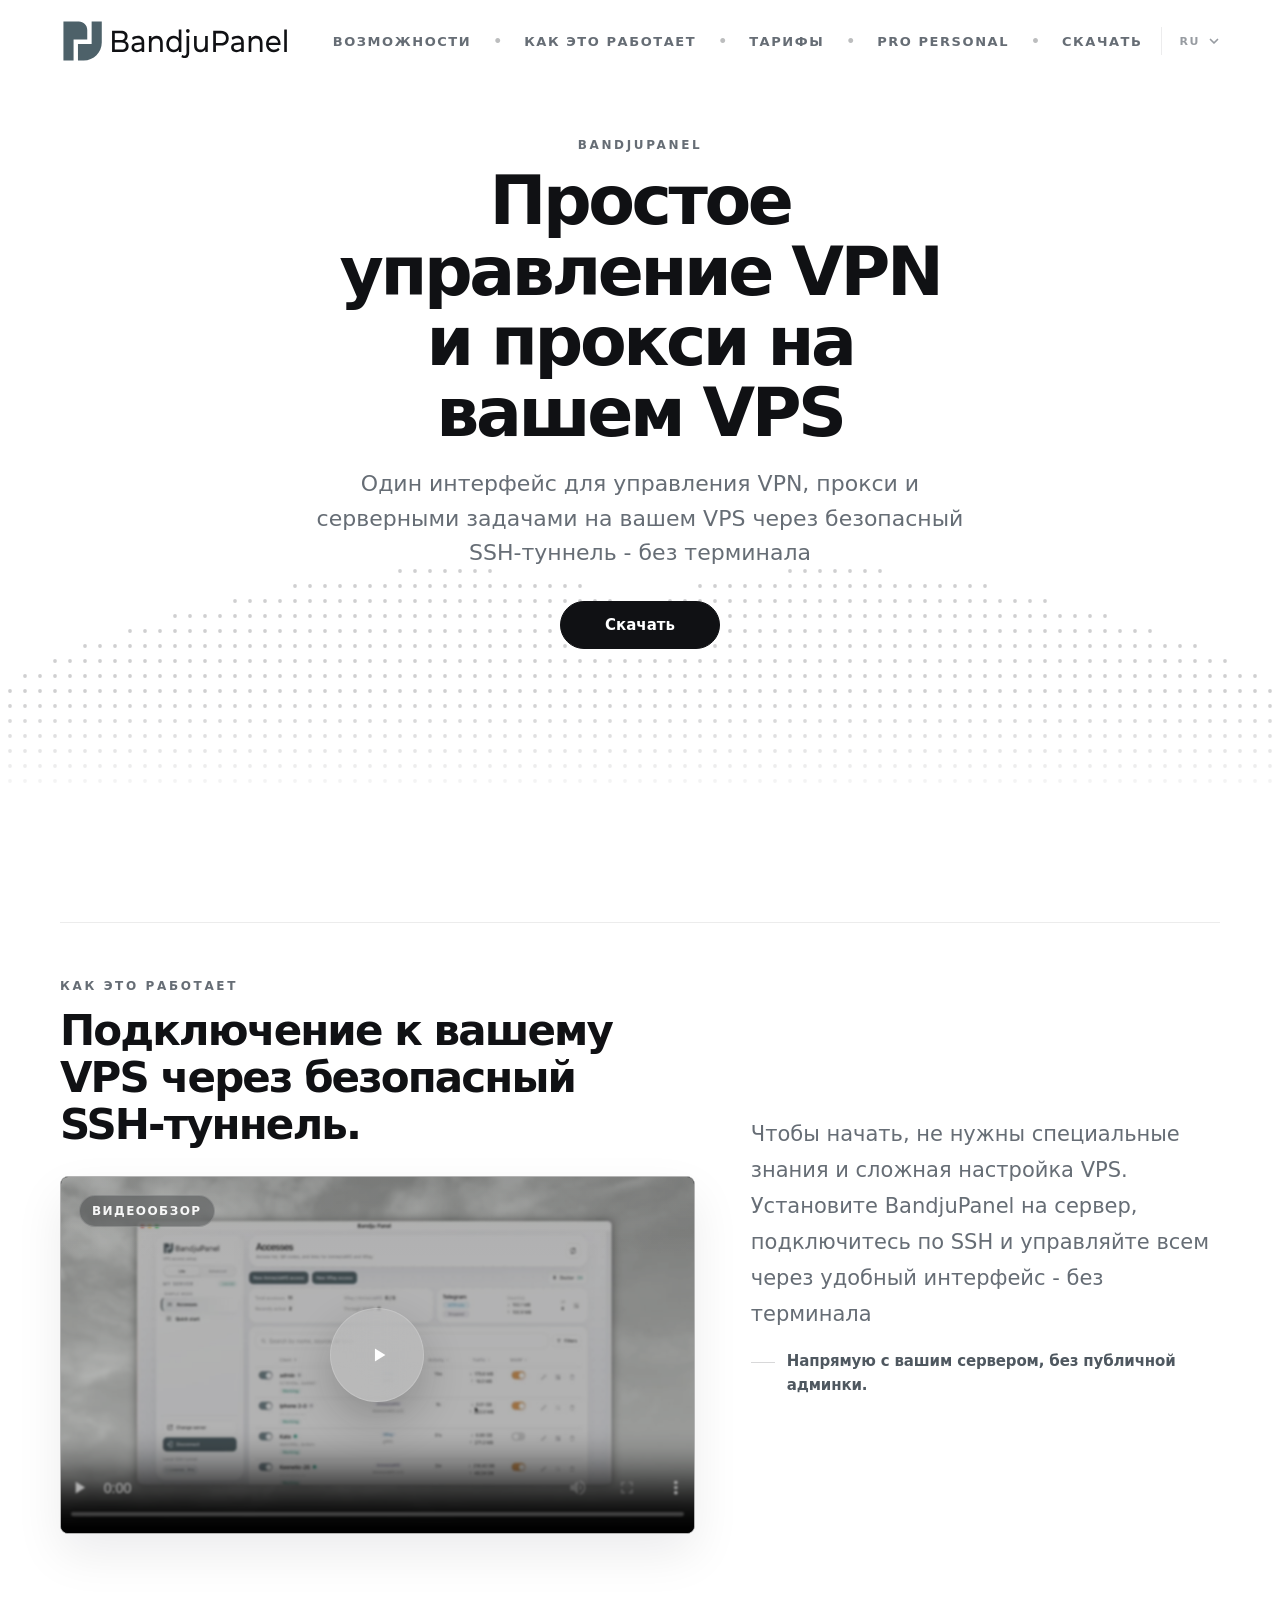
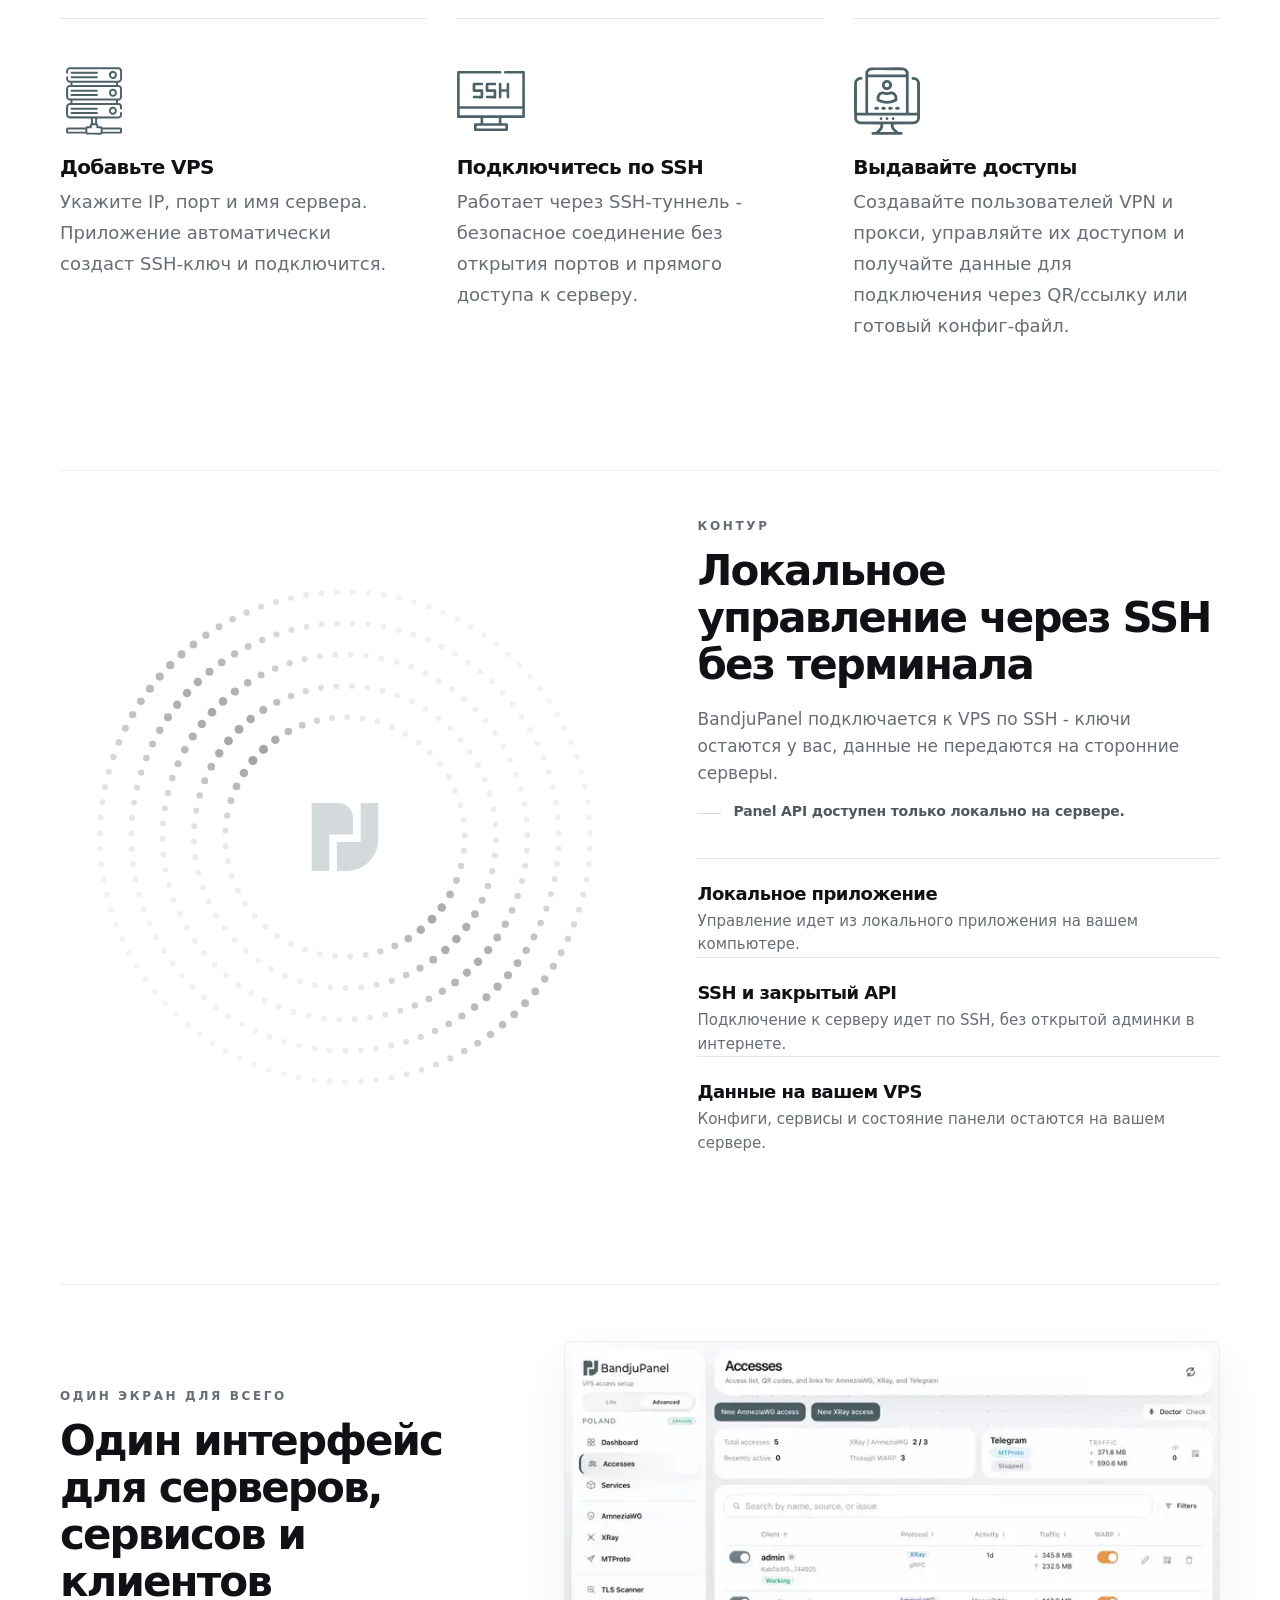
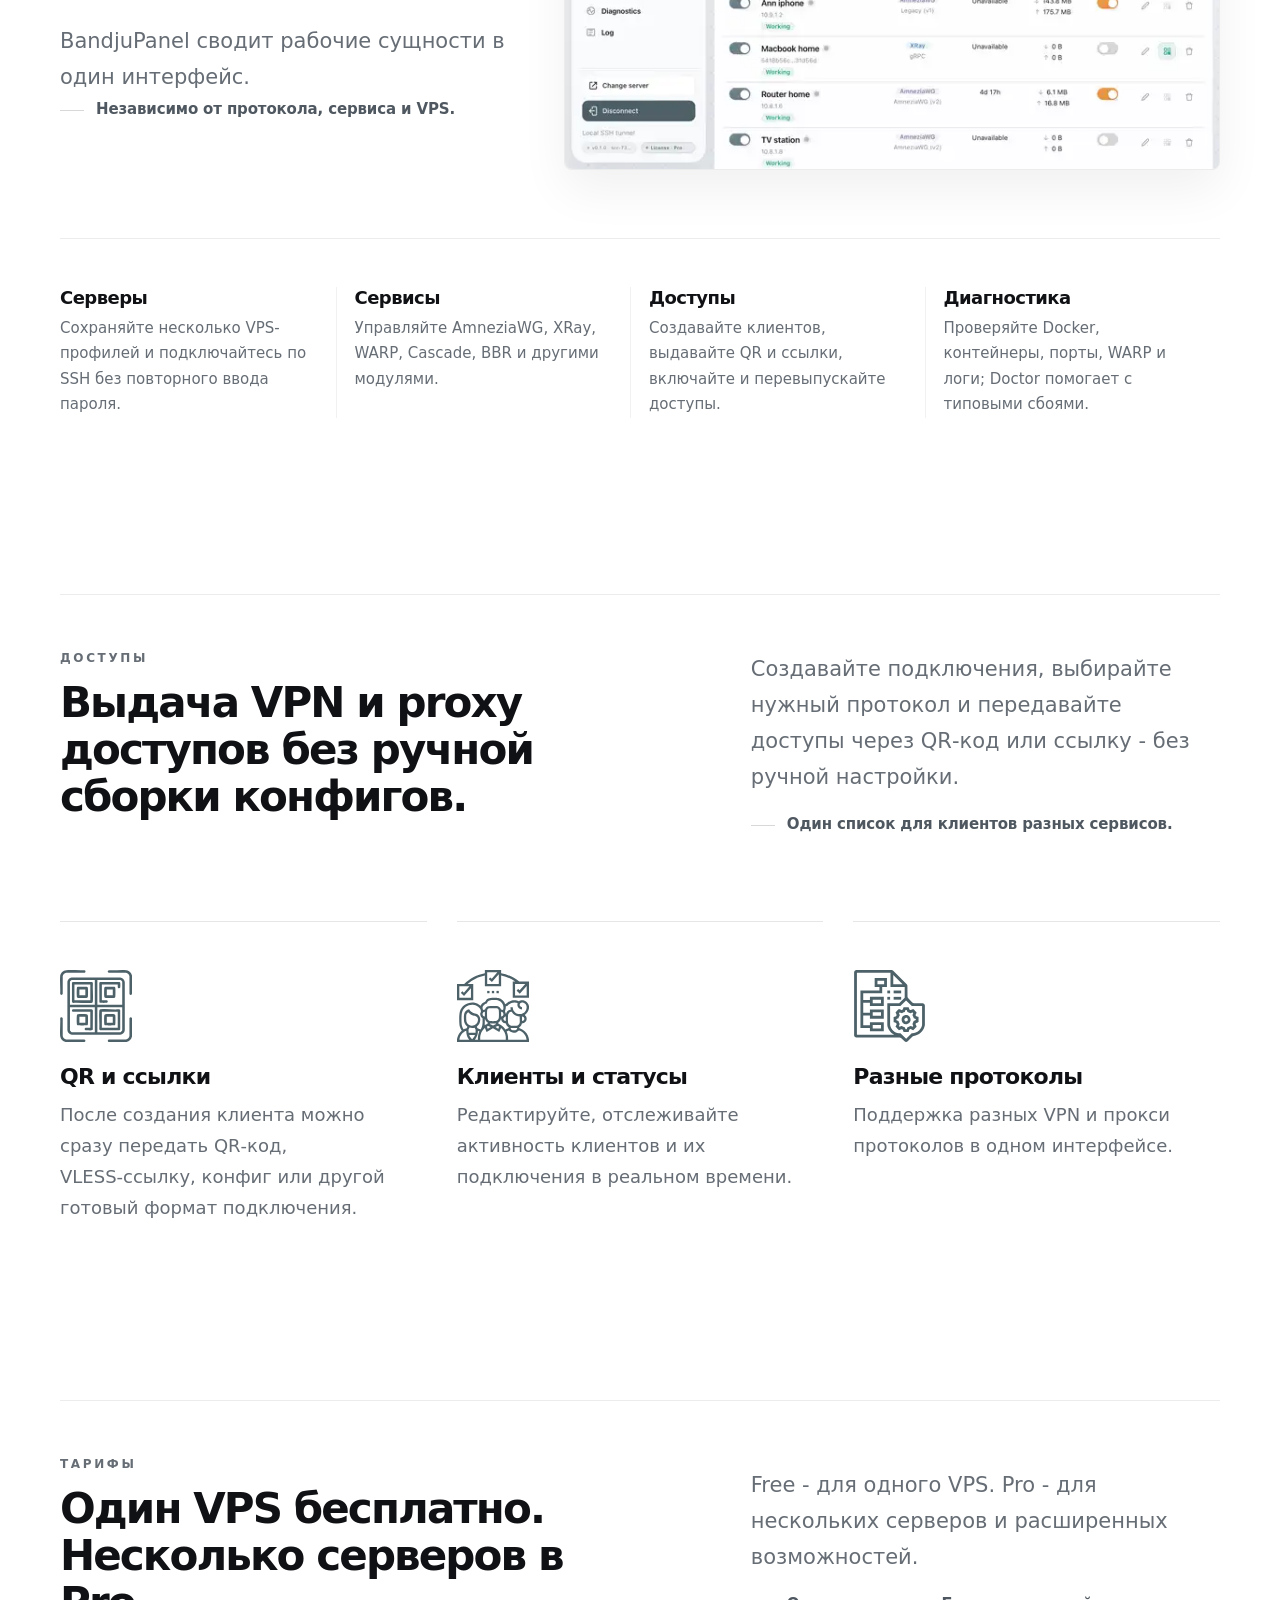
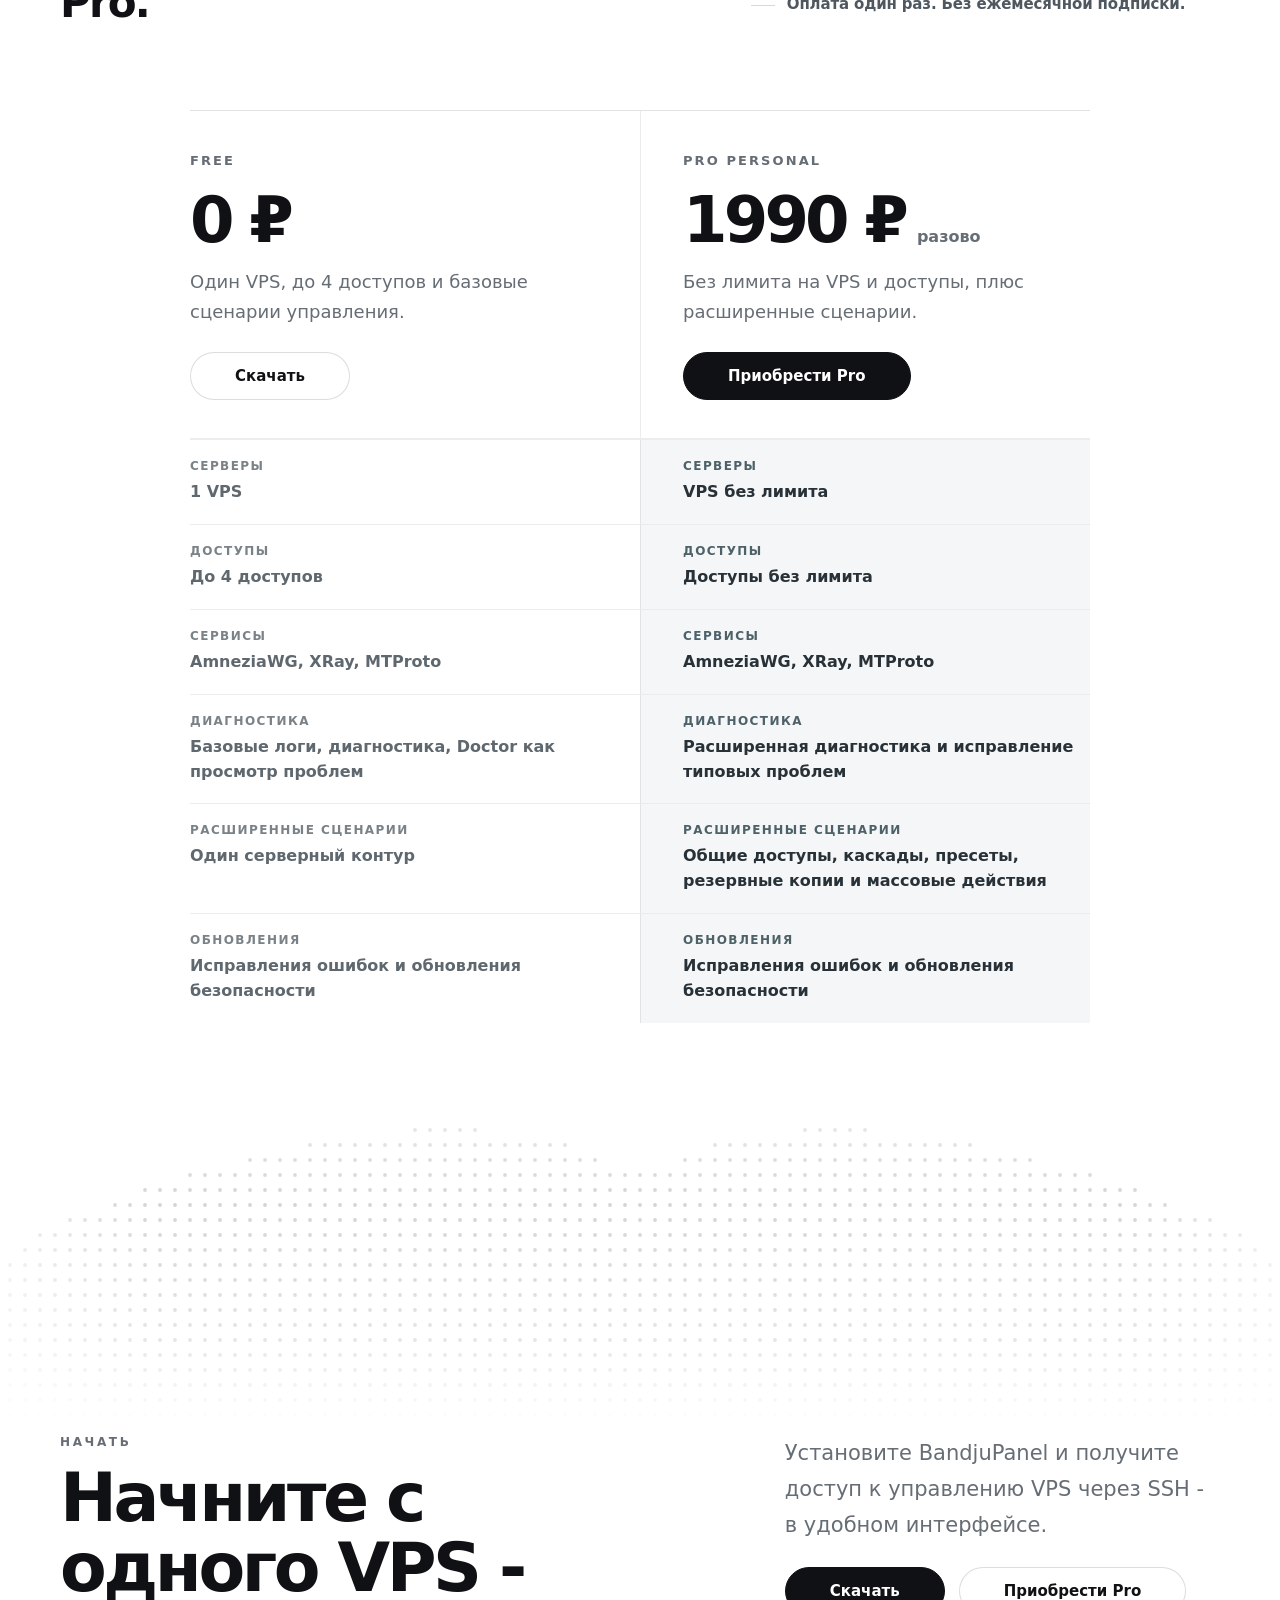
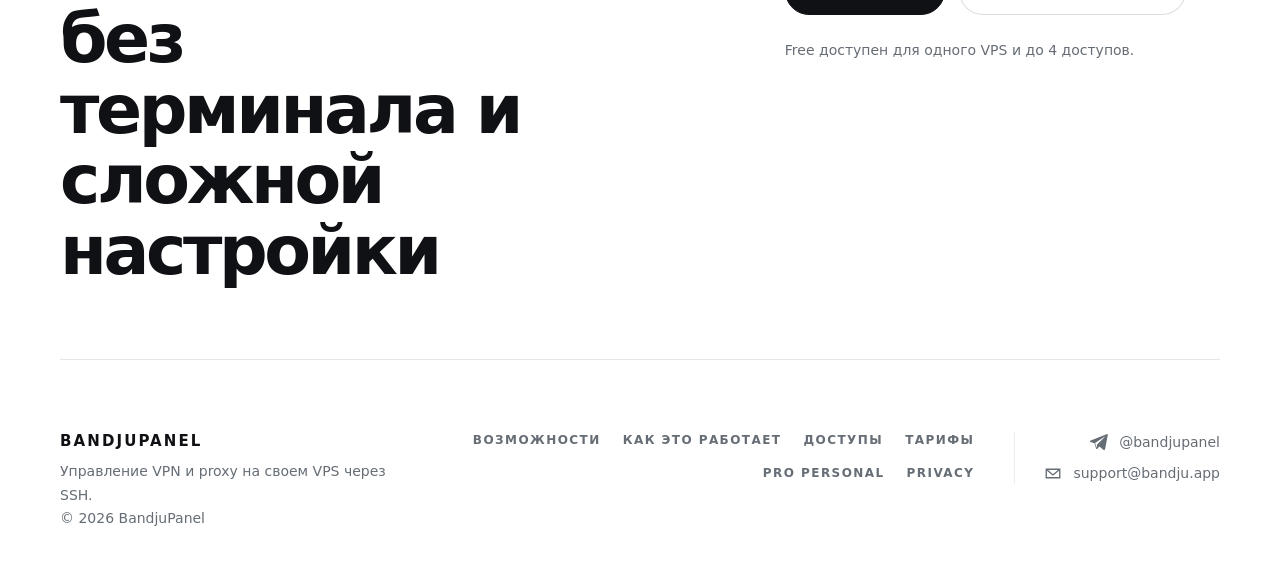
==== index.html @ 0615fad8 "Initial site" ====
<!doctype html>
<html lang="ru">
<head>
  <meta charset="utf-8">
  <meta name="viewport" content="width=device-width, initial-scale=1">
  <title>BandjuPanel — VPN и прокси на VPS без терминала</title>
  <meta name="description" content="BandjuPanel помогает управлять VPN, прокси и серверными задачами на вашем VPS через SSH — без терминала и публичной web-админки.">
  <meta name="theme-color" content="#ffffff">
  <link rel="canonical" href="https://bandju.app/">
  <link rel="alternate" hreflang="ru" href="https://bandju.app/">
  <link rel="alternate" hreflang="en" href="https://bandju.app/en/">
  <link rel="alternate" hreflang="x-default" href="https://bandju.app/">
  <link rel="icon" type="image/svg+xml" href="/assets/brand/fav-bandju.svg">
  <meta property="og:type" content="website">
  <meta property="og:site_name" content="BandjuPanel">
  <meta property="og:locale" content="ru_RU">
  <meta property="og:locale:alternate" content="en_US">
  <meta property="og:title" content="BandjuPanel — VPN и прокси на VPS без терминала">
  <meta property="og:description" content="Управляйте VPN, прокси и серверными задачами на вашем VPS через SSH — без терминала и публичной web-админки.">
  <meta property="og:url" content="https://bandju.app/">
  <meta property="og:image" content="https://bandju.app/assets/ogimage.jpg">
  <meta property="og:image:type" content="image/jpeg">
  <meta property="og:image:width" content="1200">
  <meta property="og:image:height" content="630">
  <meta property="og:image:alt" content="BandjuPanel">
  <meta name="twitter:card" content="summary_large_image">
  <meta name="twitter:title" content="BandjuPanel — VPN и прокси на VPS без терминала">
  <meta name="twitter:description" content="Управляйте VPN, прокси и серверными задачами на вашем VPS через SSH — без терминала.">
  <meta name="twitter:image" content="https://bandju.app/assets/ogimage.jpg">
  <meta name="twitter:image:alt" content="BandjuPanel">
  <style>
    :root {
      color-scheme: light;
      --bg: #ffffff;
      --ink: #101114;
      --muted: #666d75;
      --brand: #4d6169;
    }

    * {
      box-sizing: border-box;
    }

    html,
    body {
      min-height: 100%;
      margin: 0;
      background: var(--bg);
    }

    body {
      font-family: "Avenir Next", "Segoe UI", Inter, system-ui, -apple-system, BlinkMacSystemFont, sans-serif;
      color: var(--ink);
      -webkit-font-smoothing: antialiased;
      text-rendering: optimizeLegibility;
    }

    a {
      color: inherit;
      text-decoration: none;
    }

    .page {
      position: relative;
      min-height: 100vh;
      overflow: hidden;
      background: var(--bg);
    }

    .header {
      position: relative;
      z-index: 20;
      width: min(1160px, calc(100% - 40px));
      margin: 0 auto;
      padding: 18px 0 10px;
      border-bottom: 1px solid transparent;
      display: flex;
      align-items: center;
      justify-content: space-between;
      gap: 20px;
    }

    .header-shell {
      position: relative;
      z-index: 20;
      min-height: 0;
    }

    .header.is-stuck {
      position: fixed;
      top: 0;
      left: 50%;
      margin: 0;
      transform: translateX(-50%);
      background: var(--bg);
      border-bottom: 1px solid rgba(16, 17, 20, 0.06);
    }

    .header-actions {
      display: flex;
      align-items: center;
      gap: 18px;
      flex-wrap: wrap;
      justify-content: flex-end;
    }

    .brand {
      display: inline-flex;
      align-items: center;
    }

    .brand img {
      display: block;
      width: min(232px, 42vw);
      height: auto;
    }

    .menu {
      display: flex;
      align-items: center;
      gap: 22px;
      flex-wrap: wrap;
      justify-content: flex-end;
    }

    .menu-divider {
      color: rgba(16, 17, 20, 0.28);
      font-size: 14px;
      font-weight: 700;
      line-height: 1;
      user-select: none;
    }

    .menu-link {
      color: var(--muted);
      font-size: 13px;
      font-weight: 700;
      letter-spacing: 0.12em;
      text-transform: uppercase;
      transition: color 0.18s ease;
    }

    .menu-link:hover {
      color: var(--ink);
    }

    .menu-toggle {
      display: none;
      align-items: center;
      justify-content: center;
      flex-direction: column;
      gap: 5px;
      width: 42px;
      height: 42px;
      padding: 0;
      border: 1px solid rgba(16, 17, 20, 0.12);
      border-radius: 8px;
      background: var(--bg);
      color: var(--ink);
      cursor: pointer;
    }

    .menu-toggle span {
      display: block;
      width: 18px;
      height: 2px;
      border-radius: 999px;
      background: currentColor;
      transition: transform 0.18s ease, opacity 0.18s ease;
    }

    .header.is-menu-open .menu-toggle span:nth-child(1) {
      transform: translateY(7px) rotate(45deg);
    }

    .header.is-menu-open .menu-toggle span:nth-child(2) {
      opacity: 0;
    }

    .header.is-menu-open .menu-toggle span:nth-child(3) {
      transform: translateY(-7px) rotate(-45deg);
    }

    .lang-switch {
      position: relative;
      display: inline-flex;
      align-items: center;
      padding-left: 18px;
      border-left: 1px solid rgba(16, 17, 20, 0.08);
      flex: none;
    }

    .lang-trigger {
      display: inline-flex;
      align-items: center;
      justify-content: center;
      gap: 8px;
      min-height: 28px;
      padding: 0;
      border: 0;
      background: transparent;
      color: var(--muted);
      font: inherit;
      font-size: 11px;
      font-weight: 800;
      letter-spacing: 0.14em;
      text-transform: uppercase;
      line-height: 1;
      cursor: pointer;
      transition: color 0.18s ease, opacity 0.18s ease;
      opacity: 0.68;
    }

    .lang-trigger:hover {
      color: var(--ink);
      opacity: 0.92;
    }

    .lang-trigger.is-open {
      color: var(--ink);
      opacity: 1;
    }

    .lang-trigger-icon {
      display: inline-flex;
      align-items: center;
      justify-content: center;
      width: 12px;
      height: 12px;
      color: currentColor;
    }

    .lang-trigger-icon svg {
      width: 100%;
      height: 100%;
      display: block;
      stroke: currentColor;
      stroke-width: 1.7;
      stroke-linecap: round;
      stroke-linejoin: round;
    }

    .lang-menu {
      position: absolute;
      top: calc(100% + 10px);
      right: 0;
      min-width: 132px;
      padding: 6px;
      border: 1px solid rgba(16, 17, 20, 0.08);
      border-radius: 16px;
      background: rgba(255, 255, 255, 0.96);
      box-shadow: 0 12px 28px rgba(16, 17, 20, 0.08);
      backdrop-filter: blur(14px);
      opacity: 0;
      pointer-events: none;
      transform: translateY(-4px);
      transition: opacity 0.18s ease, transform 0.18s ease;
    }

    .lang-menu.is-open {
      opacity: 1;
      pointer-events: auto;
      transform: translateY(0);
    }

    .lang-option {
      display: flex;
      align-items: center;
      justify-content: space-between;
      width: 100%;
      min-height: 36px;
      padding: 0 12px;
      border: 0;
      border-radius: 12px;
      background: transparent;
      color: var(--muted);
      font: inherit;
      font-size: 12px;
      font-weight: 700;
      letter-spacing: 0.08em;
      text-transform: uppercase;
      cursor: pointer;
      transition: background 0.18s ease, color 0.18s ease;
    }

    .lang-option:hover {
      background: rgba(16, 17, 20, 0.05);
      color: var(--ink);
    }

    .lang-option.is-active {
      color: var(--ink);
    }

    .lang-option-check {
      opacity: 0;
      transition: opacity 0.18s ease;
    }

    .lang-option.is-active .lang-option-check {
      opacity: 1;
    }

    .hero {
      position: relative;
      z-index: 2;
      width: min(760px, calc(100% - 40px));
      min-height: clamp(560px, 72vh, 680px);
      margin: 0 auto;
      display: grid;
      grid-template-columns: minmax(0, 1fr);
      place-items: center;
      padding: clamp(44px, 7vh, 72px) 0 clamp(220px, 25vh, 280px);
      text-align: center;
    }

    .hero-copy {
      width: 100%;
      min-width: 0;
      max-width: 660px;
    }

    .eyebrow,
    h1,
    p {
      margin-top: 0;
    }

    .eyebrow {
      margin-bottom: 14px;
      color: var(--muted);
      font-size: 12px;
      font-weight: 800;
      letter-spacing: 0.22em;
      text-transform: uppercase;
    }

    h1 {
      margin-bottom: 18px;
      font-size: clamp(40px, 6vw, 68px);
      font-weight: 700;
      line-height: 1.04;
      letter-spacing: -0.05em;
      overflow-wrap: anywhere;
    }

    .lead {
      max-width: 44rem;
      margin: 0 auto 30px;
      color: var(--muted);
      font-size: clamp(18px, 2vw, 22px);
      line-height: 1.58;
      overflow-wrap: anywhere;
    }

    .button {
      display: inline-flex;
      align-items: center;
      justify-content: center;
      min-height: 48px;
      padding: 0 44px;
      border: 1px solid var(--ink);
      border-radius: 999px;
      background: var(--ink);
      color: #ffffff;
      font-size: 15px;
      font-weight: 700;
      transition: transform 0.18s ease, background 0.18s ease, border-color 0.18s ease;
    }

    .button:hover {
      transform: translateY(-1px);
      background: #1b1d21;
      border-color: #1b1d21;
    }

    .hero .button {
      position: relative;
      z-index: 1;
    }

    .section {
      position: relative;
      z-index: 1;
      width: min(1160px, calc(100% - 40px));
      margin: 0 auto;
      padding: 48px 0 128px;
      scroll-margin-top: 112px;
    }

    .section-anchor {
      position: relative;
      top: -24px;
      height: 0;
    }

    .section-copy {
      display: grid;
      grid-template-columns: minmax(0, 1.15fr) minmax(280px, 0.85fr);
      gap: 28px 56px;
      margin-bottom: 84px;
      padding-top: 56px;
      border-top: 1px solid rgba(16, 17, 20, 0.08);
    }

    .section-kicker,
    .step-title,
    .flow-note {
      margin-top: 0;
    }

    .section-kicker {
      margin-bottom: 14px;
      color: var(--muted);
      font-size: 12px;
      font-weight: 800;
      letter-spacing: 0.22em;
      text-transform: uppercase;
    }

    .section-title {
      max-width: 20ch;
      margin: 0;
      font-size: clamp(28px, 3.8vw, 42px);
      font-weight: 700;
      line-height: 1.12;
      letter-spacing: -0.045em;
    }

    .section-lead {
      max-width: 34rem;
      margin: 0;
      color: var(--muted);
      font-size: clamp(18px, 1.8vw, 21px);
      line-height: 1.72;
    }

    .flow-grid {
      display: grid;
      grid-template-columns: repeat(3, minmax(0, 1fr));
      gap: 30px;
    }

    .flow-card {
      position: relative;
      padding: 48px 22px 0 0;
      border-top: 1px solid rgba(16, 17, 20, 0.1);
    }

    .step-icon {
      width: 68px;
      height: 68px;
      margin-bottom: 20px;
    }

    .step-title {
      margin-bottom: 8px;
      font-size: 20px;
      font-weight: 700;
      letter-spacing: -0.03em;
    }
    

    .step-copy {
      margin: 0;
      color: var(--muted);
      font-size: 18px;
      line-height: 1.72;
    }

    .section-side { 
      display: flex;
      gap: 18px;
      justify-items: start;
      flex-direction: column;
      justify-content: center;
    }

    .flow-note {
      display: inline-flex;
      align-items: flex-start;
      gap: 12px;
      margin: 0;
      color: #4f5860;
      font-size: 15px;
      font-weight: 600;
      line-height: 1.58;
      letter-spacing: -0.01em;
    }

    .flow-note::before {
      content: "";
      flex: none;
      width: 24px;
      height: 1px;
      margin-top: 12px;
      background: rgba(16, 17, 20, 0.16);
    }

    .how-media {
      position: relative;
      width: min(100%, 700px);
      margin-top: 28px;
      border: 1px solid rgb(180 180 180);
      border-radius: 8px;
      overflow: hidden;
      background: #0c0f13;
      box-shadow: 0 20px 48px rgba(16, 17, 20, 0.08);
    }

    .how-video {
      display: block;
      width: 100%;
      aspect-ratio: 16 / 9;
      object-fit: cover;
      background: #0c0f13;
      transition: filter 0.22s ease, transform 0.22s ease;
    }

    .how-media:not(.is-playing) .how-video {
      filter: blur(1.2px) brightness(0.7) saturate(0.82);
      transform: scale(1.02);
    }

    .how-video-overlay {
      position: absolute;
      inset: 0;
      display: grid;
      place-items: center;
      padding: 20px;
      border: 0;
      background: linear-gradient(180deg, rgb(64 69 76 / 4%) 0%, rgb(255 255 255 / 0%) 24%, rgb(56 63 74 / 0%) 100%);
      cursor: pointer;
      transition: background 0.18s ease;
    }

    .how-video-overlay:hover {
      background: linear-gradient(180deg, rgb(64 69 76 / 8%) 0%, rgb(255 255 255 / 0%) 24%, rgb(56 63 74 / 0%) 100%);
    }

    .how-video-overlay[hidden] {
      display: none;
    }

    .how-video-badge {
      position: absolute;
      top: 18px;
      left: 18px;
      z-index: 1;
      min-height: 30px;
      padding: 0 12px;
      border: 1px solid rgba(255, 255, 255, 0.18);
      border-radius: 999px;
      background: rgba(16, 17, 20, 0.3);
      backdrop-filter: blur(12px);
      color: rgba(255, 255, 255, 0.94);
      font-size: 12px;
      font-weight: 700;
      letter-spacing: 0.12em;
      line-height: 30px;
      text-transform: uppercase;
    }

    .how-video-play {
      display: inline-flex;
      align-items: center;
      justify-content: center;
      width: 94px;
      height: 94px;
      border-radius: 999px;
      border: 1px solid rgba(255, 255, 255, 0.16);
      background: rgba(255, 255, 255, 0.1);
      backdrop-filter: blur(18px);
      color: #ffffff;
      box-shadow: 0 18px 42px rgba(16, 17, 20, 0.22);
      transition: transform 0.18s ease, background 0.18s ease;
    }

    .how-video-overlay:hover .how-video-play {
      transform: scale(1.04);
      background: rgba(255, 255, 255, 0.14);
    }

    .how-video-play svg {
      display: block;
      width: 28px;
      height: 28px;
      margin-left: 4px;
      fill: currentColor;
    }

    .feature-section {
      padding-top: 0;
    }

    .control-section {
      padding-top: 0;
    }

    .control-layout {
      display: grid;
      grid-template-columns: minmax(320px, 0.9fr) minmax(0, 0.82fr);
      grid-template-areas: "visual content";
      gap: 28px 64px;
      align-items: center;
      padding-top: 48px;
      border-top: 1px solid rgba(16, 17, 20, 0.08);
    }

    .control-content {
      grid-area: content;
    }

    .control-content .section-title {
      margin-bottom: 18px;
    }

    .control-content .section-side {
      max-width: none;
      gap: 14px;
      margin-bottom: 36px;
    }

    .control-content .section-lead {
      font-size: 17px;
      line-height: 1.58;
    }

    .control-content .flow-note {
      font-size: 14px;
      line-height: 1.5;
    }

    .control-visual-wrap {
      grid-area: visual;
      display: grid;
      align-items: center;
      min-height: 560px;
    }

    .control-pattern {
      position: relative;
      width: min(100%, 570px);
      aspect-ratio: 1;
      margin-right: auto;
      pointer-events: none;
    }

    .control-pattern::after {
      content: "";
      position: absolute;
      inset: 0;
      background: radial-gradient(circle at center, rgba(255, 255, 255, 0) 52%, rgba(255, 255, 255, 0.28) 76%, rgba(255, 255, 255, 0.9) 100%);
      pointer-events: none;
    }

    .control-mark {
      position: absolute;
      top: 50%;
      left: 50%;
      width: 78px;
      height: 78px;
      color: rgba(77, 97, 105, 0.24);
      transform: translate(-50%, -50%);
      z-index: 1;
    }

    .control-list {
      display: grid;
      gap: 0;
    }

    .control-item {
      padding: 24px 12px 0 0;
      border-top: 1px solid rgba(16, 17, 20, 0.1);
    }

    .control-title {
      margin: 0 0 6px;
      font-size: 18px;
      font-weight: 700;
      letter-spacing: -0.03em;
    }

    .control-copy {
      margin: 0;
      color: var(--muted);
      font-size: 15px;
      line-height: 1.58;
    }

    .feature-copy {
      grid-template-columns: minmax(0, 0.82fr) minmax(340px, 1.18fr);
      gap: 24px 48px;
      align-items: center;
      margin-bottom: 68px;
    }

    .feature-copy .section-title {
      margin-bottom: 18px;
    }

    .feature-copy .section-side {
      max-width: none;
    }

    .feature-visual {
      position: relative;
      min-height: 356px;
      display: grid;
      align-items: center;
    }

    .feature-window {
      position: relative;
      width: min(100%, 700px);
      margin-left: auto;
      overflow: hidden;
      border: 1px solid rgba(16, 17, 20, 0.08);
      border-radius: 8px;
      background: #ffffff;
      box-shadow: 0 20px 48px rgba(16, 17, 20, 0.06);
    }

    .feature-screenshot {
      display: block;
      width: 100%;
      height: auto;
    }

    .feature-summary-grid {
      display: grid;
      grid-template-columns: repeat(4, minmax(0, 1fr));
      gap: 18px;
      padding-top: 48px;
      border-top: 1px solid rgba(16, 17, 20, 0.08);
    }

    .feature-summary-item {
      padding-right: 16px;
    }

    .feature-summary-item:not(:last-child) {
      border-right: 1px solid rgba(16, 17, 20, 0.06);
    }

    .feature-summary-title {
      margin: 0 0 8px;
      font-size: 18px;
      font-weight: 700;
      letter-spacing: -0.03em;
    }

    .feature-summary-copy {
      margin: 0;
      color: var(--muted);
      font-size: 15px;
      line-height: 1.7;
    }

    .access-grid {
      display: grid;
      grid-template-columns: repeat(3, minmax(0, 1fr));
      gap: 30px;
    }

    .access-item {
      padding: 48px 22px 0 0;
      border-top: 1px solid rgba(16, 17, 20, 0.1);
    }

    .access-icon {
      width: 72px;
      height: 72px;
      margin-bottom: 22px;
    }

    .step-icon,
    .access-icon {
      display: block;
      flex: none;
      color: var(--brand);
      background: currentColor;
      -webkit-mask: var(--icon) center / contain no-repeat;
      mask: var(--icon) center / contain no-repeat;
    }

    .icon-vps {
      --icon: url("/assets/icons/icon-vps.svg");
    }

    .icon-ssh {
      --icon: url("/assets/icons/icons-ssh.svg");
    }

    .icon-access {
      --icon: url("/assets/icons/icons-access.svg");
    }

    .icon-qr-link {
      --icon: url("/assets/icons/icons-qr-link.svg");
    }

    .icon-clients-status {
      --icon: url("/assets/icons/icons-clients-status.svg");
    }

    .icon-protocols {
      --icon: url("/assets/icons/icons-protocols.svg");
    }

    .access-title {
      margin: 0 0 10px;
      font-size: 22px;
      font-weight: 700;
      line-height: 1.2;
      letter-spacing: -0.035em;
    }

    .access-copy {
      margin: 0;
      color: var(--muted);
      font-size: 18px;
      line-height: 1.72;
    }

    .pricing-panel {
      max-width: 900px;
      margin: 0 auto;
      border-top: 1px solid rgba(16, 17, 20, 0.12);
    }

    .pricing-section {
      padding-bottom: 80px;
    }

    .pricing-plans {
      display: grid;
      grid-template-columns: repeat(2, minmax(0, 1fr));
      border-bottom: 1px solid rgba(16, 17, 20, 0.08);
    }

    .pricing-plan {
      min-width: 0;
      padding: 42px 42px 38px 0;
    }

    .pricing-plan + .pricing-plan {
      padding-right: 0;
      padding-left: 42px;
      border-left: 1px solid rgba(16, 17, 20, 0.08);
    }

    .plan-name,
    .plan-price-line,
    .plan-summary {
      margin-top: 0;
    }

    .plan-name {
      margin-bottom: 22px;
      color: var(--muted);
      font-size: 13px;
      font-weight: 800;
      letter-spacing: 0.16em;
      text-transform: uppercase;
    }

    .plan-price-line {
      display: flex;
      align-items: baseline;
      gap: 12px;
      margin-bottom: 16px;
    }

    .plan-price {
      color: var(--ink);
      font-size: clamp(44px, 5vw, 64px);
      font-weight: 700;
      line-height: 0.95;
      letter-spacing: -0.06em;
    }

    .plan-period {
      color: var(--muted);
      font-size: 16px;
      font-weight: 700;
      line-height: 1.2;
    }

    .plan-summary {
      max-width: 28rem;
      margin-bottom: 26px;
      color: var(--muted);
      font-size: 18px;
      line-height: 1.65;
    }

    .pricing-button {
      min-width: 160px;
    }

    .button-subtle {
      border-color: rgba(16, 17, 20, 0.14);
      background: #ffffff;
      color: var(--ink);
    }

    .button-subtle:hover {
      border-color: rgba(16, 17, 20, 0.3);
      background: rgba(16, 17, 20, 0.03);
    }

    .pricing-compare {
      display: grid;
      padding-bottom: 10px;
    }

    .compare-row {
      display: grid;
      grid-template-columns: repeat(2, minmax(0, 1fr));
      gap: 0;
      padding: 0;
      border-top: 1px solid rgba(16, 17, 20, 0.08);
    }

    .compare-value {
      min-width: 0;
    }

    .compare-value {
      padding: 19px 42px 19px 0;
      font-size: 16px;
      line-height: 1.55;
    }

    .compare-value + .compare-value {
      padding-right: 10px;
      padding-left: 42px;
      border-left: 1px solid rgba(16, 17, 20, 0.08);
    }

    .compare-label {
      display: block;
      margin-bottom: 6px;
      color: #7a8288;
      font-size: 12px;
      font-weight: 800;
      letter-spacing: 0.12em;
      line-height: 1.25;
      text-transform: uppercase;
    }

    .compare-value {
      color: #5f686f;
      font-weight: 600;
    }

    .compare-value.is-pro {
      background: rgba(77, 97, 105, 0.055);
      color: #273137;
      font-weight: 700;
    }

    .compare-value.is-pro .compare-label {
      color: var(--brand);
    }

    .compare-value::before {
      display: none;
    }

    .pricing-pattern {
      position: relative;
      left: 50%;
      width: min(1440px, 120vw);
      height: 340px;
      margin: 52px 0 -72px;
      overflow: hidden;
      pointer-events: none;
      transform: translateX(-50%);
    }

    .pricing-pattern::after {
      content: "";
      position: absolute;
      inset: 0;
      z-index: 2;
      background:
        linear-gradient(180deg, #ffffff 0%, rgba(255, 255, 255, 0.48) 10%, rgba(255, 255, 255, 0) 34%, rgba(255, 255, 255, 0.38) 74%, #ffffff 100%),
        linear-gradient(90deg, #ffffff 0%, rgba(255, 255, 255, 0) 16%, rgba(255, 255, 255, 0) 84%, #ffffff 100%);
    }

    .pricing-pattern-shape {
      position: absolute;
      bottom: -34px;
      background-image: radial-gradient(circle, rgba(16, 17, 20, 0.76) 0 1.8px, transparent 2px);
      background-size: 15px 15px;
    }

    .pricing-pattern.is-interactive .pricing-pattern-shape {
      opacity: 0;
    }

    .pricing-pattern-left,
    .pricing-pattern-right {
      width: min(54vw, 820px);
      height: 340px;
      opacity: 0.24;
    }

    .pricing-pattern-left {
      left: -2%;
      clip-path: polygon(0 100%, 0 72%, 10% 56%, 22% 40%, 38% 26%, 56% 16%, 72% 12%, 88% 18%, 100% 30%, 100% 100%);
    }

    .pricing-pattern-right {
      right: -2%;
      transform: scaleX(-1);
      clip-path: polygon(0 100%, 0 72%, 10% 56%, 22% 40%, 38% 26%, 56% 16%, 72% 12%, 88% 18%, 100% 30%, 100% 100%);
    }

    .pricing-pattern-center {
      left: 50%;
      width: min(30vw, 420px);
      height: 158px;
      opacity: 0.18;
      transform: translateX(-50%);
      clip-path: polygon(0 100%, 0 66%, 18% 50%, 38% 38%, 62% 38%, 82% 50%, 100% 66%, 100% 100%);
    }

    .final-section {
      margin-top: -70px;
      padding-top: 0;
      padding-bottom: 72px;
    }

    .final-cta {
      display: grid;
      grid-template-columns: minmax(0, 0.9fr) minmax(280px, 0.6fr);
      gap: 32px 72px;
      padding: 72px 0;
      border-bottom: 1px solid rgba(16, 17, 20, 0.1);
    }

    .final-title {
      max-width: 11ch;
      margin: 0;
      font-size: clamp(40px, 5.8vw, 68px);
      font-weight: 700;
      line-height: 1.04;
      letter-spacing: -0.05em;
    }

    .final-side {
      display: grid;
      align-content: start;
      gap: 24px;
    }

    .final-lead {
      max-width: 34rem;
      margin: 0;
      color: var(--muted);
      font-size: clamp(18px, 1.8vw, 21px);
      line-height: 1.72;
    }

    .final-actions {
      display: flex;
      align-items: center;
      gap: 14px;
      flex-wrap: wrap;
    }

    .final-note {
      margin: 0;
      color: var(--muted);
      font-size: 14px;
      line-height: 1.7;
    }

    .site-footer {
      position: relative;
      z-index: 1;
      width: min(1160px, calc(100% - 40px));
      margin: 0 auto;
      padding: 0 0 44px;
      display: grid;
      grid-template-columns: minmax(0, 1fr) auto auto;
      gap: 24px 40px;
      align-items: start;
    }

    .footer-brand {
      margin: 0 0 10px;
      color: var(--ink);
      font-size: 15px;
      font-weight: 800;
      letter-spacing: 0.14em;
      text-transform: uppercase;
    }

    .footer-copy,
    .footer-meta {
      margin: 0;
      color: var(--muted);
      font-size: 14px;
      line-height: 1.7;
    }

    .footer-links {
      display: flex;
      justify-content: flex-end;
      gap: 16px 22px;
      flex-wrap: wrap;
      max-width: 520px;
    }

    .footer-link {
      color: var(--muted);
      font-size: 12px;
      font-weight: 800;
      letter-spacing: 0.12em;
      line-height: 1.4;
      text-transform: uppercase;
      transition: color 0.18s ease;
    }

    .footer-link:hover {
      color: var(--ink);
    }

    .footer-contact {
      display: flex;
      flex-direction: column;
      align-items: flex-end;
      justify-content: flex-start;
      gap: 10px;
      padding-left: 28px;
      border-left: 1px solid rgba(16, 17, 20, 0.08);
    }

    .footer-contact-link {
      display: inline-flex;
      align-items: center;
      gap: 10px;
      color: var(--muted);
      font-size: 14px;
      line-height: 1.5;
      white-space: nowrap;
      transition: color 0.18s ease;
    }

    .footer-contact-link:hover {
      color: var(--ink);
    }

    .footer-icon-link {
      display: inline-flex;
      align-items: center;
      justify-content: center;
      width: 20px;
      height: 20px;
      color: currentColor;
      flex: none;
      transition: transform 0.18s ease;
    }

    .footer-contact-link:hover .footer-icon-link {
      transform: translateY(-1px);
    }

    .footer-icon-link svg {
      display: block;
      width: 18px;
      height: 17px;
    }

    .pattern {
      position: absolute;
      left: 50%;
      bottom: 28px;
      width: min(1440px, 120vw);
      height: 320px;
      transform: translateX(-50%);
      overflow: hidden;
      pointer-events: none;
    }

    .pattern::after {
      content: "";
      position: absolute;
      inset: 172px 0 0;
      background: linear-gradient(180deg, rgba(255, 255, 255, 0) 0%, rgba(255, 255, 255, 0.84) 62%, rgba(255, 255, 255, 1) 62%, rgba(255, 255, 255, 1) 100%);
      pointer-events: none;
    }

    .pattern-shape {
      position: absolute;
      bottom: -24px;
      background-image: radial-gradient(circle, rgba(16, 17, 20, 0.96) 0 1.9px, transparent 2.1px);
      background-size: 15px 15px;
    }

    .pattern-canvas {
      position: absolute;
      inset: 0;
      pointer-events: none;
      width: 100%;
      height: 100%;
    }

    .page.pattern-interactive .pattern-shape {
      opacity: 0;
    }

    .pattern-left,
    .pattern-right {
      width: min(54vw, 820px);
      height: 320px;
      opacity: 0.28;
    }

    .pattern-left {
      left: -2%;
      clip-path: polygon(0 100%, 0 72%, 10% 56%, 22% 40%, 38% 26%, 56% 16%, 72% 12%, 88% 18%, 100% 30%, 100% 100%);
    }

    .pattern-right {
      right: -2%;
      transform: scaleX(-1);
      clip-path: polygon(0 100%, 0 72%, 10% 56%, 22% 40%, 38% 26%, 56% 16%, 72% 12%, 88% 18%, 100% 30%, 100% 100%);
    }

    .pattern-center {
      left: 50%;
      width: min(30vw, 420px);
      height: 148px;
      transform: translateX(-50%);
      clip-path: polygon(0 100%, 0 66%, 18% 50%, 38% 38%, 62% 38%, 82% 50%, 100% 66%, 100% 100%);
      opacity: 0.22;
    }

    @media (max-width: 760px) {
      .header {
        width: min(100% - 24px, 1160px);
        align-items: center;
        flex-direction: row;
      }

      .header.is-stuck {
        top: 0;
        left: 0;
        width: 100%;
        transform: none;
        padding-right: 12px;
        padding-left: 12px;
      }

      .menu {
        position: fixed;
        top: 70px;
        right: 0;
        left: 0;
        z-index: 40;
        display: grid;
        gap: 0;
        justify-content: stretch;
        justify-items: stretch;
        width: 100vw;
        padding: 8px 32px;
        border-top: 1px solid rgba(16, 17, 20, 0.08);
        border-bottom: 1px solid rgba(16, 17, 20, 0.08);
        background: #ffffff;
        box-shadow: 0 18px 44px rgba(16, 17, 20, 0.08);
        opacity: 0;
        pointer-events: none;
        transform: translateY(-8px);
        transition: opacity 0.18s ease, transform 0.18s ease, visibility 0.18s ease;
        visibility: hidden;
      }

      .header.is-menu-open .menu {
        opacity: 1;
        pointer-events: auto;
        transform: translateY(0);
        visibility: visible;
      }

      .header-actions {
        width: auto;
        margin-left: auto;
        align-items: center;
        flex-direction: row;
        gap: 10px;
      }

      .menu-divider {
        display: none;
      }

      .menu-link {
        display: block;
        width: 100%;
        justify-self: stretch;
        padding: 15px 0;
        border-bottom: 1px solid rgba(16, 17, 20, 0.08);
        color: var(--ink);
        font-size: 14px;
        letter-spacing: 0.08em;
        text-align: left;
      }

      .menu-link:last-child {
        border-bottom: 0;
      }

      .menu-toggle {
        display: inline-flex;
      }

      .lang-switch {
        padding-left: 0;
        border-left: 0;
      }

      .lang-menu {
        right: 0;
        left: auto;
      }

      .hero {
        width: min(calc(100% - 24px), 760px);
        min-height: clamp(500px, 68vh, 580px);
        padding: 28px 0 190px;
      }

      .hero-copy {
        width: 100%;
        max-width: calc(100vw - 24px);
      }

      .section {
        width: min(calc(100% - 24px), 1160px);
        padding: 16px 0 84px;
        scroll-margin-top: 92px;
      }

      h1 {
        max-width: none;
        font-size: 34px;
      }

      .lead {
        font-size: 17px;
      }

      .pattern {
        left: 50%;
        bottom: 14px;
        width: min(1120px, 150vw);
        height: 220px;
      }

      .pattern::after {
        inset: 116px 0 0;
      }

      .pattern-left,
      .pattern-right {
        width: 82vw;
        height: 220px;
      }

      .pattern-center {
        width: 44vw;
        height: 100px;
      }

      .section-copy {
        grid-template-columns: 1fr;
        gap: 20px;
        margin-bottom: 68px;
        padding-top: 44px;
      }

      .section-title {
        max-width: none;
      }

      .feature-copy {
        margin-bottom: 56px;
      }

      .flow-grid {
        grid-template-columns: 1fr;
        gap: 22px;
      }

      .how-media {
        width: 100%;
        margin-top: 24px;
      }

      .how-video-badge {
        top: 14px;
        left: 14px;
      }

      .how-video-play {
        width: 82px;
        height: 82px;
      }

      .flow-card {
        padding: 36px 0 0;
      }

      .feature-visual {
        min-height: 0;
      }

      .feature-window {
        width: 100%;
        margin-left: 0;
        border-radius: 8px;
      }

      .feature-summary-grid {
        grid-template-columns: 1fr;
        gap: 18px;
        padding-top: 44px;
      }

      .feature-summary-item {
        padding-right: 0;
      }

      .feature-summary-item:not(:last-child) {
        border-right: 0;
      }

      .access-grid {
        grid-template-columns: 1fr;
        gap: 22px;
      }

      .control-layout {
        grid-template-columns: 1fr;
        grid-template-areas:
          "content"
          "visual";
        gap: 28px;
        padding-top: 44px;
      }

      .control-content .section-side {
        margin-bottom: 32px;
      }

      .control-visual-wrap {
        min-height: 340px;
      }

      .control-pattern {
        width: min(100%, 360px);
        margin: 0 auto;
      }

      .control-mark {
        width: 56px;
        height: 56px;
      }

      .access-item,
      .control-item {
        padding: 28px 0 0;
      }

      .pricing-plans {
        grid-template-columns: 1fr;
      }

      .pricing-plan {
        padding: 34px 0 32px;
      }

      .pricing-plan + .pricing-plan {
        padding-left: 0;
        border-top: 1px solid rgba(16, 17, 20, 0.08);
        border-left: 0;
      }

      .plan-name {
        margin-bottom: 16px;
      }

      .plan-price-line {
        display: block;
      }

      .plan-period {
        display: block;
        margin-top: 8px;
      }

      .pricing-button {
        width: 100%;
      }

      .pricing-section {
        padding-bottom: 58px;
      }

      .compare-row {
        grid-template-columns: 1fr;
        gap: 10px;
        padding: 20px 0;
      }

      .compare-label {
        margin-bottom: 2px;
        color: var(--ink);
      }

      .compare-value {
        padding: 0;
        border-left: 0;
      }

      .compare-value.is-pro {
        background: transparent;
      }

      .compare-value::before {
        display: block;
        margin-bottom: 2px;
        color: var(--muted);
        font-size: 11px;
        font-weight: 800;
        letter-spacing: 0.12em;
        text-transform: uppercase;
        content: attr(data-plan);
      }

      .pricing-pattern {
        width: min(1120px, 150vw);
        height: 240px;
        margin-top: 42px;
        margin-bottom: -54px;
      }

      .pricing-pattern::after {
        background:
          linear-gradient(180deg, #ffffff 0%, rgba(255, 255, 255, 0.52) 12%, rgba(255, 255, 255, 0) 36%, rgba(255, 255, 255, 0.44) 76%, #ffffff 100%),
          linear-gradient(90deg, #ffffff 0%, rgba(255, 255, 255, 0) 14%, rgba(255, 255, 255, 0) 86%, #ffffff 100%);
      }

      .pricing-pattern-left,
      .pricing-pattern-right {
        width: 82vw;
        height: 240px;
        opacity: 0.2;
      }

      .pricing-pattern-center {
        width: 44vw;
        height: 110px;
      }

      .final-section {
        padding-bottom: 56px;
      }

      .final-cta {
        grid-template-columns: 1fr;
        gap: 28px;
        padding: 56px 0;
      }

      .final-title {
        max-width: none;
        font-size: 40px;
      }

      .final-actions {
        align-items: stretch;
        flex-direction: column;
      }

      .final-actions .button {
        width: 100%;
      }

      .site-footer {
        width: min(calc(100% - 24px), 1160px);
        grid-template-columns: 1fr;
        padding-bottom: 32px;
      }

      .footer-links {
        justify-content: flex-start;
      }

      .footer-contact {
        justify-content: flex-start;
        padding-left: 0;
        border-left: 0;
      }
    }
  </style>
</head>
<body>
  <main class="page">
    <div class="header-shell">
      <header class="header">
        <a class="brand" href="/" aria-label="BandjuPanel">
          <img src="/assets/brand/logo-bandju.svg" alt="BandjuPanel">
        </a>
        <div class="header-actions">
          <nav class="menu" id="site-menu" aria-label="Главное меню">
            <a class="menu-link" href="#features" data-i18n="menuFeatures">Возможности</a>
            <span class="menu-divider" aria-hidden="true">•</span>
            <a class="menu-link" href="#how" data-i18n="menuHow">Как это работает</a>
            <span class="menu-divider" aria-hidden="true">•</span>
            <a class="menu-link" href="#pricing" data-i18n="menuPro">Тарифы</a>
            <span class="menu-divider" aria-hidden="true">•</span>
            <a class="menu-link" href="/pro/" data-i18n="pricingProName">Pro Personal</a>
            <span class="menu-divider" aria-hidden="true">•</span>
            <a class="menu-link" href="/download/" data-i18n="menuDownload">Скачать</a>
          </nav>
          <div class="lang-switch" role="group" aria-label="Language switcher">
            <button class="lang-trigger" type="button" aria-haspopup="true" aria-expanded="false" aria-controls="lang-menu">
              <span data-lang-current>RU</span>
              <span class="lang-trigger-icon" aria-hidden="true">
                <svg viewBox="0 0 12 12" fill="none">
                  <path d="M2.5 4.5 6 8l3.5-3.5"/>
                </svg>
              </span>
            </button>
            <div class="lang-menu" id="lang-menu" role="menu" aria-label="Select language"></div>
          </div>
          <button class="menu-toggle" type="button" aria-controls="site-menu" aria-label="Открыть меню" aria-expanded="false">
            <span aria-hidden="true"></span>
            <span aria-hidden="true"></span>
            <span aria-hidden="true"></span>
          </button>
        </div>
      </header>
    </div>

    <section class="hero">
      <div class="hero-copy">
        <p class="eyebrow" data-i18n="eyebrow">BandjuPanel</p>
        <h1 data-i18n="title">Простое управление VPN и прокси на вашем VPS</h1>
        <p class="lead" data-i18n="lead">
          Один интерфейс для управления VPN, прокси и серверными задачами на вашем VPS через безопасный SSH‑туннель - без терминала
        </p>
        <a class="button" href="/download/" data-i18n="cta">Скачать</a>
      </div>

      <div class="pattern" aria-hidden="true">
        <div class="pattern-shape pattern-left"></div>
        <div class="pattern-shape pattern-center"></div>
        <div class="pattern-shape pattern-right"></div>
      </div>
    </section>

    <section id="how" class="section" aria-labelledby="how-title">
      <div class="section-copy">
        <div>
          <p class="section-kicker" data-i18n="howKicker">Как это работает</p>
          <h2 class="section-title" id="how-title" data-i18n="howTitle">Подключение к вашему VPS через безопасный SSH‑туннель.</h2>
          <div class="how-media" data-video-card>
            <span class="how-video-badge" data-i18n="howVideoBadge">Видеообзор</span>
            <video class="how-video" controls preload="none" playsinline poster="/assets/media/bandju-overview-poster.jpg">
              <source src="/assets/media/bandju-overview.mp4" type="video/mp4">
            </video>
            <button class="how-video-overlay" type="button" data-video-play aria-label="Запустить видеообзор">
              <span class="how-video-play" aria-hidden="true">
                <svg viewBox="0 0 24 24">
                  <path d="M8.5 6.5v11l9-5.5-9-5.5Z"/>
                </svg>
              </span>
            </button>
          </div>
        </div>
        <div class="section-side">
          <p class="section-lead" data-i18n="howLead">
            Чтобы начать, не нужны специальные знания и сложная настройка VPS. Установите BandjuPanel на сервер, подключитесь по SSH и управляйте всем через удобный интерфейс - без терминала
          </p>
          <p class="flow-note" data-i18n="howNote">Напрямую с вашим сервером, без публичной админки.</p>
        </div>
      </div>

      <div class="flow-grid">
        <article class="flow-card">
          <span class="step-icon icon-vps" aria-hidden="true"></span>
          <div>
            <h3 class="step-title" data-i18n="step1Title">Добавьте VPS</h3>
            <p class="step-copy" data-i18n="step1Copy">Укажите IP, порт и имя сервера. Приложение автоматически создаст SSH‑ключ и подключится.</p>
          </div>
        </article>
        <article class="flow-card">
          <span class="step-icon icon-ssh" aria-hidden="true"></span>
          <div>
            <h3 class="step-title" data-i18n="step2Title">Подключитесь по SSH</h3>
            <p class="step-copy" data-i18n="step2Copy">Работает через SSH‑туннель - безопасное соединение без открытия портов и прямого доступа к серверу.</p>
          </div>
        </article>
        <article class="flow-card">
          <span class="step-icon icon-access" aria-hidden="true"></span>
          <div>
            <h3 class="step-title" data-i18n="step3Title">Выдавайте доступы</h3>
            <p class="step-copy" data-i18n="step3Copy">Создавайте пользователей VPN и прокси, управляйте их доступом и получайте данные для подключения через QR/ссылку или готовый конфиг-файл.</p>
          </div>
        </article>
      </div>
    </section>

    <section class="section control-section" aria-labelledby="control-title">
      <div class="control-layout">
        <div class="control-content">
          <p class="section-kicker" data-i18n="controlKicker">Контур</p>
          <h2 class="section-title" id="control-title" data-i18n="controlTitle">Локальное управление через SSH без терминала</h2>
          <div class="section-side">
            <p class="section-lead" data-i18n="controlLead">
              BandjuPanel подключается к VPS по SSH - ключи остаются у вас, данные не передаются на сторонние серверы.
            </p>
            <p class="flow-note" data-i18n="controlNote">Panel API доступен только локально на сервере.</p>
          </div>

          <div class="control-list">
            <article class="control-item">
              <h3 class="control-title" data-i18n="control1Title">Локальное приложение</h3>
              <p class="control-copy" data-i18n="control1Copy">Управление идет из локального приложения на вашем компьютере.</p>
            </article>
            <article class="control-item">
              <h3 class="control-title" data-i18n="control2Title">SSH и закрытый API</h3>
              <p class="control-copy" data-i18n="control2Copy">Подключение к серверу идет по SSH, без открытой админки в интернете.</p>
            </article>
            <article class="control-item">
              <h3 class="control-title" data-i18n="control3Title">Данные на вашем VPS</h3>
              <p class="control-copy" data-i18n="control3Copy">Конфиги, сервисы и состояние панели остаются на вашем сервере.</p>
            </article>
          </div>
        </div>

        <div class="control-visual-wrap" aria-hidden="true">
          <div class="control-pattern">
            <svg class="control-mark" viewBox="0 0 124 124" focusable="false" aria-hidden="true">
              <path fill="currentColor" d="M74.74,31.17v26.76h-37.77v58.08H9V7.99h42.57c12.79,0,23.17,10.37,23.17,23.17Z"/>
              <path fill="currentColor" d="M114.83,7.99v58.08c0,13.79-5.59,26.27-14.63,35.31s-21.51,14.62-35.3,14.62h-15.81v-45.95h37.77V7.99h27.97Z"/>
            </svg>
          </div>
        </div>
      </div>
    </section>

    <section id="features" class="section feature-section" aria-labelledby="features-title">
      <div class="section-copy feature-copy">
        <div>
          <p class="section-kicker" data-i18n="featuresKicker">Один экран для всего</p>
          <h2 class="section-title" id="features-title" data-i18n="featuresTitle">Один интерфейс для серверов, сервисов и клиентов</h2>
          <p class="section-lead" data-i18n="featuresLead">
            BandjuPanel сводит рабочие сущности в один интерфейс.
          </p>
          <p class="flow-note" data-i18n="featuresNote">Независимо от протокола, сервиса и VPS.</p>
        </div>
        <div class="feature-visual">
          <div class="feature-window">
            <picture>
              <source srcset="/assets/accesses-screen.webp" type="image/webp">
              <img class="feature-screenshot" src="/assets/accesses-screen.jpg" alt="" width="700" height="457" loading="lazy" decoding="async">
            </picture>
          </div>
        </div>
      </div>

      <div class="feature-summary-grid">
        <article class="feature-summary-item">
          <h3 class="feature-summary-title" data-i18n="feature1Title">Серверы</h3>
          <p class="feature-summary-copy" data-i18n="feature1Copy">Сохраняйте несколько VPS-профилей и подключайтесь по SSH без повторного ввода пароля.</p>
        </article>
        <article class="feature-summary-item">
          <h3 class="feature-summary-title" data-i18n="feature2Title">Сервисы</h3>
          <p class="feature-summary-copy" data-i18n="feature2Copy">Управляйте AmneziaWG, XRay, WARP, Cascade, BBR и другими модулями.</p>
        </article>
        <article class="feature-summary-item">
          <h3 class="feature-summary-title" data-i18n="feature3Title">Доступы</h3>
          <p class="feature-summary-copy" data-i18n="feature3Copy">Создавайте клиентов, выдавайте QR и ссылки, включайте и перевыпускайте доступы.</p>
        </article>
        <article class="feature-summary-item">
          <h3 class="feature-summary-title" data-i18n="feature4Title">Диагностика</h3>
          <p class="feature-summary-copy" data-i18n="feature4Copy">Проверяйте Docker, контейнеры, порты, WARP и логи; Doctor помогает с типовыми сбоями.</p>
        </article>
      </div>
    </section>

    <section id="access" class="section" aria-labelledby="access-title">
      <div class="section-copy">
        <div>
          <p class="section-kicker" data-i18n="accessKicker">Доступы</p>
          <h2 class="section-title" id="access-title" data-i18n="accessTitle">Выдача VPN и proxy доступов без ручной сборки конфигов.</h2>
        </div>
        <div class="section-side">
          <p class="section-lead" data-i18n="accessLead">
            Создавайте подключения, выбирайте нужный протокол и передавайте доступы через QR‑код или ссылку - без ручной настройки.
          </p>
          <p class="flow-note" data-i18n="accessNote">Один список для клиентов разных сервисов.</p>
        </div>
      </div>

      <div class="access-grid">
        <article class="access-item">
          <span class="access-icon icon-qr-link" aria-hidden="true"></span>
          <h3 class="access-title" data-i18n="accessQrTitle">QR и ссылки</h3>
          <p class="access-copy" data-i18n="accessQrCopy">После создания клиента можно сразу передать QR‑код, VLESS‑ссылку, конфиг или другой готовый формат подключения.</p>
        </article>
        <article class="access-item">
          <span class="access-icon icon-clients-status" aria-hidden="true"></span>
          <h3 class="access-title" data-i18n="accessClientsTitle">Клиенты и статусы</h3>
          <p class="access-copy" data-i18n="accessClientsCopy">Редактируйте, отслеживайте активность клиентов и их подключения в реальном времени.</p>
        </article>
        <article class="access-item">
          <span class="access-icon icon-protocols" aria-hidden="true"></span>
          <h3 class="access-title" data-i18n="accessProtocolsTitle">Разные протоколы</h3>
          <p class="access-copy" data-i18n="accessProtocolsCopy">Поддержка разных VPN и прокси протоколов в одном интерфейсе.</p>
        </article>
      </div>
    </section>

    <section id="pricing" class="section pricing-section" aria-labelledby="pricing-title">
      <div class="section-copy">
        <div>
          <p class="section-kicker" data-i18n="pricingKicker">Тарифы</p>
          <h2 class="section-title" id="pricing-title" data-i18n="pricingTitle">Один VPS бесплатно. Несколько серверов в Pro.</h2>
        </div>
        <div class="section-side">
          <p class="section-lead" data-i18n="pricingLead">
            Free - для одного VPS. Pro - для нескольких серверов и расширенных возможностей.
          </p>
          <p class="flow-note" data-i18n="pricingNote">Оплата один раз. Без ежемесячной подписки.</p>
        </div>
      </div>

      <div class="pricing-panel">
        <div class="pricing-plans">
          <article class="pricing-plan">
            <h3 class="plan-name" data-i18n="pricingFreeName">Free</h3>
            <p class="plan-price-line">
              <span class="plan-price" data-i18n="pricingFreePrice">0 ₽</span>
            </p>
            <p class="plan-summary" data-i18n="pricingFreeSummary">Один VPS, до 4 доступов и базовые сценарии управления.</p>
            <a class="button button-subtle pricing-button" href="/download/" data-i18n="pricingFreeCta">Скачать</a>
          </article>

          <article class="pricing-plan">
            <h3 class="plan-name" data-i18n="pricingProName">Pro Personal</h3>
            <p class="plan-price-line">
              <span class="plan-price" data-i18n="pricingProPrice">1990 ₽</span>
              <span class="plan-period" data-i18n="pricingProPeriod">разово</span>
            </p>
            <p class="plan-summary" data-i18n="pricingProSummary">Без лимита на VPS и доступы, плюс расширенные сценарии.</p>
            <a class="button pricing-button" href="/pro/" data-i18n="pricingProCta">Приобрести Pro</a>
          </article>
        </div>

        <div class="pricing-compare" role="table" aria-label="Сравнение тарифов">
          <div class="compare-row" role="row">
            <div class="compare-value" role="cell" data-plan="Free">
              <span class="compare-label" data-i18n="pricingCompareServers">Серверы</span>
              <span data-i18n="pricingFreeServers">1 VPS</span>
            </div>
            <div class="compare-value is-pro" role="cell" data-plan="Pro">
              <span class="compare-label" data-i18n="pricingCompareServers">Серверы</span>
              <span data-i18n="pricingProServers">VPS без лимита</span>
            </div>
          </div>
          <div class="compare-row" role="row">
            <div class="compare-value" role="cell" data-plan="Free">
              <span class="compare-label" data-i18n="pricingCompareAccess">Доступы</span>
              <span data-i18n="pricingFreeAccess">До 4 доступов</span>
            </div>
            <div class="compare-value is-pro" role="cell" data-plan="Pro">
              <span class="compare-label" data-i18n="pricingCompareAccess">Доступы</span>
              <span data-i18n="pricingProAccess">Доступы без лимита</span>
            </div>
          </div>
          <div class="compare-row" role="row">
            <div class="compare-value" role="cell" data-plan="Free">
              <span class="compare-label" data-i18n="pricingCompareCore">Сервисы</span>
              <span data-i18n="pricingFreeCore">AmneziaWG, XRay, MTProto</span>
            </div>
            <div class="compare-value is-pro" role="cell" data-plan="Pro">
              <span class="compare-label" data-i18n="pricingCompareCore">Сервисы</span>
              <span data-i18n="pricingProCore">AmneziaWG, XRay, MTProto</span>
            </div>
          </div>
          <div class="compare-row" role="row">
            <div class="compare-value" role="cell" data-plan="Free">
              <span class="compare-label" data-i18n="pricingCompareDiagnostics">Диагностика</span>
              <span data-i18n="pricingFreeDiagnostics">Базовые логи, диагностика, Doctor как просмотр проблем</span>
            </div>
            <div class="compare-value is-pro" role="cell" data-plan="Pro">
              <span class="compare-label" data-i18n="pricingCompareDiagnostics">Диагностика</span>
              <span data-i18n="pricingProDiagnostics">Расширенная диагностика и исправление типовых проблем</span>
            </div>
          </div>
          <div class="compare-row" role="row">
            <div class="compare-value" role="cell" data-plan="Free">
              <span class="compare-label" data-i18n="pricingCompareWorkflows">Расширенные сценарии</span>
              <span data-i18n="pricingFreeWorkflows">Один серверный контур</span>
            </div>
            <div class="compare-value is-pro" role="cell" data-plan="Pro">
              <span class="compare-label" data-i18n="pricingCompareWorkflows">Расширенные сценарии</span>
              <span data-i18n="pricingProWorkflows">Общие доступы, каскады, пресеты, резервные копии и массовые действия</span>
            </div>
          </div>
          <div class="compare-row" role="row">
            <div class="compare-value" role="cell" data-plan="Free">
              <span class="compare-label" data-i18n="pricingCompareUpdates">Обновления</span>
              <span data-i18n="pricingFreeUpdates">Исправления ошибок и обновления безопасности</span>
            </div>
            <div class="compare-value is-pro" role="cell" data-plan="Pro">
              <span class="compare-label" data-i18n="pricingCompareUpdates">Обновления</span>
              <span data-i18n="pricingProUpdates">Исправления ошибок и обновления безопасности</span>
            </div>
          </div>
        </div>
      </div>

      <div class="pricing-pattern" aria-hidden="true">
        <div class="pricing-pattern-shape pricing-pattern-left"></div>
        <div class="pricing-pattern-shape pricing-pattern-center"></div>
        <div class="pricing-pattern-shape pricing-pattern-right"></div>
      </div>
    </section>

    <section class="section final-section" aria-labelledby="final-title">
      <div class="final-cta">
        <div>
          <p class="section-kicker" data-i18n="finalKicker">Начать</p>
          <h2 class="final-title" id="final-title" data-i18n="finalTitle">Начните с одного VPS - без терминала и сложной настройки</h2>
        </div>
        <div class="final-side">
          <p class="final-lead" data-i18n="finalLead">
            Установите BandjuPanel и получите доступ к управлению VPS через SSH - в удобном интерфейсе.
          </p>
          <div class="final-actions">
            <a class="button" href="/download/" data-i18n="finalDownload">Скачать</a>
            <a class="button button-subtle" href="/pro/" data-i18n="finalPro">Приобрести Pro</a>
          </div>
          <p class="final-note" data-i18n="finalNote">Free доступен для одного VPS и до 4 доступов.</p>
        </div>
      </div>
    </section>

    <footer class="site-footer">
      <div>
        <p class="footer-brand">BandjuPanel</p>
        <p class="footer-copy" data-i18n="footerCopy">Управление VPN и proxy на своем VPS через SSH.</p>
        <p class="footer-meta">© 2026 BandjuPanel</p>
      </div>
      <nav class="footer-links" aria-label="Footer">
        <a class="footer-link" href="#features" data-i18n="menuFeatures">Возможности</a>
        <a class="footer-link" href="#how" data-i18n="menuHow">Как это работает</a>
        <a class="footer-link" href="#access" data-i18n="accessKicker">Доступы</a>
        <a class="footer-link" href="#pricing" data-i18n="menuPro">Тарифы</a>
        <a class="footer-link" href="/pro/" data-i18n="pricingProName">Pro Personal</a>
        <a class="footer-link" href="/privacy/">Privacy</a>
      </nav>
      <div class="footer-contact">
        <a class="footer-contact-link" href="https://t.me/bandjupanel" target="_blank" rel="noreferrer noopener" aria-label="Telegram">
          <span class="footer-icon-link" aria-hidden="true">
            <svg xmlns="http://www.w3.org/2000/svg" width="18" height="17" fill="none" viewBox="0 0 18 17" aria-hidden="true" focusable="false">
              <path fill="currentColor" d="M16.62.131.67 6.59C-.201 6.857-.173 7.778.473 8l3.996 1.334 1.526 5.012c.186.55.334.756.655.76.333 0 .461-.125.808-.452.406-.408 1.023-1.049 2.001-2.064l4.16 3.29c.764.451 1.316.217 1.507-.76l2.606-13.79c.28-1.199-.379-1.555-1.11-1.2ZM5.095 9.028l9.086-6.096c.445-.321.587.038.386.285L7.026 10.47l-.387 3.62-1.544-5.06Z"/>
            </svg>
          </span>
          <span>@bandjupanel</span>
        </a>
        <a class="footer-contact-link" href="mailto:support@bandju.app" target="_blank" rel="noreferrer noopener" aria-label="Email">
          <span class="footer-icon-link" aria-hidden="true">
            <svg xmlns="http://www.w3.org/2000/svg" width="18" height="17" fill="none" viewBox="0 0 18 17" aria-hidden="true" focusable="false">
              <path d="M2.25 4.25h13.5v8.5H2.25z" stroke="currentColor" stroke-width="1.35" rx="1.8"/>
              <path d="m3.4 5.35 5.02 4.11a.9.9 0 0 0 1.16 0l5.02-4.11" stroke="currentColor" stroke-width="1.35" stroke-linecap="round" stroke-linejoin="round"/>
            </svg>
          </span>
          <span>support@bandju.app</span>
        </a>
      </div>
    </footer>
  </main>

  <script>
    (() => {
      const translations = {
        ru: {
          label: 'RU',
          menuLabel: 'Русский',
          htmlLang: 'ru',
          titleText: 'BandjuPanel — VPN и прокси на VPS без терминала',
          description: 'BandjuPanel помогает управлять VPN, прокси и серверными задачами на вашем VPS через SSH — без терминала и публичной web-админки.',
          menuFeatures: 'Возможности',
          menuHow: 'Как это работает',
          howVideoBadge: 'Видеообзор',
          menuPro: 'Тарифы',
          menuDownload: 'Скачать',
          eyebrow: 'BandjuPanel',
          title: 'Простое управление VPN и прокси на вашем VPS',
          lead: 'Один интерфейс для управления VPN, прокси и серверными задачами на вашем VPS через безопасный SSH‑туннель - без терминала',
          cta: 'Скачать'
          ,
          howKicker: 'Как это работает',
          howTitle: 'Подключение к вашему VPS через безопасный SSH‑туннель.',
          howLead: 'Чтобы начать, не нужны специальные знания и сложная настройка VPS. Установите BandjuPanel на сервер, подключитесь по SSH и управляйте всем через удобный интерфейс - без терминала',
          step1Title: 'Добавьте VPS',
          step1Copy: 'Укажите IP, порт и имя сервера. Приложение автоматически создаст SSH‑ключ и подключится.',
          step2Title: 'Подключитесь по SSH',
          step2Copy: 'Работает через SSH‑туннель - безопасное соединение без открытия портов и прямого доступа к серверу.',
          step3Title: 'Выдавайте доступы',
          step3Copy: 'Создавайте пользователей VPN и прокси, управляйте их доступом и получайте данные для подключения через QR/ссылку или готовый конфиг-файл.',
          howNote: 'Напрямую с вашим сервером, без публичной админки.',
          controlKicker: 'Контур',
          controlTitle: 'Локальное управление через SSH без терминала',
          controlLead: 'BandjuPanel подключается к VPS по SSH - ключи остаются у вас, данные не передаются на сторонние серверы.',
          controlNote: 'Panel API доступен только локально на сервере.',
          control1Title: 'Локальное приложение',
          control1Copy: 'Управление идет из локального приложения на вашем компьютере.',
          control2Title: 'SSH и закрытый API',
          control2Copy: 'Подключение к серверу идет по SSH, без открытой админки в интернете.',
          control3Title: 'Данные на вашем VPS',
          control3Copy: 'Конфиги, сервисы и состояние панели остаются на вашем сервере.',
          featuresKicker: 'Один экран для всего',
          featuresTitle: 'Один интерфейс для серверов, сервисов и клиентов',
          featuresLead: 'BandjuPanel сводит рабочие сущности в один интерфейс.',
          featuresNote: 'Независимо от протокола, сервиса и VPS.',
          feature1Title: 'Серверы',
          feature1Copy: 'Сохраняйте несколько VPS-профилей и подключайтесь по SSH без повторного ввода пароля.',
          feature2Title: 'Сервисы',
          feature2Copy: 'Управляйте AmneziaWG, XRay, WARP, Cascade, BBR и другими модулями.',
          feature3Title: 'Доступы',
          feature3Copy: 'Создавайте клиентов, выдавайте QR и ссылки, включайте и перевыпускайте доступы.',
          feature4Title: 'Диагностика',
          feature4Copy: 'Проверяйте Docker, контейнеры, порты, WARP и логи; Doctor помогает с типовыми сбоями.',
          accessKicker: 'Доступы',
          accessTitle: 'Выдача VPN и proxy доступов без ручной сборки конфигов.',
          accessLead: 'Создавайте подключения, выбирайте нужный протокол и передавайте доступы через QR‑код или ссылку - без ручной настройки.',
          accessNote: 'Один список для клиентов разных сервисов.',
          accessQrTitle: 'QR и ссылки',
          accessQrCopy: 'После создания клиента можно сразу передать QR‑код, VLESS‑ссылку, конфиг или другой готовый формат подключения.',
          accessClientsTitle: 'Клиенты и статусы',
          accessClientsCopy: 'Редактируйте, отслеживайте активность клиентов и их подключения в реальном времени.',
          accessProtocolsTitle: 'Разные протоколы',
          accessProtocolsCopy: 'Поддержка разных VPN и прокси протоколов в одном интерфейсе.',
          pricingKicker: 'Тарифы',
          pricingTitle: 'Один VPS бесплатно. Несколько серверов в Pro.',
          pricingLead: 'Free - для одного VPS. Pro - для нескольких серверов и расширенных возможностей.',
          pricingNote: 'Оплата один раз. Без ежемесячной подписки.',
          pricingFreeName: 'Free',
          pricingFreePrice: '0 ₽',
          pricingFreeSummary: 'Один VPS, до 4 доступов и базовые сценарии управления.',
          pricingFreeCta: 'Скачать',
          pricingProName: 'Pro Personal',
          pricingProPrice: '1990 ₽',
          pricingProPeriod: 'разово',
          pricingProSummary: 'Без лимита на VPS и доступы, плюс расширенные сценарии.',
          pricingProCta: 'Приобрести Pro',
          pricingCompareServers: 'Серверы',
          pricingFreeServers: '1 VPS',
          pricingProServers: 'VPS без лимита',
          pricingCompareAccess: 'Доступы',
          pricingFreeAccess: 'До 4 доступов',
          pricingProAccess: 'Доступы без лимита',
          pricingCompareCore: 'Сервисы',
          pricingFreeCore: 'AmneziaWG, XRay, MTProto',
          pricingProCore: 'AmneziaWG, XRay, MTProto',
          pricingCompareDiagnostics: 'Диагностика',
          pricingFreeDiagnostics: 'Базовые логи, диагностика, Doctor как просмотр проблем',
          pricingProDiagnostics: 'Расширенная диагностика и исправление типовых проблем',
          pricingCompareWorkflows: 'Расширенные сценарии',
          pricingFreeWorkflows: 'Один серверный контур',
          pricingProWorkflows: 'Общие доступы, каскады, пресеты, резервные копии и массовые действия',
          pricingCompareUpdates: 'Обновления',
          pricingFreeUpdates: 'Исправления ошибок и обновления безопасности',
          pricingProUpdates: 'Исправления ошибок и обновления безопасности',
          finalKicker: 'Начать',
          finalTitle: 'Начните с одного VPS - без терминала и сложной настройки',
          finalLead: 'Установите BandjuPanel и получите доступ к управлению VPS через SSH - в удобном интерфейсе.',
          finalDownload: 'Скачать',
          finalPro: 'Приобрести Pro',
          finalNote: 'Free доступен для одного VPS и до 4 доступов.',
          footerCopy: 'Управление VPN и proxy на своем VPS через SSH.'
        },
        en: {
          label: 'EN',
          menuLabel: 'English',
          htmlLang: 'en',
          titleText: 'BandjuPanel - VPN and proxy management on your VPS, no terminal required',
          description: 'BandjuPanel helps you manage VPN, proxy, and server tasks on your VPS over SSH, without using the terminal or exposing a public web admin panel.',
          menuFeatures: 'Features',
          menuHow: 'How it works',
          howVideoBadge: 'Video overview',
          menuPro: 'Pricing',
          menuDownload: 'Download',
          eyebrow: 'BandjuPanel',
          title: 'Simple VPN and proxy management on your VPS',
          lead: 'One interface for managing VPN, proxy, and server tasks on your VPS over a secure SSH tunnel. No terminal required.',
          cta: 'Download',
          howKicker: 'How it works',
          howTitle: 'Connect to your VPS through a secure SSH tunnel.',
          howLead: 'You do not need advanced knowledge or complex VPS setup to get started. Install BandjuPanel on the server, connect over SSH, and manage everything in a clear interface without using the terminal.',
          step1Title: 'Add a VPS',
          step1Copy: 'Enter the IP address, port, and server name. The app creates an SSH key and connects automatically.',
          step2Title: 'Connect over SSH',
          step2Copy: 'BandjuPanel works through an SSH tunnel, so there is no public admin panel or open management port on the server.',
          step3Title: 'Create access profiles',
          step3Copy: 'Create VPN and proxy users, manage their access, and share connection details as a QR code, link, or ready-to-use config file.',
          howNote: 'A direct connection to your server, with no public admin panel.',
          controlKicker: 'Security model',
          controlTitle: 'Local SSH management, no terminal required',
          controlLead: 'BandjuPanel connects to your VPS over SSH. Your keys stay with you, and your data is not sent to third-party servers.',
          controlNote: 'The panel API is reachable only locally on the server.',
          control1Title: 'Local app',
          control1Copy: 'You manage everything from the app on your computer.',
          control2Title: 'SSH and local-only API',
          control2Copy: 'The connection to the server goes through SSH. No admin panel is exposed to the internet.',
          control3Title: 'Data stays on your VPS',
          control3Copy: 'Configuration files, services, and panel state stay on your server.',
          featuresKicker: 'One screen for everything',
          featuresTitle: 'One interface for servers, services, and clients',
          featuresLead: 'BandjuPanel keeps servers, services, and clients in one place.',
          featuresNote: 'The same workflow across protocols, services, and VPS instances.',
          feature1Title: 'Servers',
          feature1Copy: 'Save multiple VPS profiles and reconnect over SSH without re-entering a password.',
          feature2Title: 'Services',
          feature2Copy: 'Manage AmneziaWG, XRay, WARP, Cascade, BBR, and other modules.',
          feature3Title: 'Access profiles',
          feature3Copy: 'Create clients, share QR codes and links, enable access, and reissue credentials.',
          feature4Title: 'Diagnostics',
          feature4Copy: 'Check Docker, containers, ports, WARP, and logs; Doctor helps with common failures.',
          accessKicker: 'Access profiles',
          accessTitle: 'Create VPN and proxy access without building configs by hand.',
          accessLead: 'Create connections, choose the protocol, and share access through a QR code or link, with no manual setup.',
          accessNote: 'One client list across services.',
          accessQrTitle: 'QR codes and links',
          accessQrCopy: 'After creating a client, you can share a QR code, VLESS link, config file, or another ready-to-use connection format.',
          accessClientsTitle: 'Clients and status',
          accessClientsCopy: 'Edit clients and track their activity and connection status in real time.',
          accessProtocolsTitle: 'Multiple protocols',
          accessProtocolsCopy: 'Support for multiple VPN and proxy protocols in one interface.',
          pricingKicker: 'Pricing',
          pricingTitle: 'One VPS is free. Pro is for multiple servers.',
          pricingLead: 'Free is for one VPS. Pro is for multiple servers and advanced features.',
          pricingNote: 'One-time payment. No monthly subscription.',
          pricingFreeName: 'Free',
          pricingFreePrice: '$0',
          pricingFreeSummary: 'One VPS, up to 4 access profiles, and core management workflows.',
          pricingFreeCta: 'Download',
          pricingProName: 'Pro Personal',
          pricingProPrice: '$29',
          pricingProPeriod: 'one-time',
          pricingProSummary: 'No VPS or access-profile limits, plus advanced workflows.',
          pricingProCta: 'Get Pro',
          pricingCompareServers: 'Servers',
          pricingFreeServers: '1 VPS',
          pricingProServers: 'Unlimited VPS',
          pricingCompareAccess: 'Access profiles',
          pricingFreeAccess: 'Up to 4 access profiles',
          pricingProAccess: 'Unlimited access profiles',
          pricingCompareCore: 'Services',
          pricingFreeCore: 'AmneziaWG, XRay, MTProto',
          pricingProCore: 'AmneziaWG, XRay, MTProto',
          pricingCompareDiagnostics: 'Diagnostics',
          pricingFreeDiagnostics: 'Basic logs, diagnostics, and Doctor problem checks',
          pricingProDiagnostics: 'Advanced diagnostics and fixes for common issues',
          pricingCompareWorkflows: 'Advanced workflows',
          pricingFreeWorkflows: 'One server setup',
          pricingProWorkflows: 'Cross-server access management, cascades, presets, backups, and bulk actions',
          pricingCompareUpdates: 'Updates',
          pricingFreeUpdates: 'Bug fixes and security updates',
          pricingProUpdates: 'Bug fixes and security updates',
          finalKicker: 'Start',
          finalTitle: 'Start with one VPS, no terminal or complex setup',
          finalLead: 'Install BandjuPanel and manage your VPS over SSH from a clear interface.',
          finalDownload: 'Download',
          finalPro: 'Get Pro',
          finalNote: 'Free is available for one VPS and up to 4 access profiles.',
          footerCopy: 'VPN and proxy management on your VPS over SSH.'
        }
      };

      const titleElement = document.querySelector('title');
      const descriptionElement = document.querySelector('meta[name="description"]');
      const translatableNodes = document.querySelectorAll('[data-i18n]');
      const headerShell = document.querySelector('.header-shell');
      const header = document.querySelector('.header');
      const langSwitch = document.querySelector('.lang-switch');
      const langTrigger = document.querySelector('.lang-trigger');
      const langMenu = document.getElementById('lang-menu');
      const langCurrent = document.querySelector('[data-lang-current]');
      const menuToggle = document.querySelector('.menu-toggle');
      const siteMenu = document.querySelector('.menu');

      const normalizeLang = (value) => (value === 'en' ? 'en' : 'ru');

      const renderLanguageOptions = (activeLang) => {
        if (!langMenu) return;

        langMenu.innerHTML = '';

        Object.entries(translations).forEach(([lang, dictionary]) => {
          const option = document.createElement('button');
          option.type = 'button';
          option.className = `lang-option${lang === activeLang ? ' is-active' : ''}`;
          option.setAttribute('role', 'menuitemradio');
          option.setAttribute('aria-checked', lang === activeLang ? 'true' : 'false');
          option.dataset.langOption = lang;
          option.innerHTML = `<span>${dictionary.menuLabel}</span><span class="lang-option-check" aria-hidden="true">✓</span>`;
          langMenu.appendChild(option);
        });
      };

      const setMenuOpen = (isOpen) => {
        if (!langTrigger || !langMenu) return;
        langTrigger.classList.toggle('is-open', isOpen);
        langTrigger.setAttribute('aria-expanded', isOpen ? 'true' : 'false');
        langMenu.classList.toggle('is-open', isOpen);
      };

      const setSiteMenuOpen = (isOpen) => {
        if (!header || !menuToggle) return;
        header.classList.toggle('is-menu-open', isOpen);
        menuToggle.setAttribute('aria-expanded', isOpen ? 'true' : 'false');
        window.requestAnimationFrame(syncHeaderShellHeight);
      };

      const syncHeaderShellHeight = () => {
        if (!headerShell || !header) return;
        headerShell.style.height = `${header.offsetHeight}px`;
      };

      const applyLanguage = (language, syncUrl = true) => {
        const lang = normalizeLang(language);
        const dictionary = translations[lang];

        document.documentElement.lang = dictionary.htmlLang;
        if (titleElement) titleElement.textContent = dictionary.titleText;
        if (descriptionElement) descriptionElement.setAttribute('content', dictionary.description);
        if (langCurrent) langCurrent.textContent = dictionary.label;

        translatableNodes.forEach((node) => {
          const key = node.getAttribute('data-i18n');
          if (key && dictionary[key]) {
            node.textContent = dictionary[key];
          }
        });

        renderLanguageOptions(lang);

        try {
          window.localStorage.setItem('bandju-site-lang', lang);
        } catch (_) {}

        if (syncUrl) {
          const url = new URL(window.location.href);
          if (lang === 'ru') {
            url.searchParams.delete('lang');
          } else {
            url.searchParams.set('lang', lang);
          }
          window.history.replaceState({}, '', url);
        }

        window.requestAnimationFrame(syncHeaderShellHeight);
      };

      const languageRoutes = {
        ru: '/',
        en: '/en/'
      };

      const normalizePath = (path) => (path.endsWith('/') ? path : `${path}/`);
      const initialLanguage = normalizePath(window.location.pathname) === languageRoutes.en ? 'en' : 'ru';

      const navigateToLanguage = (language) => {
        const lang = normalizeLang(language);

        try {
          window.localStorage.setItem('bandju-site-lang', lang);
        } catch (_) {}

        const targetPath = languageRoutes[lang] || languageRoutes.ru;
        const targetUrl = `${targetPath}${window.location.hash || ''}`;

        if (normalizePath(window.location.pathname) !== targetPath) {
          window.location.href = targetUrl;
          return;
        }

        applyLanguage(lang, false);
      };

      applyLanguage(initialLanguage, false);

      if (header) {
        let stickyTicking = false;

        const updateStickyHeader = () => {
          header.classList.toggle('is-stuck', window.scrollY > 200);
        };

        syncHeaderShellHeight();
        updateStickyHeader();

        window.addEventListener('scroll', () => {
          if (stickyTicking) return;
          stickyTicking = true;
          window.requestAnimationFrame(() => {
            stickyTicking = false;
            updateStickyHeader();
          });
        }, { passive: true });

        window.addEventListener('resize', syncHeaderShellHeight, { passive: true });

        if (typeof ResizeObserver !== 'undefined') {
          const headerResizeObserver = new ResizeObserver(() => {
            syncHeaderShellHeight();
          });
          headerResizeObserver.observe(header);
        }
      }

      if (langTrigger && langMenu) {
        langTrigger.addEventListener('click', () => {
          setMenuOpen(!langMenu.classList.contains('is-open'));
          setSiteMenuOpen(false);
        });

        langMenu.addEventListener('click', (event) => {
          const button = event.target.closest('[data-lang-option]');
          if (!button) return;
          navigateToLanguage(button.dataset.langOption);
          setMenuOpen(false);
        });

        document.addEventListener('click', (event) => {
          if (langSwitch && !langSwitch.contains(event.target)) {
            setMenuOpen(false);
          }
        });

        document.addEventListener('keydown', (event) => {
          if (event.key === 'Escape') {
            setMenuOpen(false);
          }
        });
      }

      if (menuToggle && siteMenu) {
        menuToggle.addEventListener('click', () => {
          setSiteMenuOpen(!header.classList.contains('is-menu-open'));
          setMenuOpen(false);
        });

        siteMenu.addEventListener('click', (event) => {
          if (event.target.closest('.menu-link')) {
            setSiteMenuOpen(false);
          }
        });

        document.addEventListener('click', (event) => {
          if (header && !header.contains(event.target)) {
            setSiteMenuOpen(false);
          }
        });

        document.addEventListener('keydown', (event) => {
          if (event.key === 'Escape') {
            setSiteMenuOpen(false);
          }
        });
      }

      document.querySelectorAll('[data-video-card]').forEach((card) => {
        const video = card.querySelector('video');
        const overlay = card.querySelector('[data-video-play]');
        if (!video || !overlay) return;

        const hideOverlay = () => {
          card.classList.add('is-playing');
          overlay.hidden = true;
        };

        overlay.addEventListener('click', async () => {
          try {
            await video.play();
            hideOverlay();
            video.focus({ preventScroll: true });
          } catch (_) {}
        });

        video.addEventListener('play', hideOverlay);
      });

      const page = document.querySelector('.page');
      if (!page) return;

      const hoverMedia = window.matchMedia('(hover: hover) and (pointer: fine)');
      const motionMedia = window.matchMedia('(prefers-reduced-motion: reduce)');
      if (!hoverMedia.matches || motionMedia.matches) return;

      const leftShapePoints = [
        [0, 1],
        [0, 0.72],
        [0.10, 0.56],
        [0.22, 0.40],
        [0.38, 0.26],
        [0.56, 0.16],
        [0.72, 0.12],
        [0.88, 0.18],
        [1, 0.30],
        [1, 1]
      ];

      const centerShapePoints = [
        [0, 1],
        [0, 0.66],
        [0.18, 0.50],
        [0.38, 0.38],
        [0.62, 0.38],
        [0.82, 0.50],
        [1, 0.66],
        [1, 1]
      ];

      const pointInPolygon = (x, y, polygon) => {
        let inside = false;
        for (let i = 0, j = polygon.length - 1; i < polygon.length; j = i++) {
          const xi = polygon[i][0];
          const yi = polygon[i][1];
          const xj = polygon[j][0];
          const yj = polygon[j][1];

          const intersect =
            yi > y !== yj > y &&
            x < ((xj - xi) * (y - yi)) / ((yj - yi) || 1e-6) + xi;

          if (intersect) inside = !inside;
        }
        return inside;
      };

      const buildPolygon = (rect, points, mirror = false) =>
        points.map(([px, py]) => [
          rect.x + rect.width * (mirror ? 1 - px : px),
          rect.y + rect.height * py
        ]);

      const setupInteractivePattern = ({
        root,
        onActivate,
        leftHeight,
        centerHeight,
        baseAlpha = 0.20,
        alphaBoost = 0.44,
        maxAlpha = 0.76,
        influenceRadius = 120
      }) => {
        if (!root) return;

        const canvas = document.createElement('canvas');
        canvas.className = 'pattern-canvas';
        root.appendChild(canvas);
        onActivate?.();

        const context = canvas.getContext('2d');
        if (!context) return;

        const pointer = {
          active: false,
          x: 0,
          y: 0
        };

        let dots = [];
        let polygons = [];
        let rafId = 0;

        const getLeftHeight = (width, height) =>
          Math.min(height, typeof leftHeight === 'function' ? leftHeight(width, height) : leftHeight);

        const getCenterHeight = (width, height) =>
          Math.min(height, typeof centerHeight === 'function' ? centerHeight(width, height) : centerHeight);

        const render = () => {
          const rect = root.getBoundingClientRect();
          const width = rect.width;
          const height = rect.height;

          context.clearRect(0, 0, width, height);

          const baseRadius = width < 900 ? 1.65 : 1.9;

          for (const dot of dots) {
            let radius = baseRadius;
            let alpha = baseAlpha;

            if (pointer.active) {
              const dx = dot.x - pointer.x;
              const dy = dot.y - pointer.y;
              const distance = Math.hypot(dx, dy);

              if (distance < influenceRadius) {
                const t = 1 - distance / influenceRadius;
                radius += 3 * t * t;
                alpha += alphaBoost * t * t;
              }
            }

            context.beginPath();
            context.arc(dot.x, dot.y, radius, 0, Math.PI * 2);
            context.fillStyle = `rgba(16, 17, 20, ${Math.min(alpha, maxAlpha)})`;
            context.fill();
          }
        };

        const buildScene = () => {
          const rect = root.getBoundingClientRect();
          const width = rect.width;
          const height = rect.height;
          const dpr = Math.min(window.devicePixelRatio || 1, 2);
          const resolvedLeftHeight = getLeftHeight(width, height);
          const resolvedCenterHeight = getCenterHeight(width, height);

          canvas.width = Math.round(width * dpr);
          canvas.height = Math.round(height * dpr);
          canvas.style.width = `${width}px`;
          canvas.style.height = `${height}px`;

          context.setTransform(dpr, 0, 0, dpr, 0, 0);
          context.clearRect(0, 0, width, height);

          const sideWidth = Math.min(width * 0.54, 820);
          const leftRect = {
            x: -width * 0.02,
            y: height - resolvedLeftHeight,
            width: sideWidth,
            height: resolvedLeftHeight
          };

          const rightRect = {
            x: width - sideWidth + width * 0.02,
            y: height - resolvedLeftHeight,
            width: sideWidth,
            height: resolvedLeftHeight
          };

          const centerWidth = Math.min(width * 0.30, 420);
          const centerRect = {
            x: (width - centerWidth) / 2,
            y: height - resolvedCenterHeight,
            width: centerWidth,
            height: resolvedCenterHeight
          };

          polygons = [
            buildPolygon(leftRect, leftShapePoints),
            buildPolygon(centerRect, centerShapePoints),
            buildPolygon(rightRect, leftShapePoints, true)
          ];

          dots = [];
          const spacing = width < 900 ? 17 : 15;
          const startY = Math.max(0, height - resolvedLeftHeight);

          for (let y = startY; y <= height; y += spacing) {
            for (let x = 0; x <= width; x += spacing) {
              if (polygons.some((polygon) => pointInPolygon(x, y, polygon))) {
                dots.push({ x, y });
              }
            }
          }

          render();
        };

        const queueRender = () => {
          if (rafId) return;
          rafId = window.requestAnimationFrame(() => {
            rafId = 0;
            render();
          });
        };

        const hidePointer = () => {
          pointer.active = false;
          queueRender();
        };

        window.addEventListener('pointermove', (event) => {
          const rect = root.getBoundingClientRect();
          const x = event.clientX - rect.left;
          const y = event.clientY - rect.top;

          pointer.x = x;
          pointer.y = y;
          pointer.active = x >= 0 && x <= rect.width && y >= 0 && y <= rect.height;
          queueRender();
        }, { passive: true });

        document.addEventListener('mouseleave', hidePointer);
        window.addEventListener('blur', hidePointer);
        window.addEventListener('resize', buildScene, { passive: true });

        buildScene();
      };

      const setupControlOrbitPattern = (root) => {
        if (!root) return;

        const canvas = document.createElement('canvas');
        canvas.className = 'pattern-canvas';
        root.appendChild(canvas);

        const context = canvas.getContext('2d');
        if (!context) return;

        const prefersReducedMotion = window.matchMedia('(prefers-reduced-motion: reduce)');

        let rings = [];
        let frameId = 0;

        const wrapAngleDistance = (a, b) => {
          const tau = Math.PI * 2;
          const delta = Math.abs(a - b) % tau;
          return Math.min(delta, tau - delta);
        };

        const arcInfluence = (angle, center, spread) => {
          const distance = wrapAngleDistance(angle, center);
          return Math.exp(-((distance * distance) / (2 * spread * spread)));
        };

        const render = (timestamp = 0) => {
          const rect = root.getBoundingClientRect();
          const width = rect.width;
          const height = rect.height;

          context.clearRect(0, 0, width, height);

          const reducedMotion = prefersReducedMotion.matches;
          const shouldAnimate = !reducedMotion && !document.hidden;
          const time = reducedMotion ? 0 : timestamp;

          for (const ring of rings) {
            const rotation = ring.phase + time * ring.speed;

            for (let index = 0; index < ring.count; index += 1) {
              const angle = rotation + (index / ring.count) * Math.PI * 2;
              const x = ring.cx + Math.cos(angle) * ring.radius;
              const y = ring.cy + Math.sin(angle) * ring.radius;

              const primaryArc = arcInfluence(angle, ring.primaryArc, ring.arcSpread);
              const secondaryArc = arcInfluence(angle, ring.secondaryArc, ring.arcSpread * 0.92);
              const emphasis = Math.max(primaryArc, secondaryArc * 0.94);
              const radius = ring.baseSize + ring.sizeBoost * emphasis * emphasis;
              const alpha = Math.min(ring.baseAlpha + ring.alphaBoost * emphasis, 0.62);

              context.beginPath();
              context.arc(x, y, radius, 0, Math.PI * 2);
              context.fillStyle = `rgba(16, 17, 20, ${alpha})`;
              context.fill();
            }
          }

          if (shouldAnimate) {
            frameId = window.requestAnimationFrame(render);
          }
        };

        const buildScene = () => {
          const rect = root.getBoundingClientRect();
          const width = rect.width;
          const height = rect.height;
          const dpr = Math.min(window.devicePixelRatio || 1, 2);

          canvas.width = Math.round(width * dpr);
          canvas.height = Math.round(height * dpr);
          canvas.style.width = `${width}px`;
          canvas.style.height = `${height}px`;

          context.setTransform(dpr, 0, 0, dpr, 0, 0);
          context.clearRect(0, 0, width, height);

          const size = Math.min(width, height);
          const ringCount = width < 900 ? 5 : 6;
          const centerX = width * 0.5;
          const centerY = height * 0.5;
          const outerRadius = size * (width < 900 ? 0.43 : 0.44);
          const ringGap = size * (width < 900 ? 0.055 : 0.048);
          const primaryArc = Math.PI * 1.24;
          const secondaryArc = Math.PI * 0.24;

          rings = Array.from({ length: ringCount }, (_, index) => {
            const radius = outerRadius - index * ringGap;
            const circumference = Math.PI * 2 * radius;
            const spacing = width < 900 ? 15.5 : 16.5;
            const count = Math.max(44, Math.round(circumference / spacing));
            const normalizedIndex = index / Math.max(ringCount - 1, 1);

            return {
              cx: centerX,
              cy: centerY,
              radius,
              count,
              phase: index * 0.16,
              speed: 0.000085 + index * 0.000008,
              primaryArc,
              secondaryArc,
              arcSpread: 0.34 + normalizedIndex * 0.05,
              baseSize: width < 900 ? 2.85 + normalizedIndex * 0.12 : 3.2 + normalizedIndex * 0.14,
              sizeBoost: width < 900 ? 1.25 + normalizedIndex * 0.42 : 1.45 + normalizedIndex * 0.5,
              baseAlpha: 0.055 + normalizedIndex * 0.012,
              alphaBoost: 0.28 + normalizedIndex * 0.035
            };
          });

          if (frameId) {
            window.cancelAnimationFrame(frameId);
            frameId = 0;
          }

          render();
        };

        const handleVisibilityChange = () => {
          if (document.hidden || prefersReducedMotion.matches) {
            if (frameId) {
              window.cancelAnimationFrame(frameId);
              frameId = 0;
            }
            render();
            return;
          }

          if (!frameId) {
            frameId = window.requestAnimationFrame(render);
          }
        };

        window.addEventListener('resize', buildScene, { passive: true });
        document.addEventListener('visibilitychange', handleVisibilityChange);
        if (typeof prefersReducedMotion.addEventListener === 'function') {
          prefersReducedMotion.addEventListener('change', buildScene);
        } else if (typeof prefersReducedMotion.addListener === 'function') {
          prefersReducedMotion.addListener(buildScene);
        }

        buildScene();
      };

      setupInteractivePattern({
        root: document.querySelector('.pattern'),
        onActivate: () => page.classList.add('pattern-interactive'),
        leftHeight: (width, height) => (width < 900 ? Math.min(height, 220) : Math.min(height, 320)),
        centerHeight: (width, height) => (width < 900 ? Math.min(height, 100) : Math.min(height, 148))
      });

      setupInteractivePattern({
        root: document.querySelector('.pricing-pattern'),
        onActivate: () => document.querySelector('.pricing-pattern')?.classList.add('is-interactive'),
        leftHeight: (width, height) => height,
        centerHeight: (width, height) => Math.min(height, width < 900 ? 110 : 158),
        baseAlpha: 0.18,
        alphaBoost: 0.42,
        maxAlpha: 0.72,
        influenceRadius: 130
      });

      setupControlOrbitPattern(document.querySelector('.control-pattern'));
    })();
  </script>
</body>
</html>
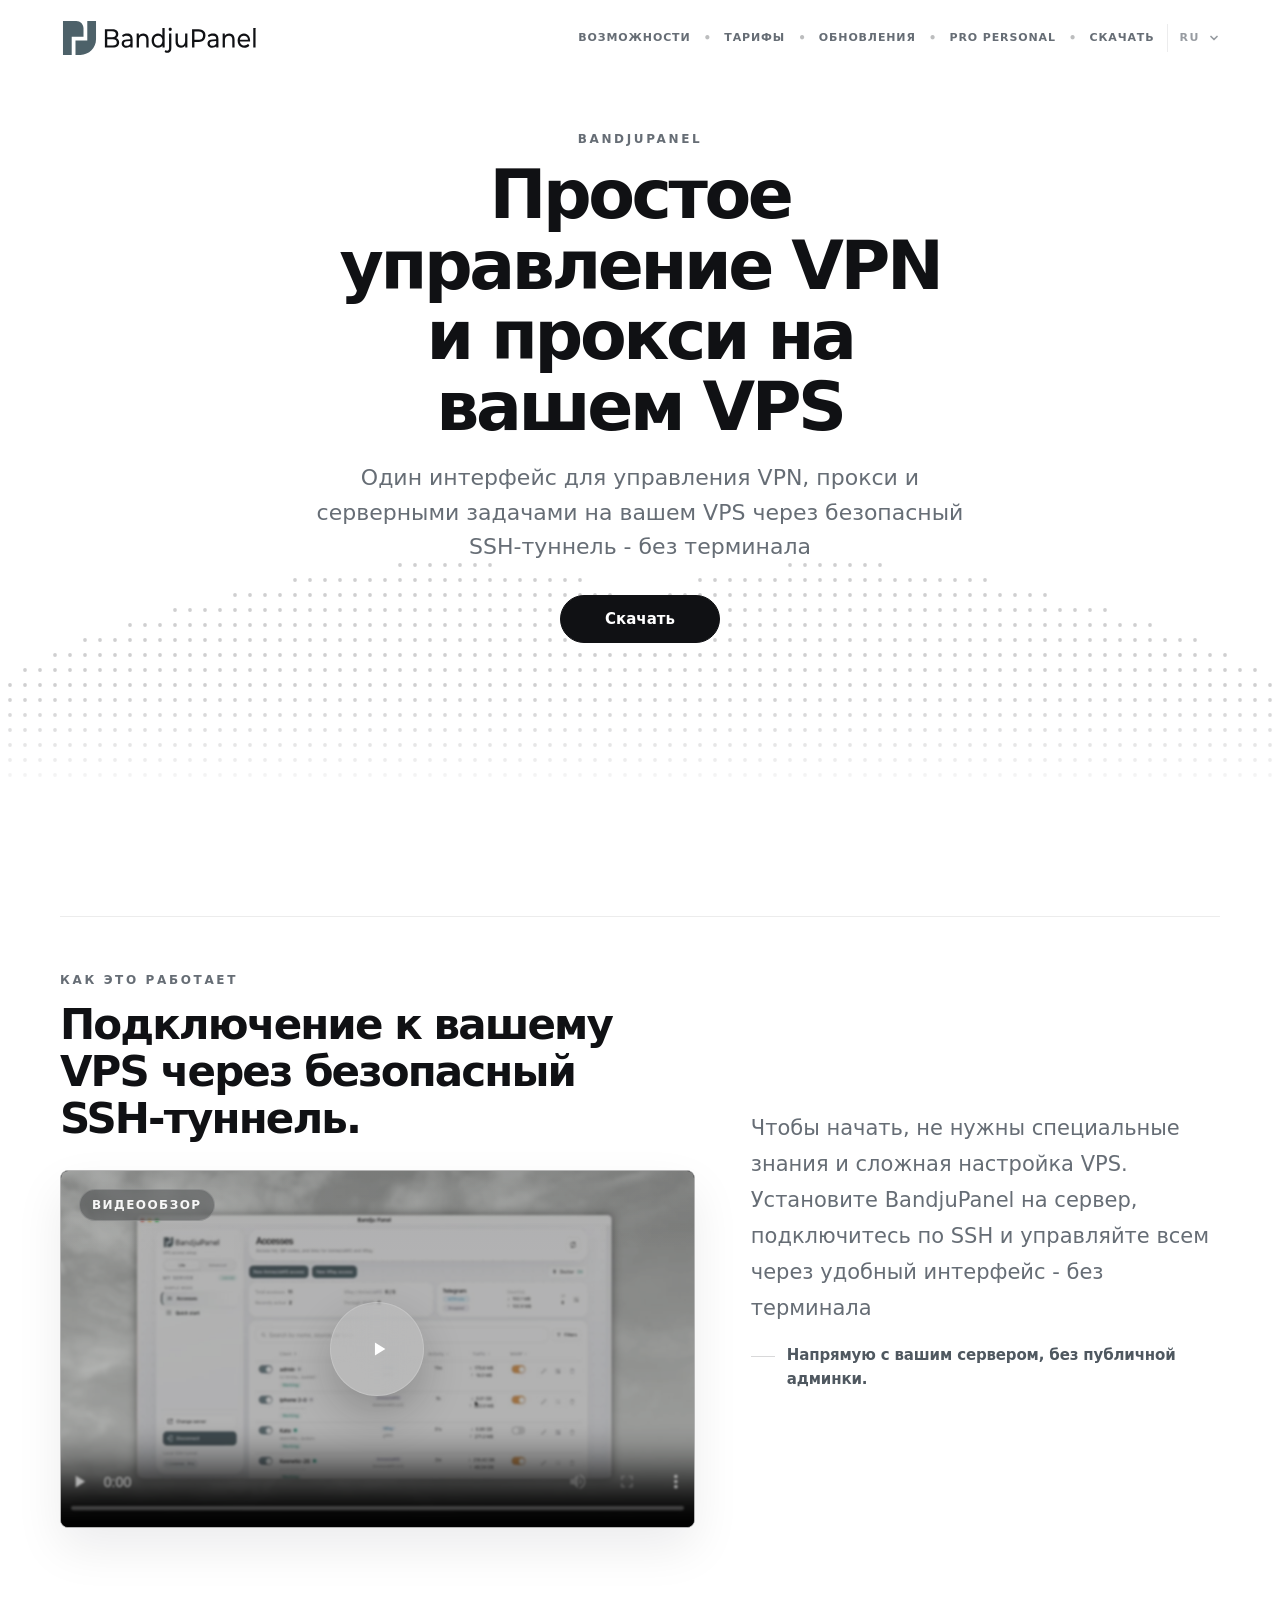
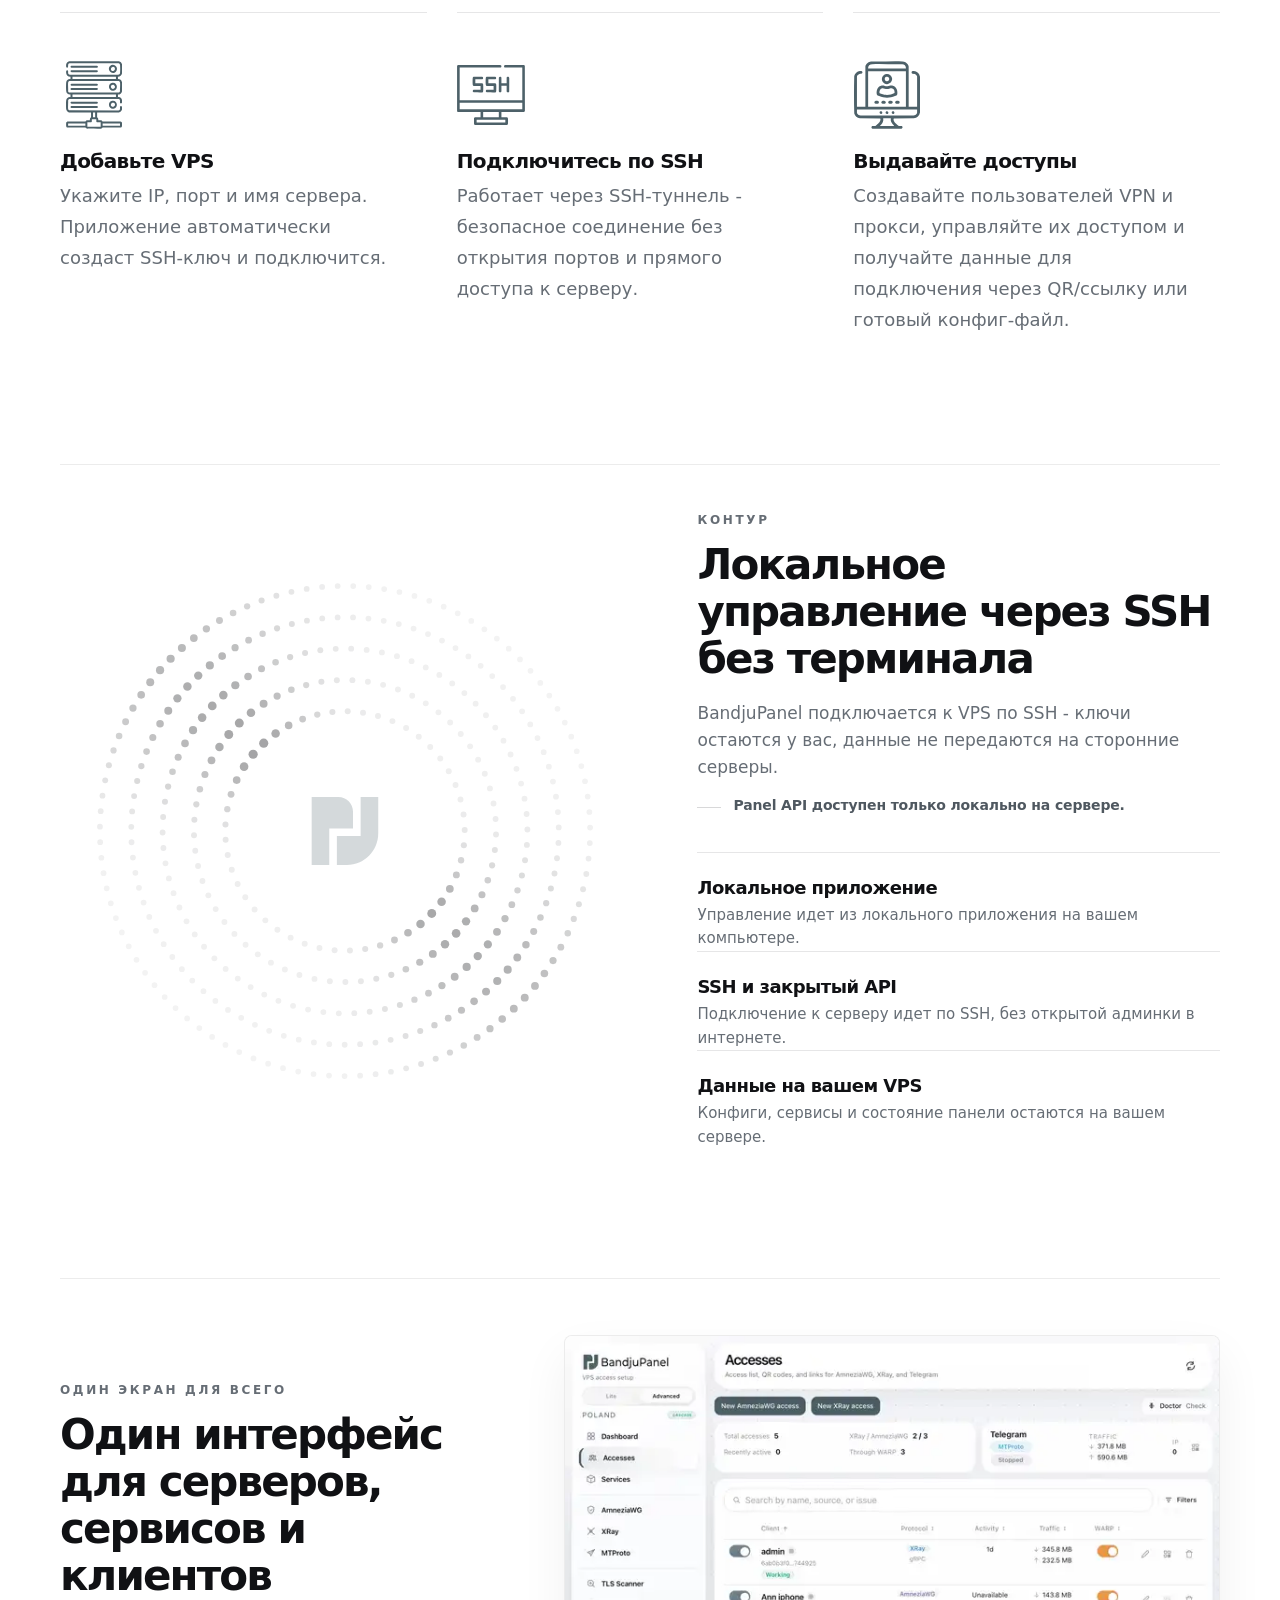
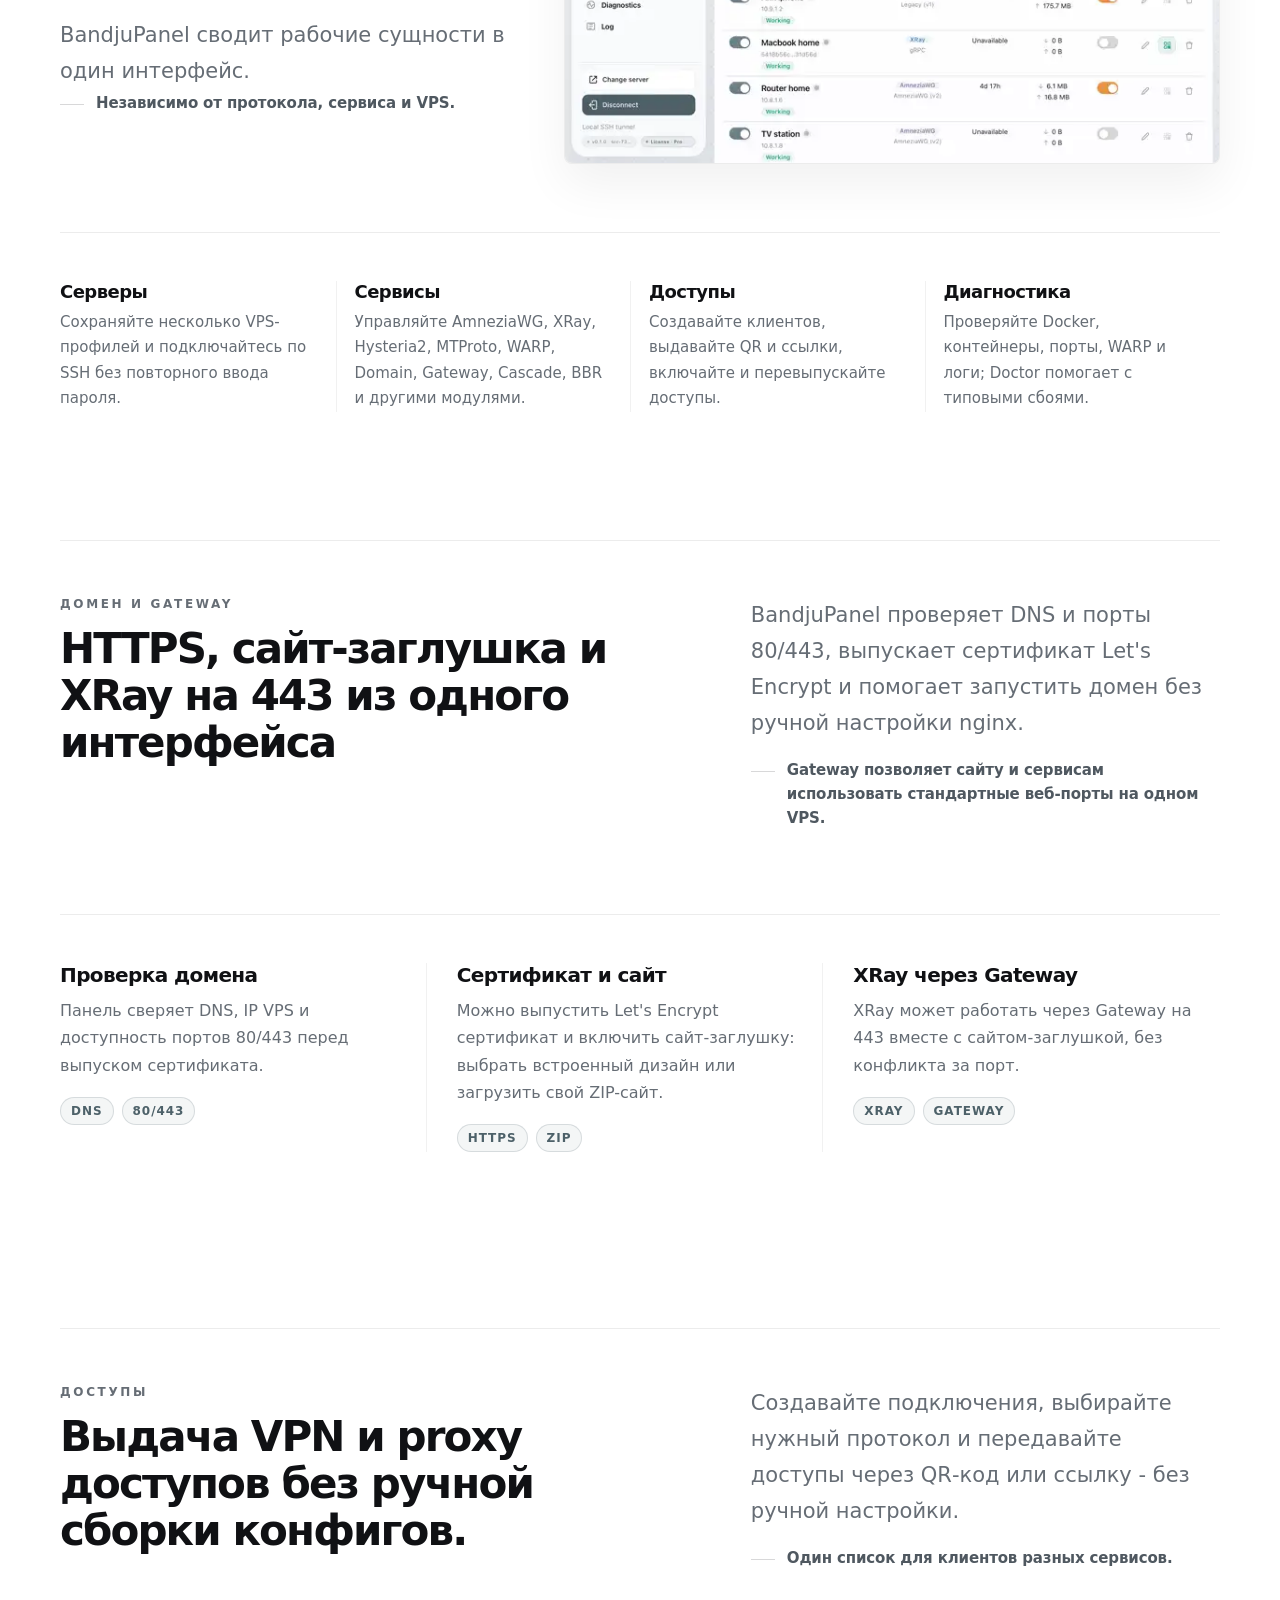
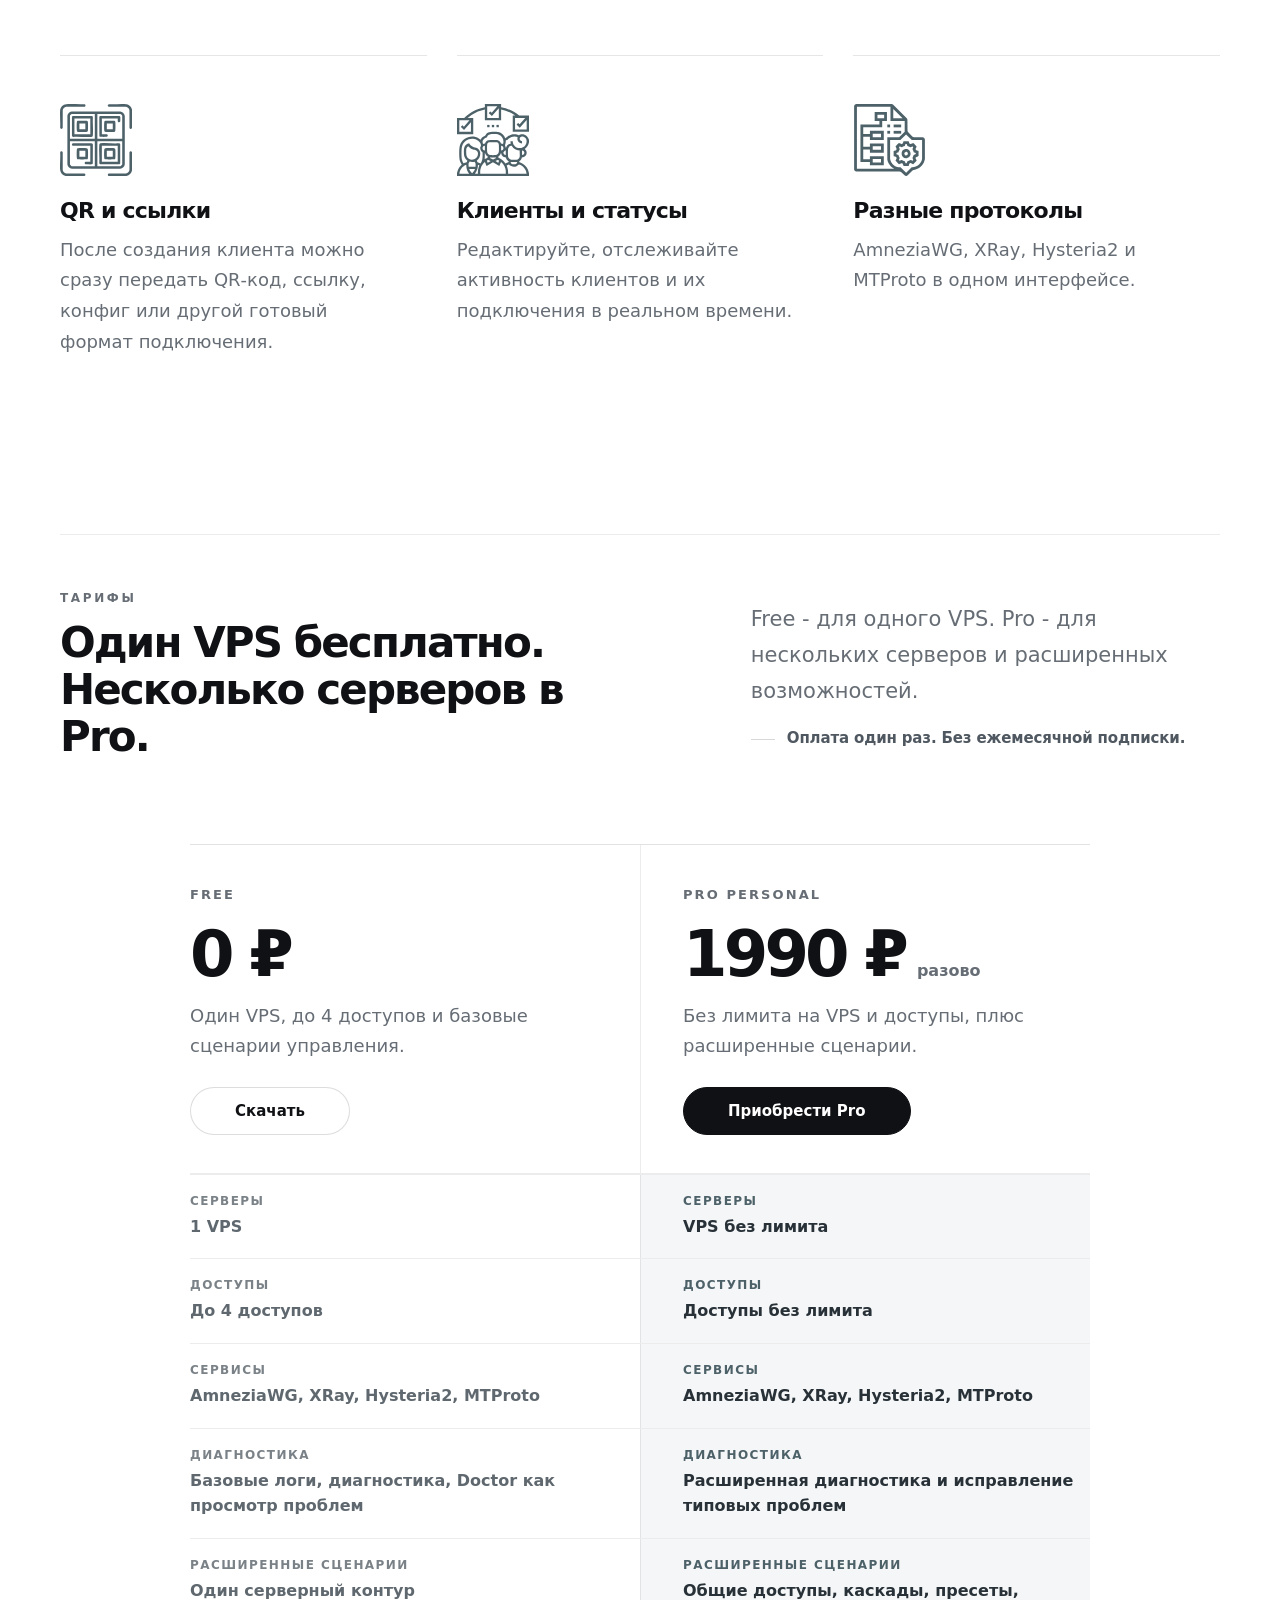
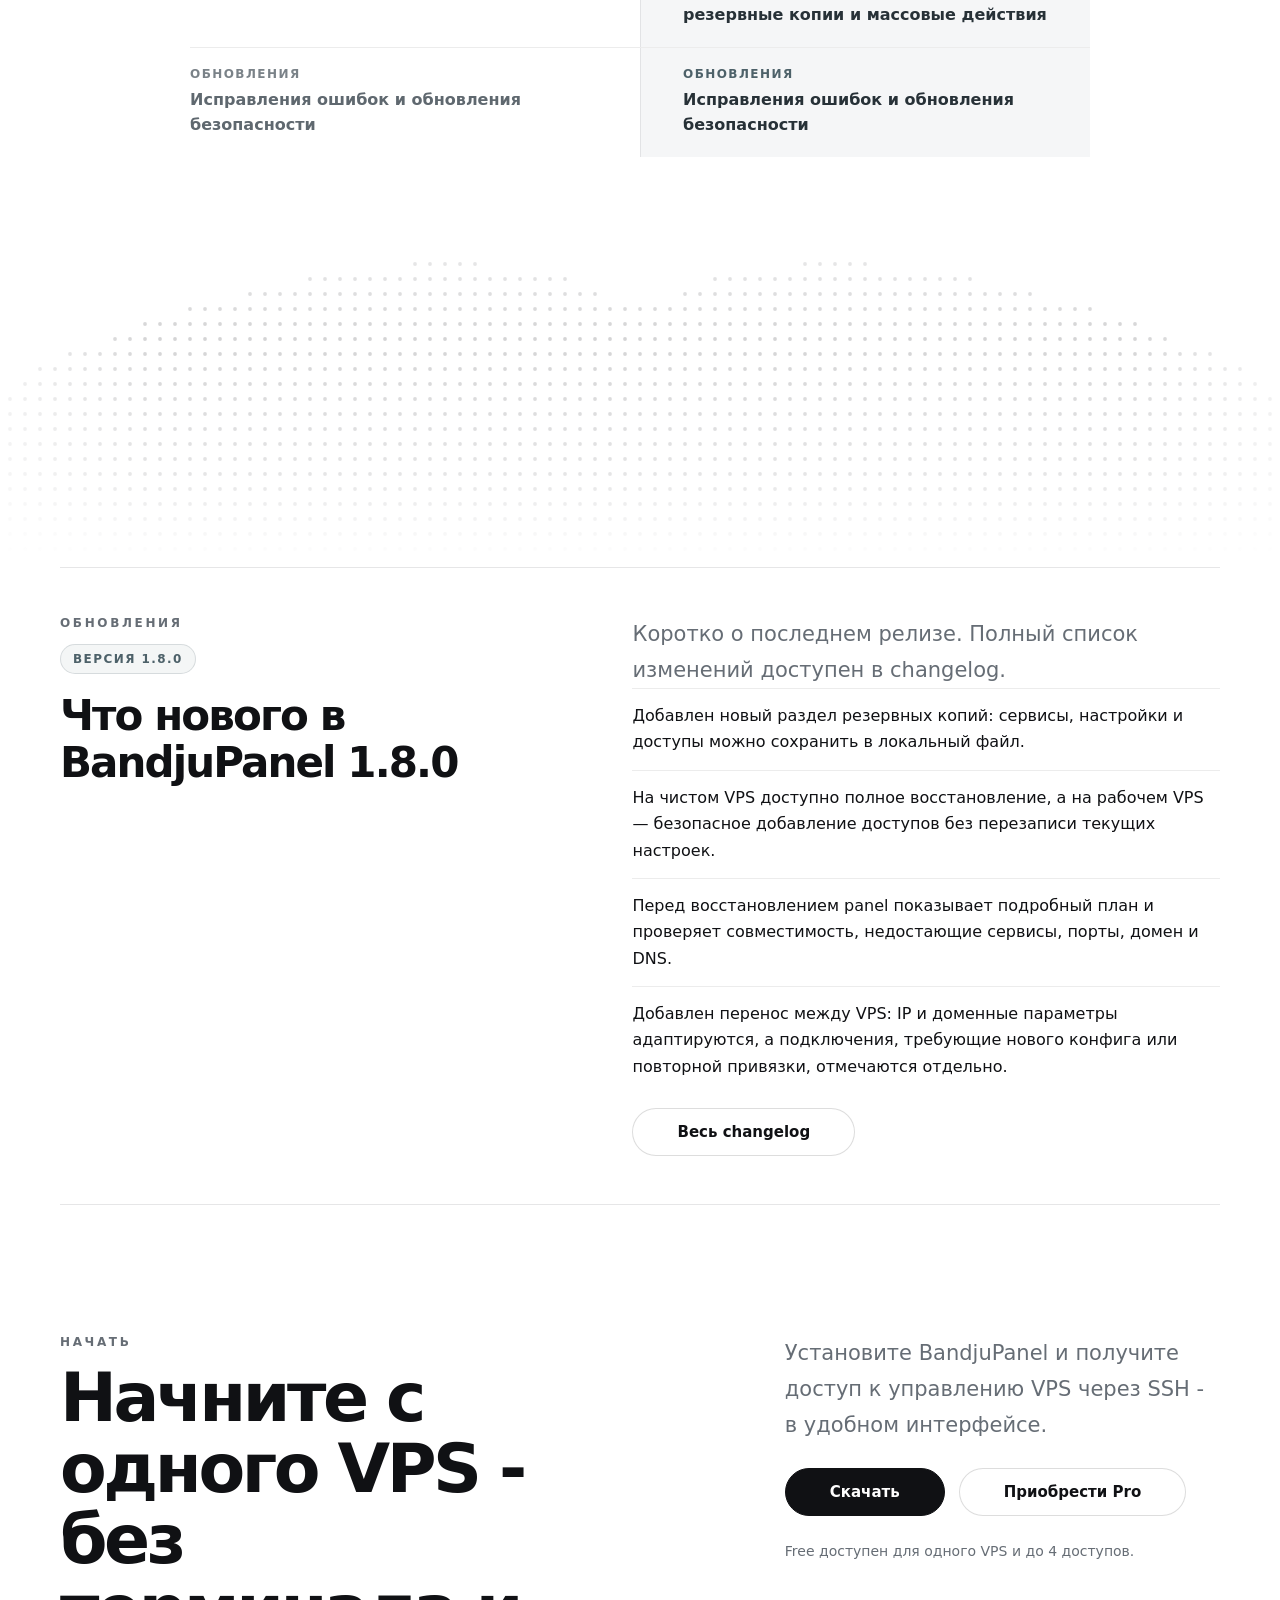
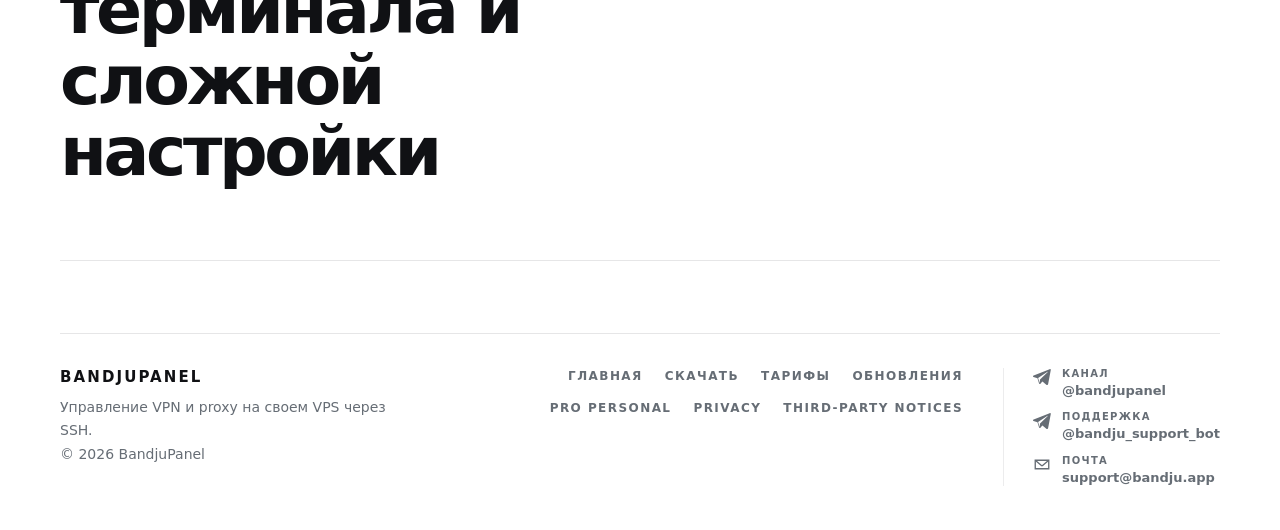
==== commit 68e4f726: "Initial site" ====
--- a/index.html
+++ b/index.html
@@ -1,10 +1,10 @@
-<!doctype html>
+<!DOCTYPE html>
 <html lang="ru">
-<head>
-  <meta charset="utf-8">
+  <head>
+    <meta charset="utf-8">
   <meta name="viewport" content="width=device-width, initial-scale=1">
   <title>BandjuPanel — VPN и прокси на VPS без терминала</title>
-  <meta name="description" content="BandjuPanel помогает управлять VPN, прокси и серверными задачами на вашем VPS через SSH — без терминала и публичной web-админки.">
+  <meta name="description" content="BandjuPanel помогает управлять VPN, прокси, доменом, HTTPS и серверными задачами на вашем VPS через SSH — без терминала и публичной web-админки.">
   <meta name="theme-color" content="#ffffff">
   <link rel="canonical" href="https://bandju.app/">
   <link rel="alternate" hreflang="ru" href="https://bandju.app/">
@@ -16,7 +16,7 @@
   <meta property="og:locale" content="ru_RU">
   <meta property="og:locale:alternate" content="en_US">
   <meta property="og:title" content="BandjuPanel — VPN и прокси на VPS без терминала">
-  <meta property="og:description" content="Управляйте VPN, прокси и серверными задачами на вашем VPS через SSH — без терминала и публичной web-админки.">
+  <meta property="og:description" content="Управляйте VPN, прокси, доменом, HTTPS и серверными задачами на вашем VPS через SSH — без терминала и публичной web-админки.">
   <meta property="og:url" content="https://bandju.app/">
   <meta property="og:image" content="https://bandju.app/assets/ogimage.jpg">
   <meta property="og:image:type" content="image/jpeg">
@@ -25,1630 +25,59 @@
   <meta property="og:image:alt" content="BandjuPanel">
   <meta name="twitter:card" content="summary_large_image">
   <meta name="twitter:title" content="BandjuPanel — VPN и прокси на VPS без терминала">
-  <meta name="twitter:description" content="Управляйте VPN, прокси и серверными задачами на вашем VPS через SSH — без терминала.">
+  <meta name="twitter:description" content="Управляйте VPN, прокси, доменом, HTTPS и серверными задачами на вашем VPS через SSH — без терминала.">
   <meta name="twitter:image" content="https://bandju.app/assets/ogimage.jpg">
   <meta name="twitter:image:alt" content="BandjuPanel">
-  <style>
-    :root {
-      color-scheme: light;
-      --bg: #ffffff;
-      --ink: #101114;
-      --muted: #666d75;
-      --brand: #4d6169;
-    }
-
-    * {
-      box-sizing: border-box;
-    }
-
-    html,
-    body {
-      min-height: 100%;
-      margin: 0;
-      background: var(--bg);
-    }
-
-    body {
-      font-family: "Avenir Next", "Segoe UI", Inter, system-ui, -apple-system, BlinkMacSystemFont, sans-serif;
-      color: var(--ink);
-      -webkit-font-smoothing: antialiased;
-      text-rendering: optimizeLegibility;
-    }
-
-    a {
-      color: inherit;
-      text-decoration: none;
-    }
-
-    .page {
-      position: relative;
-      min-height: 100vh;
-      overflow: hidden;
-      background: var(--bg);
-    }
-
-    .header {
-      position: relative;
-      z-index: 20;
-      width: min(1160px, calc(100% - 40px));
-      margin: 0 auto;
-      padding: 18px 0 10px;
-      border-bottom: 1px solid transparent;
-      display: flex;
-      align-items: center;
-      justify-content: space-between;
-      gap: 20px;
-    }
-
-    .header-shell {
-      position: relative;
-      z-index: 20;
-      min-height: 0;
-    }
-
-    .header.is-stuck {
-      position: fixed;
-      top: 0;
-      left: 50%;
-      margin: 0;
-      transform: translateX(-50%);
-      background: var(--bg);
-      border-bottom: 1px solid rgba(16, 17, 20, 0.06);
-    }
-
-    .header-actions {
-      display: flex;
-      align-items: center;
-      gap: 18px;
-      flex-wrap: wrap;
-      justify-content: flex-end;
-    }
-
-    .brand {
-      display: inline-flex;
-      align-items: center;
-    }
-
-    .brand img {
-      display: block;
-      width: min(232px, 42vw);
-      height: auto;
-    }
-
-    .menu {
-      display: flex;
-      align-items: center;
-      gap: 22px;
-      flex-wrap: wrap;
-      justify-content: flex-end;
-    }
-
-    .menu-divider {
-      color: rgba(16, 17, 20, 0.28);
-      font-size: 14px;
-      font-weight: 700;
-      line-height: 1;
-      user-select: none;
-    }
-
-    .menu-link {
-      color: var(--muted);
-      font-size: 13px;
-      font-weight: 700;
-      letter-spacing: 0.12em;
-      text-transform: uppercase;
-      transition: color 0.18s ease;
-    }
-
-    .menu-link:hover {
-      color: var(--ink);
-    }
-
-    .menu-toggle {
-      display: none;
-      align-items: center;
-      justify-content: center;
-      flex-direction: column;
-      gap: 5px;
-      width: 42px;
-      height: 42px;
-      padding: 0;
-      border: 1px solid rgba(16, 17, 20, 0.12);
-      border-radius: 8px;
-      background: var(--bg);
-      color: var(--ink);
-      cursor: pointer;
-    }
-
-    .menu-toggle span {
-      display: block;
-      width: 18px;
-      height: 2px;
-      border-radius: 999px;
-      background: currentColor;
-      transition: transform 0.18s ease, opacity 0.18s ease;
-    }
-
-    .header.is-menu-open .menu-toggle span:nth-child(1) {
-      transform: translateY(7px) rotate(45deg);
-    }
-
-    .header.is-menu-open .menu-toggle span:nth-child(2) {
-      opacity: 0;
-    }
-
-    .header.is-menu-open .menu-toggle span:nth-child(3) {
-      transform: translateY(-7px) rotate(-45deg);
-    }
-
-    .lang-switch {
-      position: relative;
-      display: inline-flex;
-      align-items: center;
-      padding-left: 18px;
-      border-left: 1px solid rgba(16, 17, 20, 0.08);
-      flex: none;
-    }
-
-    .lang-trigger {
-      display: inline-flex;
-      align-items: center;
-      justify-content: center;
-      gap: 8px;
-      min-height: 28px;
-      padding: 0;
-      border: 0;
-      background: transparent;
-      color: var(--muted);
-      font: inherit;
-      font-size: 11px;
-      font-weight: 800;
-      letter-spacing: 0.14em;
-      text-transform: uppercase;
-      line-height: 1;
-      cursor: pointer;
-      transition: color 0.18s ease, opacity 0.18s ease;
-      opacity: 0.68;
-    }
-
-    .lang-trigger:hover {
-      color: var(--ink);
-      opacity: 0.92;
-    }
-
-    .lang-trigger.is-open {
-      color: var(--ink);
-      opacity: 1;
-    }
-
-    .lang-trigger-icon {
-      display: inline-flex;
-      align-items: center;
-      justify-content: center;
-      width: 12px;
-      height: 12px;
-      color: currentColor;
-    }
-
-    .lang-trigger-icon svg {
-      width: 100%;
-      height: 100%;
-      display: block;
-      stroke: currentColor;
-      stroke-width: 1.7;
-      stroke-linecap: round;
-      stroke-linejoin: round;
-    }
-
-    .lang-menu {
-      position: absolute;
-      top: calc(100% + 10px);
-      right: 0;
-      min-width: 132px;
-      padding: 6px;
-      border: 1px solid rgba(16, 17, 20, 0.08);
-      border-radius: 16px;
-      background: rgba(255, 255, 255, 0.96);
-      box-shadow: 0 12px 28px rgba(16, 17, 20, 0.08);
-      backdrop-filter: blur(14px);
-      opacity: 0;
-      pointer-events: none;
-      transform: translateY(-4px);
-      transition: opacity 0.18s ease, transform 0.18s ease;
-    }
-
-    .lang-menu.is-open {
-      opacity: 1;
-      pointer-events: auto;
-      transform: translateY(0);
-    }
-
-    .lang-option {
-      display: flex;
-      align-items: center;
-      justify-content: space-between;
-      width: 100%;
-      min-height: 36px;
-      padding: 0 12px;
-      border: 0;
-      border-radius: 12px;
-      background: transparent;
-      color: var(--muted);
-      font: inherit;
-      font-size: 12px;
-      font-weight: 700;
-      letter-spacing: 0.08em;
-      text-transform: uppercase;
-      cursor: pointer;
-      transition: background 0.18s ease, color 0.18s ease;
-    }
-
-    .lang-option:hover {
-      background: rgba(16, 17, 20, 0.05);
-      color: var(--ink);
-    }
-
-    .lang-option.is-active {
-      color: var(--ink);
-    }
-
-    .lang-option-check {
-      opacity: 0;
-      transition: opacity 0.18s ease;
-    }
-
-    .lang-option.is-active .lang-option-check {
-      opacity: 1;
-    }
-
-    .hero {
-      position: relative;
-      z-index: 2;
-      width: min(760px, calc(100% - 40px));
-      min-height: clamp(560px, 72vh, 680px);
-      margin: 0 auto;
-      display: grid;
-      grid-template-columns: minmax(0, 1fr);
-      place-items: center;
-      padding: clamp(44px, 7vh, 72px) 0 clamp(220px, 25vh, 280px);
-      text-align: center;
-    }
-
-    .hero-copy {
-      width: 100%;
-      min-width: 0;
-      max-width: 660px;
-    }
-
-    .eyebrow,
-    h1,
-    p {
-      margin-top: 0;
-    }
-
-    .eyebrow {
-      margin-bottom: 14px;
-      color: var(--muted);
-      font-size: 12px;
-      font-weight: 800;
-      letter-spacing: 0.22em;
-      text-transform: uppercase;
-    }
-
-    h1 {
-      margin-bottom: 18px;
-      font-size: clamp(40px, 6vw, 68px);
-      font-weight: 700;
-      line-height: 1.04;
-      letter-spacing: -0.05em;
-      overflow-wrap: anywhere;
-    }
-
-    .lead {
-      max-width: 44rem;
-      margin: 0 auto 30px;
-      color: var(--muted);
-      font-size: clamp(18px, 2vw, 22px);
-      line-height: 1.58;
-      overflow-wrap: anywhere;
-    }
-
-    .button {
-      display: inline-flex;
-      align-items: center;
-      justify-content: center;
-      min-height: 48px;
-      padding: 0 44px;
-      border: 1px solid var(--ink);
-      border-radius: 999px;
-      background: var(--ink);
-      color: #ffffff;
-      font-size: 15px;
-      font-weight: 700;
-      transition: transform 0.18s ease, background 0.18s ease, border-color 0.18s ease;
-    }
-
-    .button:hover {
-      transform: translateY(-1px);
-      background: #1b1d21;
-      border-color: #1b1d21;
-    }
-
-    .hero .button {
-      position: relative;
-      z-index: 1;
-    }
-
-    .section {
-      position: relative;
-      z-index: 1;
-      width: min(1160px, calc(100% - 40px));
-      margin: 0 auto;
-      padding: 48px 0 128px;
-      scroll-margin-top: 112px;
-    }
-
-    .section-anchor {
-      position: relative;
-      top: -24px;
-      height: 0;
-    }
-
-    .section-copy {
-      display: grid;
-      grid-template-columns: minmax(0, 1.15fr) minmax(280px, 0.85fr);
-      gap: 28px 56px;
-      margin-bottom: 84px;
-      padding-top: 56px;
-      border-top: 1px solid rgba(16, 17, 20, 0.08);
-    }
-
-    .section-kicker,
-    .step-title,
-    .flow-note {
-      margin-top: 0;
-    }
-
-    .section-kicker {
-      margin-bottom: 14px;
-      color: var(--muted);
-      font-size: 12px;
-      font-weight: 800;
-      letter-spacing: 0.22em;
-      text-transform: uppercase;
-    }
-
-    .section-title {
-      max-width: 20ch;
-      margin: 0;
-      font-size: clamp(28px, 3.8vw, 42px);
-      font-weight: 700;
-      line-height: 1.12;
-      letter-spacing: -0.045em;
-    }
-
-    .section-lead {
-      max-width: 34rem;
-      margin: 0;
-      color: var(--muted);
-      font-size: clamp(18px, 1.8vw, 21px);
-      line-height: 1.72;
-    }
-
-    .flow-grid {
-      display: grid;
-      grid-template-columns: repeat(3, minmax(0, 1fr));
-      gap: 30px;
-    }
-
-    .flow-card {
-      position: relative;
-      padding: 48px 22px 0 0;
-      border-top: 1px solid rgba(16, 17, 20, 0.1);
-    }
-
-    .step-icon {
-      width: 68px;
-      height: 68px;
-      margin-bottom: 20px;
-    }
-
-    .step-title {
-      margin-bottom: 8px;
-      font-size: 20px;
-      font-weight: 700;
-      letter-spacing: -0.03em;
-    }
-    
-
-    .step-copy {
-      margin: 0;
-      color: var(--muted);
-      font-size: 18px;
-      line-height: 1.72;
-    }
-
-    .section-side { 
-      display: flex;
-      gap: 18px;
-      justify-items: start;
-      flex-direction: column;
-      justify-content: center;
-    }
-
-    .flow-note {
-      display: inline-flex;
-      align-items: flex-start;
-      gap: 12px;
-      margin: 0;
-      color: #4f5860;
-      font-size: 15px;
-      font-weight: 600;
-      line-height: 1.58;
-      letter-spacing: -0.01em;
-    }
-
-    .flow-note::before {
-      content: "";
-      flex: none;
-      width: 24px;
-      height: 1px;
-      margin-top: 12px;
-      background: rgba(16, 17, 20, 0.16);
-    }
-
-    .how-media {
-      position: relative;
-      width: min(100%, 700px);
-      margin-top: 28px;
-      border: 1px solid rgb(180 180 180);
-      border-radius: 8px;
-      overflow: hidden;
-      background: #0c0f13;
-      box-shadow: 0 20px 48px rgba(16, 17, 20, 0.08);
-    }
-
-    .how-video {
-      display: block;
-      width: 100%;
-      aspect-ratio: 16 / 9;
-      object-fit: cover;
-      background: #0c0f13;
-      transition: filter 0.22s ease, transform 0.22s ease;
-    }
-
-    .how-media:not(.is-playing) .how-video {
-      filter: blur(1.2px) brightness(0.7) saturate(0.82);
-      transform: scale(1.02);
-    }
-
-    .how-video-overlay {
-      position: absolute;
-      inset: 0;
-      display: grid;
-      place-items: center;
-      padding: 20px;
-      border: 0;
-      background: linear-gradient(180deg, rgb(64 69 76 / 4%) 0%, rgb(255 255 255 / 0%) 24%, rgb(56 63 74 / 0%) 100%);
-      cursor: pointer;
-      transition: background 0.18s ease;
-    }
-
-    .how-video-overlay:hover {
-      background: linear-gradient(180deg, rgb(64 69 76 / 8%) 0%, rgb(255 255 255 / 0%) 24%, rgb(56 63 74 / 0%) 100%);
-    }
-
-    .how-video-overlay[hidden] {
-      display: none;
-    }
-
-    .how-video-badge {
-      position: absolute;
-      top: 18px;
-      left: 18px;
-      z-index: 1;
-      min-height: 30px;
-      padding: 0 12px;
-      border: 1px solid rgba(255, 255, 255, 0.18);
-      border-radius: 999px;
-      background: rgba(16, 17, 20, 0.3);
-      backdrop-filter: blur(12px);
-      color: rgba(255, 255, 255, 0.94);
-      font-size: 12px;
-      font-weight: 700;
-      letter-spacing: 0.12em;
-      line-height: 30px;
-      text-transform: uppercase;
-    }
-
-    .how-video-play {
-      display: inline-flex;
-      align-items: center;
-      justify-content: center;
-      width: 94px;
-      height: 94px;
-      border-radius: 999px;
-      border: 1px solid rgba(255, 255, 255, 0.16);
-      background: rgba(255, 255, 255, 0.1);
-      backdrop-filter: blur(18px);
-      color: #ffffff;
-      box-shadow: 0 18px 42px rgba(16, 17, 20, 0.22);
-      transition: transform 0.18s ease, background 0.18s ease;
-    }
-
-    .how-video-overlay:hover .how-video-play {
-      transform: scale(1.04);
-      background: rgba(255, 255, 255, 0.14);
-    }
-
-    .how-video-play svg {
-      display: block;
-      width: 28px;
-      height: 28px;
-      margin-left: 4px;
-      fill: currentColor;
-    }
-
-    .feature-section {
-      padding-top: 0;
-    }
-
-    .control-section {
-      padding-top: 0;
-    }
-
-    .control-layout {
-      display: grid;
-      grid-template-columns: minmax(320px, 0.9fr) minmax(0, 0.82fr);
-      grid-template-areas: "visual content";
-      gap: 28px 64px;
-      align-items: center;
-      padding-top: 48px;
-      border-top: 1px solid rgba(16, 17, 20, 0.08);
-    }
-
-    .control-content {
-      grid-area: content;
-    }
-
-    .control-content .section-title {
-      margin-bottom: 18px;
-    }
-
-    .control-content .section-side {
-      max-width: none;
-      gap: 14px;
-      margin-bottom: 36px;
-    }
-
-    .control-content .section-lead {
-      font-size: 17px;
-      line-height: 1.58;
-    }
-
-    .control-content .flow-note {
-      font-size: 14px;
-      line-height: 1.5;
-    }
-
-    .control-visual-wrap {
-      grid-area: visual;
-      display: grid;
-      align-items: center;
-      min-height: 560px;
-    }
-
-    .control-pattern {
-      position: relative;
-      width: min(100%, 570px);
-      aspect-ratio: 1;
-      margin-right: auto;
-      pointer-events: none;
-    }
-
-    .control-pattern::after {
-      content: "";
-      position: absolute;
-      inset: 0;
-      background: radial-gradient(circle at center, rgba(255, 255, 255, 0) 52%, rgba(255, 255, 255, 0.28) 76%, rgba(255, 255, 255, 0.9) 100%);
-      pointer-events: none;
-    }
-
-    .control-mark {
-      position: absolute;
-      top: 50%;
-      left: 50%;
-      width: 78px;
-      height: 78px;
-      color: rgba(77, 97, 105, 0.24);
-      transform: translate(-50%, -50%);
-      z-index: 1;
-    }
-
-    .control-list {
-      display: grid;
-      gap: 0;
-    }
-
-    .control-item {
-      padding: 24px 12px 0 0;
-      border-top: 1px solid rgba(16, 17, 20, 0.1);
-    }
-
-    .control-title {
-      margin: 0 0 6px;
-      font-size: 18px;
-      font-weight: 700;
-      letter-spacing: -0.03em;
-    }
-
-    .control-copy {
-      margin: 0;
-      color: var(--muted);
-      font-size: 15px;
-      line-height: 1.58;
-    }
-
-    .feature-copy {
-      grid-template-columns: minmax(0, 0.82fr) minmax(340px, 1.18fr);
-      gap: 24px 48px;
-      align-items: center;
-      margin-bottom: 68px;
-    }
-
-    .feature-copy .section-title {
-      margin-bottom: 18px;
-    }
-
-    .feature-copy .section-side {
-      max-width: none;
-    }
-
-    .feature-visual {
-      position: relative;
-      min-height: 356px;
-      display: grid;
-      align-items: center;
-    }
-
-    .feature-window {
-      position: relative;
-      width: min(100%, 700px);
-      margin-left: auto;
-      overflow: hidden;
-      border: 1px solid rgba(16, 17, 20, 0.08);
-      border-radius: 8px;
-      background: #ffffff;
-      box-shadow: 0 20px 48px rgba(16, 17, 20, 0.06);
-    }
-
-    .feature-screenshot {
-      display: block;
-      width: 100%;
-      height: auto;
-    }
-
-    .feature-summary-grid {
-      display: grid;
-      grid-template-columns: repeat(4, minmax(0, 1fr));
-      gap: 18px;
-      padding-top: 48px;
-      border-top: 1px solid rgba(16, 17, 20, 0.08);
-    }
-
-    .feature-summary-item {
-      padding-right: 16px;
-    }
-
-    .feature-summary-item:not(:last-child) {
-      border-right: 1px solid rgba(16, 17, 20, 0.06);
-    }
-
-    .feature-summary-title {
-      margin: 0 0 8px;
-      font-size: 18px;
-      font-weight: 700;
-      letter-spacing: -0.03em;
-    }
-
-    .feature-summary-copy {
-      margin: 0;
-      color: var(--muted);
-      font-size: 15px;
-      line-height: 1.7;
-    }
-
-    .access-grid {
-      display: grid;
-      grid-template-columns: repeat(3, minmax(0, 1fr));
-      gap: 30px;
-    }
-
-    .access-item {
-      padding: 48px 22px 0 0;
-      border-top: 1px solid rgba(16, 17, 20, 0.1);
-    }
-
-    .access-icon {
-      width: 72px;
-      height: 72px;
-      margin-bottom: 22px;
-    }
-
-    .step-icon,
-    .access-icon {
-      display: block;
-      flex: none;
-      color: var(--brand);
-      background: currentColor;
-      -webkit-mask: var(--icon) center / contain no-repeat;
-      mask: var(--icon) center / contain no-repeat;
-    }
-
-    .icon-vps {
-      --icon: url("/assets/icons/icon-vps.svg");
-    }
-
-    .icon-ssh {
-      --icon: url("/assets/icons/icons-ssh.svg");
-    }
-
-    .icon-access {
-      --icon: url("/assets/icons/icons-access.svg");
-    }
-
-    .icon-qr-link {
-      --icon: url("/assets/icons/icons-qr-link.svg");
-    }
-
-    .icon-clients-status {
-      --icon: url("/assets/icons/icons-clients-status.svg");
-    }
-
-    .icon-protocols {
-      --icon: url("/assets/icons/icons-protocols.svg");
-    }
-
-    .access-title {
-      margin: 0 0 10px;
-      font-size: 22px;
-      font-weight: 700;
-      line-height: 1.2;
-      letter-spacing: -0.035em;
-    }
-
-    .access-copy {
-      margin: 0;
-      color: var(--muted);
-      font-size: 18px;
-      line-height: 1.72;
-    }
-
-    .pricing-panel {
-      max-width: 900px;
-      margin: 0 auto;
-      border-top: 1px solid rgba(16, 17, 20, 0.12);
-    }
-
-    .pricing-section {
-      padding-bottom: 80px;
-    }
-
-    .pricing-plans {
-      display: grid;
-      grid-template-columns: repeat(2, minmax(0, 1fr));
-      border-bottom: 1px solid rgba(16, 17, 20, 0.08);
-    }
-
-    .pricing-plan {
-      min-width: 0;
-      padding: 42px 42px 38px 0;
-    }
-
-    .pricing-plan + .pricing-plan {
-      padding-right: 0;
-      padding-left: 42px;
-      border-left: 1px solid rgba(16, 17, 20, 0.08);
-    }
-
-    .plan-name,
-    .plan-price-line,
-    .plan-summary {
-      margin-top: 0;
-    }
-
-    .plan-name {
-      margin-bottom: 22px;
-      color: var(--muted);
-      font-size: 13px;
-      font-weight: 800;
-      letter-spacing: 0.16em;
-      text-transform: uppercase;
-    }
-
-    .plan-price-line {
-      display: flex;
-      align-items: baseline;
-      gap: 12px;
-      margin-bottom: 16px;
-    }
-
-    .plan-price {
-      color: var(--ink);
-      font-size: clamp(44px, 5vw, 64px);
-      font-weight: 700;
-      line-height: 0.95;
-      letter-spacing: -0.06em;
-    }
-
-    .plan-period {
-      color: var(--muted);
-      font-size: 16px;
-      font-weight: 700;
-      line-height: 1.2;
-    }
-
-    .plan-summary {
-      max-width: 28rem;
-      margin-bottom: 26px;
-      color: var(--muted);
-      font-size: 18px;
-      line-height: 1.65;
-    }
-
-    .pricing-button {
-      min-width: 160px;
-    }
-
-    .button-subtle {
-      border-color: rgba(16, 17, 20, 0.14);
-      background: #ffffff;
-      color: var(--ink);
-    }
-
-    .button-subtle:hover {
-      border-color: rgba(16, 17, 20, 0.3);
-      background: rgba(16, 17, 20, 0.03);
-    }
-
-    .pricing-compare {
-      display: grid;
-      padding-bottom: 10px;
-    }
-
-    .compare-row {
-      display: grid;
-      grid-template-columns: repeat(2, minmax(0, 1fr));
-      gap: 0;
-      padding: 0;
-      border-top: 1px solid rgba(16, 17, 20, 0.08);
-    }
-
-    .compare-value {
-      min-width: 0;
-    }
-
-    .compare-value {
-      padding: 19px 42px 19px 0;
-      font-size: 16px;
-      line-height: 1.55;
-    }
-
-    .compare-value + .compare-value {
-      padding-right: 10px;
-      padding-left: 42px;
-      border-left: 1px solid rgba(16, 17, 20, 0.08);
-    }
-
-    .compare-label {
-      display: block;
-      margin-bottom: 6px;
-      color: #7a8288;
-      font-size: 12px;
-      font-weight: 800;
-      letter-spacing: 0.12em;
-      line-height: 1.25;
-      text-transform: uppercase;
-    }
-
-    .compare-value {
-      color: #5f686f;
-      font-weight: 600;
-    }
-
-    .compare-value.is-pro {
-      background: rgba(77, 97, 105, 0.055);
-      color: #273137;
-      font-weight: 700;
-    }
-
-    .compare-value.is-pro .compare-label {
-      color: var(--brand);
-    }
-
-    .compare-value::before {
-      display: none;
-    }
-
-    .pricing-pattern {
-      position: relative;
-      left: 50%;
-      width: min(1440px, 120vw);
-      height: 340px;
-      margin: 52px 0 -72px;
-      overflow: hidden;
-      pointer-events: none;
-      transform: translateX(-50%);
-    }
-
-    .pricing-pattern::after {
-      content: "";
-      position: absolute;
-      inset: 0;
-      z-index: 2;
-      background:
-        linear-gradient(180deg, #ffffff 0%, rgba(255, 255, 255, 0.48) 10%, rgba(255, 255, 255, 0) 34%, rgba(255, 255, 255, 0.38) 74%, #ffffff 100%),
-        linear-gradient(90deg, #ffffff 0%, rgba(255, 255, 255, 0) 16%, rgba(255, 255, 255, 0) 84%, #ffffff 100%);
-    }
-
-    .pricing-pattern-shape {
-      position: absolute;
-      bottom: -34px;
-      background-image: radial-gradient(circle, rgba(16, 17, 20, 0.76) 0 1.8px, transparent 2px);
-      background-size: 15px 15px;
-    }
-
-    .pricing-pattern.is-interactive .pricing-pattern-shape {
-      opacity: 0;
-    }
-
-    .pricing-pattern-left,
-    .pricing-pattern-right {
-      width: min(54vw, 820px);
-      height: 340px;
-      opacity: 0.24;
-    }
-
-    .pricing-pattern-left {
-      left: -2%;
-      clip-path: polygon(0 100%, 0 72%, 10% 56%, 22% 40%, 38% 26%, 56% 16%, 72% 12%, 88% 18%, 100% 30%, 100% 100%);
-    }
-
-    .pricing-pattern-right {
-      right: -2%;
-      transform: scaleX(-1);
-      clip-path: polygon(0 100%, 0 72%, 10% 56%, 22% 40%, 38% 26%, 56% 16%, 72% 12%, 88% 18%, 100% 30%, 100% 100%);
-    }
-
-    .pricing-pattern-center {
-      left: 50%;
-      width: min(30vw, 420px);
-      height: 158px;
-      opacity: 0.18;
-      transform: translateX(-50%);
-      clip-path: polygon(0 100%, 0 66%, 18% 50%, 38% 38%, 62% 38%, 82% 50%, 100% 66%, 100% 100%);
-    }
-
-    .final-section {
-      margin-top: -70px;
-      padding-top: 0;
-      padding-bottom: 72px;
-    }
-
-    .final-cta {
-      display: grid;
-      grid-template-columns: minmax(0, 0.9fr) minmax(280px, 0.6fr);
-      gap: 32px 72px;
-      padding: 72px 0;
-      border-bottom: 1px solid rgba(16, 17, 20, 0.1);
-    }
-
-    .final-title {
-      max-width: 11ch;
-      margin: 0;
-      font-size: clamp(40px, 5.8vw, 68px);
-      font-weight: 700;
-      line-height: 1.04;
-      letter-spacing: -0.05em;
-    }
-
-    .final-side {
-      display: grid;
-      align-content: start;
-      gap: 24px;
-    }
-
-    .final-lead {
-      max-width: 34rem;
-      margin: 0;
-      color: var(--muted);
-      font-size: clamp(18px, 1.8vw, 21px);
-      line-height: 1.72;
-    }
-
-    .final-actions {
-      display: flex;
-      align-items: center;
-      gap: 14px;
-      flex-wrap: wrap;
-    }
-
-    .final-note {
-      margin: 0;
-      color: var(--muted);
-      font-size: 14px;
-      line-height: 1.7;
-    }
-
-    .site-footer {
-      position: relative;
-      z-index: 1;
-      width: min(1160px, calc(100% - 40px));
-      margin: 0 auto;
-      padding: 0 0 44px;
-      display: grid;
-      grid-template-columns: minmax(0, 1fr) auto auto;
-      gap: 24px 40px;
-      align-items: start;
-    }
-
-    .footer-brand {
-      margin: 0 0 10px;
-      color: var(--ink);
-      font-size: 15px;
-      font-weight: 800;
-      letter-spacing: 0.14em;
-      text-transform: uppercase;
-    }
-
-    .footer-copy,
-    .footer-meta {
-      margin: 0;
-      color: var(--muted);
-      font-size: 14px;
-      line-height: 1.7;
-    }
-
-    .footer-links {
-      display: flex;
-      justify-content: flex-end;
-      gap: 16px 22px;
-      flex-wrap: wrap;
-      max-width: 520px;
-    }
-
-    .footer-link {
-      color: var(--muted);
-      font-size: 12px;
-      font-weight: 800;
-      letter-spacing: 0.12em;
-      line-height: 1.4;
-      text-transform: uppercase;
-      transition: color 0.18s ease;
-    }
-
-    .footer-link:hover {
-      color: var(--ink);
-    }
-
-    .footer-contact {
-      display: flex;
-      flex-direction: column;
-      align-items: flex-end;
-      justify-content: flex-start;
-      gap: 10px;
-      padding-left: 28px;
-      border-left: 1px solid rgba(16, 17, 20, 0.08);
-    }
-
-    .footer-contact-link {
-      display: inline-flex;
-      align-items: center;
-      gap: 10px;
-      color: var(--muted);
-      font-size: 14px;
-      line-height: 1.5;
-      white-space: nowrap;
-      transition: color 0.18s ease;
-    }
-
-    .footer-contact-link:hover {
-      color: var(--ink);
-    }
-
-    .footer-icon-link {
-      display: inline-flex;
-      align-items: center;
-      justify-content: center;
-      width: 20px;
-      height: 20px;
-      color: currentColor;
-      flex: none;
-      transition: transform 0.18s ease;
-    }
-
-    .footer-contact-link:hover .footer-icon-link {
-      transform: translateY(-1px);
-    }
-
-    .footer-icon-link svg {
-      display: block;
-      width: 18px;
-      height: 17px;
-    }
-
-    .pattern {
-      position: absolute;
-      left: 50%;
-      bottom: 28px;
-      width: min(1440px, 120vw);
-      height: 320px;
-      transform: translateX(-50%);
-      overflow: hidden;
-      pointer-events: none;
-    }
-
-    .pattern::after {
-      content: "";
-      position: absolute;
-      inset: 172px 0 0;
-      background: linear-gradient(180deg, rgba(255, 255, 255, 0) 0%, rgba(255, 255, 255, 0.84) 62%, rgba(255, 255, 255, 1) 62%, rgba(255, 255, 255, 1) 100%);
-      pointer-events: none;
-    }
-
-    .pattern-shape {
-      position: absolute;
-      bottom: -24px;
-      background-image: radial-gradient(circle, rgba(16, 17, 20, 0.96) 0 1.9px, transparent 2.1px);
-      background-size: 15px 15px;
-    }
-
-    .pattern-canvas {
-      position: absolute;
-      inset: 0;
-      pointer-events: none;
-      width: 100%;
-      height: 100%;
-    }
-
-    .page.pattern-interactive .pattern-shape {
-      opacity: 0;
-    }
-
-    .pattern-left,
-    .pattern-right {
-      width: min(54vw, 820px);
-      height: 320px;
-      opacity: 0.28;
-    }
-
-    .pattern-left {
-      left: -2%;
-      clip-path: polygon(0 100%, 0 72%, 10% 56%, 22% 40%, 38% 26%, 56% 16%, 72% 12%, 88% 18%, 100% 30%, 100% 100%);
-    }
-
-    .pattern-right {
-      right: -2%;
-      transform: scaleX(-1);
-      clip-path: polygon(0 100%, 0 72%, 10% 56%, 22% 40%, 38% 26%, 56% 16%, 72% 12%, 88% 18%, 100% 30%, 100% 100%);
-    }
-
-    .pattern-center {
-      left: 50%;
-      width: min(30vw, 420px);
-      height: 148px;
-      transform: translateX(-50%);
-      clip-path: polygon(0 100%, 0 66%, 18% 50%, 38% 38%, 62% 38%, 82% 50%, 100% 66%, 100% 100%);
-      opacity: 0.22;
-    }
-
-    @media (max-width: 760px) {
-      .header {
-        width: min(100% - 24px, 1160px);
-        align-items: center;
-        flex-direction: row;
-      }
-
-      .header.is-stuck {
-        top: 0;
-        left: 0;
-        width: 100%;
-        transform: none;
-        padding-right: 12px;
-        padding-left: 12px;
-      }
-
-      .menu {
-        position: fixed;
-        top: 70px;
-        right: 0;
-        left: 0;
-        z-index: 40;
-        display: grid;
-        gap: 0;
-        justify-content: stretch;
-        justify-items: stretch;
-        width: 100vw;
-        padding: 8px 32px;
-        border-top: 1px solid rgba(16, 17, 20, 0.08);
-        border-bottom: 1px solid rgba(16, 17, 20, 0.08);
-        background: #ffffff;
-        box-shadow: 0 18px 44px rgba(16, 17, 20, 0.08);
-        opacity: 0;
-        pointer-events: none;
-        transform: translateY(-8px);
-        transition: opacity 0.18s ease, transform 0.18s ease, visibility 0.18s ease;
-        visibility: hidden;
-      }
-
-      .header.is-menu-open .menu {
-        opacity: 1;
-        pointer-events: auto;
-        transform: translateY(0);
-        visibility: visible;
-      }
-
-      .header-actions {
-        width: auto;
-        margin-left: auto;
-        align-items: center;
-        flex-direction: row;
-        gap: 10px;
-      }
-
-      .menu-divider {
-        display: none;
-      }
-
-      .menu-link {
-        display: block;
-        width: 100%;
-        justify-self: stretch;
-        padding: 15px 0;
-        border-bottom: 1px solid rgba(16, 17, 20, 0.08);
-        color: var(--ink);
-        font-size: 14px;
-        letter-spacing: 0.08em;
-        text-align: left;
-      }
-
-      .menu-link:last-child {
-        border-bottom: 0;
-      }
-
-      .menu-toggle {
-        display: inline-flex;
-      }
-
-      .lang-switch {
-        padding-left: 0;
-        border-left: 0;
-      }
-
-      .lang-menu {
-        right: 0;
-        left: auto;
-      }
-
-      .hero {
-        width: min(calc(100% - 24px), 760px);
-        min-height: clamp(500px, 68vh, 580px);
-        padding: 28px 0 190px;
-      }
-
-      .hero-copy {
-        width: 100%;
-        max-width: calc(100vw - 24px);
-      }
-
-      .section {
-        width: min(calc(100% - 24px), 1160px);
-        padding: 16px 0 84px;
-        scroll-margin-top: 92px;
-      }
-
-      h1 {
-        max-width: none;
-        font-size: 34px;
-      }
-
-      .lead {
-        font-size: 17px;
-      }
-
-      .pattern {
-        left: 50%;
-        bottom: 14px;
-        width: min(1120px, 150vw);
-        height: 220px;
-      }
-
-      .pattern::after {
-        inset: 116px 0 0;
-      }
-
-      .pattern-left,
-      .pattern-right {
-        width: 82vw;
-        height: 220px;
-      }
-
-      .pattern-center {
-        width: 44vw;
-        height: 100px;
-      }
-
-      .section-copy {
-        grid-template-columns: 1fr;
-        gap: 20px;
-        margin-bottom: 68px;
-        padding-top: 44px;
-      }
-
-      .section-title {
-        max-width: none;
-      }
-
-      .feature-copy {
-        margin-bottom: 56px;
-      }
-
-      .flow-grid {
-        grid-template-columns: 1fr;
-        gap: 22px;
-      }
-
-      .how-media {
-        width: 100%;
-        margin-top: 24px;
-      }
-
-      .how-video-badge {
-        top: 14px;
-        left: 14px;
-      }
-
-      .how-video-play {
-        width: 82px;
-        height: 82px;
-      }
-
-      .flow-card {
-        padding: 36px 0 0;
-      }
-
-      .feature-visual {
-        min-height: 0;
-      }
-
-      .feature-window {
-        width: 100%;
-        margin-left: 0;
-        border-radius: 8px;
-      }
-
-      .feature-summary-grid {
-        grid-template-columns: 1fr;
-        gap: 18px;
-        padding-top: 44px;
-      }
-
-      .feature-summary-item {
-        padding-right: 0;
-      }
-
-      .feature-summary-item:not(:last-child) {
-        border-right: 0;
-      }
-
-      .access-grid {
-        grid-template-columns: 1fr;
-        gap: 22px;
-      }
-
-      .control-layout {
-        grid-template-columns: 1fr;
-        grid-template-areas:
-          "content"
-          "visual";
-        gap: 28px;
-        padding-top: 44px;
-      }
-
-      .control-content .section-side {
-        margin-bottom: 32px;
-      }
-
-      .control-visual-wrap {
-        min-height: 340px;
-      }
-
-      .control-pattern {
-        width: min(100%, 360px);
-        margin: 0 auto;
-      }
-
-      .control-mark {
-        width: 56px;
-        height: 56px;
-      }
-
-      .access-item,
-      .control-item {
-        padding: 28px 0 0;
-      }
-
-      .pricing-plans {
-        grid-template-columns: 1fr;
-      }
-
-      .pricing-plan {
-        padding: 34px 0 32px;
-      }
-
-      .pricing-plan + .pricing-plan {
-        padding-left: 0;
-        border-top: 1px solid rgba(16, 17, 20, 0.08);
-        border-left: 0;
-      }
-
-      .plan-name {
-        margin-bottom: 16px;
-      }
-
-      .plan-price-line {
-        display: block;
-      }
-
-      .plan-period {
-        display: block;
-        margin-top: 8px;
-      }
-
-      .pricing-button {
-        width: 100%;
-      }
-
-      .pricing-section {
-        padding-bottom: 58px;
-      }
-
-      .compare-row {
-        grid-template-columns: 1fr;
-        gap: 10px;
-        padding: 20px 0;
-      }
-
-      .compare-label {
-        margin-bottom: 2px;
-        color: var(--ink);
-      }
-
-      .compare-value {
-        padding: 0;
-        border-left: 0;
-      }
-
-      .compare-value.is-pro {
-        background: transparent;
-      }
-
-      .compare-value::before {
-        display: block;
-        margin-bottom: 2px;
-        color: var(--muted);
-        font-size: 11px;
-        font-weight: 800;
-        letter-spacing: 0.12em;
-        text-transform: uppercase;
-        content: attr(data-plan);
-      }
-
-      .pricing-pattern {
-        width: min(1120px, 150vw);
-        height: 240px;
-        margin-top: 42px;
-        margin-bottom: -54px;
-      }
-
-      .pricing-pattern::after {
-        background:
-          linear-gradient(180deg, #ffffff 0%, rgba(255, 255, 255, 0.52) 12%, rgba(255, 255, 255, 0) 36%, rgba(255, 255, 255, 0.44) 76%, #ffffff 100%),
-          linear-gradient(90deg, #ffffff 0%, rgba(255, 255, 255, 0) 14%, rgba(255, 255, 255, 0) 86%, #ffffff 100%);
-      }
-
-      .pricing-pattern-left,
-      .pricing-pattern-right {
-        width: 82vw;
-        height: 240px;
-        opacity: 0.2;
-      }
-
-      .pricing-pattern-center {
-        width: 44vw;
-        height: 110px;
-      }
-
-      .final-section {
-        padding-bottom: 56px;
-      }
-
-      .final-cta {
-        grid-template-columns: 1fr;
-        gap: 28px;
-        padding: 56px 0;
-      }
-
-      .final-title {
-        max-width: none;
-        font-size: 40px;
-      }
-
-      .final-actions {
-        align-items: stretch;
-        flex-direction: column;
-      }
-
-      .final-actions .button {
-        width: 100%;
-      }
-
-      .site-footer {
-        width: min(calc(100% - 24px), 1160px);
-        grid-template-columns: 1fr;
-        padding-bottom: 32px;
-      }
-
-      .footer-links {
-        justify-content: flex-start;
-      }
-
-      .footer-contact {
-        justify-content: flex-start;
-        padding-left: 0;
-        border-left: 0;
-      }
-    }
-  </style>
-</head>
-<body>
-  <main class="page">
-    <div class="header-shell">
-      <header class="header">
-        <a class="brand" href="/" aria-label="BandjuPanel">
-          <img src="/assets/brand/logo-bandju.svg" alt="BandjuPanel">
-        </a>
-        <div class="header-actions">
-          <nav class="menu" id="site-menu" aria-label="Главное меню">
-            <a class="menu-link" href="#features" data-i18n="menuFeatures">Возможности</a>
-            <span class="menu-divider" aria-hidden="true">•</span>
-            <a class="menu-link" href="#how" data-i18n="menuHow">Как это работает</a>
-            <span class="menu-divider" aria-hidden="true">•</span>
-            <a class="menu-link" href="#pricing" data-i18n="menuPro">Тарифы</a>
-            <span class="menu-divider" aria-hidden="true">•</span>
-            <a class="menu-link" href="/pro/" data-i18n="pricingProName">Pro Personal</a>
-            <span class="menu-divider" aria-hidden="true">•</span>
-            <a class="menu-link" href="/download/" data-i18n="menuDownload">Скачать</a>
-          </nav>
-          <div class="lang-switch" role="group" aria-label="Language switcher">
-            <button class="lang-trigger" type="button" aria-haspopup="true" aria-expanded="false" aria-controls="lang-menu">
-              <span data-lang-current>RU</span>
-              <span class="lang-trigger-icon" aria-hidden="true">
-                <svg viewBox="0 0 12 12" fill="none">
-                  <path d="M2.5 4.5 6 8l3.5-3.5"/>
-                </svg>
-              </span>
-            </button>
-            <div class="lang-menu" id="lang-menu" role="menu" aria-label="Select language"></div>
-          </div>
-          <button class="menu-toggle" type="button" aria-controls="site-menu" aria-label="Открыть меню" aria-expanded="false">
-            <span aria-hidden="true"></span>
-            <span aria-hidden="true"></span>
-            <span aria-hidden="true"></span>
-          </button>
-        </div>
-      </header>
+    <link rel="stylesheet" href="/assets/site.css?v=a320afef41">
+  </head>
+  <body class="site-page site-home site-lang-ru">
+    <main class="page">
+      <!-- shared-header:start --><div class="header-shell">
+  <header class="header">
+    <a class="brand" href="/" aria-label="BandjuPanel">
+      <img src="/assets/brand/logo-bandju.svg" alt="BandjuPanel" width="200" height="29">
+    </a>
+    <div class="header-actions">
+      <nav class="menu" id="site-menu" aria-label="Главное меню">
+        <a class="menu-link" href="/#features">Возможности</a>
+        <span class="menu-divider" aria-hidden="true">•</span>
+        <a class="menu-link" href="/#pricing">Тарифы</a>
+        <span class="menu-divider" aria-hidden="true">•</span>
+        <a class="menu-link" href="/changelog/">Обновления</a>
+        <span class="menu-divider" aria-hidden="true">•</span>
+        <a class="menu-link" href="/pro/">Pro Personal</a>
+        <span class="menu-divider" aria-hidden="true">•</span>
+        <a class="menu-link" href="/download/">Скачать</a>
+      </nav>
+      <div class="lang-switch" role="group" aria-label="Language switcher">
+        <button class="lang-trigger" type="button" aria-haspopup="true" aria-expanded="false" aria-controls="lang-menu">
+          <span data-lang-current>RU</span>
+          <span class="lang-trigger-icon" aria-hidden="true">
+            <svg viewBox="0 0 12 12" fill="none">
+              <path d="M3 4.5 6 7.5 9 4.5"></path>
+            </svg>
+          </span>
+        </button>
+        <div class="lang-menu" id="lang-menu" role="menu" aria-label="Select language">
+          <a class="lang-option is-active" href="/" role="menuitemradio" aria-checked="true" hreflang="ru">
+              <span>Русский</span>
+              <span class="lang-option-check" aria-hidden="true">✓</span>
+            </a><a class="lang-option" href="/en/" role="menuitemradio" aria-checked="false" hreflang="en">
+              <span>English</span>
+              <span class="lang-option-check" aria-hidden="true">✓</span>
+            </a>
+        </div>
+      </div>
+      <button class="menu-toggle" type="button" aria-controls="site-menu" aria-label="Открыть меню" aria-expanded="false">
+        <span aria-hidden="true"></span>
+        <span aria-hidden="true"></span>
+        <span aria-hidden="true"></span>
+      </button>
     </div>
+  </header>
+</div>
+<!-- shared-header:end -->
+      
 
     <section class="hero">
       <div class="hero-copy">
@@ -1785,7 +214,7 @@
         </article>
         <article class="feature-summary-item">
           <h3 class="feature-summary-title" data-i18n="feature2Title">Сервисы</h3>
-          <p class="feature-summary-copy" data-i18n="feature2Copy">Управляйте AmneziaWG, XRay, WARP, Cascade, BBR и другими модулями.</p>
+          <p class="feature-summary-copy" data-i18n="feature2Copy">Управляйте AmneziaWG, XRay, Hysteria2, MTProto, WARP, Domain, Gateway, Cascade, BBR и другими модулями.</p>
         </article>
         <article class="feature-summary-item">
           <h3 class="feature-summary-title" data-i18n="feature3Title">Доступы</h3>
@@ -1798,6 +227,48 @@
       </div>
     </section>
 
+    <section class="section gateway-section" aria-labelledby="gateway-title">
+      <div class="section-copy">
+        <div>
+          <p class="section-kicker" data-i18n="gatewayKicker">Домен и Gateway</p>
+          <h2 class="section-title" id="gateway-title" data-i18n="gatewayTitle">HTTPS, сайт-заглушка и XRay на 443 из одного интерфейса</h2>
+        </div>
+        <div class="section-side">
+          <p class="section-lead" data-i18n="gatewayLead">
+            BandjuPanel проверяет DNS и порты 80/443, выпускает сертификат Let's Encrypt и помогает запустить домен без ручной настройки nginx.
+          </p>
+          <p class="flow-note" data-i18n="gatewayNote">Gateway позволяет сайту и сервисам использовать стандартные веб-порты на одном VPS.</p>
+        </div>
+      </div>
+
+      <div class="gateway-grid">
+        <article class="gateway-item">
+          <h3 class="gateway-title" data-i18n="gateway1Title">Проверка домена</h3>
+          <p class="gateway-copy" data-i18n="gateway1Copy">Панель сверяет DNS, IP VPS и доступность портов 80/443 перед выпуском сертификата.</p>
+          <div class="gateway-tags" aria-hidden="true">
+            <span class="gateway-tag">DNS</span>
+            <span class="gateway-tag">80/443</span>
+          </div>
+        </article>
+        <article class="gateway-item">
+          <h3 class="gateway-title" data-i18n="gateway2Title">Сертификат и сайт</h3>
+          <p class="gateway-copy" data-i18n="gateway2Copy">Можно выпустить Let's Encrypt сертификат и включить сайт-заглушку: выбрать встроенный дизайн или загрузить свой ZIP-сайт.</p>
+          <div class="gateway-tags" aria-hidden="true">
+            <span class="gateway-tag">HTTPS</span>
+            <span class="gateway-tag">ZIP</span>
+          </div>
+        </article>
+        <article class="gateway-item">
+          <h3 class="gateway-title" data-i18n="gateway3Title">XRay через Gateway</h3>
+          <p class="gateway-copy" data-i18n="gateway3Copy">XRay может работать через Gateway на 443 вместе с сайтом-заглушкой, без конфликта за порт.</p>
+          <div class="gateway-tags" aria-hidden="true">
+            <span class="gateway-tag">XRay</span>
+            <span class="gateway-tag">Gateway</span>
+          </div>
+        </article>
+      </div>
+    </section>
+
     <section id="access" class="section" aria-labelledby="access-title">
       <div class="section-copy">
         <div>
@@ -1816,7 +287,7 @@
         <article class="access-item">
           <span class="access-icon icon-qr-link" aria-hidden="true"></span>
           <h3 class="access-title" data-i18n="accessQrTitle">QR и ссылки</h3>
-          <p class="access-copy" data-i18n="accessQrCopy">После создания клиента можно сразу передать QR‑код, VLESS‑ссылку, конфиг или другой готовый формат подключения.</p>
+          <p class="access-copy" data-i18n="accessQrCopy">После создания клиента можно сразу передать QR‑код, ссылку, конфиг или другой готовый формат подключения.</p>
         </article>
         <article class="access-item">
           <span class="access-icon icon-clients-status" aria-hidden="true"></span>
@@ -1826,7 +297,7 @@
         <article class="access-item">
           <span class="access-icon icon-protocols" aria-hidden="true"></span>
           <h3 class="access-title" data-i18n="accessProtocolsTitle">Разные протоколы</h3>
-          <p class="access-copy" data-i18n="accessProtocolsCopy">Поддержка разных VPN и прокси протоколов в одном интерфейсе.</p>
+          <p class="access-copy" data-i18n="accessProtocolsCopy">AmneziaWG, XRay, Hysteria2 и MTProto в одном интерфейсе.</p>
         </article>
       </div>
     </section>
@@ -1891,11 +362,11 @@
           <div class="compare-row" role="row">
             <div class="compare-value" role="cell" data-plan="Free">
               <span class="compare-label" data-i18n="pricingCompareCore">Сервисы</span>
-              <span data-i18n="pricingFreeCore">AmneziaWG, XRay, MTProto</span>
+              <span data-i18n="pricingFreeCore">AmneziaWG, XRay, Hysteria2, MTProto</span>
             </div>
             <div class="compare-value is-pro" role="cell" data-plan="Pro">
               <span class="compare-label" data-i18n="pricingCompareCore">Сервисы</span>
-              <span data-i18n="pricingProCore">AmneziaWG, XRay, MTProto</span>
+              <span data-i18n="pricingProCore">AmneziaWG, XRay, Hysteria2, MTProto</span>
             </div>
           </div>
           <div class="compare-row" role="row">
@@ -1937,6 +408,29 @@
         <div class="pricing-pattern-shape pricing-pattern-right"></div>
       </div>
     </section>
+    <!-- changelog-preview:start -->
+    <section id="changelog" class="section changelog-preview" aria-labelledby="changelog-title">
+      <div class="changelog-preview-panel">
+        <div>
+          <p class="section-kicker">Обновления</p>
+          <span class="changelog-preview-version">Версия 1.8.0</span>
+          <h2 class="section-title" id="changelog-title">Что нового в BandjuPanel 1.8.0</h2>
+        </div>
+        <div>
+          <p class="section-lead">Коротко о последнем релизе. Полный список изменений доступен в changelog.</p>
+          <ul class="changelog-preview-list">
+            <li>Добавлен новый раздел резервных копий: сервисы, настройки и доступы можно сохранить в локальный файл.</li>
+            <li>На чистом VPS доступно полное восстановление, а на рабочем VPS — безопасное добавление доступов без перезаписи текущих настроек.</li>
+            <li>Перед восстановлением panel показывает подробный план и проверяет совместимость, недостающие сервисы, порты, домен и DNS.</li>
+            <li>Добавлен перенос между VPS: IP и доменные параметры адаптируются, а подключения, требующие нового конфига или повторной привязки, отмечаются отдельно.</li>
+          </ul>
+          <div class="changelog-preview-actions">
+            <a class="button button-subtle" href="/changelog/">Весь changelog</a>
+          </div>
+        </div>
+      </div>
+    </section>
+    <!-- changelog-preview:end -->
 
     <section class="section final-section" aria-labelledby="final-title">
       <div class="final-cta">
@@ -1956,44 +450,61 @@
         </div>
       </div>
     </section>
-
-    <footer class="site-footer">
-      <div>
-        <p class="footer-brand">BandjuPanel</p>
-        <p class="footer-copy" data-i18n="footerCopy">Управление VPN и proxy на своем VPS через SSH.</p>
-        <p class="footer-meta">© 2026 BandjuPanel</p>
-      </div>
-      <nav class="footer-links" aria-label="Footer">
-        <a class="footer-link" href="#features" data-i18n="menuFeatures">Возможности</a>
-        <a class="footer-link" href="#how" data-i18n="menuHow">Как это работает</a>
-        <a class="footer-link" href="#access" data-i18n="accessKicker">Доступы</a>
-        <a class="footer-link" href="#pricing" data-i18n="menuPro">Тарифы</a>
-        <a class="footer-link" href="/pro/" data-i18n="pricingProName">Pro Personal</a>
-        <a class="footer-link" href="/privacy/">Privacy</a>
-      </nav>
-      <div class="footer-contact">
-        <a class="footer-contact-link" href="https://t.me/bandjupanel" target="_blank" rel="noreferrer noopener" aria-label="Telegram">
-          <span class="footer-icon-link" aria-hidden="true">
-            <svg xmlns="http://www.w3.org/2000/svg" width="18" height="17" fill="none" viewBox="0 0 18 17" aria-hidden="true" focusable="false">
-              <path fill="currentColor" d="M16.62.131.67 6.59C-.201 6.857-.173 7.778.473 8l3.996 1.334 1.526 5.012c.186.55.334.756.655.76.333 0 .461-.125.808-.452.406-.408 1.023-1.049 2.001-2.064l4.16 3.29c.764.451 1.316.217 1.507-.76l2.606-13.79c.28-1.199-.379-1.555-1.11-1.2ZM5.095 9.028l9.086-6.096c.445-.321.587.038.386.285L7.026 10.47l-.387 3.62-1.544-5.06Z"/>
-            </svg>
-          </span>
-          <span>@bandjupanel</span>
-        </a>
-        <a class="footer-contact-link" href="mailto:support@bandju.app" target="_blank" rel="noreferrer noopener" aria-label="Email">
-          <span class="footer-icon-link" aria-hidden="true">
-            <svg xmlns="http://www.w3.org/2000/svg" width="18" height="17" fill="none" viewBox="0 0 18 17" aria-hidden="true" focusable="false">
-              <path d="M2.25 4.25h13.5v8.5H2.25z" stroke="currentColor" stroke-width="1.35" rx="1.8"/>
-              <path d="m3.4 5.35 5.02 4.11a.9.9 0 0 0 1.16 0l5.02-4.11" stroke="currentColor" stroke-width="1.35" stroke-linecap="round" stroke-linejoin="round"/>
-            </svg>
-          </span>
-          <span>support@bandju.app</span>
-        </a>
-      </div>
-    </footer>
-  </main>
-
-  <script>
+      <!-- shared-footer:start --><footer class="site-footer">
+  <div>
+    <p class="footer-brand">BandjuPanel</p>
+    <p class="footer-copy">Управление VPN и proxy на своем VPS через SSH.</p>
+    <p class="footer-meta">© 2026 BandjuPanel</p>
+  </div>
+  <nav class="footer-links" aria-label="Footer">
+    <a class="footer-link" href="/">Главная</a>
+    <a class="footer-link" href="/download/">Скачать</a>
+    <a class="footer-link" href="/#pricing">Тарифы</a>
+    <a class="footer-link" href="/changelog/">Обновления</a>
+    <a class="footer-link" href="/pro/">Pro Personal</a>
+    <a class="footer-link" href="/privacy/">Privacy</a>
+    <a class="footer-link" href="https://github.com/bandju/bandju-panel-releases/blob/main/THIRD_PARTY_NOTICES.md" target="_blank" rel="noreferrer noopener">Third-party notices</a>
+  </nav>
+  <div class="footer-contact">
+    <a class="footer-contact-link" href="https://t.me/bandjupanel" target="_blank" rel="noreferrer noopener" aria-label="Канал в Telegram">
+      <span class="footer-icon-link" aria-hidden="true">
+        <svg xmlns="http://www.w3.org/2000/svg" width="18" height="17" fill="none" viewBox="0 0 18 17" aria-hidden="true" focusable="false">
+          <path fill="currentColor" d="M16.62.131.67 6.59C-.201 6.857-.173 7.778.473 8l3.996 1.334 1.526 5.012c.186.55.334.756.655.76.333 0 .461-.125.808-.452.406-.408 1.023-1.049 2.001-2.064l4.16 3.29c.764.451 1.316.217 1.507-.76l2.606-13.79c.28-1.199-.379-1.555-1.11-1.2ZM5.095 9.028l9.086-6.096c.445-.321.587.038.386.285L7.026 10.47l-.387 3.62-1.544-5.06Z"></path>
+        </svg>
+      </span>
+      <span class="footer-contact-copy">
+        <span class="footer-contact-label">Канал</span>
+        <span class="footer-contact-value">@bandjupanel</span>
+      </span>
+    </a>
+    <a class="footer-contact-link" href="https://t.me/bandju_support_bot" target="_blank" rel="noreferrer noopener" aria-label="Поддержка в Telegram">
+      <span class="footer-icon-link" aria-hidden="true">
+        <svg xmlns="http://www.w3.org/2000/svg" width="18" height="17" fill="none" viewBox="0 0 18 17" aria-hidden="true" focusable="false">
+          <path fill="currentColor" d="M16.62.131.67 6.59C-.201 6.857-.173 7.778.473 8l3.996 1.334 1.526 5.012c.186.55.334.756.655.76.333 0 .461-.125.808-.452.406-.408 1.023-1.049 2.001-2.064l4.16 3.29c.764.451 1.316.217 1.507-.76l2.606-13.79c.28-1.199-.379-1.555-1.11-1.2ZM5.095 9.028l9.086-6.096c.445-.321.587.038.386.285L7.026 10.47l-.387 3.62-1.544-5.06Z"></path>
+        </svg>
+      </span>
+      <span class="footer-contact-copy">
+        <span class="footer-contact-label">Поддержка</span>
+        <span class="footer-contact-value">@bandju_support_bot</span>
+      </span>
+    </a>
+    <a class="footer-contact-link" href="mailto:support@bandju.app" target="_blank" rel="noreferrer noopener" aria-label="Email">
+      <span class="footer-icon-link" aria-hidden="true">
+        <svg xmlns="http://www.w3.org/2000/svg" width="18" height="17" fill="none" viewBox="0 0 18 17" aria-hidden="true" focusable="false">
+          <path d="M2.25 4.25h13.5v8.5H2.25z" stroke="currentColor" stroke-width="1.35" rx="1.8"></path>
+          <path d="m3.4 5.35 5.02 4.11a.9.9 0 0 0 1.16 0l5.02-4.11" stroke="currentColor" stroke-width="1.35" stroke-linecap="round" stroke-linejoin="round"></path>
+        </svg>
+      </span>
+      <span class="footer-contact-copy">
+        <span class="footer-contact-label">Почта</span>
+        <span class="footer-contact-value">support@bandju.app</span>
+      </span>
+    </a>
+  </div>
+</footer>
+<!-- shared-footer:end -->
+    </main>
+    <script>
     (() => {
       const translations = {
         ru: {
@@ -2001,7 +512,7 @@
           menuLabel: 'Русский',
           htmlLang: 'ru',
           titleText: 'BandjuPanel — VPN и прокси на VPS без терминала',
-          description: 'BandjuPanel помогает управлять VPN, прокси и серверными задачами на вашем VPS через SSH — без терминала и публичной web-админки.',
+          description: 'BandjuPanel помогает управлять VPN, прокси, доменом, HTTPS и серверными задачами на вашем VPS через SSH — без терминала и публичной web-админки.',
           menuFeatures: 'Возможности',
           menuHow: 'Как это работает',
           howVideoBadge: 'Видеообзор',
@@ -2039,21 +550,31 @@
           feature1Title: 'Серверы',
           feature1Copy: 'Сохраняйте несколько VPS-профилей и подключайтесь по SSH без повторного ввода пароля.',
           feature2Title: 'Сервисы',
-          feature2Copy: 'Управляйте AmneziaWG, XRay, WARP, Cascade, BBR и другими модулями.',
+          feature2Copy: 'Управляйте AmneziaWG, XRay, Hysteria2, MTProto, WARP, Domain, Gateway, Cascade, BBR и другими модулями.',
           feature3Title: 'Доступы',
           feature3Copy: 'Создавайте клиентов, выдавайте QR и ссылки, включайте и перевыпускайте доступы.',
           feature4Title: 'Диагностика',
           feature4Copy: 'Проверяйте Docker, контейнеры, порты, WARP и логи; Doctor помогает с типовыми сбоями.',
+          gatewayKicker: 'Домен и Gateway',
+          gatewayTitle: 'HTTPS, сайт-заглушка и XRay на 443 из одного интерфейса',
+          gatewayLead: 'BandjuPanel проверяет DNS и порты 80/443, выпускает сертификат Let\'s Encrypt и помогает запустить домен без ручной настройки nginx.',
+          gatewayNote: 'Gateway позволяет сайту и сервисам использовать стандартные веб-порты на одном VPS.',
+          gateway1Title: 'Проверка домена',
+          gateway1Copy: 'Панель сверяет DNS, IP VPS и доступность портов 80/443 перед выпуском сертификата.',
+          gateway2Title: 'Сертификат и сайт',
+          gateway2Copy: 'Можно выпустить Let\'s Encrypt сертификат и включить сайт-заглушку: выбрать встроенный дизайн или загрузить свой ZIP-сайт.',
+          gateway3Title: 'XRay через Gateway',
+          gateway3Copy: 'XRay может работать через Gateway на 443 вместе с сайтом-заглушкой, без конфликта за порт.',
           accessKicker: 'Доступы',
           accessTitle: 'Выдача VPN и proxy доступов без ручной сборки конфигов.',
           accessLead: 'Создавайте подключения, выбирайте нужный протокол и передавайте доступы через QR‑код или ссылку - без ручной настройки.',
           accessNote: 'Один список для клиентов разных сервисов.',
           accessQrTitle: 'QR и ссылки',
-          accessQrCopy: 'После создания клиента можно сразу передать QR‑код, VLESS‑ссылку, конфиг или другой готовый формат подключения.',
+          accessQrCopy: 'После создания клиента можно сразу передать QR‑код, ссылку, конфиг или другой готовый формат подключения.',
           accessClientsTitle: 'Клиенты и статусы',
           accessClientsCopy: 'Редактируйте, отслеживайте активность клиентов и их подключения в реальном времени.',
           accessProtocolsTitle: 'Разные протоколы',
-          accessProtocolsCopy: 'Поддержка разных VPN и прокси протоколов в одном интерфейсе.',
+          accessProtocolsCopy: 'AmneziaWG, XRay, Hysteria2 и MTProto в одном интерфейсе.',
           pricingKicker: 'Тарифы',
           pricingTitle: 'Один VPS бесплатно. Несколько серверов в Pro.',
           pricingLead: 'Free - для одного VPS. Pro - для нескольких серверов и расширенных возможностей.',
@@ -2074,8 +595,8 @@
           pricingFreeAccess: 'До 4 доступов',
           pricingProAccess: 'Доступы без лимита',
           pricingCompareCore: 'Сервисы',
-          pricingFreeCore: 'AmneziaWG, XRay, MTProto',
-          pricingProCore: 'AmneziaWG, XRay, MTProto',
+          pricingFreeCore: 'AmneziaWG, XRay, Hysteria2, MTProto',
+          pricingProCore: 'AmneziaWG, XRay, Hysteria2, MTProto',
           pricingCompareDiagnostics: 'Диагностика',
           pricingFreeDiagnostics: 'Базовые логи, диагностика, Doctor как просмотр проблем',
           pricingProDiagnostics: 'Расширенная диагностика и исправление типовых проблем',
@@ -2098,7 +619,7 @@
           menuLabel: 'English',
           htmlLang: 'en',
           titleText: 'BandjuPanel - VPN and proxy management on your VPS, no terminal required',
-          description: 'BandjuPanel helps you manage VPN, proxy, and server tasks on your VPS over SSH, without using the terminal or exposing a public web admin panel.',
+          description: 'BandjuPanel helps you manage VPN, proxy, domains, HTTPS, and server tasks on your VPS over SSH, without using the terminal or exposing a public web admin panel.',
           menuFeatures: 'Features',
           menuHow: 'How it works',
           howVideoBadge: 'Video overview',
@@ -2135,21 +656,31 @@
           feature1Title: 'Servers',
           feature1Copy: 'Save multiple VPS profiles and reconnect over SSH without re-entering a password.',
           feature2Title: 'Services',
-          feature2Copy: 'Manage AmneziaWG, XRay, WARP, Cascade, BBR, and other modules.',
+          feature2Copy: 'Manage AmneziaWG, XRay, Hysteria2, MTProto, WARP, Domain, Gateway, Cascade, BBR, and other modules.',
           feature3Title: 'Access profiles',
           feature3Copy: 'Create clients, share QR codes and links, enable access, and reissue credentials.',
           feature4Title: 'Diagnostics',
           feature4Copy: 'Check Docker, containers, ports, WARP, and logs; Doctor helps with common failures.',
+          gatewayKicker: 'Domain and Gateway',
+          gatewayTitle: 'HTTPS, placeholder site, and XRay on 443 from one interface',
+          gatewayLead: 'BandjuPanel checks DNS and ports 80/443, issues a Let\'s Encrypt certificate, and helps you launch a domain without manual nginx setup.',
+          gatewayNote: 'Gateway lets the website and services share standard web ports on one VPS.',
+          gateway1Title: 'Domain checks',
+          gateway1Copy: 'The panel checks DNS, the VPS IP, and port 80/443 availability before issuing a certificate.',
+          gateway2Title: 'Certificate and site',
+          gateway2Copy: 'Issue a Let\'s Encrypt certificate and enable a placeholder site: choose a built-in design or upload your own ZIP website.',
+          gateway3Title: 'XRay through Gateway',
+          gateway3Copy: 'XRay can run through Gateway on 443 together with the placeholder site, without competing for the port.',
           accessKicker: 'Access profiles',
           accessTitle: 'Create VPN and proxy access without building configs by hand.',
           accessLead: 'Create connections, choose the protocol, and share access through a QR code or link, with no manual setup.',
           accessNote: 'One client list across services.',
           accessQrTitle: 'QR codes and links',
-          accessQrCopy: 'After creating a client, you can share a QR code, VLESS link, config file, or another ready-to-use connection format.',
+          accessQrCopy: 'After creating a client, you can share a QR code, link, config file, or another ready-to-use connection format.',
           accessClientsTitle: 'Clients and status',
           accessClientsCopy: 'Edit clients and track their activity and connection status in real time.',
           accessProtocolsTitle: 'Multiple protocols',
-          accessProtocolsCopy: 'Support for multiple VPN and proxy protocols in one interface.',
+          accessProtocolsCopy: 'AmneziaWG, XRay, Hysteria2, and MTProto in one interface.',
           pricingKicker: 'Pricing',
           pricingTitle: 'One VPS is free. Pro is for multiple servers.',
           pricingLead: 'Free is for one VPS. Pro is for multiple servers and advanced features.',
@@ -2170,8 +701,8 @@
           pricingFreeAccess: 'Up to 4 access profiles',
           pricingProAccess: 'Unlimited access profiles',
           pricingCompareCore: 'Services',
-          pricingFreeCore: 'AmneziaWG, XRay, MTProto',
-          pricingProCore: 'AmneziaWG, XRay, MTProto',
+          pricingFreeCore: 'AmneziaWG, XRay, Hysteria2, MTProto',
+          pricingProCore: 'AmneziaWG, XRay, Hysteria2, MTProto',
           pricingCompareDiagnostics: 'Diagnostics',
           pricingFreeDiagnostics: 'Basic logs, diagnostics, and Doctor problem checks',
           pricingProDiagnostics: 'Advanced diagnostics and fixes for common issues',
@@ -2783,5 +1314,4 @@
       setupControlOrbitPattern(document.querySelector('.control-pattern'));
     })();
   </script>
-</body>
-</html>
+  </body></html>
--- a/assets/site.css
+++ b/assets/site.css
@@ -0,0 +1,2901 @@
+/* Base */
+
+:root {
+  color-scheme: light;
+  --bg: #ffffff;
+  --ink: #101114;
+  --muted: #666d75;
+  --brand: #4d6169;
+  --line: rgba(16, 17, 20, 0.1);
+  --panel: rgba(16, 17, 20, 0.035);
+}
+
+* {
+  box-sizing: border-box;
+}
+
+html,
+body {
+  min-height: 100%;
+  margin: 0;
+  background: var(--bg);
+}
+
+body {
+  font-family: "Avenir Next", "Segoe UI", Inter, system-ui, -apple-system, BlinkMacSystemFont, sans-serif;
+  color: var(--ink);
+  -webkit-font-smoothing: antialiased;
+  text-rendering: optimizeLegibility;
+}
+
+a {
+  color: inherit;
+  text-decoration: none;
+}
+
+/* Shared Header And Footer */
+
+.site-page {
+  .header-shell {
+    position: relative;
+    z-index: 20;
+    min-height: 0;
+  }
+  .header {
+    position: relative;
+    z-index: 20;
+    width: min(1160px, calc(100% - 40px));
+    margin: 0 auto;
+    padding: 18px 0 10px;
+    border-bottom: 1px solid transparent;
+    display: flex;
+    align-items: center;
+    justify-content: space-between;
+    gap: 20px;
+  }
+  .header.is-stuck {
+    position: fixed;
+    top: 0;
+    left: 50%;
+    margin: 0;
+    transform: translateX(-50%);
+    background: var(--bg);
+    border-bottom: 1px solid rgba(16, 17, 20, 0.06);
+  }
+  .brand {
+    display: inline-flex;
+    align-items: center;
+    flex: none;
+  }
+  .brand img {
+    display: block;
+    width: min(200px, 42vw);
+    height: auto;
+  }
+  .header-actions {
+    display: flex;
+    align-items: center;
+    justify-content: flex-end;
+    gap: 12px;
+    flex-wrap: wrap;
+  }
+  .menu {
+    display: flex;
+    align-items: center;
+    justify-content: flex-end;
+    gap: 22px;
+    flex-wrap: wrap;
+  }
+  .menu-divider {
+    color: rgba(16, 17, 20, 0.28);
+    font-size: 14px;
+    font-weight: 700;
+    line-height: 1;
+    user-select: none;
+  }
+  .menu-link {
+    color: var(--muted);
+    font-size: 12px;
+    font-weight: 700;
+    letter-spacing: 0.12em;
+    line-height: 1.2;
+    text-transform: uppercase;
+    transition: color 0.18s ease;
+  }
+  .menu-link:hover {
+    color: var(--ink);
+  }
+  .menu-toggle {
+    display: none;
+    align-items: center;
+    justify-content: center;
+    flex-direction: column;
+    gap: 5px;
+    width: 42px;
+    height: 42px;
+    padding: 0;
+    border: 1px solid rgba(16, 17, 20, 0.12);
+    border-radius: 8px;
+    background: var(--bg);
+    color: var(--ink);
+    cursor: pointer;
+  }
+  .menu-toggle span {
+    display: block;
+    width: 18px;
+    height: 2px;
+    border-radius: 999px;
+    background: currentColor;
+    transition: transform 0.18s ease, opacity 0.18s ease;
+  }
+  .header.is-menu-open .menu-toggle span:nth-child(1) {
+    transform: translateY(7px) rotate(45deg);
+  }
+  .header.is-menu-open .menu-toggle span:nth-child(2) {
+    opacity: 0;
+  }
+  .header.is-menu-open .menu-toggle span:nth-child(3) {
+    transform: translateY(-7px) rotate(-45deg);
+  }
+  .lang-switch {
+    position: relative;
+    display: inline-flex;
+    align-items: center;
+    flex: none;
+    padding-left: 18px;
+    border-left: 1px solid rgba(16, 17, 20, 0.08);
+  }
+  .lang-trigger {
+    display: inline-flex;
+    align-items: center;
+    justify-content: center;
+    gap: 8px;
+    min-height: 28px;
+    padding: 0;
+    border: 0;
+    background: transparent;
+    color: var(--muted);
+    font: inherit;
+    font-size: 11px;
+    font-weight: 800;
+    letter-spacing: 0.14em;
+    line-height: 1;
+    text-transform: uppercase;
+    opacity: 0.68;
+    cursor: pointer;
+    transition: color 0.18s ease, opacity 0.18s ease;
+  }
+  .lang-trigger:hover,
+  .lang-trigger.is-open {
+    color: var(--ink);
+    opacity: 1;
+  }
+  .lang-trigger-icon {
+    display: inline-flex;
+    align-items: center;
+    justify-content: center;
+    width: 12px;
+    height: 12px;
+    color: currentColor;
+  }
+  .lang-trigger-icon svg {
+    display: block;
+    width: 100%;
+    height: 100%;
+    stroke: currentColor;
+    stroke-width: 1.7;
+    stroke-linecap: round;
+    stroke-linejoin: round;
+  }
+  .lang-menu {
+    position: absolute;
+    top: calc(100% + 10px);
+    right: 0;
+    min-width: 132px;
+    padding: 6px;
+    border: 1px solid rgba(16, 17, 20, 0.08);
+    border-radius: 16px;
+    background: rgba(255, 255, 255, 0.96);
+    box-shadow: 0 12px 28px rgba(16, 17, 20, 0.08);
+    backdrop-filter: blur(14px);
+    opacity: 0;
+    pointer-events: none;
+    transform: translateY(-4px);
+    transition: opacity 0.18s ease, transform 0.18s ease;
+  }
+  .lang-menu.is-open {
+    opacity: 1;
+    pointer-events: auto;
+    transform: translateY(0);
+  }
+  .lang-option {
+    display: flex;
+    align-items: center;
+    justify-content: space-between;
+    gap: 14px;
+    width: 100%;
+    min-height: 36px;
+    padding: 0 12px;
+    border: 0;
+    border-radius: 12px;
+    background: transparent;
+    color: var(--muted);
+    font: inherit;
+    font-size: 12px;
+    font-weight: 700;
+    letter-spacing: 0.08em;
+    text-transform: uppercase;
+    cursor: pointer;
+    transition: background 0.18s ease, color 0.18s ease;
+  }
+  .lang-option:hover {
+    background: rgba(16, 17, 20, 0.05);
+    color: var(--ink);
+  }
+  .lang-option.is-active {
+    color: var(--ink);
+  }
+  .lang-option-check {
+    opacity: 0;
+    transition: opacity 0.18s ease;
+  }
+  .lang-option.is-active .lang-option-check {
+    opacity: 1;
+  }
+  .site-footer {
+    position: relative;
+    z-index: 1;
+    width: min(1160px, calc(100% - 40px));
+    margin: 0 auto;
+    padding: 34px 0 44px;
+    display: grid;
+    grid-template-columns: minmax(0, 1fr) auto auto;
+    gap: 24px 40px;
+    align-items: start;
+    border-top: 1px solid rgba(16, 17, 20, 0.1);
+  }
+  .site-footer .footer-brand {
+    margin: 0 0 10px;
+    color: var(--ink);
+    font-size: 15px;
+    font-weight: 800;
+    letter-spacing: 0.14em;
+    text-transform: uppercase;
+  }
+  .site-footer .footer-copy,
+  .site-footer .footer-meta {
+    margin: 0;
+    color: var(--muted);
+    font-size: 14px;
+    line-height: 1.7;
+  }
+  .site-footer .footer-links {
+    display: flex;
+    justify-content: flex-end;
+    gap: 16px 22px;
+    flex-wrap: wrap;
+    max-width: 520px;
+  }
+  .site-footer .footer-link {
+    color: var(--muted);
+    font-size: 12px;
+    font-weight: 700;
+    letter-spacing: 0.12em;
+    line-height: 1.4;
+    text-transform: uppercase;
+    transition: color 0.18s ease;
+  }
+  .site-footer .footer-link:hover {
+    color: var(--ink);
+  }
+  .site-footer .footer-contact {
+    display: grid;
+    gap: 12px;
+    justify-content: flex-start;
+    padding-left: 28px;
+    border-left: 1px solid rgba(16, 17, 20, 0.08);
+  }
+  .site-footer .footer-contact-link {
+    display: grid;
+    grid-template-columns: 20px minmax(0, 1fr);
+    gap: 10px;
+    align-items: start;
+    color: var(--muted);
+    text-decoration: none;
+    transition: color 0.18s ease;
+  }
+  .site-footer .footer-contact-link:hover {
+    color: var(--ink);
+  }
+  .site-footer .footer-contact-copy {
+    display: grid;
+    gap: 2px;
+    min-width: 0;
+  }
+  .site-footer .footer-contact-label {
+    font-size: 10px;
+    font-weight: 800;
+    letter-spacing: 0.13em;
+    line-height: 1.2;
+    text-transform: uppercase;
+  }
+  .site-footer .footer-contact-value {
+    font-size: 13px;
+    font-weight: 600;
+    line-height: 1.35;
+    word-break: break-word;
+  }
+  .site-footer .footer-icon-link {
+    display: inline-flex;
+    align-items: center;
+    justify-content: center;
+    width: 20px;
+    height: 20px;
+    color: currentColor;
+    transition: transform 0.18s ease;
+  }
+  .site-footer .footer-contact-link:hover .footer-icon-link {
+    transform: translateY(-1px);
+  }
+  .site-footer .footer-icon-link svg {
+    display: block;
+    width: 18px;
+    height: 17px;
+  }
+  @media (min-width: 761px) and (max-width: 1320px) {
+    .header-actions {
+      gap: 12px;
+    }
+    .menu {
+      gap: 13px;
+    }
+    .menu-divider {
+      font-size: 12px;
+    }
+    .menu-link {
+      font-size: 11px;
+      letter-spacing: 0.08em;
+    }
+    .lang-switch {
+      padding-left: 12px;
+    }
+  }
+  @media (max-width: 760px) {
+    .header {
+      width: min(100% - 24px, 1160px);
+      align-items: center;
+      flex-direction: row;
+    }
+    .header.is-stuck {
+      top: 0;
+      left: 0;
+      width: 100%;
+      transform: none;
+      padding-right: 12px;
+      padding-left: 12px;
+    }
+    .header-actions {
+      width: auto;
+      margin-left: auto;
+      align-items: center;
+      flex-direction: row;
+      gap: 10px;
+    }
+    .menu {
+      position: fixed;
+      top: 70px;
+      right: 0;
+      left: 0;
+      z-index: 40;
+      display: grid;
+      gap: 0;
+      justify-content: stretch;
+      justify-items: stretch;
+      width: 100vw;
+      padding: 8px 32px;
+      border-top: 1px solid rgba(16, 17, 20, 0.08);
+      border-bottom: 1px solid rgba(16, 17, 20, 0.08);
+      background: #ffffff;
+      box-shadow: 0 18px 44px rgba(16, 17, 20, 0.08);
+      opacity: 0;
+      visibility: hidden;
+      pointer-events: none;
+      transform: translateY(-8px);
+      transition: opacity 0.18s ease, transform 0.18s ease, visibility 0.18s ease;
+    }
+    .header.is-menu-open .menu {
+      opacity: 1;
+      visibility: visible;
+      pointer-events: auto;
+      transform: translateY(0);
+    }
+    .menu-divider {
+      display: none;
+    }
+    .menu-link {
+      display: block;
+      width: 100%;
+      min-height: auto;
+      justify-self: stretch;
+      padding: 15px 0;
+      border-bottom: 1px solid rgba(16, 17, 20, 0.08);
+      color: var(--ink);
+      font-size: 13px;
+      letter-spacing: 0.08em;
+      text-align: left;
+    }
+    .menu-link:last-child {
+      border-bottom: 0;
+    }
+    .menu-toggle {
+      display: inline-flex;
+    }
+    .lang-switch {
+      padding-left: 0;
+      border-left: 0;
+    }
+    .site-footer {
+      grid-template-columns: 1fr;
+      width: min(100% - 24px, 1160px);
+      padding-bottom: 32px;
+    }
+    .site-footer .footer-links,
+    .site-footer .footer-contact {
+      justify-content: flex-start;
+    }
+    .site-footer .footer-contact {
+      align-items: flex-start;
+      padding-left: 0;
+      border-left: 0;
+    }
+  }
+}
+
+/* Home Page */
+
+.site-home {
+  .page {
+    position: relative;
+    min-height: 100vh;
+    overflow: hidden;
+    background: var(--bg);
+  }
+  .hero {
+    position: relative;
+    z-index: 2;
+    width: min(760px, calc(100% - 40px));
+    min-height: clamp(560px, 72vh, 680px);
+    margin: 0 auto;
+    display: grid;
+    grid-template-columns: minmax(0, 1fr);
+    place-items: center;
+    padding: clamp(44px, 7vh, 72px) 0 clamp(220px, 25vh, 280px);
+    text-align: center;
+  }
+  .hero-copy {
+    width: 100%;
+    min-width: 0;
+    max-width: 660px;
+  }
+  .eyebrow,
+  h1,
+  p {
+    margin-top: 0;
+  }
+  .eyebrow {
+    margin-bottom: 14px;
+    color: var(--muted);
+    font-size: 12px;
+    font-weight: 800;
+    letter-spacing: 0.22em;
+    text-transform: uppercase;
+  }
+  h1 {
+    margin-bottom: 18px;
+    font-size: clamp(40px, 6vw, 68px);
+    font-weight: 700;
+    line-height: 1.04;
+    letter-spacing: -0.05em;
+    overflow-wrap: anywhere;
+  }
+  .lead {
+    max-width: 44rem;
+    margin: 0 auto 30px;
+    color: var(--muted);
+    font-size: clamp(18px, 2vw, 22px);
+    line-height: 1.58;
+    overflow-wrap: anywhere;
+  }
+  .button {
+    display: inline-flex;
+    align-items: center;
+    justify-content: center;
+    min-height: 48px;
+    padding: 0 44px;
+    border: 1px solid var(--ink);
+    border-radius: 999px;
+    background: var(--ink);
+    color: #ffffff;
+    font-size: 15px;
+    font-weight: 700;
+    transition: transform 0.18s ease, background 0.18s ease, border-color 0.18s ease;
+  }
+  .button:hover {
+    transform: translateY(-1px);
+    background: #1b1d21;
+    border-color: #1b1d21;
+  }
+  .hero .button {
+    position: relative;
+    z-index: 1;
+  }
+  .section {
+    position: relative;
+    z-index: 1;
+    width: min(1160px, calc(100% - 40px));
+    margin: 0 auto;
+    padding: 48px 0 128px;
+    scroll-margin-top: 112px;
+  }
+  .section-anchor {
+    position: relative;
+    top: -24px;
+    height: 0;
+  }
+  .section-copy {
+    display: grid;
+    grid-template-columns: minmax(0, 1.15fr) minmax(280px, 0.85fr);
+    gap: 28px 56px;
+    margin-bottom: 84px;
+    padding-top: 56px;
+    border-top: 1px solid rgba(16, 17, 20, 0.08);
+  }
+  .section-kicker,
+  .step-title,
+  .flow-note {
+    margin-top: 0;
+  }
+  .section-kicker {
+    margin-bottom: 14px;
+    color: var(--muted);
+    font-size: 12px;
+    font-weight: 800;
+    letter-spacing: 0.22em;
+    text-transform: uppercase;
+  }
+  .section-title {
+    max-width: 20ch;
+    margin: 0;
+    font-size: clamp(28px, 3.8vw, 42px);
+    font-weight: 700;
+    line-height: 1.12;
+    letter-spacing: -0.045em;
+  }
+  .section-lead {
+    max-width: 34rem;
+    margin: 0;
+    color: var(--muted);
+    font-size: clamp(18px, 1.8vw, 21px);
+    line-height: 1.72;
+  }
+  .flow-grid {
+    display: grid;
+    grid-template-columns: repeat(3, minmax(0, 1fr));
+    gap: 30px;
+  }
+  .flow-card {
+    position: relative;
+    padding: 48px 22px 0 0;
+    border-top: 1px solid rgba(16, 17, 20, 0.1);
+  }
+  .step-icon {
+    width: 68px;
+    height: 68px;
+    margin-bottom: 20px;
+  }
+  .step-title {
+    margin-bottom: 8px;
+    font-size: 20px;
+    font-weight: 700;
+    letter-spacing: -0.03em;
+  }
+  .step-copy {
+    margin: 0;
+    color: var(--muted);
+    font-size: 18px;
+    line-height: 1.72;
+  }
+  .section-side {
+    max-width: 34rem;
+    display: flex;
+    gap: 18px;
+    justify-items: start;
+    flex-direction: column;
+    justify-content: center;
+  }
+  .flow-note {
+    display: inline-flex;
+    align-items: flex-start;
+    gap: 12px;
+    margin: 0;
+    color: #4f5860;
+    font-size: 15px;
+    font-weight: 600;
+    line-height: 1.58;
+    letter-spacing: -0.01em;
+  }
+  .flow-note::before {
+    content: "";
+    flex: none;
+    width: 24px;
+    height: 1px;
+    margin-top: 12px;
+    background: rgba(16, 17, 20, 0.16);
+  }
+  .how-media {
+    position: relative;
+    width: min(100%, 700px);
+    margin-top: 28px;
+    border: 1px solid rgb(180 180 180);
+    border-radius: 8px;
+    overflow: hidden;
+    background: #0c0f13;
+    box-shadow: 0 20px 48px rgba(16, 17, 20, 0.08);
+  }
+  .how-video {
+    display: block;
+    width: 100%;
+    aspect-ratio: 16 / 9;
+    object-fit: cover;
+    background: #0c0f13;
+    transition: filter 0.22s ease, transform 0.22s ease;
+  }
+  .how-media:not(.is-playing) .how-video {
+    filter: blur(1.2px) brightness(0.7) saturate(0.82);
+    transform: scale(1.02);
+  }
+  .how-video-overlay {
+    position: absolute;
+    inset: 0;
+    display: grid;
+    place-items: center;
+    padding: 20px;
+    border: 0;
+    background: linear-gradient(180deg, rgb(64 69 76 / 4%) 0%, rgb(255 255 255 / 0%) 24%, rgb(56 63 74 / 0%) 100%);
+    cursor: pointer;
+    transition: background 0.18s ease;
+  }
+  .how-video-overlay:hover {
+    background: linear-gradient(180deg, rgb(64 69 76 / 8%) 0%, rgb(255 255 255 / 0%) 24%, rgb(56 63 74 / 0%) 100%);
+  }
+  .how-video-overlay[hidden] {
+    display: none;
+  }
+  .how-video-badge {
+    position: absolute;
+    top: 18px;
+    left: 18px;
+    z-index: 1;
+    min-height: 30px;
+    padding: 0 12px;
+    border: 1px solid rgba(255, 255, 255, 0.18);
+    border-radius: 999px;
+    background: rgba(16, 17, 20, 0.3);
+    backdrop-filter: blur(12px);
+    color: rgba(255, 255, 255, 0.94);
+    font-size: 12px;
+    font-weight: 700;
+    letter-spacing: 0.12em;
+    line-height: 30px;
+    text-transform: uppercase;
+  }
+  .how-video-play {
+    display: inline-flex;
+    align-items: center;
+    justify-content: center;
+    width: 94px;
+    height: 94px;
+    border-radius: 999px;
+    border: 1px solid rgba(255, 255, 255, 0.16);
+    background: rgba(255, 255, 255, 0.1);
+    backdrop-filter: blur(18px);
+    color: #ffffff;
+    box-shadow: 0 18px 42px rgba(16, 17, 20, 0.22);
+    transition: transform 0.18s ease, background 0.18s ease;
+  }
+  .how-video-overlay:hover .how-video-play {
+    transform: scale(1.04);
+    background: rgba(255, 255, 255, 0.14);
+  }
+  .how-video-play svg {
+    display: block;
+    width: 28px;
+    height: 28px;
+    margin-left: 4px;
+    fill: currentColor;
+  }
+  .feature-section {
+    padding-top: 0;
+  }
+  .control-section {
+    padding-top: 0;
+  }
+  .control-layout {
+    display: grid;
+    grid-template-columns: minmax(320px, 0.9fr) minmax(0, 0.82fr);
+    grid-template-areas: "visual content";
+    gap: 28px 64px;
+    align-items: center;
+    padding-top: 48px;
+    border-top: 1px solid rgba(16, 17, 20, 0.08);
+  }
+  .control-content {
+    grid-area: content;
+  }
+  .control-content .section-title {
+    margin-bottom: 18px;
+  }
+  .control-content .section-side {
+    max-width: none;
+    gap: 14px;
+    margin-bottom: 36px;
+  }
+  .control-content .section-lead {
+    font-size: 17px;
+    line-height: 1.58;
+  }
+  .control-content .flow-note {
+    font-size: 14px;
+    line-height: 1.5;
+  }
+  .control-visual-wrap {
+    grid-area: visual;
+    display: grid;
+    align-items: center;
+    min-height: 560px;
+  }
+  .control-pattern {
+    position: relative;
+    width: min(100%, 570px);
+    aspect-ratio: 1;
+    margin-right: auto;
+    pointer-events: none;
+  }
+  .control-pattern::after {
+    content: "";
+    position: absolute;
+    inset: 0;
+    background: radial-gradient(circle at center, rgba(255, 255, 255, 0) 52%, rgba(255, 255, 255, 0.28) 76%, rgba(255, 255, 255, 0.9) 100%);
+    pointer-events: none;
+  }
+  .control-mark {
+    position: absolute;
+    top: 50%;
+    left: 50%;
+    width: 78px;
+    height: 78px;
+    color: rgba(77, 97, 105, 0.24);
+    transform: translate(-50%, -50%);
+    z-index: 1;
+  }
+  .control-list {
+    display: grid;
+    gap: 0;
+  }
+  .control-item {
+    padding: 24px 12px 0 0;
+    border-top: 1px solid rgba(16, 17, 20, 0.1);
+  }
+  .control-title {
+    margin: 0 0 6px;
+    font-size: 18px;
+    font-weight: 700;
+    letter-spacing: -0.03em;
+  }
+  .control-copy {
+    margin: 0;
+    color: var(--muted);
+    font-size: 15px;
+    line-height: 1.58;
+  }
+  .feature-copy {
+    grid-template-columns: minmax(0, 0.82fr) minmax(340px, 1.18fr);
+    gap: 24px 48px;
+    align-items: center;
+    margin-bottom: 68px;
+  }
+  .feature-copy .section-title {
+    margin-bottom: 18px;
+  }
+  .feature-copy .section-side {
+    max-width: none;
+  }
+  .feature-visual {
+    position: relative;
+    min-height: 356px;
+    display: grid;
+    align-items: center;
+  }
+  .feature-window {
+    position: relative;
+    width: min(100%, 700px);
+    margin-left: auto;
+    overflow: hidden;
+    border: 1px solid rgba(16, 17, 20, 0.08);
+    border-radius: 8px;
+    background: #ffffff;
+    box-shadow: 0 20px 48px rgba(16, 17, 20, 0.06);
+  }
+  .feature-screenshot {
+    display: block;
+    width: 100%;
+    height: auto;
+  }
+  .feature-summary-grid {
+    display: grid;
+    grid-template-columns: repeat(4, minmax(0, 1fr));
+    gap: 18px;
+    padding-top: 48px;
+    border-top: 1px solid rgba(16, 17, 20, 0.08);
+  }
+  .feature-summary-item {
+    padding-right: 16px;
+  }
+  .feature-summary-item:not(:last-child) {
+    border-right: 1px solid rgba(16, 17, 20, 0.06);
+  }
+  .feature-summary-title {
+    margin: 0 0 8px;
+    font-size: 18px;
+    font-weight: 700;
+    letter-spacing: -0.03em;
+  }
+  .feature-summary-copy {
+    margin: 0;
+    color: var(--muted);
+    font-size: 15px;
+    line-height: 1.7;
+  }
+  .gateway-section {
+    padding-top: 0;
+  }
+  .gateway-grid {
+    display: grid;
+    grid-template-columns: repeat(3, minmax(0, 1fr));
+    gap: 30px;
+    padding-top: 48px;
+    border-top: 1px solid rgba(16, 17, 20, 0.08);
+  }
+  .gateway-item {
+    padding-right: 22px;
+  }
+  .gateway-item:not(:last-child) {
+    border-right: 1px solid rgba(16, 17, 20, 0.06);
+  }
+  .gateway-title {
+    margin: 0 0 10px;
+    font-size: 20px;
+    font-weight: 700;
+    letter-spacing: -0.03em;
+  }
+  .gateway-copy {
+    margin: 0;
+    color: var(--muted);
+    font-size: 16px;
+    line-height: 1.7;
+  }
+  .gateway-tags {
+    display: flex;
+    flex-wrap: wrap;
+    gap: 8px;
+    margin-top: 18px;
+  }
+  .gateway-tag {
+    display: inline-flex;
+    align-items: center;
+    min-height: 28px;
+    padding: 0 10px;
+    border: 1px solid rgba(77, 97, 105, 0.18);
+    border-radius: 999px;
+    background: rgba(77, 97, 105, 0.06);
+    color: var(--brand);
+    font-size: 12px;
+    font-weight: 800;
+    letter-spacing: 0.08em;
+    text-transform: uppercase;
+  }
+  .access-grid {
+    display: grid;
+    grid-template-columns: repeat(3, minmax(0, 1fr));
+    gap: 30px;
+  }
+  .access-item {
+    padding: 48px 22px 0 0;
+    border-top: 1px solid rgba(16, 17, 20, 0.1);
+  }
+  .access-icon {
+    width: 72px;
+    height: 72px;
+    margin-bottom: 22px;
+  }
+  .step-icon,
+  .access-icon {
+    display: block;
+    flex: none;
+    color: var(--brand);
+    background: currentColor;
+    -webkit-mask: var(--icon) center / contain no-repeat;
+    mask: var(--icon) center / contain no-repeat;
+  }
+  .icon-vps {
+    --icon: url("/assets/icons/icon-vps.svg");
+  }
+  .icon-ssh {
+    --icon: url("/assets/icons/icons-ssh.svg");
+  }
+  .icon-access {
+    --icon: url("/assets/icons/icons-access.svg");
+  }
+  .icon-qr-link {
+    --icon: url("/assets/icons/icons-qr-link.svg");
+  }
+  .icon-clients-status {
+    --icon: url("/assets/icons/icons-clients-status.svg");
+  }
+  .icon-protocols {
+    --icon: url("/assets/icons/icons-protocols.svg");
+  }
+  .access-title {
+    margin: 0 0 10px;
+    font-size: 22px;
+    font-weight: 700;
+    line-height: 1.2;
+    letter-spacing: -0.035em;
+  }
+  .access-copy {
+    margin: 0;
+    color: var(--muted);
+    font-size: 18px;
+    line-height: 1.72;
+  }
+  .pricing-panel {
+    max-width: 900px;
+    margin: 0 auto;
+    border-top: 1px solid rgba(16, 17, 20, 0.12);
+  }
+  .pricing-section {
+    padding-bottom: 80px;
+  }
+  .pricing-plans {
+    display: grid;
+    grid-template-columns: repeat(2, minmax(0, 1fr));
+    border-bottom: 1px solid rgba(16, 17, 20, 0.08);
+  }
+  .pricing-plan {
+    min-width: 0;
+    padding: 42px 42px 38px 0;
+  }
+  .pricing-plan + .pricing-plan {
+    padding-right: 0;
+    padding-left: 42px;
+    border-left: 1px solid rgba(16, 17, 20, 0.08);
+  }
+  .plan-name,
+  .plan-price-line,
+  .plan-summary {
+    margin-top: 0;
+  }
+  .plan-name {
+    margin-bottom: 22px;
+    color: var(--muted);
+    font-size: 13px;
+    font-weight: 800;
+    letter-spacing: 0.16em;
+    text-transform: uppercase;
+  }
+  .plan-price-line {
+    display: flex;
+    align-items: baseline;
+    gap: 12px;
+    margin-bottom: 16px;
+  }
+  .plan-price {
+    color: var(--ink);
+    font-size: clamp(44px, 5vw, 64px);
+    font-weight: 700;
+    line-height: 0.95;
+    letter-spacing: -0.06em;
+  }
+  .plan-period {
+    color: var(--muted);
+    font-size: 16px;
+    font-weight: 700;
+    line-height: 1.2;
+  }
+  .plan-summary {
+    max-width: 28rem;
+    margin-bottom: 26px;
+    color: var(--muted);
+    font-size: 18px;
+    line-height: 1.65;
+  }
+  .pricing-button {
+    min-width: 160px;
+  }
+  .button-subtle {
+    border-color: rgba(16, 17, 20, 0.14);
+    background: #ffffff;
+    color: var(--ink);
+  }
+  .button-subtle:hover {
+    border-color: rgba(16, 17, 20, 0.3);
+    background: rgba(16, 17, 20, 0.03);
+  }
+  .pricing-compare {
+    display: grid;
+    padding-bottom: 10px;
+  }
+  .compare-row {
+    display: grid;
+    grid-template-columns: repeat(2, minmax(0, 1fr));
+    gap: 0;
+    padding: 0;
+    border-top: 1px solid rgba(16, 17, 20, 0.08);
+  }
+  .compare-value {
+    min-width: 0;
+  }
+  .compare-value {
+    padding: 19px 42px 19px 0;
+    font-size: 16px;
+    line-height: 1.55;
+  }
+  .compare-value + .compare-value {
+    padding-right: 10px;
+    padding-left: 42px;
+    border-left: 1px solid rgba(16, 17, 20, 0.08);
+  }
+  .compare-label {
+    display: block;
+    margin-bottom: 6px;
+    color: #7a8288;
+    font-size: 12px;
+    font-weight: 800;
+    letter-spacing: 0.12em;
+    line-height: 1.25;
+    text-transform: uppercase;
+  }
+  .compare-value {
+    color: #5f686f;
+    font-weight: 600;
+  }
+  .compare-value.is-pro {
+    background: rgba(77, 97, 105, 0.055);
+    color: #273137;
+    font-weight: 700;
+  }
+  .compare-value.is-pro .compare-label {
+    color: var(--brand);
+  }
+  .compare-value::before {
+    display: none;
+  }
+  .pricing-pattern {
+    position: relative;
+    left: 50%;
+    width: min(1440px, 120vw);
+    height: 340px;
+    margin: 52px 0 -72px;
+    overflow: hidden;
+    pointer-events: none;
+    transform: translateX(-50%);
+  }
+  .pricing-pattern::after {
+    content: "";
+    position: absolute;
+    inset: 0;
+    z-index: 2;
+    background: linear-gradient(180deg, #ffffff 0%, rgba(255, 255, 255, 0.48) 10%, rgba(255, 255, 255, 0) 34%, rgba(255, 255, 255, 0.38) 74%, #ffffff 100%),
+        linear-gradient(90deg, #ffffff 0%, rgba(255, 255, 255, 0) 16%, rgba(255, 255, 255, 0) 84%, #ffffff 100%);
+  }
+  .pricing-pattern-shape {
+    position: absolute;
+    bottom: -34px;
+    background-image: radial-gradient(circle, rgba(16, 17, 20, 0.76) 0 1.8px, transparent 2px);
+    background-size: 15px 15px;
+  }
+  .pricing-pattern.is-interactive .pricing-pattern-shape {
+    opacity: 0;
+  }
+  .pricing-pattern-left,
+  .pricing-pattern-right {
+    width: min(54vw, 820px);
+    height: 340px;
+    opacity: 0.24;
+  }
+  .pricing-pattern-left {
+    left: -2%;
+    clip-path: polygon(0 100%, 0 72%, 10% 56%, 22% 40%, 38% 26%, 56% 16%, 72% 12%, 88% 18%, 100% 30%, 100% 100%);
+  }
+  .pricing-pattern-right {
+    right: -2%;
+    transform: scaleX(-1);
+    clip-path: polygon(0 100%, 0 72%, 10% 56%, 22% 40%, 38% 26%, 56% 16%, 72% 12%, 88% 18%, 100% 30%, 100% 100%);
+  }
+  .pricing-pattern-center {
+    left: 50%;
+    width: min(30vw, 420px);
+    height: 158px;
+    opacity: 0.18;
+    transform: translateX(-50%);
+    clip-path: polygon(0 100%, 0 66%, 18% 50%, 38% 38%, 62% 38%, 82% 50%, 100% 66%, 100% 100%);
+  }
+  .changelog-preview {
+    padding-top: 0;
+    padding-bottom: 128px;
+  }
+  .changelog-preview-panel {
+    display: grid;
+    grid-template-columns: minmax(0, 0.92fr) minmax(280px, 1.08fr);
+    gap: 30px 72px;
+    padding: 48px 0;
+    border-top: 1px solid rgba(16, 17, 20, 0.1);
+    border-bottom: 1px solid rgba(16, 17, 20, 0.1);
+  }
+  .changelog-preview-version {
+    display: inline-flex;
+    align-items: center;
+    min-height: 30px;
+    margin-bottom: 18px;
+    padding: 0 12px;
+    border: 1px solid rgba(77, 97, 105, 0.18);
+    border-radius: 999px;
+    background: rgba(77, 97, 105, 0.06);
+    color: var(--brand);
+    font-size: 12px;
+    font-weight: 800;
+    letter-spacing: 0.12em;
+    text-transform: uppercase;
+  }
+  .changelog-preview-list {
+    display: grid;
+    gap: 14px;
+    margin: 0;
+    padding: 0;
+    list-style: none;
+    color: var(--ink);
+    font-size: 16px;
+    line-height: 1.65;
+  }
+  .changelog-preview-list li {
+    padding-top: 14px;
+    border-top: 1px solid rgba(16, 17, 20, 0.08);
+  }
+  .changelog-preview-actions {
+    margin-top: 28px;
+  }
+  @media (max-width: 760px) {
+    .changelog-preview {
+      padding-bottom: 96px;
+    }
+    .changelog-preview-panel {
+      grid-template-columns: 1fr;
+      gap: 32px;
+      padding: 44px 0;
+    }
+  }
+  .final-section {
+    margin-top: -70px;
+    padding-top: 0;
+    padding-bottom: 72px;
+  }
+  .final-cta {
+    display: grid;
+    grid-template-columns: minmax(0, 0.9fr) minmax(280px, 0.6fr);
+    gap: 32px 72px;
+    padding: 72px 0;
+    border-bottom: 1px solid rgba(16, 17, 20, 0.1);
+  }
+  .final-title {
+    max-width: 11ch;
+    margin: 0;
+    font-size: clamp(40px, 5.8vw, 68px);
+    font-weight: 700;
+    line-height: 1.04;
+    letter-spacing: -0.05em;
+  }
+  .final-side {
+    display: grid;
+    align-content: start;
+    gap: 24px;
+  }
+  .final-lead {
+    max-width: 34rem;
+    margin: 0;
+    color: var(--muted);
+    font-size: clamp(18px, 1.8vw, 21px);
+    line-height: 1.72;
+  }
+  .final-actions {
+    display: flex;
+    align-items: center;
+    gap: 14px;
+    flex-wrap: wrap;
+  }
+  .final-note {
+    margin: 0;
+    color: var(--muted);
+    font-size: 14px;
+    line-height: 1.7;
+  }
+  .pattern {
+    position: absolute;
+    left: 50%;
+    bottom: 28px;
+    width: min(1440px, 120vw);
+    height: 320px;
+    transform: translateX(-50%);
+    overflow: hidden;
+    pointer-events: none;
+  }
+  .pattern::after {
+    content: "";
+    position: absolute;
+    inset: 172px 0 0;
+    background: linear-gradient(180deg, rgba(255, 255, 255, 0) 0%, rgba(255, 255, 255, 0.84) 62%, rgba(255, 255, 255, 1) 62%, rgba(255, 255, 255, 1) 100%);
+    pointer-events: none;
+  }
+  .pattern-shape {
+    position: absolute;
+    bottom: -24px;
+    background-image: radial-gradient(circle, rgba(16, 17, 20, 0.96) 0 1.9px, transparent 2.1px);
+    background-size: 15px 15px;
+  }
+  .pattern-canvas {
+    position: absolute;
+    inset: 0;
+    pointer-events: none;
+    width: 100%;
+    height: 100%;
+  }
+  .page.pattern-interactive .pattern-shape {
+    opacity: 0;
+  }
+  .pattern-left,
+  .pattern-right {
+    width: min(54vw, 820px);
+    height: 320px;
+    opacity: 0.28;
+  }
+  .pattern-left {
+    left: -2%;
+    clip-path: polygon(0 100%, 0 72%, 10% 56%, 22% 40%, 38% 26%, 56% 16%, 72% 12%, 88% 18%, 100% 30%, 100% 100%);
+  }
+  .pattern-right {
+    right: -2%;
+    transform: scaleX(-1);
+    clip-path: polygon(0 100%, 0 72%, 10% 56%, 22% 40%, 38% 26%, 56% 16%, 72% 12%, 88% 18%, 100% 30%, 100% 100%);
+  }
+  .pattern-center {
+    left: 50%;
+    width: min(30vw, 420px);
+    height: 148px;
+    transform: translateX(-50%);
+    clip-path: polygon(0 100%, 0 66%, 18% 50%, 38% 38%, 62% 38%, 82% 50%, 100% 66%, 100% 100%);
+    opacity: 0.22;
+  }
+  @media (max-width: 760px) {
+    .hero {
+      width: min(calc(100% - 24px), 760px);
+      min-height: clamp(500px, 68vh, 580px);
+      padding: 28px 0 190px;
+    }
+    .hero-copy {
+      width: 100%;
+      max-width: calc(100vw - 24px);
+    }
+    .section {
+      width: min(calc(100% - 24px), 1160px);
+      padding: 16px 0 84px;
+      scroll-margin-top: 92px;
+    }
+    h1 {
+      max-width: none;
+      font-size: 34px;
+    }
+    .lead {
+      font-size: 17px;
+    }
+    .pattern {
+      left: 50%;
+      bottom: 14px;
+      width: min(1120px, 150vw);
+      height: 220px;
+    }
+    .pattern::after {
+      inset: 116px 0 0;
+    }
+    .pattern-left,
+    .pattern-right {
+      width: 82vw;
+      height: 220px;
+    }
+    .pattern-center {
+      width: 44vw;
+      height: 100px;
+    }
+    .section-copy {
+      grid-template-columns: 1fr;
+      gap: 20px;
+      margin-bottom: 68px;
+      padding-top: 44px;
+    }
+    .section-title {
+      max-width: none;
+    }
+    .feature-copy {
+      margin-bottom: 56px;
+    }
+    .flow-grid {
+      grid-template-columns: 1fr;
+      gap: 22px;
+    }
+    .how-media {
+      width: 100%;
+      margin-top: 24px;
+    }
+    .how-video-badge {
+      top: 14px;
+      left: 14px;
+    }
+    .how-video-play {
+      width: 82px;
+      height: 82px;
+    }
+    .flow-card {
+      padding: 36px 0 0;
+    }
+    .feature-visual {
+      min-height: 0;
+    }
+    .feature-window {
+      width: 100%;
+      margin-left: 0;
+      border-radius: 8px;
+    }
+    .feature-summary-grid {
+      grid-template-columns: 1fr;
+      gap: 18px;
+      padding-top: 44px;
+    }
+    .feature-summary-item {
+      padding-right: 0;
+    }
+    .feature-summary-item:not(:last-child) {
+      border-right: 0;
+    }
+    .gateway-grid {
+      grid-template-columns: 1fr;
+      gap: 22px;
+      padding-top: 44px;
+    }
+    .gateway-item {
+      padding: 0 0 22px;
+      border-right: 0;
+      border-bottom: 1px solid rgba(16, 17, 20, 0.08);
+    }
+    .gateway-item:not(:last-child) {
+      border-right: 0;
+    }
+    .gateway-item:last-child {
+      padding-bottom: 0;
+      border-bottom: 0;
+    }
+    .access-grid {
+      grid-template-columns: 1fr;
+      gap: 22px;
+    }
+    .control-layout {
+      grid-template-columns: 1fr;
+      grid-template-areas: "content"
+          "visual";
+      gap: 28px;
+      padding-top: 44px;
+    }
+    .control-content .section-side {
+      margin-bottom: 32px;
+    }
+    .control-visual-wrap {
+      min-height: 340px;
+    }
+    .control-pattern {
+      width: min(100%, 360px);
+      margin: 0 auto;
+    }
+    .control-mark {
+      width: 56px;
+      height: 56px;
+    }
+    .access-item,
+    .control-item {
+      padding: 28px 0 0;
+    }
+    .pricing-plans {
+      grid-template-columns: 1fr;
+    }
+    .pricing-plan {
+      padding: 34px 0 32px;
+    }
+    .pricing-plan + .pricing-plan {
+      padding-left: 0;
+      border-top: 1px solid rgba(16, 17, 20, 0.08);
+      border-left: 0;
+    }
+    .plan-name {
+      margin-bottom: 16px;
+    }
+    .plan-price-line {
+      display: block;
+    }
+    .plan-period {
+      display: block;
+      margin-top: 8px;
+    }
+    .pricing-button {
+      width: 100%;
+    }
+    .pricing-section {
+      padding-bottom: 58px;
+    }
+    .compare-row {
+      grid-template-columns: 1fr;
+      gap: 10px;
+      padding: 20px 0;
+    }
+    .compare-label {
+      margin-bottom: 2px;
+      color: var(--ink);
+    }
+    .compare-value {
+      padding: 0;
+      border-left: 0;
+    }
+    .compare-value.is-pro {
+      background: transparent;
+    }
+    .compare-value::before {
+      display: block;
+      margin-bottom: 2px;
+      color: var(--muted);
+      font-size: 11px;
+      font-weight: 800;
+      letter-spacing: 0.12em;
+      text-transform: uppercase;
+      content: attr(data-plan);
+    }
+    .pricing-pattern {
+      width: min(1120px, 150vw);
+      height: 240px;
+      margin-top: 42px;
+      margin-bottom: -54px;
+    }
+    .pricing-pattern::after {
+      background: linear-gradient(180deg, #ffffff 0%, rgba(255, 255, 255, 0.52) 12%, rgba(255, 255, 255, 0) 36%, rgba(255, 255, 255, 0.44) 76%, #ffffff 100%),
+          linear-gradient(90deg, #ffffff 0%, rgba(255, 255, 255, 0) 14%, rgba(255, 255, 255, 0) 86%, #ffffff 100%);
+    }
+    .pricing-pattern-left,
+    .pricing-pattern-right {
+      width: 82vw;
+      height: 240px;
+      opacity: 0.2;
+    }
+    .pricing-pattern-center {
+      width: 44vw;
+      height: 110px;
+    }
+    .final-section {
+      padding-bottom: 56px;
+    }
+    .final-cta {
+      grid-template-columns: 1fr;
+      gap: 28px;
+      padding: 56px 0;
+    }
+    .final-title {
+      max-width: none;
+      font-size: 40px;
+    }
+    .final-actions {
+      align-items: stretch;
+      flex-direction: column;
+    }
+    .final-actions .button {
+      width: 100%;
+    }
+  }
+  .section-side {
+    display: flex;
+    gap: 18px;
+    justify-items: start;
+    flex-direction: column;
+    justify-content: center;
+  }
+}
+
+/* Download Page */
+
+.site-download {
+  --download-column-gap: 72px;
+  --download-two-columns: minmax(280px, 1fr) minmax(0, 1fr);
+
+  .page {
+    position: relative;
+    min-height: 100vh;
+    overflow: hidden;
+    background: var(--bg);
+  }
+  .section {
+    width: min(1160px, calc(100% - 40px));
+    margin: 0 auto;
+  }
+  .hero {
+    display: grid;
+    grid-template-columns: minmax(0, 1fr) minmax(320px, 1fr);
+    gap: 52px 80px;
+    align-items: initial;
+    padding: clamp(76px, 10vw, 118px) 0 72px;
+  }
+  .hero > *,
+  .content-grid > *,
+  .download-panel {
+    min-width: 0;
+  }
+  .eyebrow,
+  h1,
+  h2,
+  h3,
+  p {
+    margin-top: 0;
+  }
+  .eyebrow {
+    margin-bottom: 14px;
+    color: var(--muted);
+    font-size: 12px;
+    font-weight: 800;
+    letter-spacing: 0.22em;
+    text-transform: uppercase;
+  }
+  h1 {
+    max-width: 12ch;
+    margin-bottom: 22px;
+    font-size: clamp(42px, 6vw, 60px);
+    font-weight: 700;
+    line-height: 1.02;
+    letter-spacing: -0.055em;
+    overflow-wrap: anywhere;
+  }
+  .lead {
+    max-width: 44rem;
+    margin-bottom: 0;
+    color: var(--muted);
+    font-size: clamp(18px, 2vw, 22px);
+    line-height: 1.62;
+  }
+  .lead,
+  .download-copy,
+  .download-note,
+  .download-option-meta,
+  .vps-requirements-lead,
+  .vps-spec-table,
+  .vps-note-list,
+  .step-copy,
+  .vps-note-list li {
+    overflow-wrap: anywhere;
+  }
+  .download-panel {
+    border-top: 1px solid rgba(16, 17, 20, 0.12);
+    padding-top: 34px;
+  }
+  .download-title {
+    margin-bottom: 10px;
+    font-size: 24px;
+    font-weight: 700;
+    line-height: 1.16;
+    letter-spacing: -0.035em;
+  }
+  .download-copy {
+    margin-bottom: 22px;
+    color: var(--muted);
+    font-size: 17px;
+    line-height: 1.68;
+  }
+  .download-options {
+    display: grid;
+    margin-bottom: 18px;
+    border-top: 1px solid rgba(16, 17, 20, 0.1);
+  }
+  .download-option {
+    display: grid;
+    grid-template-columns: 48px minmax(0, 1fr) auto;
+    gap: 16px;
+    align-items: center;
+    min-width: 0;
+    padding: 18px 0;
+    border-bottom: 1px solid rgba(16, 17, 20, 0.08);
+    color: var(--ink);
+  }
+  .download-option-icon {
+    display: block;
+    width: 48px;
+    height: 48px;
+    object-fit: contain;
+    opacity: 0.82;
+  }
+  .download-option-title {
+    display: block;
+    margin-bottom: 4px;
+    font-size: 18px;
+    font-weight: 700;
+    line-height: 1.2;
+    letter-spacing: -0.025em;
+  }
+  .download-option-meta {
+    display: block;
+    color: var(--muted);
+    font-size: 14px;
+    line-height: 1.55;
+  }
+  .download-option-action {
+    display: inline-flex;
+    align-items: center;
+    justify-content: center;
+    width: 206px;
+    min-height: 42px;
+    padding: 0 22px;
+    border: 1px solid var(--ink);
+    border-radius: 999px;
+    background: var(--ink);
+    color: #ffffff;
+    font-size: 14px;
+    font-weight: 700;
+    line-height: 1;
+    white-space: nowrap;
+    transition: transform 0.18s ease, background 0.18s ease, border-color 0.18s ease;
+  }
+  .download-option:hover .download-option-action {
+    transform: translateY(-1px);
+    background: #1b1d21;
+    border-color: #1b1d21;
+  }
+  .release-link {
+    display: inline-flex;
+    align-items: center;
+    margin-bottom: 18px;
+    color: var(--muted);
+    font-size: 14px;
+    font-weight: 700;
+    line-height: 1.5;
+    transition: color 0.18s ease;
+  }
+  .release-link:hover {
+    color: var(--ink);
+  }
+  .release-changelog-link {
+    margin-top: 24px;
+    margin-bottom: 0;
+  }
+  .download-prereq,
+  .download-note {
+    margin-bottom: 0;
+    color: var(--muted);
+    font-size: 14px;
+    line-height: 1.7;
+  }
+  .download-prereq {
+    margin: 0 0 12px;
+  }
+  .download-warning {
+    margin-top: 18px;
+    padding: 18px 20px;
+    border: 1px solid rgba(16, 17, 20, 0.08);
+    border-radius: 18px;
+    background: rgba(16, 17, 20, 0.025);
+  }
+  .download-warning-title {
+    margin-bottom: 8px;
+    font-size: 15px;
+    font-weight: 700;
+    line-height: 1.35;
+    letter-spacing: -0.02em;
+  }
+  .download-warning-copy {
+    margin-bottom: 12px;
+    color: var(--muted);
+    font-size: 14px;
+    line-height: 1.65;
+  }
+  .download-warning-list {
+    margin: 0;
+    padding-left: 18px;
+    color: var(--muted);
+    font-size: 14px;
+    line-height: 1.7;
+  }
+  .download-warning-list li + li {
+    margin-top: 4px;
+  }
+  .release-highlights {
+    padding: 0 0 84px;
+  }
+  .release-highlights-panel {
+    display: grid;
+    grid-template-columns: var(--download-two-columns);
+    gap: 36px var(--download-column-gap);
+    padding: 42px 0;
+    border-top: 1px solid rgba(16, 17, 20, 0.1);
+    border-bottom: 1px solid rgba(16, 17, 20, 0.1);
+  }
+  .release-badge {
+    display: inline-flex;
+    align-items: center;
+    min-height: 30px;
+    margin-bottom: 16px;
+    padding: 0 12px;
+    border: 1px solid rgba(77, 97, 105, 0.18);
+    border-radius: 999px;
+    background: rgba(77, 97, 105, 0.06);
+    color: var(--brand);
+    font-size: 12px;
+    font-weight: 800;
+    letter-spacing: 0.12em;
+    text-transform: uppercase;
+  }
+  .release-title {
+    max-width: 16ch;
+    margin: 0;
+    font-size: clamp(28px, 3.6vw, 42px);
+    font-weight: 700;
+    line-height: 1.12;
+    letter-spacing: -0.045em;
+  }
+  .release-lead {
+    margin: 0 0 22px;
+    color: var(--muted);
+    font-size: 18px;
+    line-height: 1.7;
+  }
+  .release-list {
+    display: grid;
+    gap: 14px;
+    margin: 0;
+    padding: 0;
+    list-style: none;
+    color: var(--ink);
+    font-size: 16px;
+    line-height: 1.65;
+  }
+  .release-list li {
+    padding-top: 14px;
+    border-top: 1px solid rgba(16, 17, 20, 0.08);
+  }
+  .vps-requirements {
+    padding: 0 0 84px;
+  }
+  .vps-requirements-head {
+    display: grid;
+    grid-template-columns: var(--download-two-columns);
+    gap: 28px var(--download-column-gap);
+    padding: 42px 0 34px;
+    border-top: 1px solid rgba(16, 17, 20, 0.1);
+  }
+  .vps-requirements .section-title {
+    max-width: 15ch;
+  }
+  .vps-requirements-lead {
+    max-width: 42rem;
+    margin: 0;
+    color: var(--muted);
+    font-size: 18px;
+    line-height: 1.7;
+  }
+  .vps-spec-table-wrap {
+    width: 100%;
+    overflow-x: auto;
+    border-top: 1px solid rgba(16, 17, 20, 0.1);
+    border-bottom: 1px solid rgba(16, 17, 20, 0.1);
+  }
+  .vps-spec-table {
+    display: block;
+    width: 100%;
+    min-width: 720px;
+    border-collapse: collapse;
+    color: var(--ink);
+    font-size: 15px;
+    line-height: 1.55;
+  }
+  .vps-spec-table thead,
+  .vps-spec-table tbody {
+    display: block;
+  }
+  .vps-spec-table tr {
+    display: grid;
+    grid-template-columns: var(--download-two-columns);
+    column-gap: var(--download-column-gap);
+  }
+  .vps-spec-table th,
+  .vps-spec-table td {
+    padding: 18px 0;
+    text-align: left;
+    vertical-align: top;
+  }
+  .vps-spec-table th {
+    color: var(--muted);
+    font-size: 12px;
+    font-weight: 800;
+    letter-spacing: 0.14em;
+    text-transform: uppercase;
+  }
+  .vps-spec-table tbody tr {
+    border-top: 1px solid rgba(16, 17, 20, 0.08);
+  }
+  .vps-spec-table td:last-child {
+    font-weight: 700;
+  }
+  .vps-requirements-notes {
+    display: grid;
+    grid-template-columns: var(--download-two-columns);
+    gap: 28px var(--download-column-gap);
+    padding-top: 34px;
+  }
+  .vps-requirements-note {
+    min-width: 0;
+  }
+  .vps-note-title {
+    margin-bottom: 12px;
+    font-size: 18px;
+    font-weight: 700;
+    line-height: 1.24;
+    letter-spacing: -0.025em;
+  }
+  .vps-note-list {
+    display: grid;
+    gap: 0;
+    margin: 0;
+    padding: 0;
+    list-style: none;
+    color: var(--muted);
+    font-size: 15px;
+    line-height: 1.68;
+  }
+  .vps-note-list li {
+    padding: 10px 0;
+    border-top: 1px solid rgba(16, 17, 20, 0.08);
+  }
+  .content-grid {
+    display: grid;
+    grid-template-columns: minmax(320px, 1fr) minmax(0, 1fr);
+    grid-template-areas: "steps intro";
+    gap: 36px 72px;
+    padding: 72px 0 104px;
+    border-top: 1px solid rgba(16, 17, 20, 0.1);
+  }
+  .first-run-intro {
+    grid-area: intro;
+  }
+  .section-kicker {
+    margin-bottom: 12px;
+    color: var(--muted);
+    font-size: 12px;
+    font-weight: 800;
+    letter-spacing: 0.22em;
+    text-transform: uppercase;
+  }
+  .section-title {
+    max-width: 14ch;
+    margin-bottom: 0;
+    font-size: clamp(32px, 4vw, 48px);
+    font-weight: 700;
+    line-height: 1.06;
+    letter-spacing: -0.05em;
+  }
+  .steps {
+    grid-area: steps;
+    display: grid;
+    gap: 0;
+  }
+  .step {
+    display: grid;
+    grid-template-columns: 56px minmax(0, 1fr);
+    gap: 22px;
+    padding: 28px 0;
+    border-bottom: 1px solid rgba(16, 17, 20, 0.08);
+  }
+  .step-number {
+    color: var(--brand);
+    font-size: 33px;
+    font-weight: 400;
+    letter-spacing: 0;
+    line-height: 1;
+  }
+  .step-title {
+    margin-bottom: 8px;
+    font-size: 20px;
+    font-weight: 700;
+    letter-spacing: -0.025em;
+  }
+  .step-copy {
+    margin-bottom: 0;
+    color: var(--muted);
+    font-size: 17px;
+    line-height: 1.68;
+  }
+  @media (max-width: 820px) {
+    .section {
+      width: min(calc(100% - 48px), 1160px);
+    }
+    .hero,
+    .content-grid,
+    .vps-requirements-head,
+    .vps-requirements-notes {
+      grid-template-columns: 1fr;
+    }
+    .hero {
+      gap: 42px;
+      padding: 56px 0 56px;
+    }
+    h1 {
+      max-width: none;
+      font-size: 40px;
+    }
+    .section-title {
+      max-width: none;
+    }
+    .download-option {
+      grid-template-columns: 46px minmax(0, 1fr);
+      gap: 14px;
+    }
+    .download-option-icon {
+      width: 46px;
+      height: 46px;
+    }
+    .download-option-action {
+      grid-column: 1 / -1;
+      width: 100%;
+    }
+    .content-grid {
+      grid-template-areas: "intro"
+          "steps";
+      padding: 72px 0 82px;
+    }
+    .release-highlights {
+      padding-bottom: 72px;
+    }
+    .release-highlights-panel {
+      grid-template-columns: 1fr;
+      gap: 28px;
+      padding: 36px 0;
+    }
+    .release-title {
+      max-width: none;
+    }
+    .vps-requirements {
+      padding-bottom: 72px;
+    }
+    .vps-requirements-head {
+      gap: 18px;
+      padding: 36px 0 28px;
+    }
+    .vps-requirements .section-title {
+      max-width: none;
+    }
+    .vps-requirements-lead {
+      font-size: 17px;
+      line-height: 1.65;
+    }
+    .vps-spec-table {
+      min-width: 0;
+      font-size: 14px;
+    }
+    .vps-spec-table,
+    .vps-spec-table thead,
+    .vps-spec-table tbody,
+    .vps-spec-table tr,
+    .vps-spec-table th,
+    .vps-spec-table td {
+      display: block;
+    }
+    .vps-spec-table thead {
+      position: absolute;
+      width: 1px;
+      height: 1px;
+      overflow: hidden;
+      clip: rect(0 0 0 0);
+      white-space: nowrap;
+    }
+    .vps-spec-table tbody tr {
+      padding: 16px 0;
+    }
+    .vps-spec-table tbody tr:first-child {
+      border-top: 0;
+    }
+    .vps-spec-table th,
+    .vps-spec-table td {
+      padding: 0;
+    }
+    .vps-spec-table td:first-child {
+      width: auto;
+      margin-bottom: 6px;
+      font-weight: 700;
+    }
+    .vps-spec-table td:last-child {
+      color: var(--muted);
+      font-weight: 600;
+    }
+    .vps-requirements-notes {
+      gap: 0;
+      padding-top: 26px;
+    }
+    .vps-requirements-note + .vps-requirements-note {
+      margin-top: 24px;
+    }
+    .step {
+      grid-template-columns: 1fr;
+      gap: 10px;
+    }
+  }
+}
+
+/* Pro Page */
+
+.site-pro {
+  .page {
+    position: relative;
+    min-height: 100vh;
+    overflow: hidden;
+    background: var(--bg);
+  }
+  .section {
+    width: min(1160px, calc(100% - 40px));
+    margin: 0 auto;
+  }
+  .hero {
+    display: grid;
+    grid-template-columns: minmax(0, 1fr) minmax(320px, 1fr);
+    gap: 52px 80px;
+    align-items: end;
+    padding: clamp(76px, 10vw, 118px) 0 76px;
+  }
+  .hero > *,
+  .pro-panel,
+  .value-list,
+  .faq-list {
+    min-width: 0;
+  }
+  .eyebrow,
+  h1,
+  h2,
+  h3,
+  p {
+    margin-top: 0;
+  }
+  .eyebrow {
+    margin-bottom: 14px;
+    color: var(--muted);
+    font-size: 12px;
+    font-weight: 800;
+    letter-spacing: 0.22em;
+    text-transform: uppercase;
+  }
+  h1 {
+    max-width: 12ch;
+    margin-bottom: 22px;
+    font-size: clamp(42px, 6vw, 60px);
+    font-weight: 700;
+    line-height: 1.02;
+    letter-spacing: -0.055em;
+    overflow-wrap: anywhere;
+  }
+  .lead {
+    max-width: 44rem;
+    margin-bottom: 0;
+    color: var(--muted);
+    font-size: clamp(18px, 2vw, 22px);
+    line-height: 1.62;
+  }
+  .lead,
+  .panel-copy,
+  .panel-note,
+  .value-copy,
+  .faq-copy {
+    overflow-wrap: anywhere;
+  }
+  .pro-panel {
+    border-top: 1px solid rgba(16, 17, 20, 0.12);
+    padding-top: 34px;
+  }
+  .panel-kicker {
+    margin-bottom: 12px;
+    color: var(--muted);
+    font-size: 12px;
+    font-weight: 800;
+    letter-spacing: 0.22em;
+    text-transform: uppercase;
+  }
+  .price-line {
+    display: flex;
+    align-items: baseline;
+    gap: 14px;
+    margin-bottom: 14px;
+    flex-wrap: wrap;
+  }
+  .price {
+    font-size: clamp(52px, 7vw, 76px);
+    font-weight: 700;
+    line-height: 0.95;
+    letter-spacing: -0.06em;
+  }
+  .period {
+    color: var(--muted);
+    font-size: 16px;
+    font-weight: 800;
+    letter-spacing: 0.06em;
+    text-transform: uppercase;
+  }
+  .panel-copy {
+    margin-bottom: 26px;
+    color: var(--muted);
+    font-size: 17px;
+    line-height: 1.68;
+  }
+  .button-row {
+    display: flex;
+    align-items: center;
+    gap: 14px;
+    flex-wrap: wrap;
+    margin-bottom: 18px;
+  }
+  .checkout-label {
+    display: grid;
+    gap: 8px;
+    color: var(--muted);
+    font-size: 12px;
+    font-weight: 800;
+    letter-spacing: 0.16em;
+    text-transform: uppercase;
+  }
+  .checkout-input {
+    width: min(360px, 100%);
+    min-height: 48px;
+    border: 1px solid rgba(16, 17, 20, 0.14);
+    border-radius: 999px;
+    background: #ffffff;
+    color: var(--ink);
+    padding: 0 18px;
+    font: inherit;
+    font-size: 15px;
+    outline: none;
+    transition: border-color 0.18s ease, box-shadow 0.18s ease;
+  }
+  .checkout-input:focus {
+    border-color: rgba(16, 17, 20, 0.36);
+    box-shadow: 0 0 0 4px rgba(77, 97, 105, 0.08);
+  }
+  .checkout-trap {
+    position: absolute;
+    left: -10000px;
+    width: 1px;
+    height: 1px;
+    overflow: hidden;
+    opacity: 0;
+    pointer-events: none;
+  }
+  .button {
+    display: inline-flex;
+    align-items: center;
+    justify-content: center;
+    min-height: 48px;
+    padding: 0 32px;
+    border: 1px solid var(--ink);
+    border-radius: 999px;
+    background: var(--ink);
+    color: #ffffff;
+    font-size: 15px;
+    font-weight: 700;
+    font-family: inherit;
+    cursor: pointer;
+    transition: transform 0.18s ease, background 0.18s ease, border-color 0.18s ease;
+  }
+  .button:disabled {
+    cursor: wait;
+    opacity: 0.72;
+    transform: none;
+  }
+  .button:hover {
+    transform: translateY(-1px);
+    background: #1b1d21;
+    border-color: #1b1d21;
+  }
+  .button-subtle {
+    border-color: rgba(16, 17, 20, 0.14);
+    background: #ffffff;
+    color: var(--ink);
+  }
+  .button-subtle:hover {
+    border-color: rgba(16, 17, 20, 0.3);
+    background: rgba(16, 17, 20, 0.03);
+  }
+  .button-row--panel {
+    margin-bottom: 10px;
+  }
+  .panel-note {
+    margin-bottom: 0;
+    color: var(--muted);
+    font-size: 14px;
+    line-height: 1.7;
+  }
+  .checkout-message,
+  .checkout-result {
+    width: min(420px, 100%);
+    margin: 10px 0 16px;
+    padding: 14px 16px;
+    border: 1px solid rgba(16, 17, 20, 0.1);
+    border-radius: 18px;
+    background: rgba(16, 17, 20, 0.03);
+    color: var(--muted);
+    font-size: 14px;
+    line-height: 1.6;
+  }
+  .checkout-message.is-error {
+    border-color: rgba(156, 61, 51, 0.2);
+    background: rgba(156, 61, 51, 0.06);
+    color: #7f332d;
+  }
+  .checkout-result {
+    border-color: rgba(47, 115, 85, 0.2);
+    background: rgba(47, 115, 85, 0.08);
+    color: var(--ink);
+  }
+  .checkout-result-title {
+    margin-bottom: 4px;
+    font-weight: 800;
+  }
+  .checkout-result-copy {
+    margin-bottom: 12px;
+    color: var(--muted);
+  }
+  .license-copy-row {
+    display: flex;
+    align-items: center;
+    gap: 10px;
+    flex-wrap: wrap;
+  }
+  .license-copy-row code {
+    display: inline-flex;
+    min-height: 36px;
+    align-items: center;
+    padding: 0 10px;
+    border: 1px solid rgba(16, 17, 20, 0.1);
+    border-radius: 999px;
+    background: #ffffff;
+    font-family: ui-monospace, SFMono-Regular, Menlo, Monaco, Consolas, monospace;
+    font-size: 13px;
+  }
+  .copy-key-button {
+    min-height: 36px;
+    border: 1px solid rgba(16, 17, 20, 0.14);
+    border-radius: 999px;
+    background: #ffffff;
+    color: var(--ink);
+    padding: 0 14px;
+    font: inherit;
+    font-size: 13px;
+    font-weight: 800;
+    cursor: pointer;
+  }
+  .copy-key-button--subtle {
+    background: transparent;
+    color: var(--muted);
+  }
+  .checkout-modal {
+    position: fixed;
+    inset: 0;
+    z-index: 60;
+    display: grid;
+    place-items: center;
+    padding: 24px;
+  }
+  .checkout-modal[hidden] {
+    display: none !important;
+  }
+  .checkout-modal__backdrop {
+    position: absolute;
+    inset: 0;
+    background: rgba(16, 17, 20, 0.26);
+    backdrop-filter: blur(10px);
+  }
+  .checkout-modal__dialog {
+    position: relative;
+    width: min(560px, 100%);
+    border: 1px solid rgba(16, 17, 20, 0.08);
+    border-radius: 30px;
+    background: #ffffff;
+    box-shadow: 0 32px 80px rgba(16, 17, 20, 0.18);
+    padding: 28px;
+  }
+  .checkout-modal__close {
+    position: absolute;
+    top: 18px;
+    right: 18px;
+    width: 40px;
+    height: 40px;
+    border: 1px solid rgba(16, 17, 20, 0.12);
+    border-radius: 999px;
+    background: #ffffff;
+    color: var(--ink);
+    font: inherit;
+    font-size: 22px;
+    line-height: 1;
+    cursor: pointer;
+  }
+  .checkout-modal__kicker {
+    margin-bottom: 12px;
+    color: var(--muted);
+    font-size: 12px;
+    font-weight: 800;
+    letter-spacing: 0.16em;
+    text-transform: uppercase;
+  }
+  .checkout-modal__title {
+    margin-bottom: 12px;
+    font-size: clamp(28px, 4vw, 30px);
+    line-height: 1.06;
+    letter-spacing: -0.04em;
+  }
+  .checkout-modal__copy {
+    margin-bottom: 18px;
+    color: var(--muted);
+    font-size: 15px;
+    line-height: 1.7;
+  }
+  .checkout-modal__form {
+    display: grid;
+    gap: 16px;
+  }
+  .checkout-methods {
+    display: grid;
+    gap: 10px;
+  }
+  .checkout-methods__label {
+    color: var(--muted);
+    font-size: 12px;
+    font-weight: 800;
+    letter-spacing: 0.16em;
+    text-transform: uppercase;
+  }
+  .checkout-options {
+    display: grid;
+    gap: 10px;
+  }
+  .checkout-option {
+    width: 100%;
+    padding: 16px 18px;
+    border: 1px solid rgba(16, 17, 20, 0.12);
+    border-radius: 22px;
+    background: #ffffff;
+    color: var(--ink);
+    text-align: left;
+    cursor: pointer;
+    transition: border-color 0.18s ease, background 0.18s ease, transform 0.18s ease;
+  }
+  .checkout-option:hover {
+    transform: translateY(-1px);
+    border-color: rgba(16, 17, 20, 0.22);
+    background: rgba(16, 17, 20, 0.02);
+  }
+  .checkout-option.is-selected {
+    border-color: rgba(16, 17, 20, 0.28);
+    background: rgba(16, 17, 20, 0.03);
+  }
+  .checkout-option__top {
+    display: flex;
+    align-items: center;
+    gap: 12px;
+    margin-bottom: 6px;
+  }
+  .checkout-option__icon {
+    width: 44px;
+    height: 44px;
+    object-fit: contain;
+    flex: 0 0 auto;
+  }
+  .checkout-option__body {
+    min-width: 0;
+    flex: 1 1 auto;
+  }
+  .checkout-option__header {
+    display: flex;
+    align-items: center;
+    justify-content: space-between;
+    gap: 12px;
+    margin-bottom: 6px;
+  }
+  .checkout-option__title {
+    font-size: 16px;
+    font-weight: 800;
+  }
+  .checkout-option__badge {
+    display: inline-flex;
+    align-items: center;
+    justify-content: center;
+    min-height: 26px;
+    padding: 0 10px;
+    border-radius: 999px;
+    background: rgba(16, 17, 20, 0.06);
+    color: var(--muted);
+    font-size: 11px;
+    font-weight: 800;
+    letter-spacing: 0.12em;
+    text-transform: uppercase;
+  }
+  .checkout-option__copy {
+    color: var(--muted);
+    font-size: 14px;
+    line-height: 1.6;
+  }
+  .checkout-option__notice {
+    display: block;
+    margin-top: 8px;
+    padding: 8px 10px;
+    border: 1px solid rgba(214, 158, 46, 0.24);
+    border-radius: 8px;
+    background: #fff7dc;
+    color: #75520d;
+    font-size: 11px;
+    font-weight: 650;
+    line-height: 1.45;
+  }
+  .checkout-option__footer-image {
+    display: block;
+    width: auto;
+    max-width: 100%;
+    height: 30px;
+    margin-top: 12px;
+    object-fit: contain;
+  }
+  .checkout-modal-message {
+    padding: 14px 16px;
+    border: 1px solid rgba(16, 17, 20, 0.1);
+    border-radius: 18px;
+    background: rgba(16, 17, 20, 0.03);
+    color: var(--muted);
+    font-size: 14px;
+    line-height: 1.6;
+  }
+  .checkout-modal-message.is-error {
+    border-color: rgba(156, 61, 51, 0.2);
+    background: rgba(156, 61, 51, 0.06);
+    color: #7f332d;
+  }
+  .button-row--modal {
+    margin-bottom: 0;
+    justify-content: flex-start;
+  }
+  .content-grid {
+    display: grid;
+    grid-template-columns: minmax(0, 1fr) minmax(320px, 1fr);
+    gap: 36px 72px;
+    padding: 72px 0 104px;
+    border-top: 1px solid var(--line);
+  }
+  .section-kicker {
+    margin-bottom: 12px;
+    color: var(--muted);
+    font-size: 12px;
+    font-weight: 800;
+    letter-spacing: 0.22em;
+    text-transform: uppercase;
+  }
+  .section-title {
+    max-width: 15ch;
+    margin-bottom: 0;
+    font-size: clamp(32px, 4vw, 48px);
+    font-weight: 700;
+    line-height: 1.06;
+    letter-spacing: -0.05em;
+  }
+  .value-list {
+    display: grid;
+  }
+  .value-item {
+    display: grid;
+    grid-template-columns: minmax(140px, 0.45fr) minmax(0, 1fr);
+    gap: 18px 34px;
+    padding: 24px 0;
+    border-bottom: 1px solid rgba(16, 17, 20, 0.08);
+  }
+  .value-item:first-child {
+    padding-top: 0;
+  }
+  .value-title {
+    margin-bottom: 0;
+    font-size: 18px;
+    font-weight: 700;
+    letter-spacing: -0.025em;
+  }
+  .value-copy {
+    margin-bottom: 0;
+    color: var(--muted);
+    font-size: 17px;
+    line-height: 1.68;
+  }
+  .faq-section {
+    padding: 0 0 104px;
+  }
+  .faq-list {
+    margin-top: 40px;
+    border-top: 1px solid var(--line);
+  }
+  .faq-item {
+    border-bottom: 1px solid rgba(16, 17, 20, 0.08);
+  }
+  .faq-summary {
+    display: grid;
+    grid-template-columns: minmax(0, 1fr) 28px;
+    gap: 20px;
+    align-items: center;
+    min-height: 76px;
+    padding: 0;
+    color: var(--ink);
+    font-size: 18px;
+    font-weight: 700;
+    line-height: 1.35;
+    letter-spacing: -0.025em;
+    cursor: pointer;
+    list-style: none;
+  }
+  .faq-summary::-webkit-details-marker {
+    display: none;
+  }
+  .faq-toggle {
+    position: relative;
+    width: 28px;
+    height: 28px;
+    border: 1px solid rgba(16, 17, 20, 0.12);
+    border-radius: 999px;
+  }
+  .faq-toggle::before,
+  .faq-toggle::after {
+    content: "";
+    position: absolute;
+    top: 50%;
+    left: 50%;
+    width: 10px;
+    height: 1.5px;
+    border-radius: 999px;
+    background: currentColor;
+    transform: translate(-50%, -50%);
+    transition: transform 0.18s ease, opacity 0.18s ease;
+  }
+  .faq-toggle::after {
+    transform: translate(-50%, -50%) rotate(90deg);
+  }
+  .faq-item[open] .faq-toggle::after {
+    opacity: 0;
+    transform: translate(-50%, -50%) rotate(0deg);
+  }
+  .faq-copy {
+    max-width: 760px;
+    margin: -6px 56px 24px 0;
+    color: var(--muted);
+    font-size: 17px;
+    line-height: 1.68;
+  }
+  @media (max-width: 900px) {
+    .section {
+      width: min(calc(100% - 48px), 1160px);
+    }
+    .hero,
+    .content-grid {
+      grid-template-columns: 1fr;
+    }
+    .hero {
+      gap: 42px;
+      padding: 56px 0 72px;
+    }
+    h1 {
+      max-width: none;
+      font-size: 40px;
+    }
+    .section-title {
+      max-width: none;
+    }
+    .button-row {
+      align-items: stretch;
+      flex-direction: column;
+    }
+    .button-row .button {
+      width: 100%;
+    }
+    .content-grid {
+      padding: 72px 0 82px;
+    }
+    .value-item {
+      grid-template-columns: 1fr;
+      gap: 10px;
+    }
+    .faq-copy {
+      margin-right: 0;
+    }
+    .faq-section {
+      padding-bottom: 82px;
+    }
+  }
+  &.is-checkout-open {
+    overflow: hidden;
+  }
+}
+
+/* Privacy Page */
+
+.site-privacy {
+  .page {
+    min-height: 100vh;
+    background: var(--bg);
+  }
+  .content {
+    width: min(960px, calc(100% - 40px));
+    margin: 0 auto;
+  }
+  .content {
+    padding: 76px 0 86px;
+  }
+  .eyebrow {
+    margin: 0 0 16px;
+    color: var(--muted);
+    font-size: 12px;
+    font-weight: 800;
+    letter-spacing: 0.24em;
+    text-transform: uppercase;
+  }
+  h1 {
+    max-width: 760px;
+    margin: 0 0 22px;
+    font-size: 36px;
+    line-height: 1.08;
+    letter-spacing: -0.04em;
+  }
+  .lead {
+    max-width: 760px;
+    margin: 0 0 34px;
+    color: var(--muted);
+    font-size: clamp(18px, 2vw, 23px);
+    line-height: 1.55;
+  }
+  .card {
+    margin-top: 18px;
+    padding: 28px;
+    border: 1px solid var(--line);
+    border-radius: 10px;
+    background: var(--panel);
+  }
+  h2 {
+    margin: 0 0 14px;
+    font-size: 24px;
+    letter-spacing: -0.035em;
+  }
+  p,
+  li {
+    color: var(--muted);
+    font-size: 16px;
+    line-height: 1.72;
+  }
+  p {
+    margin: 0 0 14px;
+  }
+  ul {
+    margin: 0;
+    padding-left: 20px;
+  }
+  @media (max-width: 760px) {
+    .content {
+      padding-top: 52px;
+    }
+  }
+}
+
+/* Changelog Page */
+
+.site-changelog {
+  .page {
+    min-height: 100vh;
+    background: var(--bg);
+  }
+  .section {
+    width: min(1160px, calc(100% - 40px));
+    margin: 0 auto;
+  }
+  .lang-link {
+    color: var(--muted);
+    font-size: 12px;
+    font-weight: 700;
+    letter-spacing: 0.12em;
+    line-height: 1.2;
+    text-transform: uppercase;
+    transition: color 0.18s ease;
+  }
+  .lang-link {
+    padding-left: 18px;
+    border-left: 1px solid rgba(16, 17, 20, 0.08);
+    font-size: 11px;
+    font-weight: 800;
+  }
+  .lang-link:hover {
+    color: var(--ink);
+  }
+  .hero {
+    padding: clamp(70px, 10vw, 118px) 0 58px;
+    border-top: 1px solid rgba(16, 17, 20, 0.06);
+  }
+  .eyebrow {
+    margin: 0 0 14px;
+    color: var(--muted);
+    font-size: 12px;
+    font-weight: 800;
+    letter-spacing: 0.22em;
+    text-transform: uppercase;
+  }
+  h1 {
+    max-width: 780px;
+    margin: 0 0 18px;
+    font-size: clamp(42px, 6vw, 72px);
+    font-weight: 700;
+    line-height: 1.04;
+    letter-spacing: -0.04em;
+  }
+  .lead {
+    max-width: 700px;
+    margin: 0 0 30px;
+    color: var(--muted);
+    font-size: clamp(18px, 2vw, 22px);
+    line-height: 1.62;
+  }
+  .button {
+    display: inline-flex;
+    align-items: center;
+    justify-content: center;
+    min-height: 48px;
+    padding: 0 36px;
+    border: 1px solid var(--ink);
+    border-radius: 999px;
+    background: var(--ink);
+    color: #ffffff;
+    font-size: 15px;
+    font-weight: 700;
+    transition: transform 0.18s ease, background 0.18s ease, border-color 0.18s ease;
+  }
+  .button:hover {
+    transform: translateY(-1px);
+    background: #1b1d21;
+    border-color: #1b1d21;
+  }
+  @media (min-width: 821px) and (max-width: 1320px) {
+    .lang-link {
+      padding-left: 12px;
+    }
+  }
+  .release-list {
+    padding: 20px 0 110px;
+  }
+  .release-entry {
+    display: grid;
+    grid-template-columns: minmax(220px, 0.36fr) minmax(0, 1fr);
+    gap: 28px 64px;
+    padding: 38px 0;
+    border-top: 1px solid var(--line);
+  }
+  .release-entry:last-child {
+    border-bottom: 1px solid var(--line);
+  }
+  .release-entry-head {
+    min-width: 0;
+  }
+  .release-version {
+    margin: 0 0 12px;
+    font-size: 22px;
+    font-weight: 700;
+    line-height: 1.2;
+    letter-spacing: -0.03em;
+  }
+  .release-latest {
+    display: inline-flex;
+    align-items: center;
+    min-height: 30px;
+    padding: 0 12px;
+    border: 1px solid rgba(77, 97, 105, 0.18);
+    border-radius: 999px;
+    background: rgba(77, 97, 105, 0.06);
+    color: var(--brand);
+    font-size: 12px;
+    font-weight: 800;
+    letter-spacing: 0.12em;
+    text-transform: uppercase;
+  }
+  .release-notes {
+    display: grid;
+    gap: 12px;
+    margin: 0;
+    padding: 0;
+    list-style: none;
+    color: var(--ink);
+    font-size: 17px;
+    line-height: 1.68;
+  }
+  .release-notes li {
+    position: relative;
+    padding-left: 22px;
+  }
+  .release-notes li::before {
+    content: "";
+    position: absolute;
+    top: 0.75em;
+    left: 0;
+    width: 7px;
+    height: 7px;
+    border-radius: 999px;
+    background: var(--brand);
+  }
+  @media (max-width: 820px) {
+    .lang-link {
+      padding-left: 0;
+      border-left: 0;
+    }
+    .section {
+      width: min(100% - 24px, 1160px);
+    }
+    .hero {
+      padding-top: 52px;
+    }
+    .release-entry {
+      grid-template-columns: 1fr;
+      gap: 18px;
+      padding: 32px 0;
+    }
+  }
+}
+
+/* Checkout Bridge */
+
+.checkout-bridge-page {
+  & {
+    margin: 0;
+    min-height: 100vh;
+    display: grid;
+    place-items: center;
+    background: #f5f7fb;
+    color: #111827;
+    font: 16px/1.5 -apple-system, BlinkMacSystemFont, "Segoe UI", sans-serif;
+  }
+  .shell {
+    width: min(420px, calc(100vw - 32px));
+    padding: 32px;
+    border-radius: 20px;
+    background: #fff;
+    box-shadow: 0 20px 60px rgba(15, 23, 42, 0.08);
+    text-align: center;
+  }
+  .spinner {
+    width: 28px;
+    height: 28px;
+    margin: 0 auto 16px;
+    border-radius: 999px;
+    border: 3px solid rgba(17, 24, 39, 0.12);
+    border-top-color: #111827;
+    animation: spin 0.9s linear infinite;
+  }
+}
+
+@keyframes spin {
+  to {
+    transform: rotate(360deg);
+  }
+}
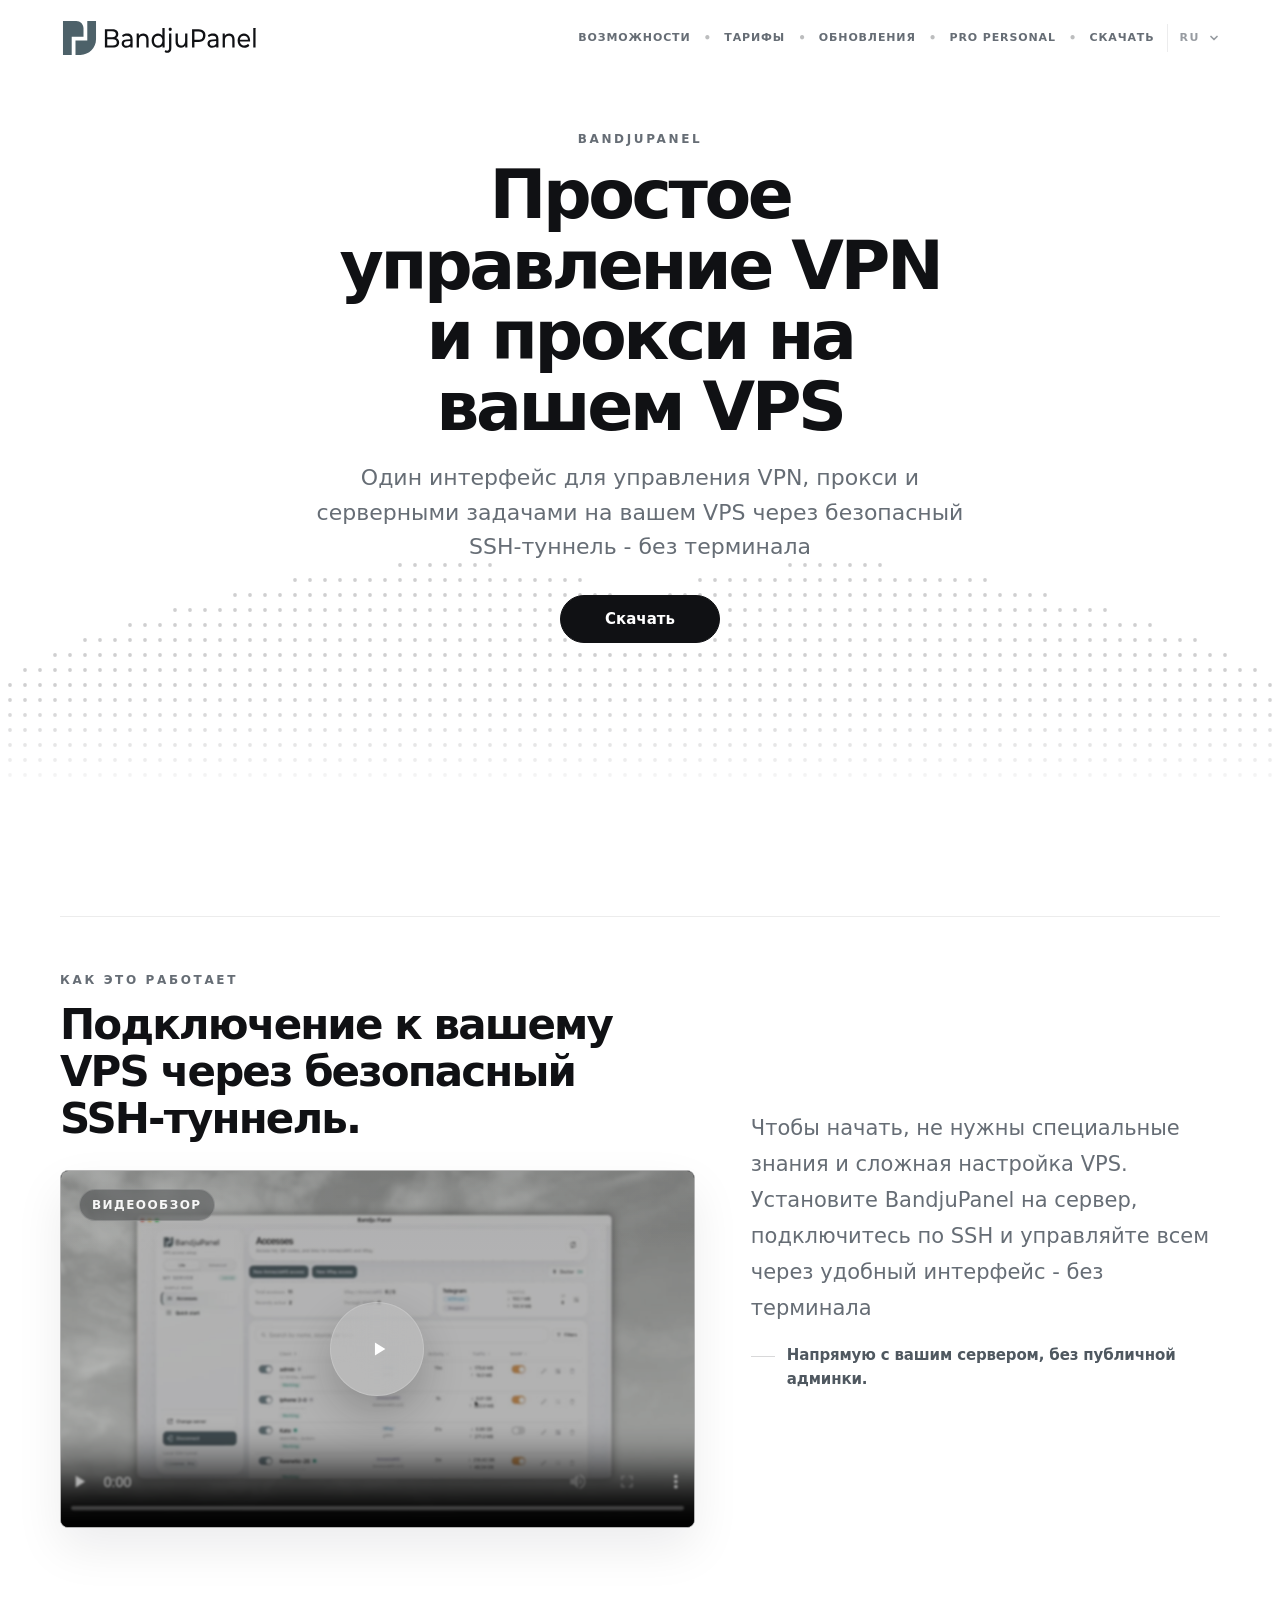
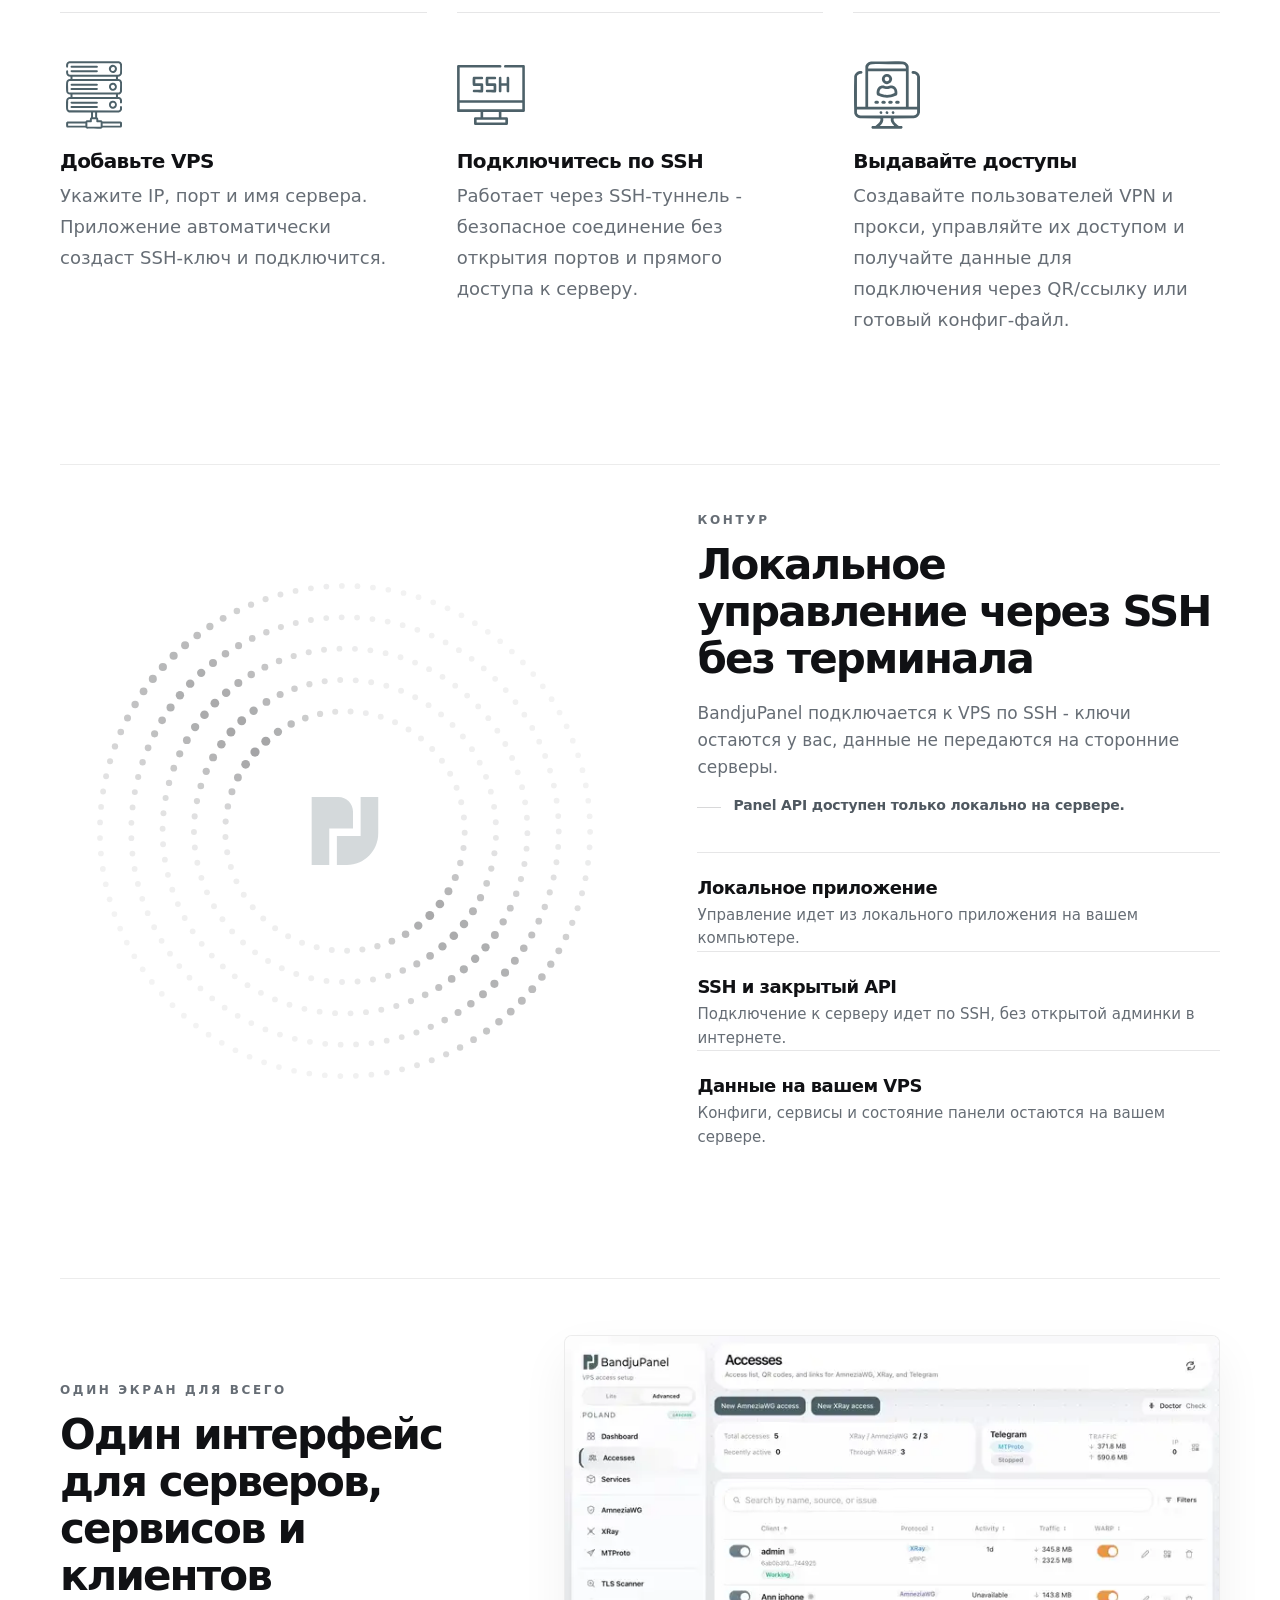
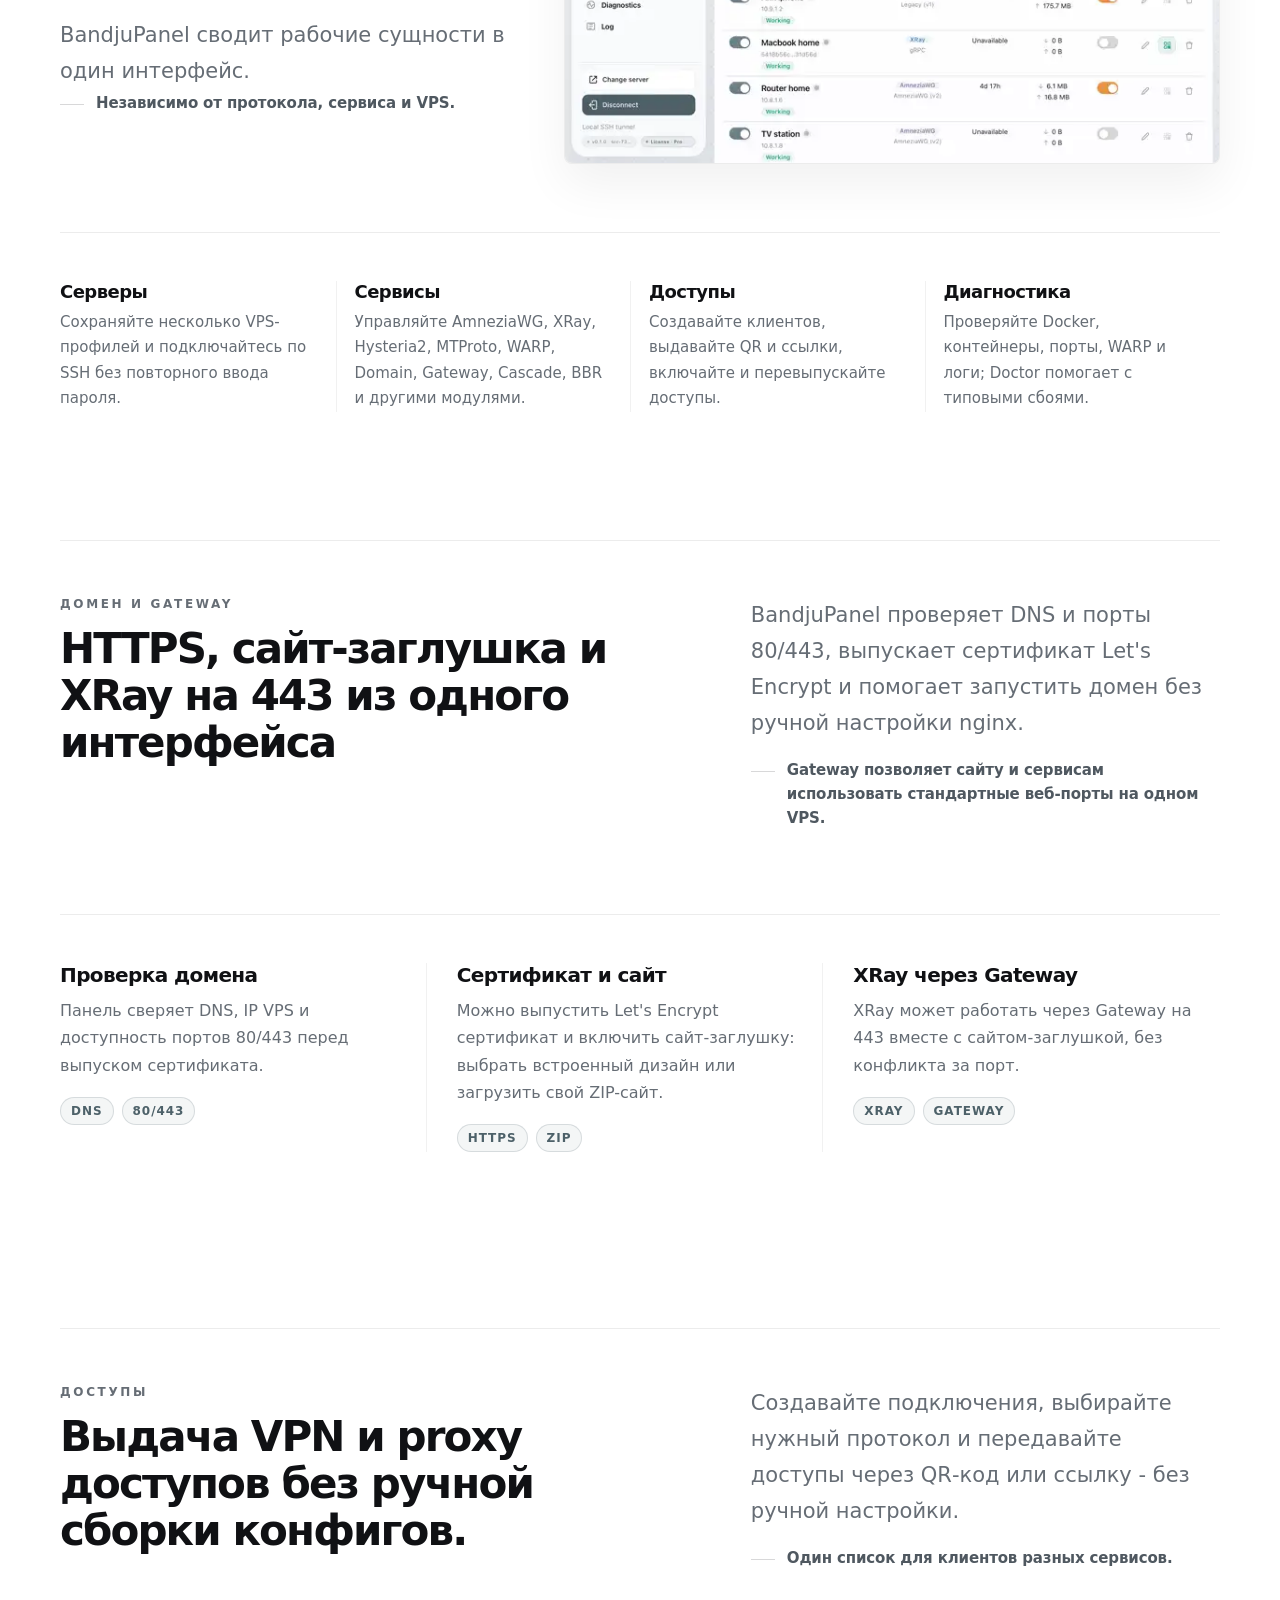
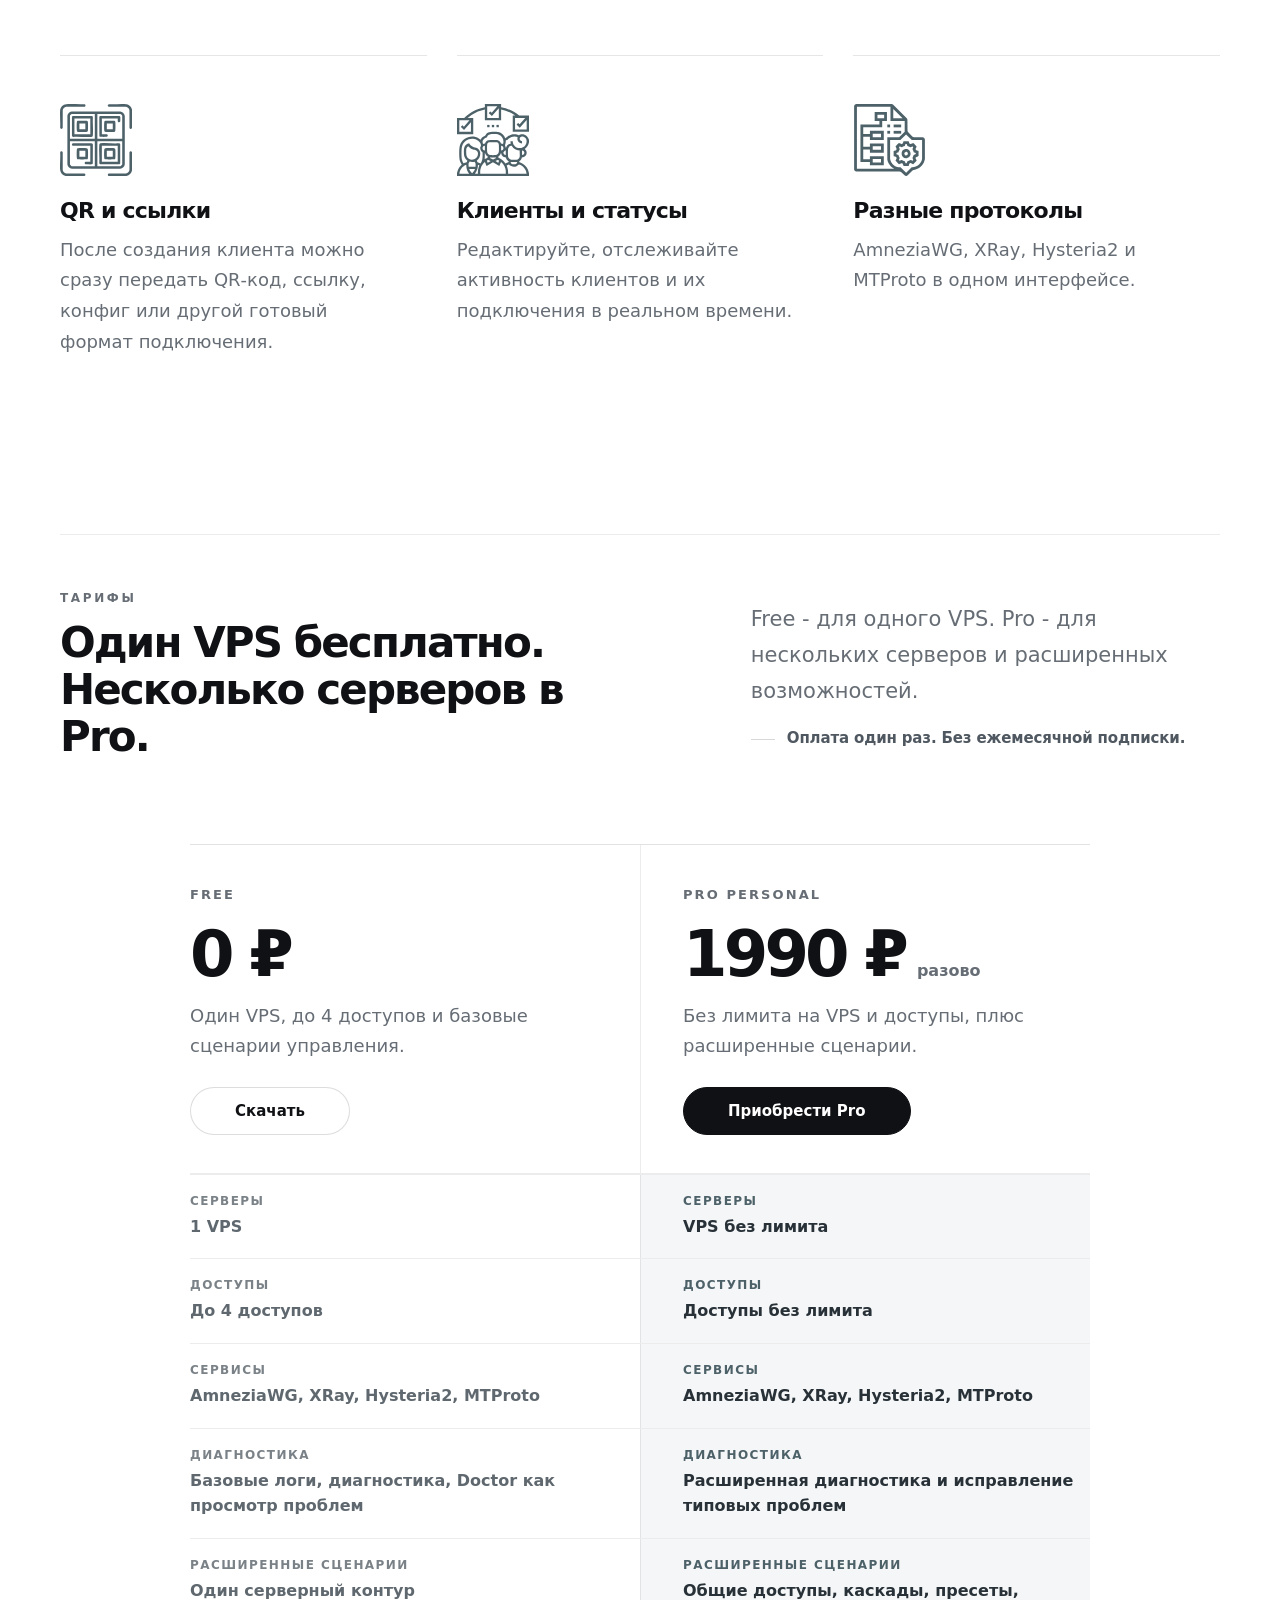
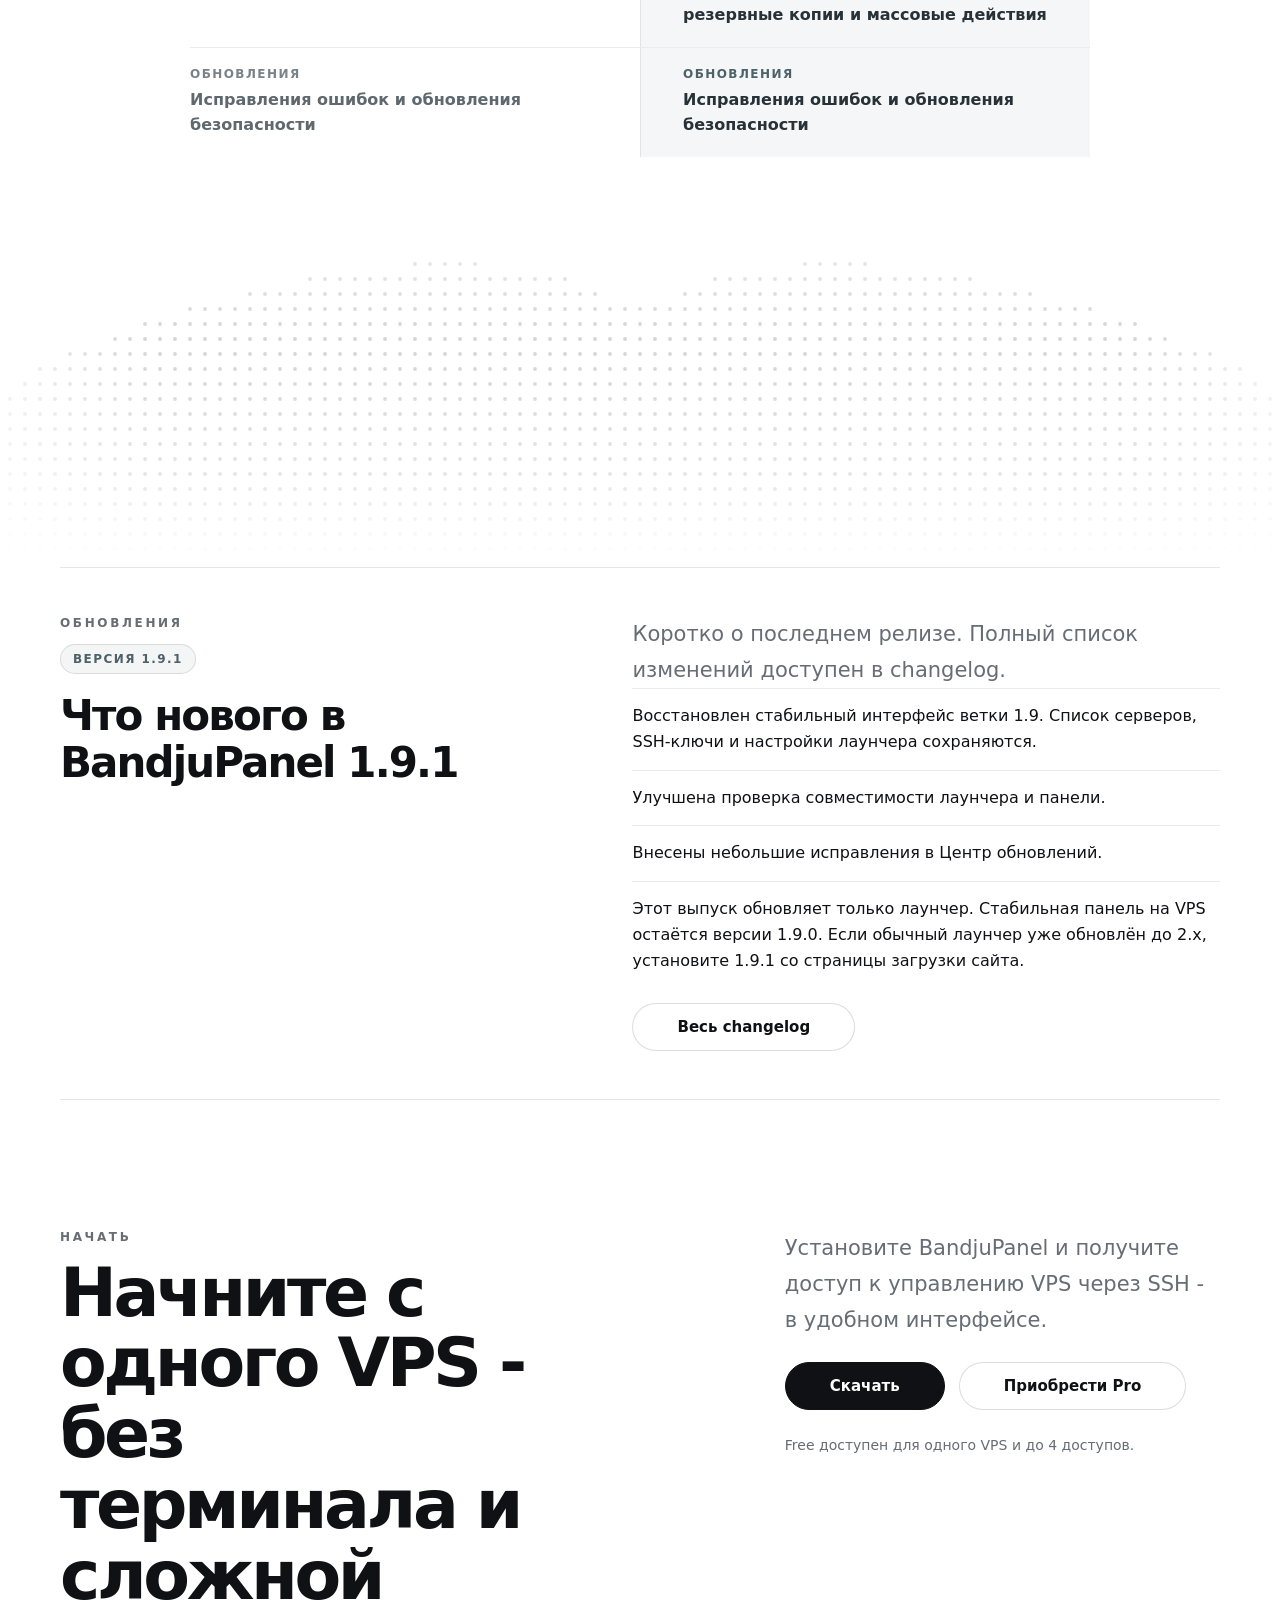
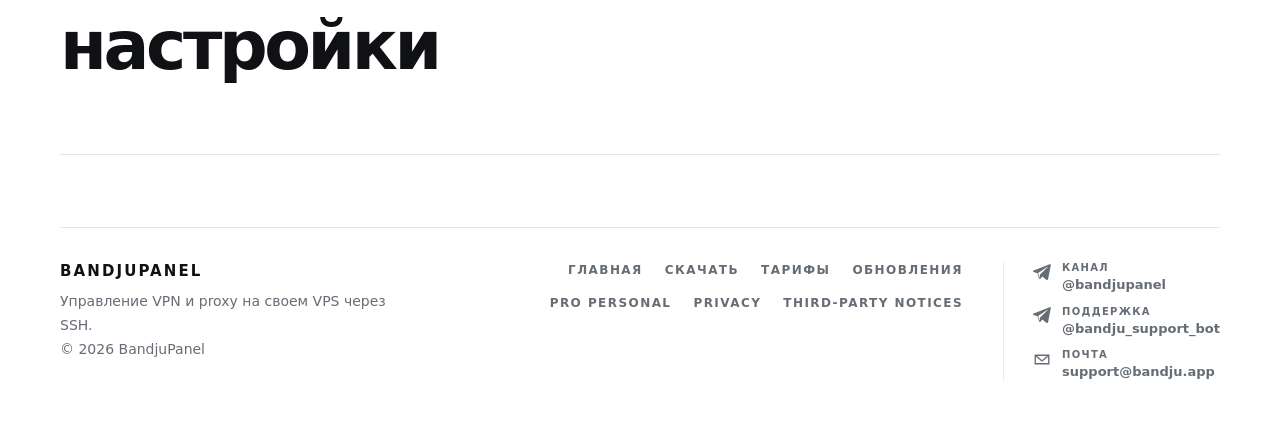
==== commit 1746d01e: "Initial site" ====
--- a/index.html
+++ b/index.html
@@ -28,7 +28,7 @@
   <meta name="twitter:description" content="Управляйте VPN, прокси, доменом, HTTPS и серверными задачами на вашем VPS через SSH — без терминала.">
   <meta name="twitter:image" content="https://bandju.app/assets/ogimage.jpg">
   <meta name="twitter:image:alt" content="BandjuPanel">
-    <link rel="stylesheet" href="/assets/site.css?v=a320afef41">
+    <link rel="stylesheet" href="/assets/site.css?v=572d4cfa8e">
   </head>
   <body class="site-page site-home site-lang-ru">
     <main class="page">
@@ -413,16 +413,16 @@
       <div class="changelog-preview-panel">
         <div>
           <p class="section-kicker">Обновления</p>
-          <span class="changelog-preview-version">Версия 1.8.0</span>
-          <h2 class="section-title" id="changelog-title">Что нового в BandjuPanel 1.8.0</h2>
+          <span class="changelog-preview-version">Версия 1.9.1</span>
+          <h2 class="section-title" id="changelog-title">Что нового в BandjuPanel 1.9.1</h2>
         </div>
         <div>
           <p class="section-lead">Коротко о последнем релизе. Полный список изменений доступен в changelog.</p>
           <ul class="changelog-preview-list">
-            <li>Добавлен новый раздел резервных копий: сервисы, настройки и доступы можно сохранить в локальный файл.</li>
-            <li>На чистом VPS доступно полное восстановление, а на рабочем VPS — безопасное добавление доступов без перезаписи текущих настроек.</li>
-            <li>Перед восстановлением panel показывает подробный план и проверяет совместимость, недостающие сервисы, порты, домен и DNS.</li>
-            <li>Добавлен перенос между VPS: IP и доменные параметры адаптируются, а подключения, требующие нового конфига или повторной привязки, отмечаются отдельно.</li>
+            <li>Восстановлен стабильный интерфейс ветки 1.9. Список серверов, SSH-ключи и настройки лаунчера сохраняются.</li>
+            <li>Улучшена проверка совместимости лаунчера и панели.</li>
+            <li>Внесены небольшие исправления в Центр обновлений.</li>
+            <li>Этот выпуск обновляет только лаунчер. Стабильная панель на VPS остаётся версии 1.9.0. Если обычный лаунчер уже обновлён до 2.x, установите 1.9.1 со страницы загрузки сайта.</li>
           </ul>
           <div class="changelog-preview-actions">
             <a class="button button-subtle" href="/changelog/">Весь changelog</a>
--- a/assets/site.css
+++ b/assets/site.css
@@ -1,3 +1,38 @@
+/* Beta download page: intentionally absent from the public navigation. */
+.site-beta {
+  .page { min-height: 100vh; }
+  .beta-hero { width: min(820px, calc(100% - 40px)); margin: 0 auto; padding: clamp(48px, 7vw, 88px) 0 64px; }
+  .beta-kicker { margin: 0 0 16px; color: var(--muted); font-size: 12px; font-weight: 800; letter-spacing: .18em; text-transform: uppercase; }
+  h1 { display: flex; align-items: center; flex-wrap: wrap; gap: 16px; margin: 0 0 18px; font-size: clamp(36px, 5.5vw, 56px); line-height: 1.08; letter-spacing: -.045em; }
+  .beta-badge { display: inline-flex; border: 1px solid #edcc8f; border-radius: 9px; padding: 7px 12px; background: #fff5e2; color: #946111; font-size: 18px; font-weight: 800; letter-spacing: .02em; }
+  .beta-lead { margin: 0 0 30px; color: var(--muted); font-size: 21px; line-height: 1.55; }
+  .beta-warning { padding: 22px 24px; border: 1px solid #efdfbd; border-radius: 18px; background: #fff6e6; }
+  .beta-warning strong { display: block; margin-bottom: 8px; font-size: 18px; }
+  .beta-warning p { margin: 0 0 14px; font-size: 17px; line-height: 1.6; }
+  .beta-warning a { display: inline-flex; gap: 8px; color: #815512; font-size: 15px; font-weight: 700; text-decoration: underline; text-underline-offset: 4px; }
+  .beta-separate { margin: 24px 0; color: var(--muted); font-size: 16px; line-height: 1.7; }
+  .beta-downloads { display: grid; grid-template-columns: repeat(2, minmax(0, 1fr)); gap: 14px; }
+  .beta-download { display: flex; align-items: center; gap: 14px; min-width: 0; padding: 22px 20px; border: 1px solid var(--line); border-radius: 16px; background: #f5f7f7; transition: background .18s, border-color .18s; }
+  .beta-download:hover { background: #eaf0f1; border-color: #9eafb4; }
+  .beta-download img { flex: none; }
+  .beta-download > span:first-of-type { flex: 1; min-width: 0; }
+  .beta-download strong { display: block; margin-bottom: 6px; font-size: 17px; line-height: 1.3; }
+  .beta-download small { color: var(--muted); font-size: 13px; line-height: 1.5; }
+  .beta-download-arrow { flex: none; color: var(--brand); font-size: 26px; }
+  .beta-download[aria-disabled="true"] { opacity: .48; cursor: wait; pointer-events: none; }
+  .beta-release-status { display: flex; align-items: baseline; flex-wrap: wrap; gap: 10px 16px; margin-top: 16px; min-height: 25px; }
+  .beta-release-status p { margin: 0; color: var(--muted); font-size: 14px; line-height: 1.6; }
+  .beta-retry { padding: 0; border: 0; background: transparent; color: var(--brand); font: inherit; font-size: 14px; font-weight: 700; cursor: pointer; text-decoration: underline; text-underline-offset: 3px; }
+  .beta-app-updates { margin: 16px 0 0; color: var(--muted); font-size: 14px; line-height: 1.6; }
+  a:focus-visible, button:focus-visible { outline: 3px solid var(--brand); outline-offset: 5px; }
+  @media (max-width: 650px) {
+    .beta-hero { width: calc(100% - 40px); padding-top: 40px; }
+    .beta-lead { font-size: 18px; }
+    .beta-warning { padding: 18px; }
+    .beta-downloads { grid-template-columns: 1fr; }
+  }
+}
+
 /* Base */
 
 :root {
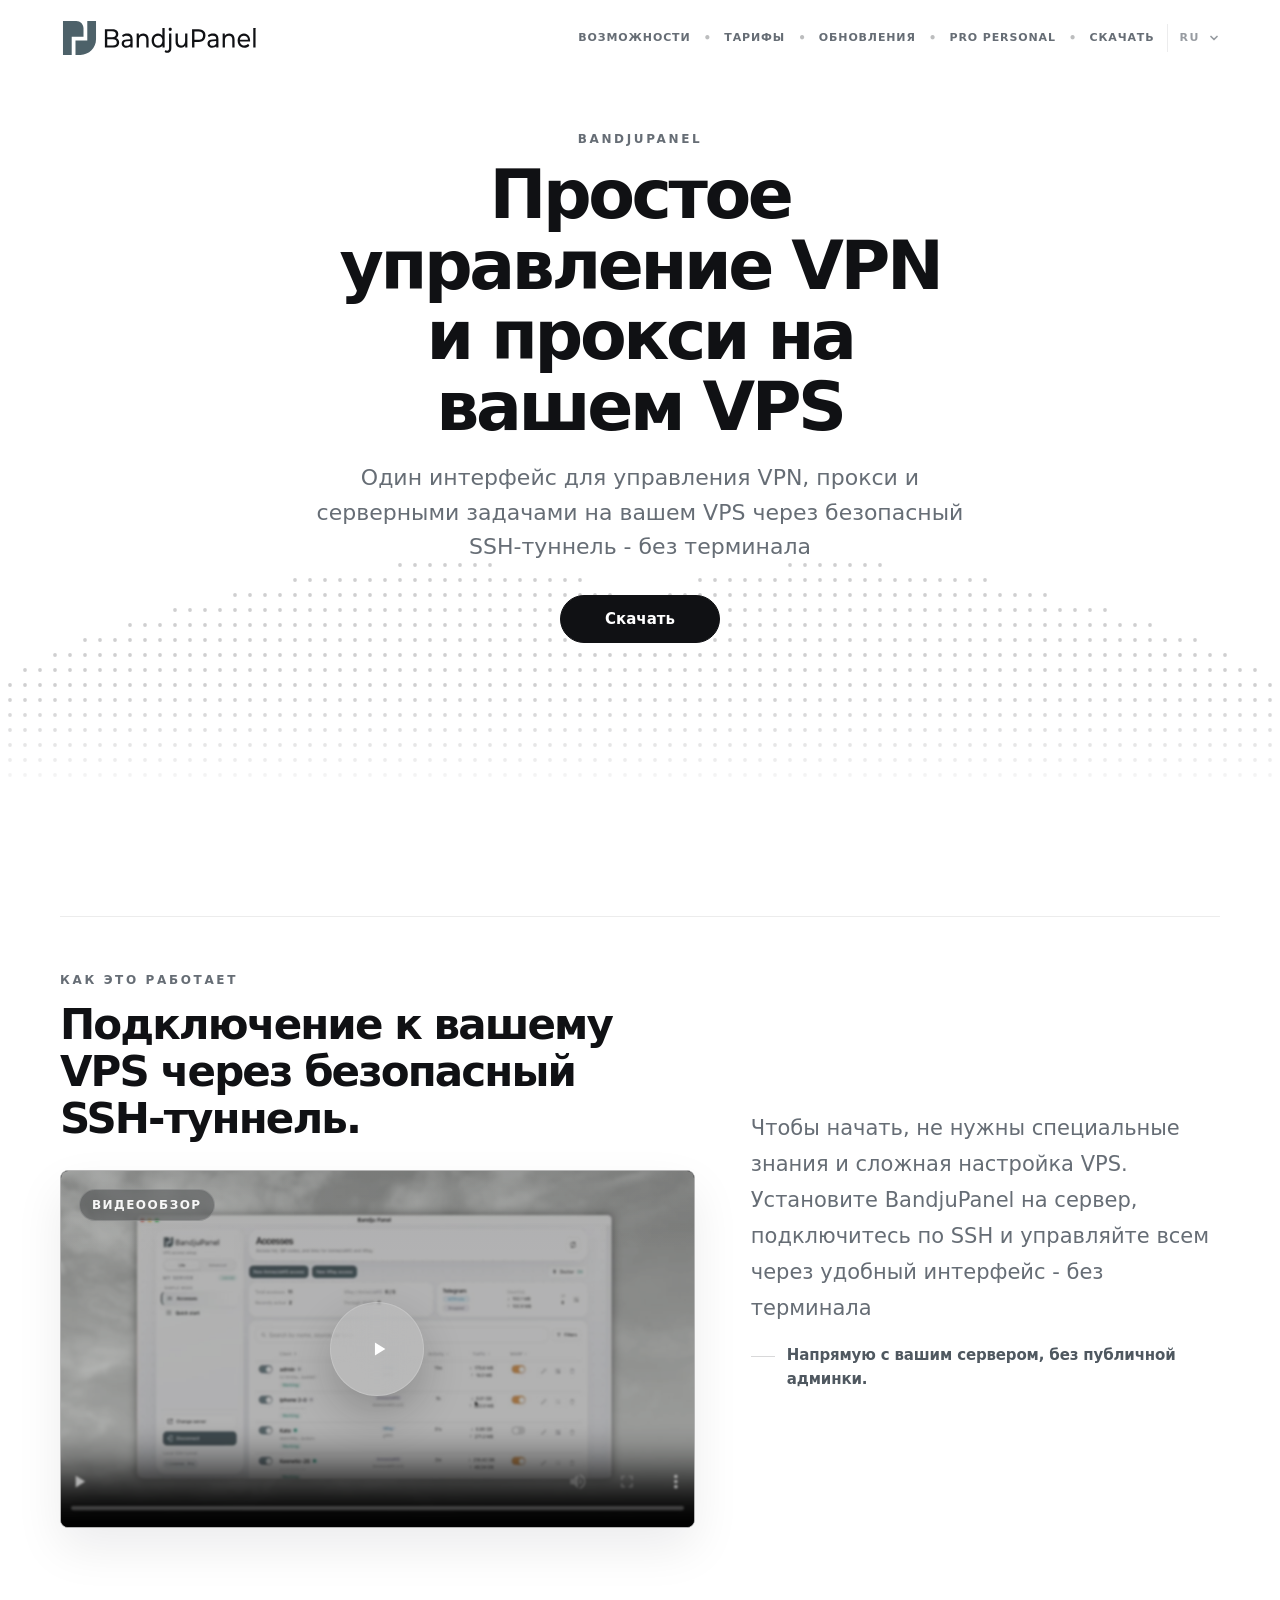
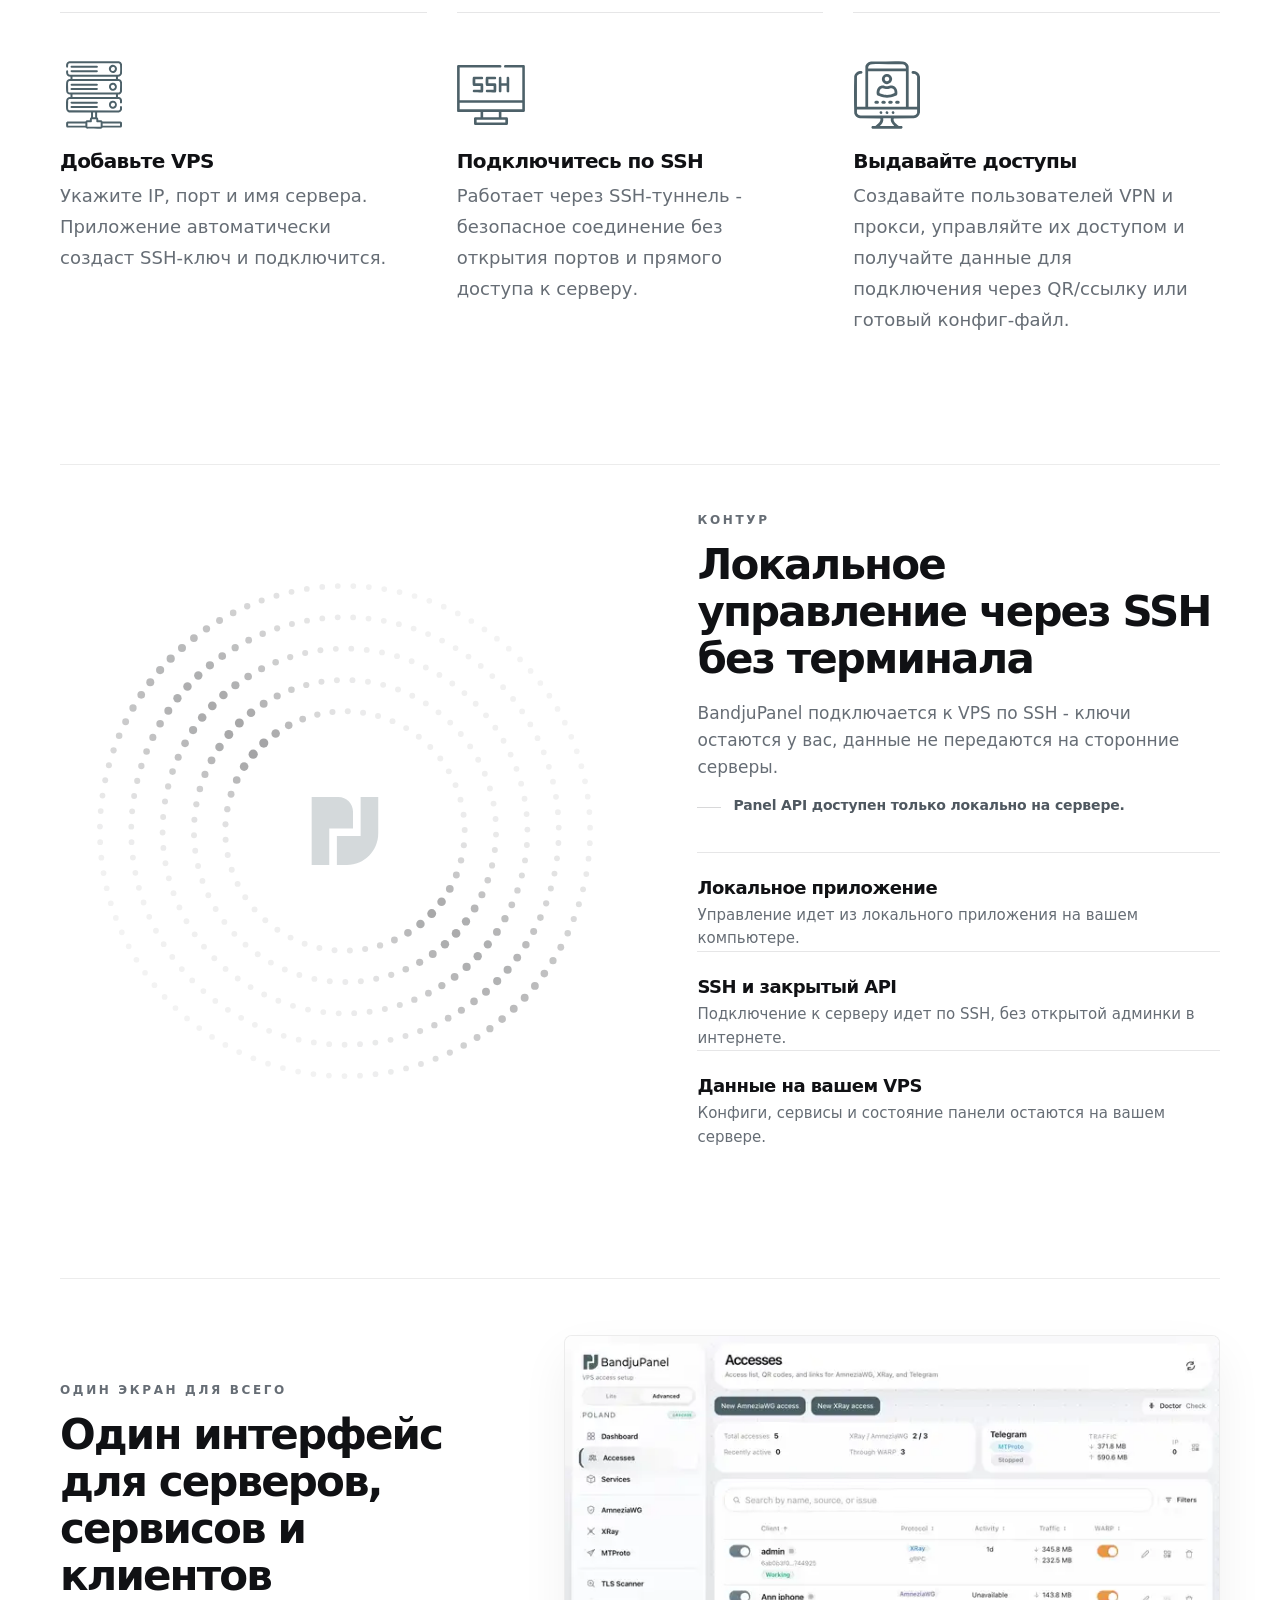
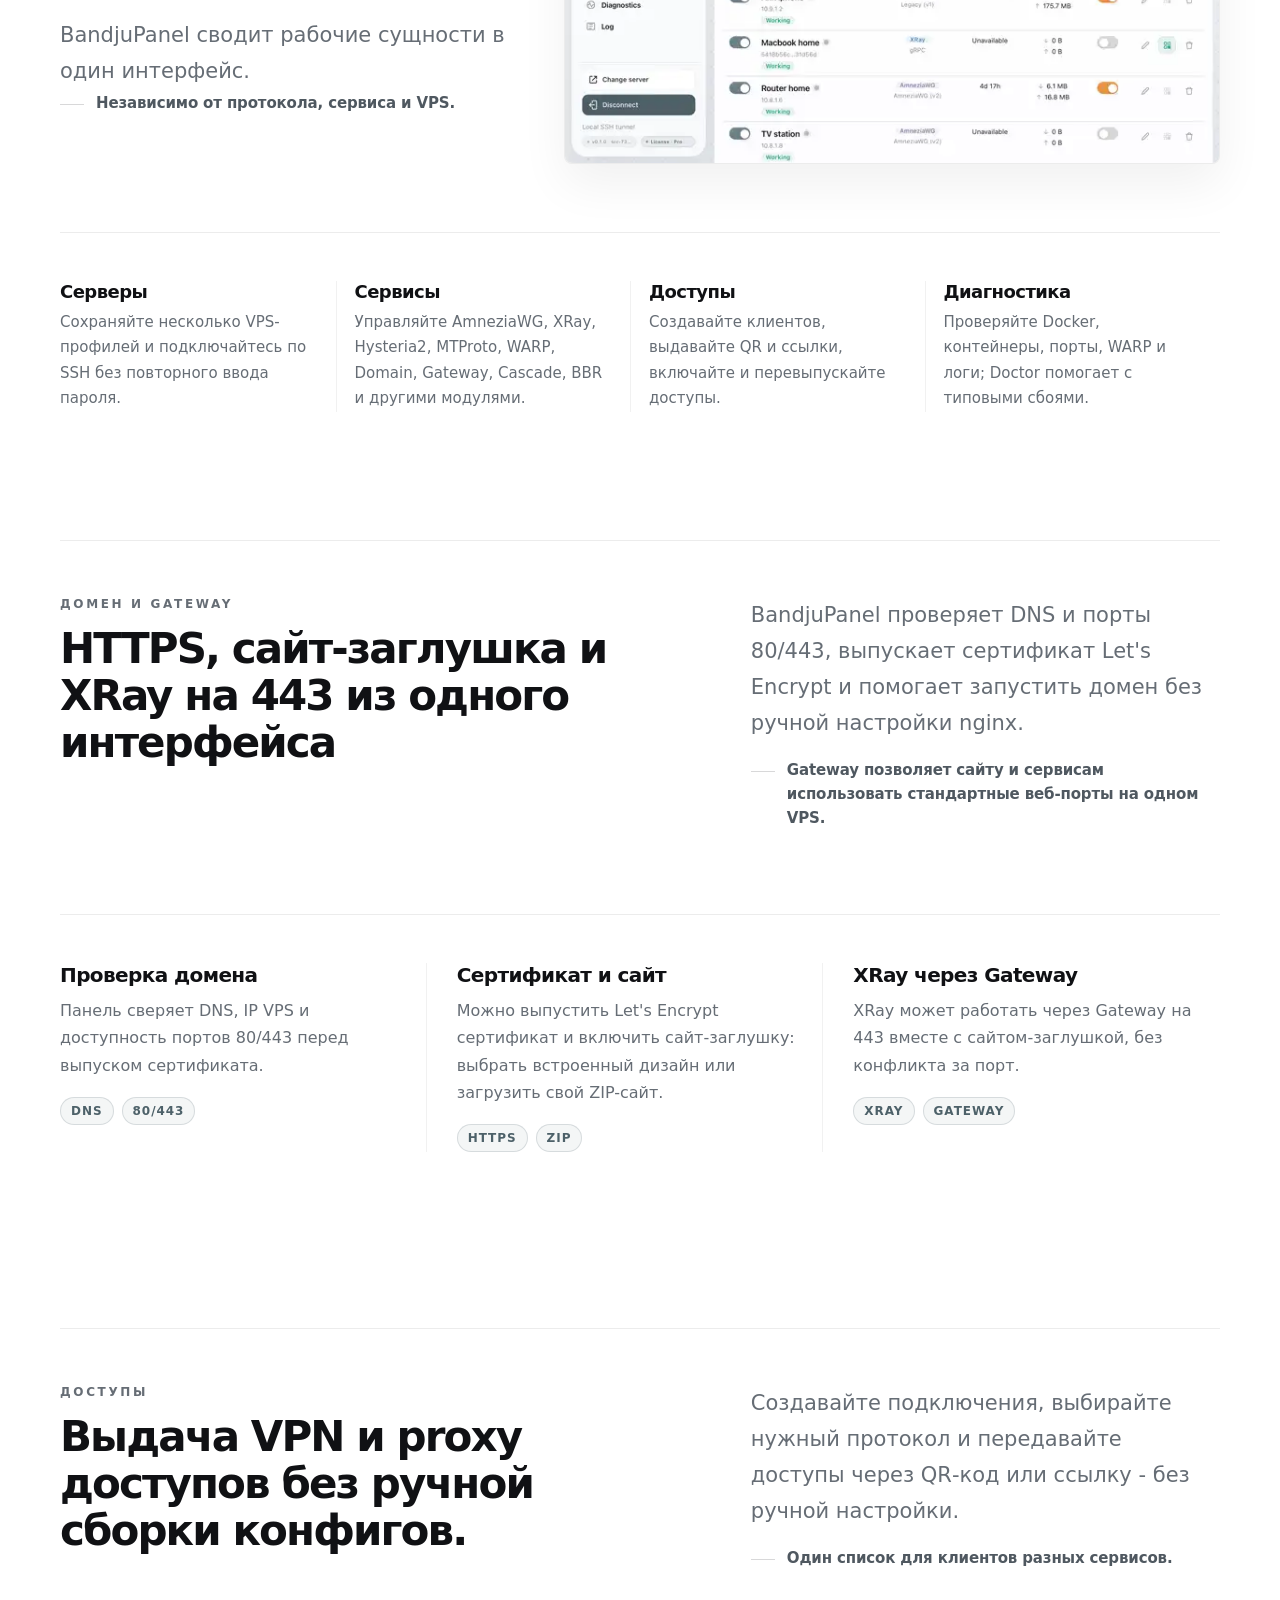
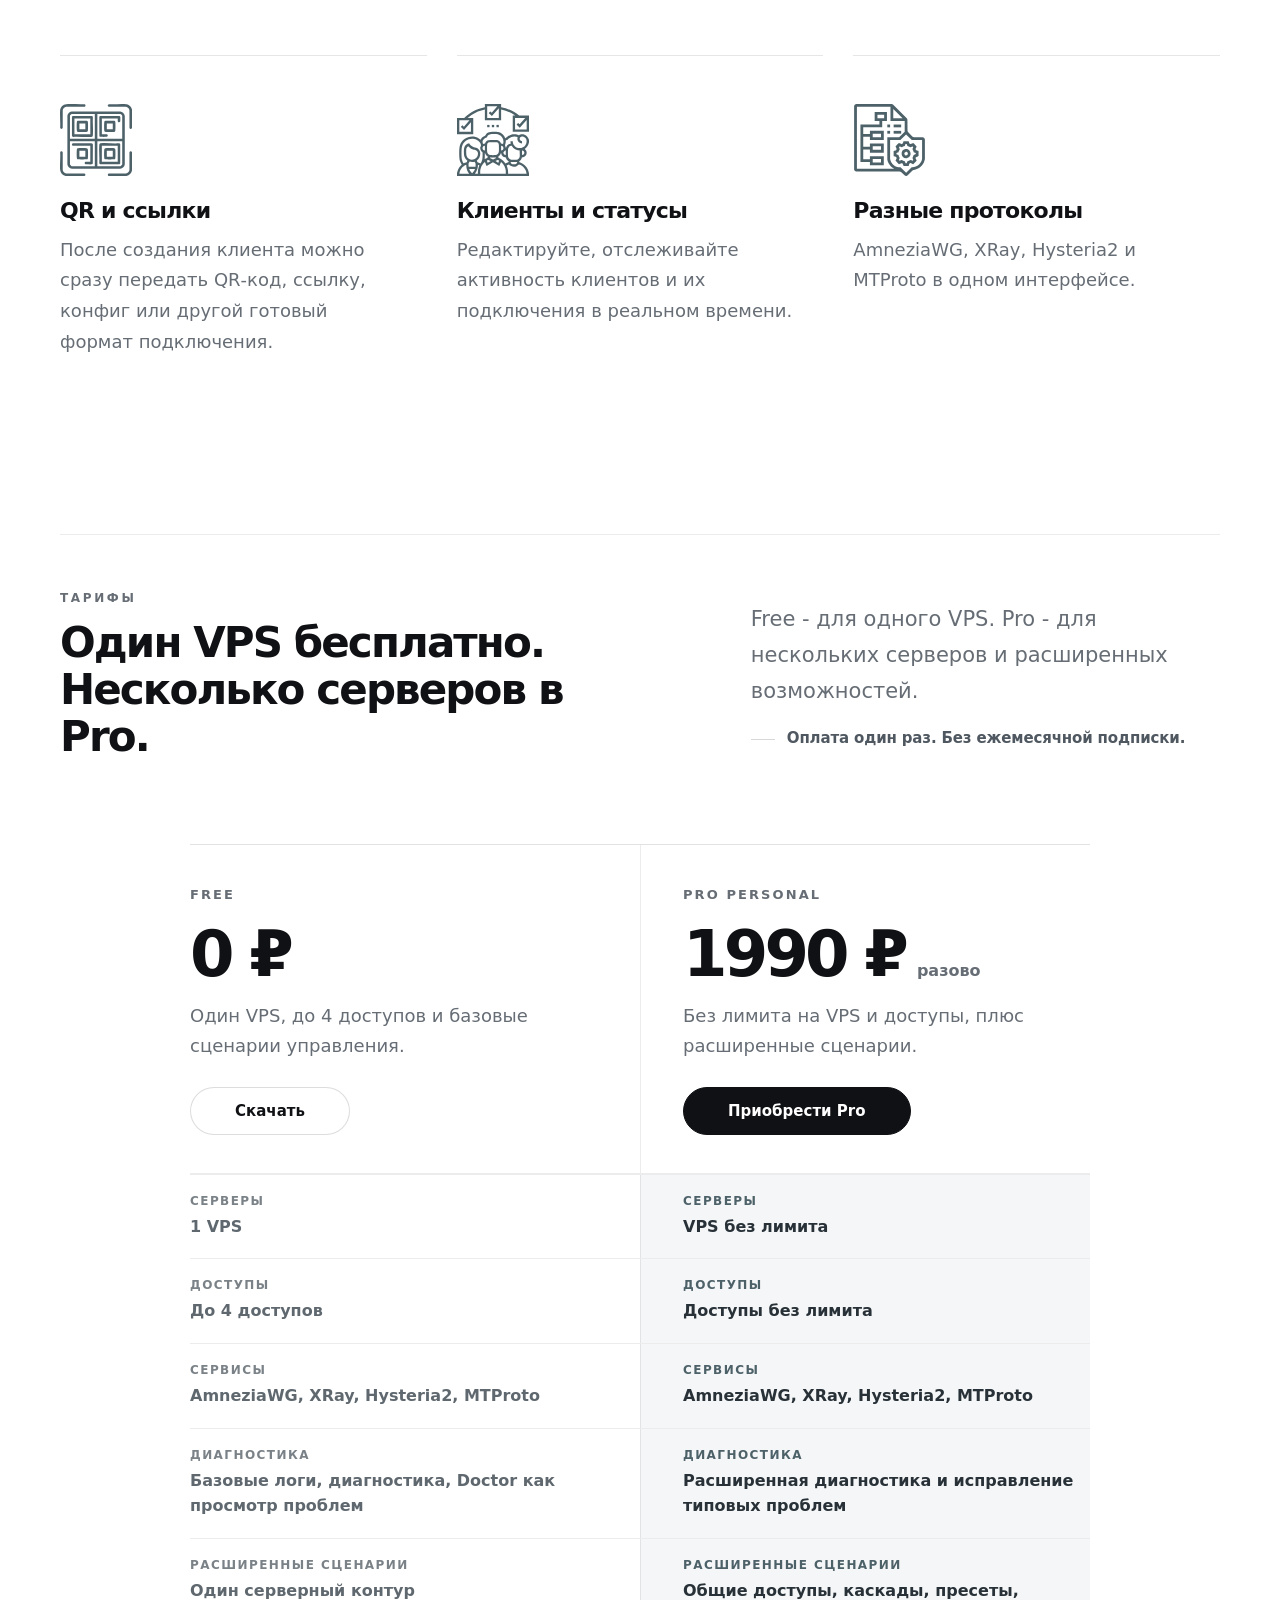
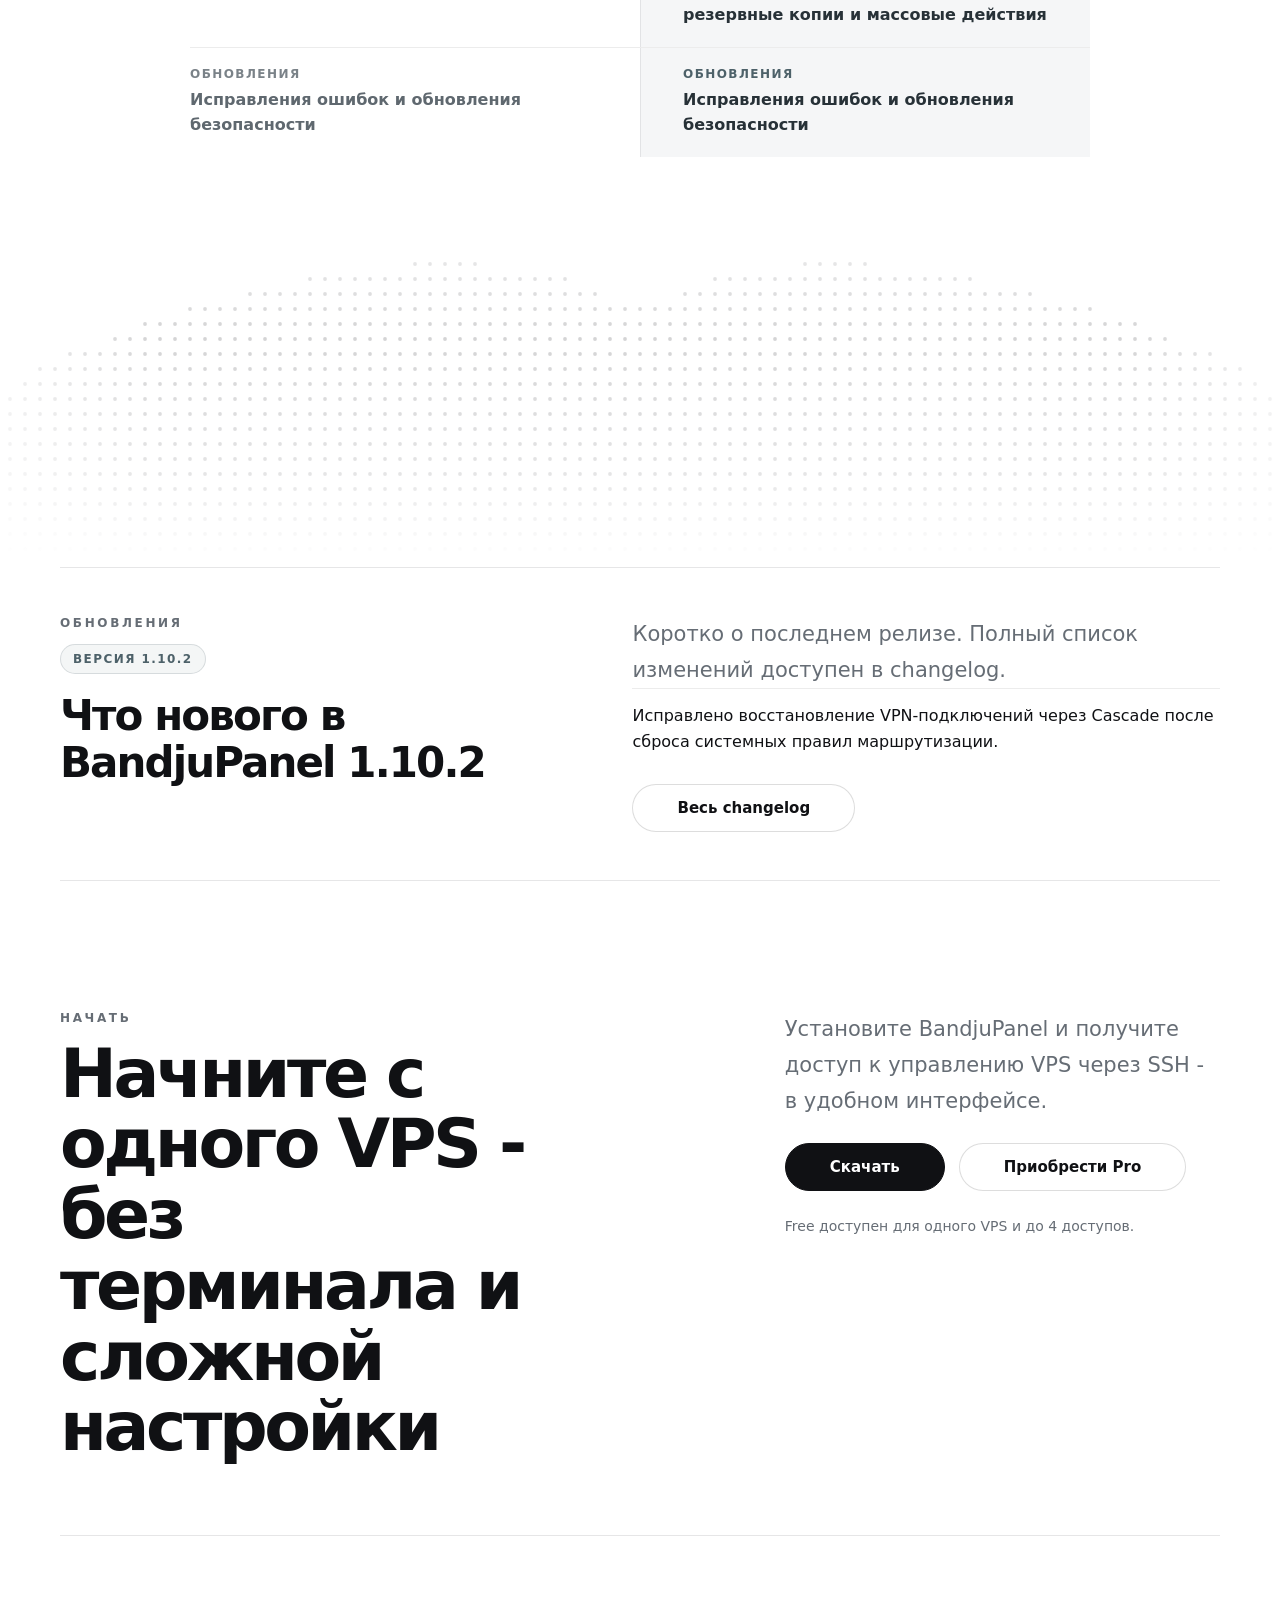
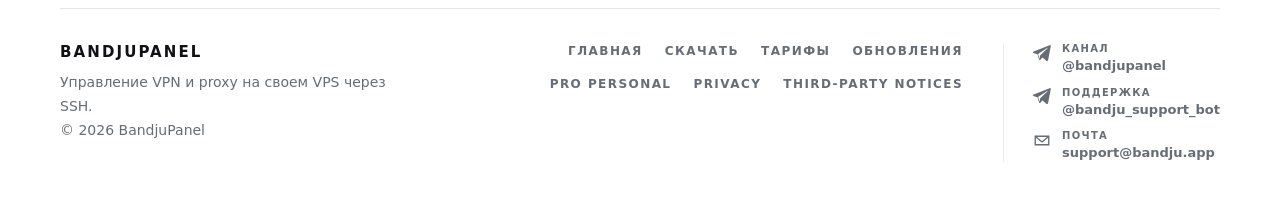
==== commit 95903ccb: "Initial site" ====
--- a/index.html
+++ b/index.html
@@ -413,16 +413,13 @@
       <div class="changelog-preview-panel">
         <div>
           <p class="section-kicker">Обновления</p>
-          <span class="changelog-preview-version">Версия 1.9.1</span>
-          <h2 class="section-title" id="changelog-title">Что нового в BandjuPanel 1.9.1</h2>
+          <span class="changelog-preview-version">Версия 1.10.2</span>
+          <h2 class="section-title" id="changelog-title">Что нового в BandjuPanel 1.10.2</h2>
         </div>
         <div>
           <p class="section-lead">Коротко о последнем релизе. Полный список изменений доступен в changelog.</p>
           <ul class="changelog-preview-list">
-            <li>Восстановлен стабильный интерфейс ветки 1.9. Список серверов, SSH-ключи и настройки лаунчера сохраняются.</li>
-            <li>Улучшена проверка совместимости лаунчера и панели.</li>
-            <li>Внесены небольшие исправления в Центр обновлений.</li>
-            <li>Этот выпуск обновляет только лаунчер. Стабильная панель на VPS остаётся версии 1.9.0. Если обычный лаунчер уже обновлён до 2.x, установите 1.9.1 со страницы загрузки сайта.</li>
+            <li>Исправлено восстановление VPN-подключений через Cascade после сброса системных правил маршрутизации.</li>
           </ul>
           <div class="changelog-preview-actions">
             <a class="button button-subtle" href="/changelog/">Весь changelog</a>
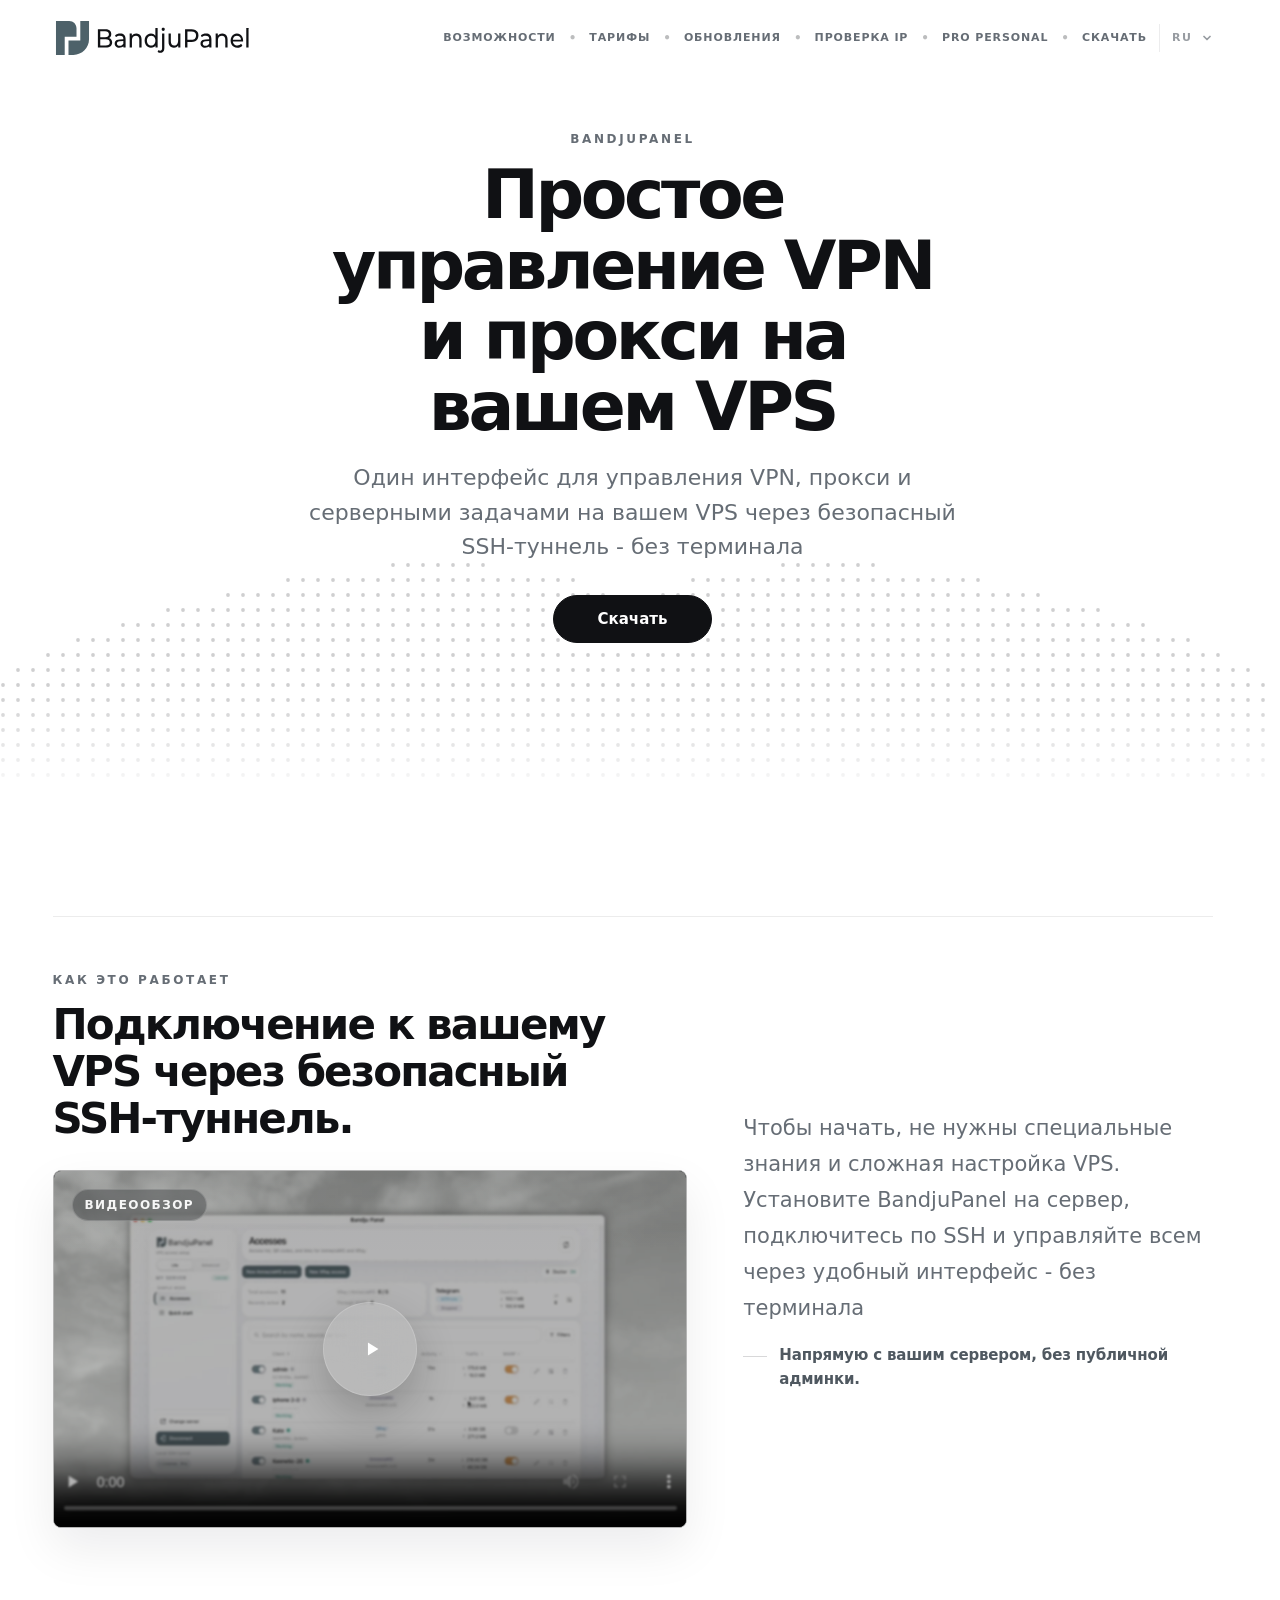
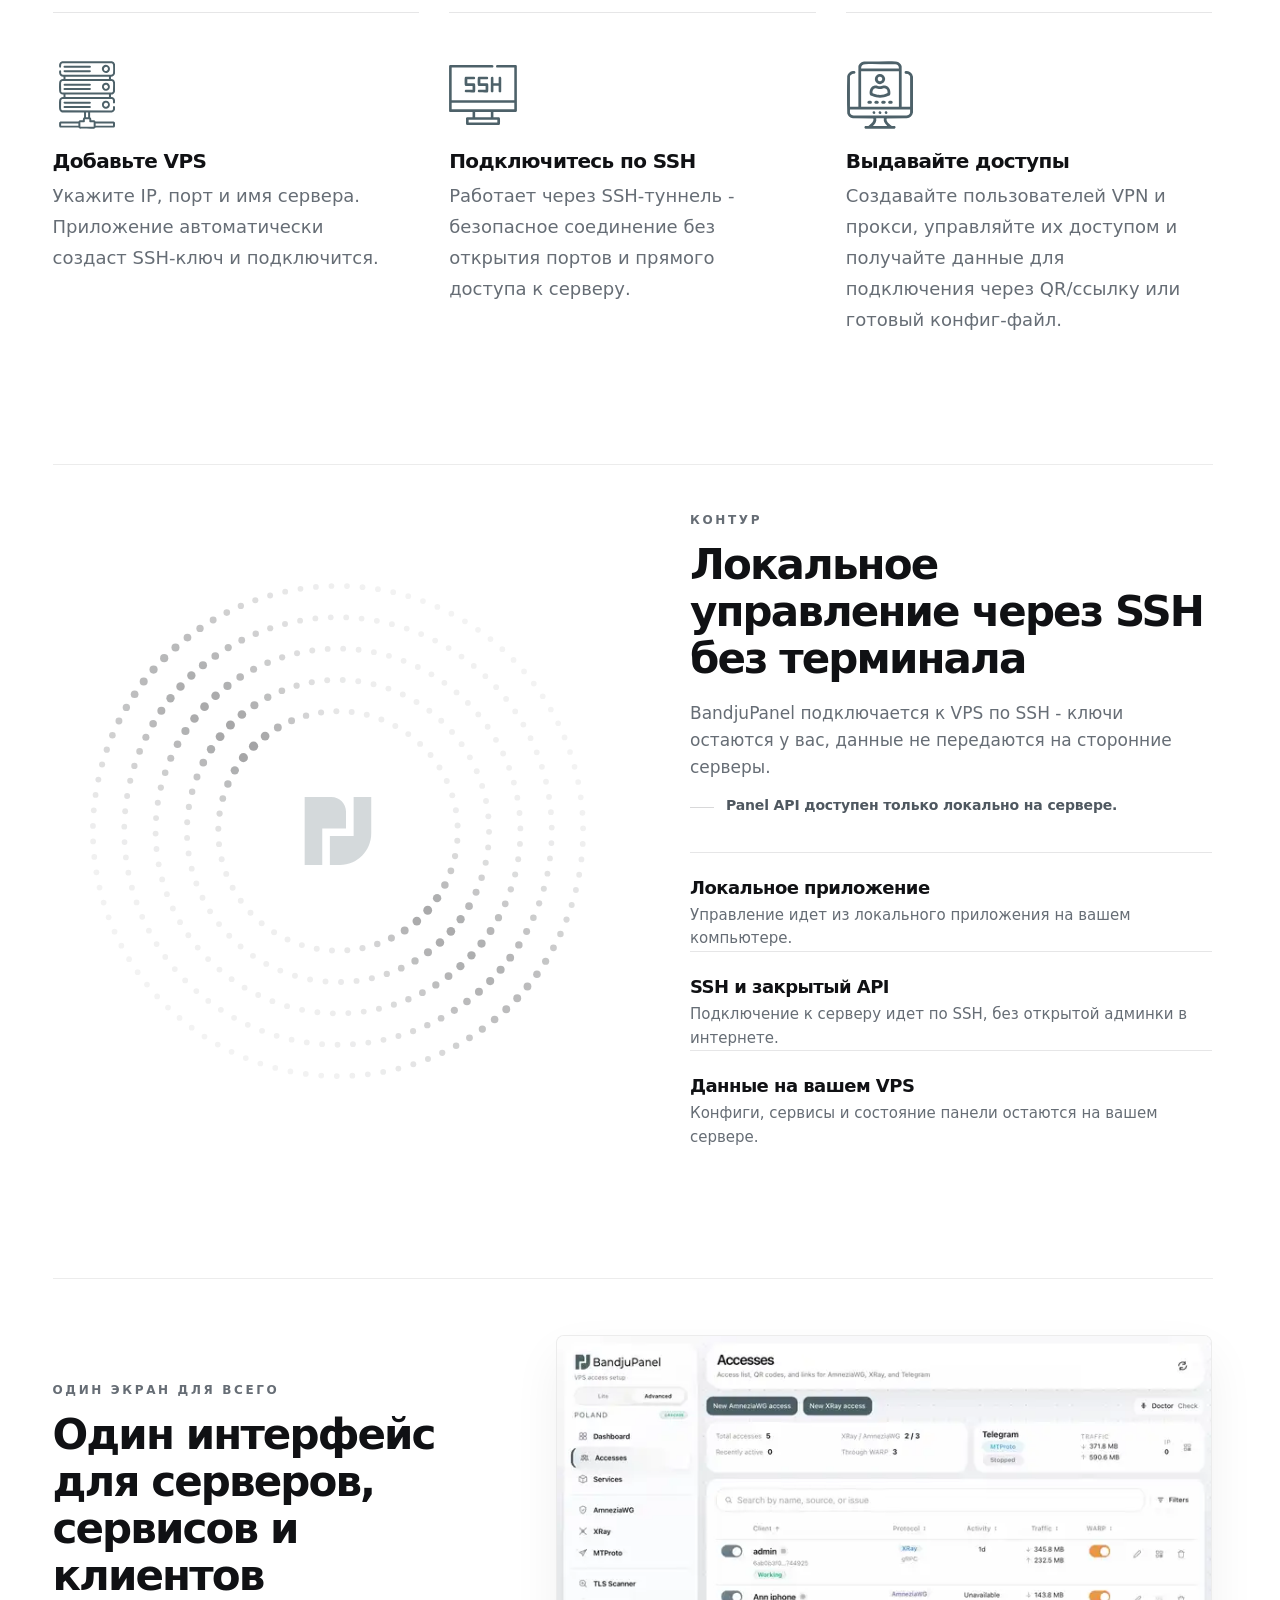
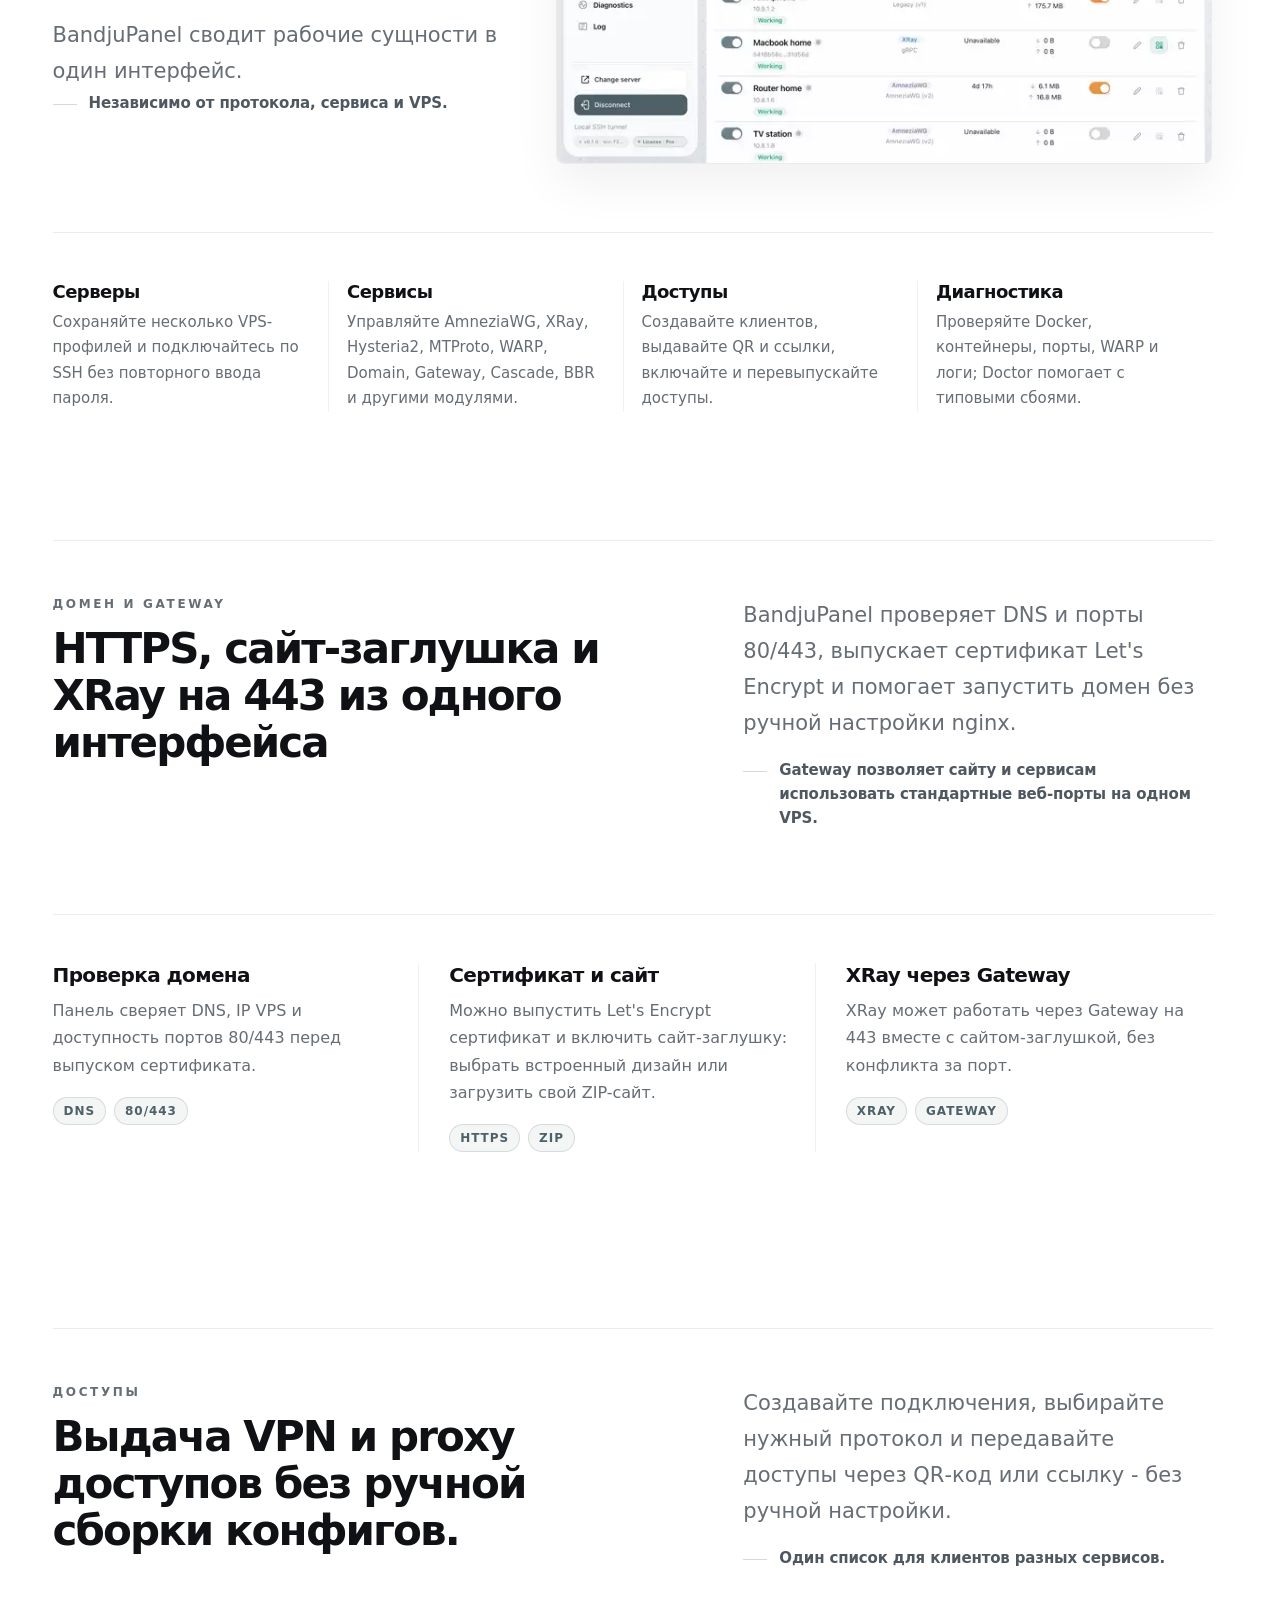
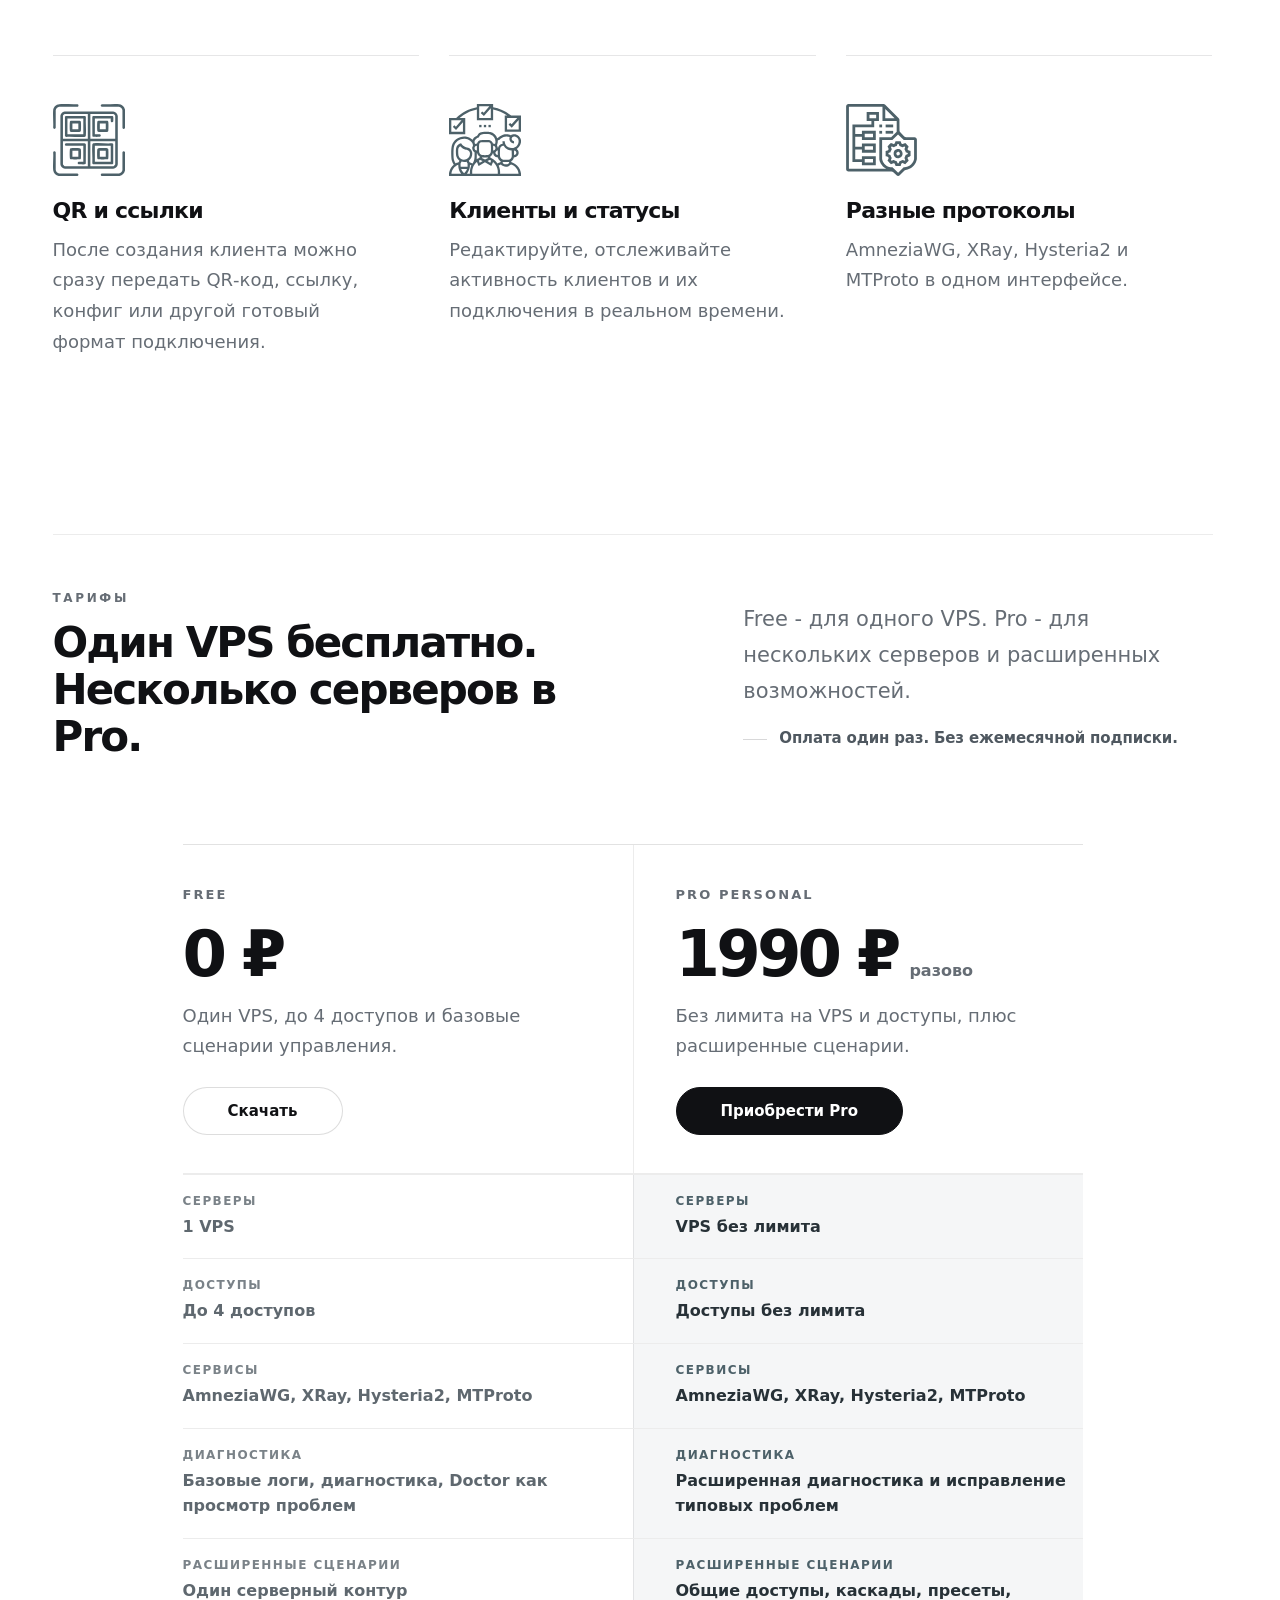
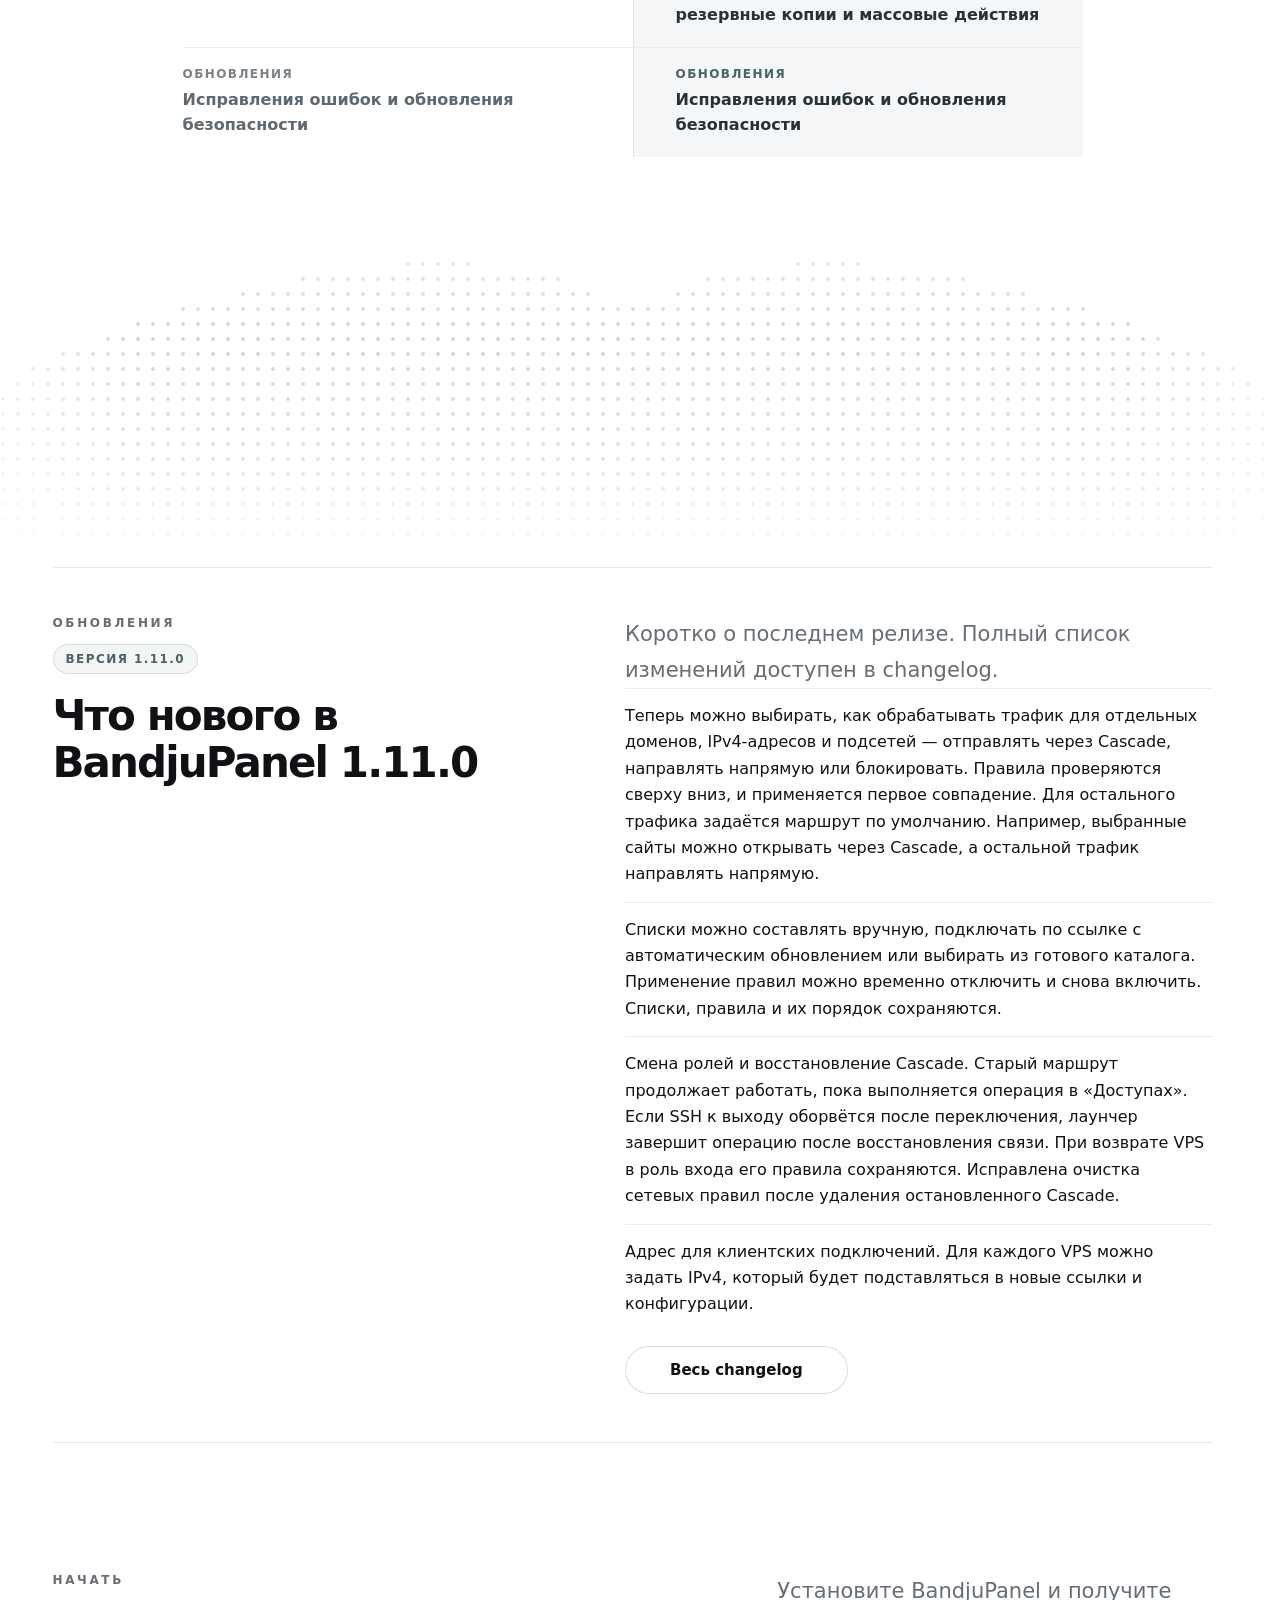
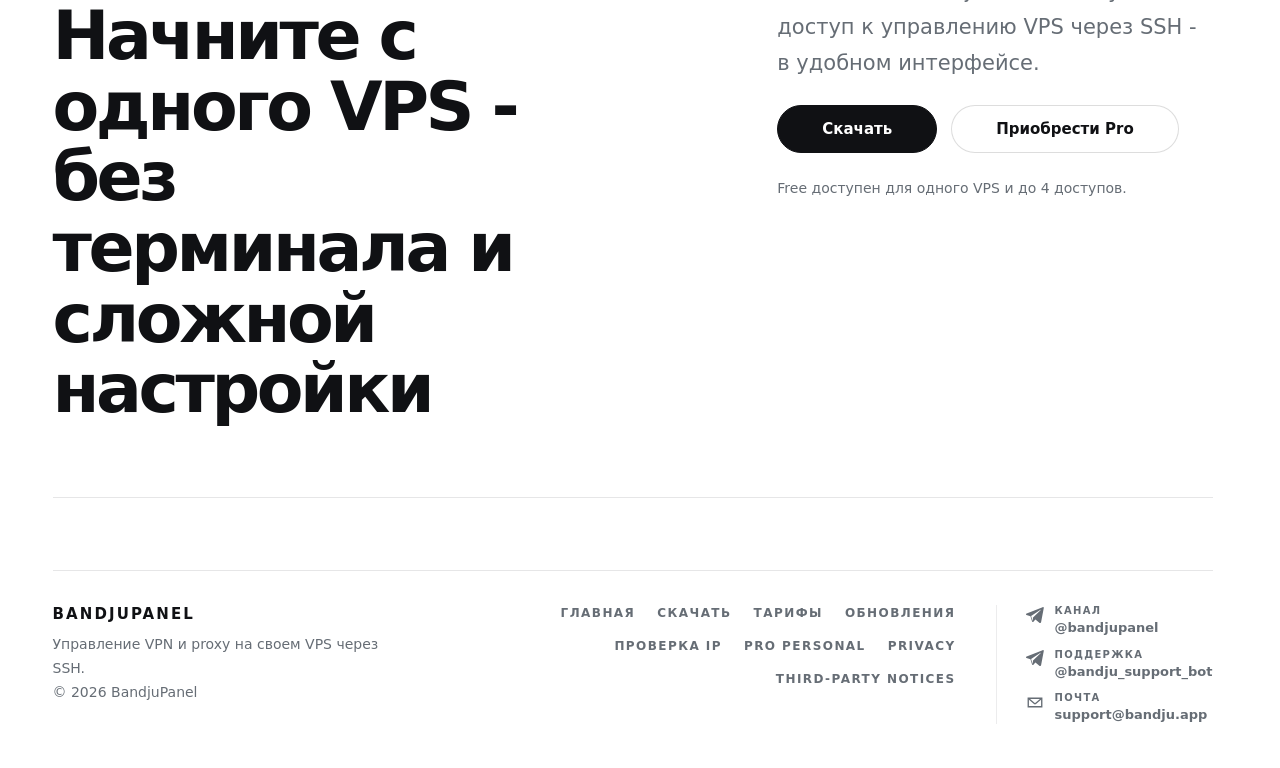
==== commit 167195de: "Initial site" ====
--- a/index.html
+++ b/index.html
@@ -28,7 +28,7 @@
   <meta name="twitter:description" content="Управляйте VPN, прокси, доменом, HTTPS и серверными задачами на вашем VPS через SSH — без терминала.">
   <meta name="twitter:image" content="https://bandju.app/assets/ogimage.jpg">
   <meta name="twitter:image:alt" content="BandjuPanel">
-    <link rel="stylesheet" href="/assets/site.css?v=572d4cfa8e">
+    <link rel="stylesheet" href="/assets/site.css?v=98cfa1f506">
   </head>
   <body class="site-page site-home site-lang-ru">
     <main class="page">
@@ -44,6 +44,8 @@
         <a class="menu-link" href="/#pricing">Тарифы</a>
         <span class="menu-divider" aria-hidden="true">•</span>
         <a class="menu-link" href="/changelog/">Обновления</a>
+        <span class="menu-divider" aria-hidden="true">•</span>
+        <a class="menu-link" href="/check-ip/">Проверка IP</a>
         <span class="menu-divider" aria-hidden="true">•</span>
         <a class="menu-link" href="/pro/">Pro Personal</a>
         <span class="menu-divider" aria-hidden="true">•</span>
@@ -413,13 +415,16 @@
       <div class="changelog-preview-panel">
         <div>
           <p class="section-kicker">Обновления</p>
-          <span class="changelog-preview-version">Версия 1.10.2</span>
-          <h2 class="section-title" id="changelog-title">Что нового в BandjuPanel 1.10.2</h2>
+          <span class="changelog-preview-version">Версия 1.11.0</span>
+          <h2 class="section-title" id="changelog-title">Что нового в BandjuPanel 1.11.0</h2>
         </div>
         <div>
           <p class="section-lead">Коротко о последнем релизе. Полный список изменений доступен в changelog.</p>
           <ul class="changelog-preview-list">
-            <li>Исправлено восстановление VPN-подключений через Cascade после сброса системных правил маршрутизации.</li>
+            <li>Теперь можно выбирать, как обрабатывать трафик для отдельных доменов, IPv4-адресов и подсетей — отправлять через Cascade, направлять напрямую или блокировать. Правила проверяются сверху вниз, и применяется первое совпадение. Для остального трафика задаётся маршрут по умолчанию. Например, выбранные сайты можно открывать через Cascade, а остальной трафик направлять напрямую.</li>
+            <li>Списки можно составлять вручную, подключать по ссылке с автоматическим обновлением или выбирать из готового каталога. Применение правил можно временно отключить и снова включить. Списки, правила и их порядок сохраняются.</li>
+            <li>Смена ролей и восстановление Cascade. Старый маршрут продолжает работать, пока выполняется операция в «Доступах». Если SSH к выходу оборвётся после переключения, лаунчер завершит операцию после восстановления связи. При возврате VPS в роль входа его правила сохраняются. Исправлена очистка сетевых правил после удаления остановленного Cascade.</li>
+            <li>Адрес для клиентских подключений. Для каждого VPS можно задать IPv4, который будет подставляться в новые ссылки и конфигурации.</li>
           </ul>
           <div class="changelog-preview-actions">
             <a class="button button-subtle" href="/changelog/">Весь changelog</a>
@@ -458,6 +463,7 @@
     <a class="footer-link" href="/download/">Скачать</a>
     <a class="footer-link" href="/#pricing">Тарифы</a>
     <a class="footer-link" href="/changelog/">Обновления</a>
+    <a class="footer-link" href="/check-ip/">Проверка IP</a>
     <a class="footer-link" href="/pro/">Pro Personal</a>
     <a class="footer-link" href="/privacy/">Privacy</a>
     <a class="footer-link" href="https://github.com/bandju/bandju-panel-releases/blob/main/THIRD_PARTY_NOTICES.md" target="_blank" rel="noreferrer noopener">Third-party notices</a>
--- a/assets/site.css
+++ b/assets/site.css
@@ -33,6 +33,106 @@
   }
 }
 
+/* Public IP and TCP port checker. */
+.site-check-ip {
+  [hidden] { display: none !important; }
+  .ip-check { --muted: #56616a; --line: #d5dce0; width: min(1160px, calc(100% - 40px)); margin: 0 auto; padding: clamp(24px, 3vw, 40px) 0 32px; }
+  .check-intro { margin-bottom: 20px; }
+  h1 { margin: 0 0 12px; font-size: clamp(34px, 4.2vw, 48px); font-weight: 700; line-height: 1.08; letter-spacing: -.05em; overflow-wrap: anywhere; }
+  .check-lead { margin: 0; color: var(--muted); font-size: 18px; line-height: 1.45; }
+  .check-form { padding: 20px; border: 1px solid #c8d0d6; border-radius: 14px; background: #f1f3f5; }
+  fieldset { min-width: 0; margin: 0; padding: 0; border: 0; }
+  .check-fields { display: grid; grid-template-columns: minmax(0, 1.6fr) minmax(0, 1fr) minmax(0, 1.2fr); gap: 14px; }
+  .check-field { min-width: 0; }
+  .check-field > label { display: block; margin-bottom: 6px; color: var(--ink); font-size: 14px; font-weight: 700; }
+  .check-field input, .check-field select { width: 100%; min-height: 44px; padding: 9px 12px; border: 1px solid #b8c2c9; border-radius: 8px; background: #fff; color: var(--ink); font: inherit; font-size: 15px; }
+  .check-target-control { position: relative; }
+  .check-target-control input { padding-right: 96px; }
+  .check-my-ip { position: absolute; top: 6px; right: 6px; width: 78px; height: 32px; padding: 0 9px; border: 1px solid #c8d0d6; border-radius: 5px; background: #f1f3f5; color: #38444d; font: inherit; font-size: 12px; font-weight: 600; line-height: 1; white-space: nowrap; cursor: pointer; }
+  .check-my-ip:hover:not(:disabled) { border-color: #abb7bf; background: #e6ebee; color: var(--ink); }
+  .check-my-ip:disabled { opacity: .65; cursor: wait; }
+  .check-field select { appearance: none; padding-right: 40px; background-image: url("data:image/svg+xml,%3Csvg xmlns='http://www.w3.org/2000/svg' viewBox='0 0 10 6'%3E%3Cpath d='m1 1 4 4 4-4' fill='none' stroke='%23666d75' stroke-width='1.5' stroke-linecap='round' stroke-linejoin='round'/%3E%3C/svg%3E"); background-repeat: no-repeat; background-position: right 16px center; background-size: 10px 6px; }
+  .check-field input::placeholder { color: #6b747d; font-size: 14px; }
+  .check-field small { display: block; margin-top: 4px; color: var(--muted); font-size: 12px; line-height: 1.4; }
+  .check-field small.is-error { color: #913c26; }
+  .check-country-note { display: flex; align-items: baseline; flex-wrap: wrap; gap: 4px 10px; min-height: 17px; margin: 8px 0 12px; }
+  .check-country-note p { margin: 0; color: var(--muted); font-size: 12px; line-height: 1.4; }
+  .check-text-button { padding: 0; border: 0; background: transparent; color: var(--brand); font: inherit; font-size: 12px; cursor: pointer; text-decoration: underline; text-underline-offset: 3px; }
+  .check-consent { display: flex; align-items: flex-start; gap: 9px; width: fit-content; color: var(--ink); font-size: 14px; line-height: 1.45; cursor: pointer; }
+  .check-consent input { flex: none; width: 17px; height: 17px; margin: 2px 0 0; accent-color: var(--ink); }
+  .check-public-data { margin: 4px 0 0 26px; color: var(--muted); font-size: 12px; line-height: 1.45; }
+  .check-public-data a { margin-left: 8px; text-decoration: underline; text-underline-offset: 3px; }
+  .check-actions { display: flex; align-items: center; gap: 10px; margin-top: 14px; }
+  .check-run { display: inline-flex; flex: none; align-items: center; justify-content: center; min-height: 44px; padding: 10px 28px; border: 1px solid var(--ink); border-radius: 999px; background: var(--ink); color: #fff; font: inherit; font-size: 15px; font-weight: 700; cursor: pointer; transition: transform .18s ease, background .18s ease, border-color .18s ease; }
+  .check-run:hover { transform: translateY(-1px); background: #1b1d21; border-color: #1b1d21; }
+  .check-run:disabled { opacity: .72; cursor: wait; transform: none; }
+  .check-cancel { min-height: 44px; padding: 10px 20px; border: 1px solid rgba(16, 17, 20, .14); border-radius: 999px; background: #fff; color: var(--ink); font: inherit; font-size: 14px; cursor: pointer; }
+  .check-allowance { margin: 8px 0 0; color: var(--muted); font-size: 12px; line-height: 1.5; }
+  .check-error { margin: 10px 0 0; padding: 8px 12px; border: 1px solid #e7ccc5; border-radius: 8px; background: #fff5f1; color: #913c26; font-size: 13px; line-height: 1.45; }
+  .check-error small { display: block; margin-top: 4px; font: inherit; font-variant-numeric: tabular-nums; }
+  .check-error.check-limit-ready { border-color: #c8d0d6; background: #f1f3f5; color: #38444d; }
+  .check-results { margin-top: 20px; border: 1px solid #c8d0d6; border-radius: 14px; overflow: hidden; }
+  .check-results-heading { display: flex; align-items: center; justify-content: space-between; flex-wrap: wrap; gap: 8px; padding: 12px 16px; border-bottom: 1px solid var(--line); background: #f2f4f5; }
+  .check-results-heading h2 { margin: 0; font-size: 16px; line-height: 1.25; letter-spacing: -.02em; }
+  .check-provider { display: flex; align-items: baseline; gap: 6px; color: var(--muted); font-size: 12px; }
+  .check-provider strong { color: var(--brand); font-weight: 700; }
+  .check-empty { display: grid; justify-items: center; padding: 20px 16px; text-align: center; background: #fff; }
+  .check-empty svg { color: #7b8a92; margin-bottom: 8px; }
+  .check-empty h3 { margin: 0 0 4px; font-size: 14px; }
+  .check-empty p { max-width: 480px; margin: 0; color: var(--muted); font-size: 14px; line-height: 1.5; }
+  .check-report-heading { display: flex; align-items: flex-start; justify-content: space-between; flex-wrap: wrap; gap: 8px 16px; padding: 12px 16px; background: #f2f4f5; }
+  .check-report-target { margin: 0 0 3px; font-size: 14px; line-height: 1.35; font-weight: 700; overflow-wrap: anywhere; }
+  .check-status { display: flex; align-items: center; gap: 6px; margin: 0; color: var(--muted); font-size: 12px; line-height: 1.4; }
+  .is-checking .check-status::before { content: ''; width: 12px; height: 12px; border: 2px solid #d4dcda; border-top-color: var(--ink); border-radius: 50%; animation: check-spin 1s linear infinite; }
+  .check-summary { max-width: 430px; margin: 0; color: var(--muted); font-size: 12px; line-height: 1.5; }
+  .check-table-wrap { overflow-x: auto; }
+  .check-table { width: 100%; border-collapse: collapse; text-align: left; font-size: 13px; }
+  .check-table th { padding: 9px 16px; border-top: 1px solid var(--line); border-bottom: 1px solid var(--line); background: #f6f7f8; color: var(--muted); font-size: 11px; font-weight: 800; letter-spacing: .08em; text-transform: uppercase; }
+  .check-table th:last-child { text-align: right; }
+  .check-table td { padding: 8px 16px; border-bottom: 1px solid var(--line); vertical-align: middle; }
+  .check-table tr:last-child td { border-bottom: 0; }
+  .check-table strong, .check-table small { display: block; }
+  .check-table strong { font-size: 14px; line-height: 1.25; font-weight: 700; }
+  .check-table small { margin-top: 2px; color: var(--muted); font-size: 11px; line-height: 1.3; overflow-wrap: anywhere; }
+  .check-port { width: 84px; font-variant-numeric: tabular-nums; }
+  .check-probe { min-width: 230px; }
+  .check-timing { width: 98px; text-align: right; white-space: nowrap; font-variant-numeric: tabular-nums; }
+  .check-state { display: inline-flex; align-items: center; gap: 6px; padding: 3px 8px; border-radius: 5px; background: #f0f2f2; color: #647079; font-size: 12px; line-height: 1.4; font-weight: 600; white-space: nowrap; }
+  .check-state::before { content: ''; flex: none; width: 5px; height: 5px; border-radius: 50%; background: currentColor; }
+  .check-state-open { background: #eaf5ef; color: #24744e; }
+  .check-state-refused, .check-state-timeout, .check-state-dns { background: #fff2e9; color: #9d522c; }
+  .check-state-pending { background: #eff3f5; color: #4d6169; }
+  .check-placeholder-row td { color: var(--muted); font-size: 13px; line-height: 1.4; }
+  .check-reports { display: flex; align-items: baseline; flex-wrap: wrap; gap: 6px 14px; padding: 10px 16px; border-top: 1px solid var(--line); color: var(--muted); font-size: 12px; }
+  .check-reports:empty { display: none; }
+  .check-reports a { color: var(--brand); text-decoration: underline; text-underline-offset: 3px; }
+  .check-explanation { margin-top: 20px; }
+  .check-explanation h2 { margin: 0 0 6px; font-size: 14px; font-weight: 700; }
+  .check-explanation p { margin: 0; color: var(--muted); font-size: 14px; line-height: 1.55; }
+  a:focus-visible, button:focus-visible, input:focus-visible, select:focus-visible, [tabindex]:focus-visible { outline: 2px solid var(--brand); outline-offset: 4px; }
+  @media (prefers-reduced-motion: reduce) { .is-checking .check-status::before { animation: none; } }
+  @media (max-width: 800px) {
+    .ip-check { padding-top: 24px; }
+    .check-fields { grid-template-columns: 1fr 1fr; }
+    .check-target-field { grid-column: 1 / -1; }
+    .check-actions { flex-wrap: wrap; }
+    .check-table td, .check-table th { padding-right: 16px; padding-left: 16px; }
+    .check-probe { min-width: 210px; }
+  }
+  @media (max-width: 500px) {
+    .check-intro { margin-bottom: 16px; }
+    .check-lead { font-size: 17px; }
+    .check-form { padding: 16px 14px; border-radius: 12px; }
+    .check-fields { grid-template-columns: 1fr; gap: 12px; }
+    .check-country-note { margin-bottom: 12px; }
+    .check-public-data { margin-left: 0; }
+    .check-run { flex: 1; }
+    .check-results-heading, .check-report-heading { padding: 12px 14px; }
+    .check-provider { font-size: 11px; }
+  }
+}
+@keyframes check-spin { to { transform: rotate(360deg); } }
+
 /* Base */
 
 :root {
@@ -56,6 +156,14 @@
   background: var(--bg);
 }
 
+html {
+  scrollbar-gutter: stable;
+}
+
+@supports not (scrollbar-gutter: stable) {
+  html { overflow-y: scroll; }
+}
+
 body {
   font-family: "Avenir Next", "Segoe UI", Inter, system-ui, -apple-system, BlinkMacSystemFont, sans-serif;
   color: var(--ink);
@@ -71,6 +179,15 @@
 /* Shared Header And Footer */
 
 .site-page {
+  > main.page {
+    display: flex;
+    flex-direction: column;
+    min-height: 100vh;
+    min-height: 100dvh;
+  }
+  > main.page > * {
+    flex-shrink: 0;
+  }
   .header-shell {
     position: relative;
     z-index: 20;
@@ -282,6 +399,7 @@
     z-index: 1;
     width: min(1160px, calc(100% - 40px));
     margin: 0 auto;
+    margin-top: auto;
     padding: 34px 0 44px;
     display: grid;
     grid-template-columns: minmax(0, 1fr) auto auto;
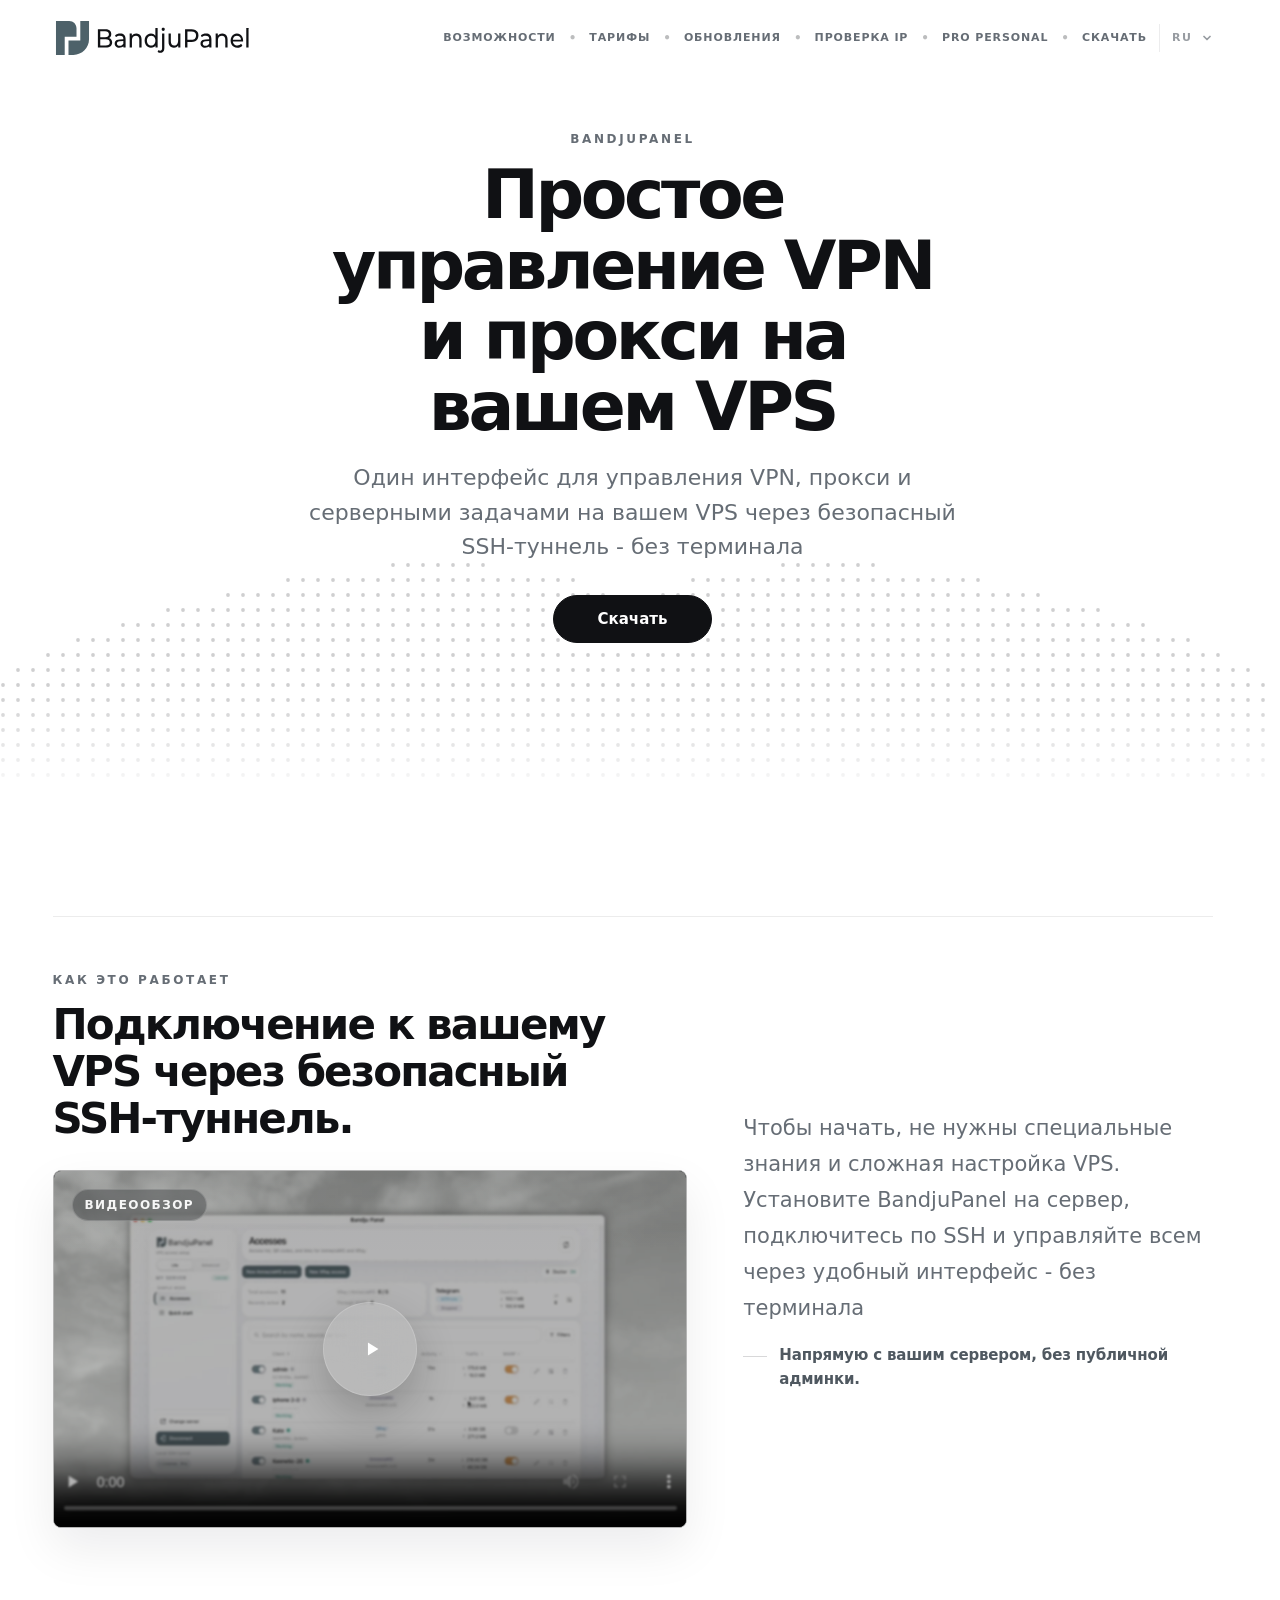
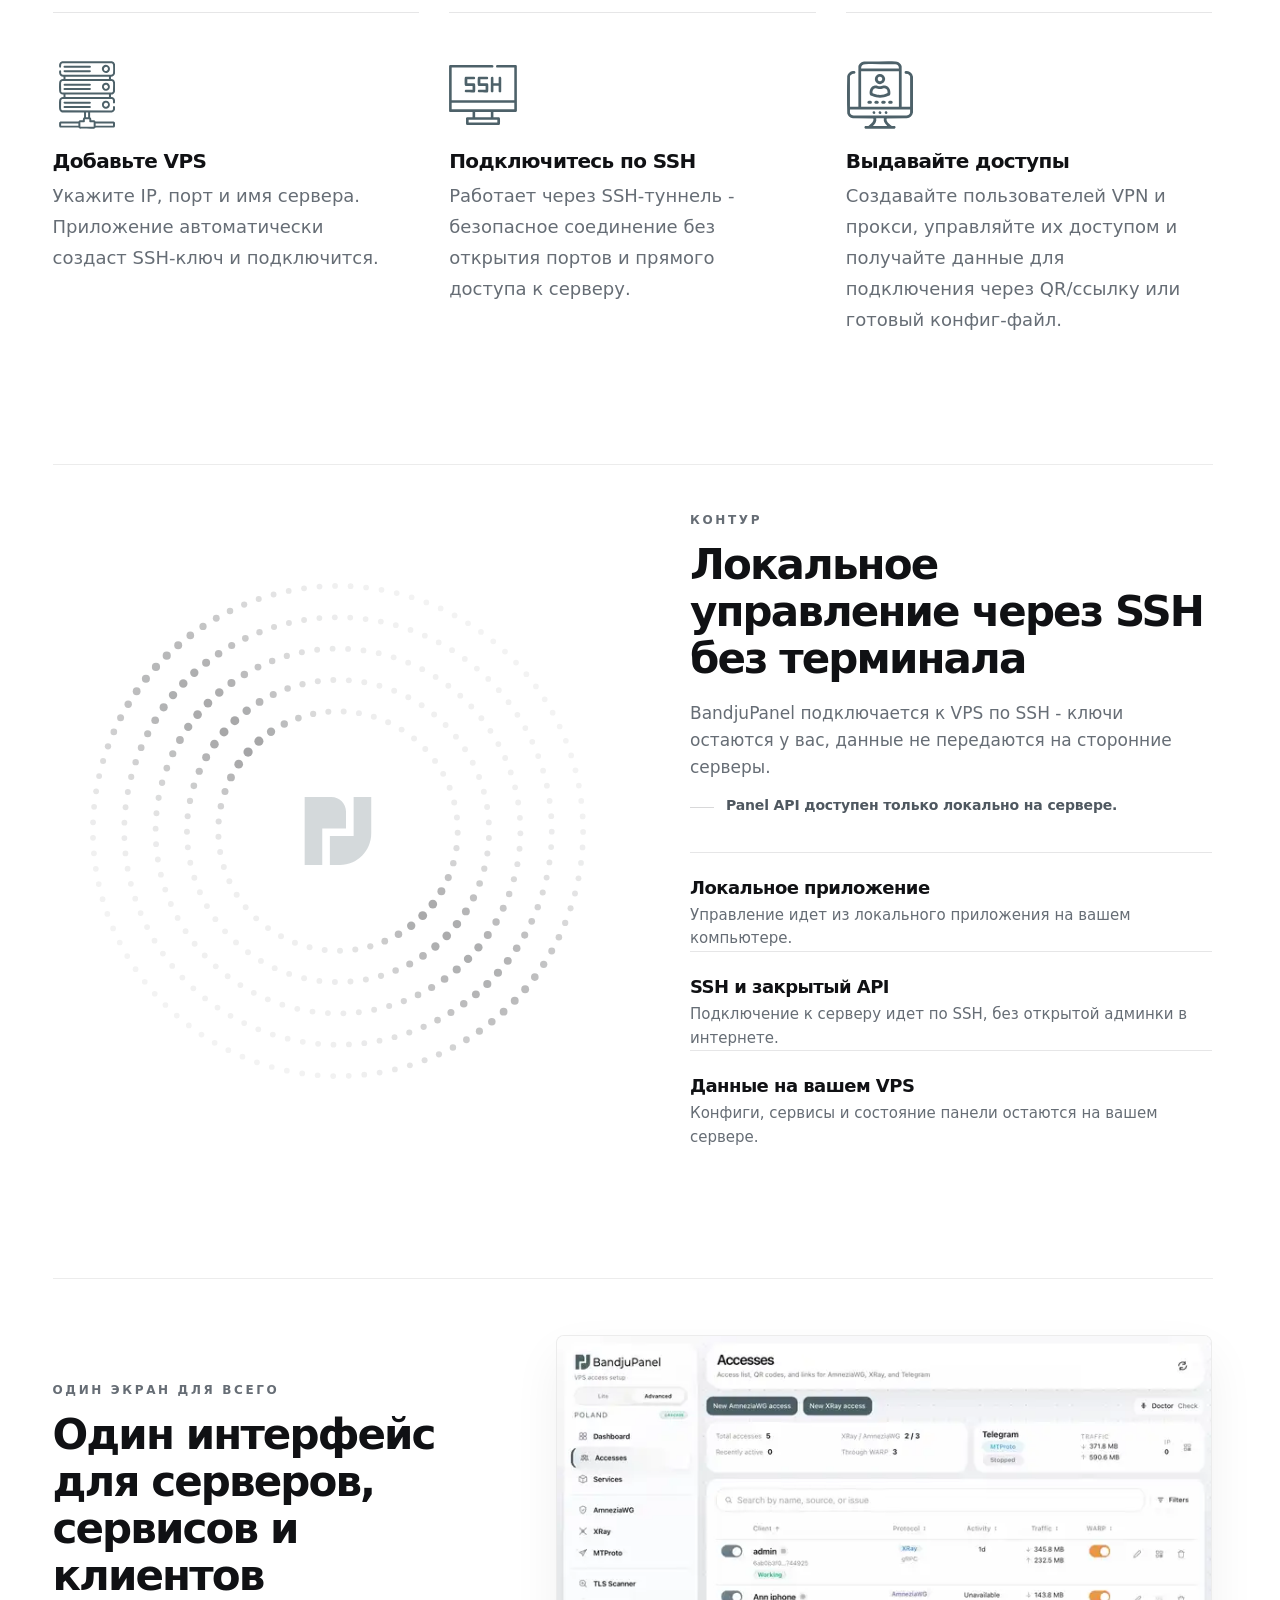
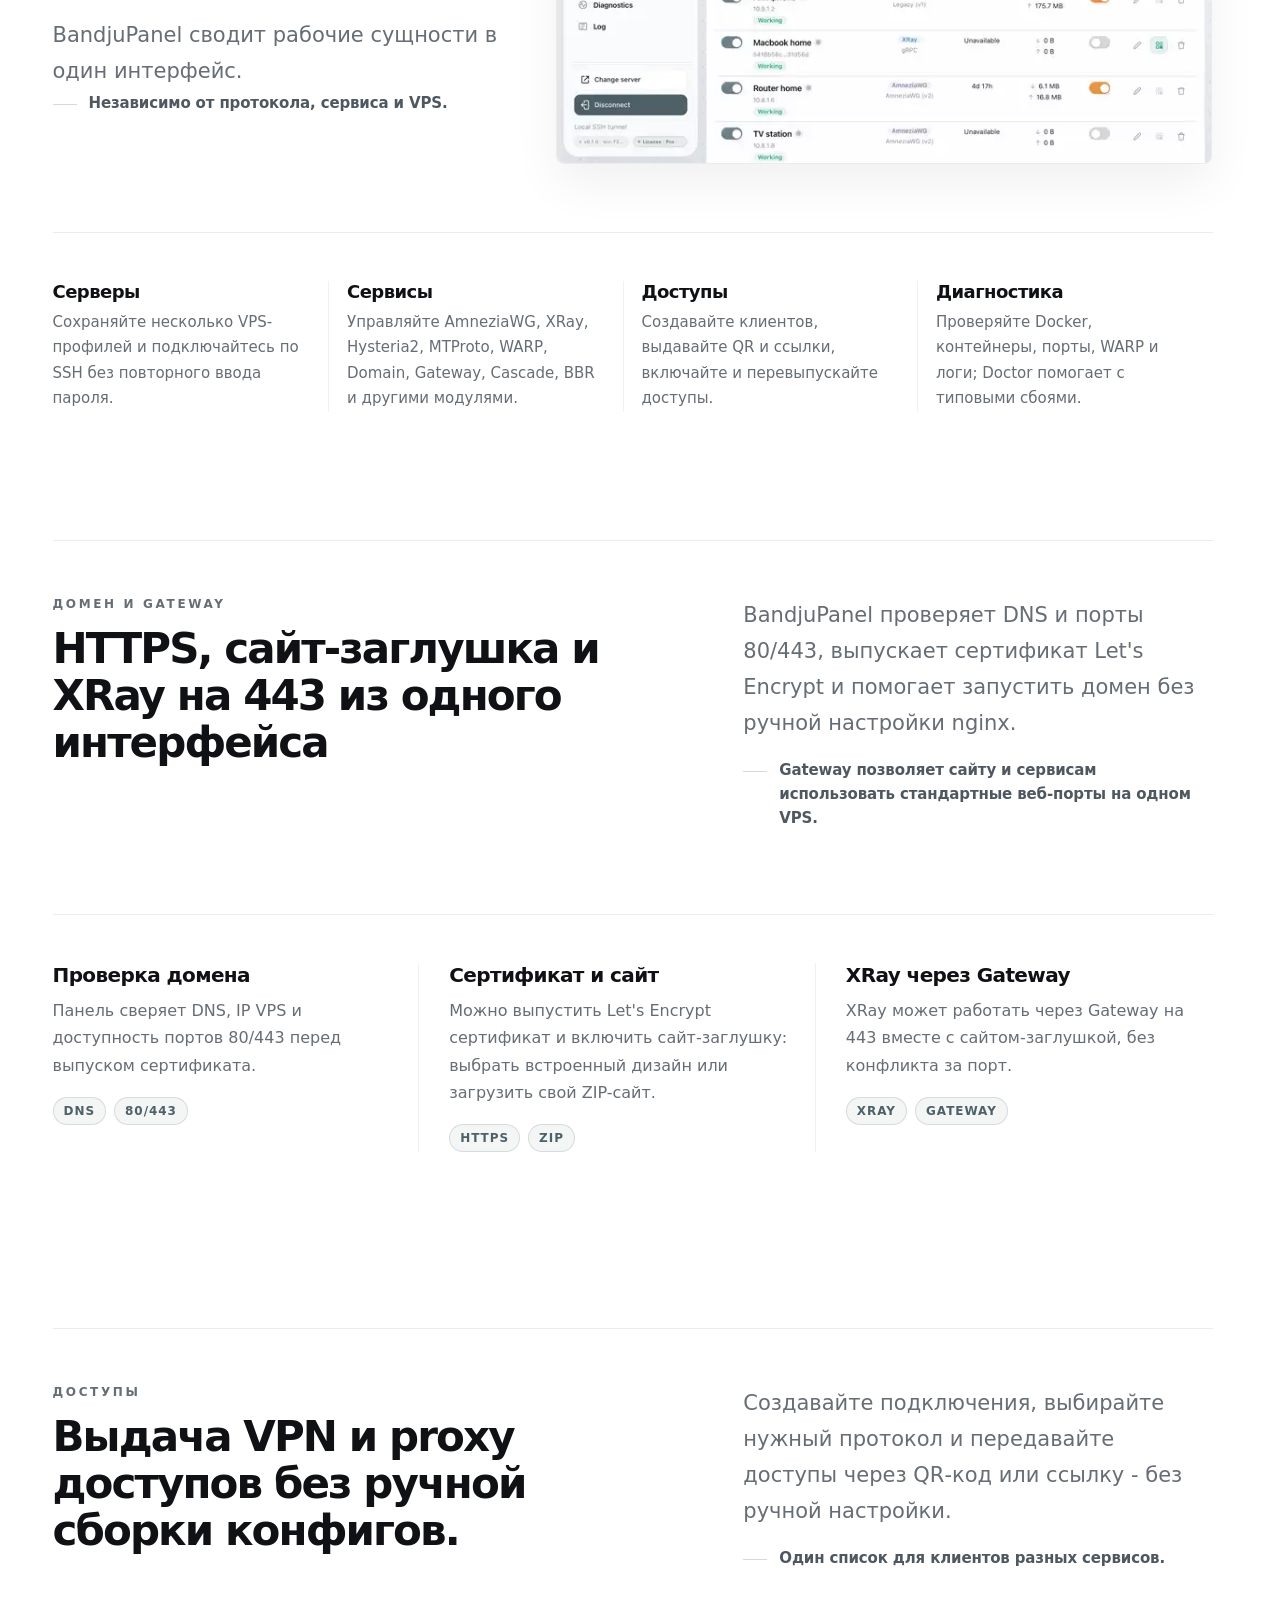
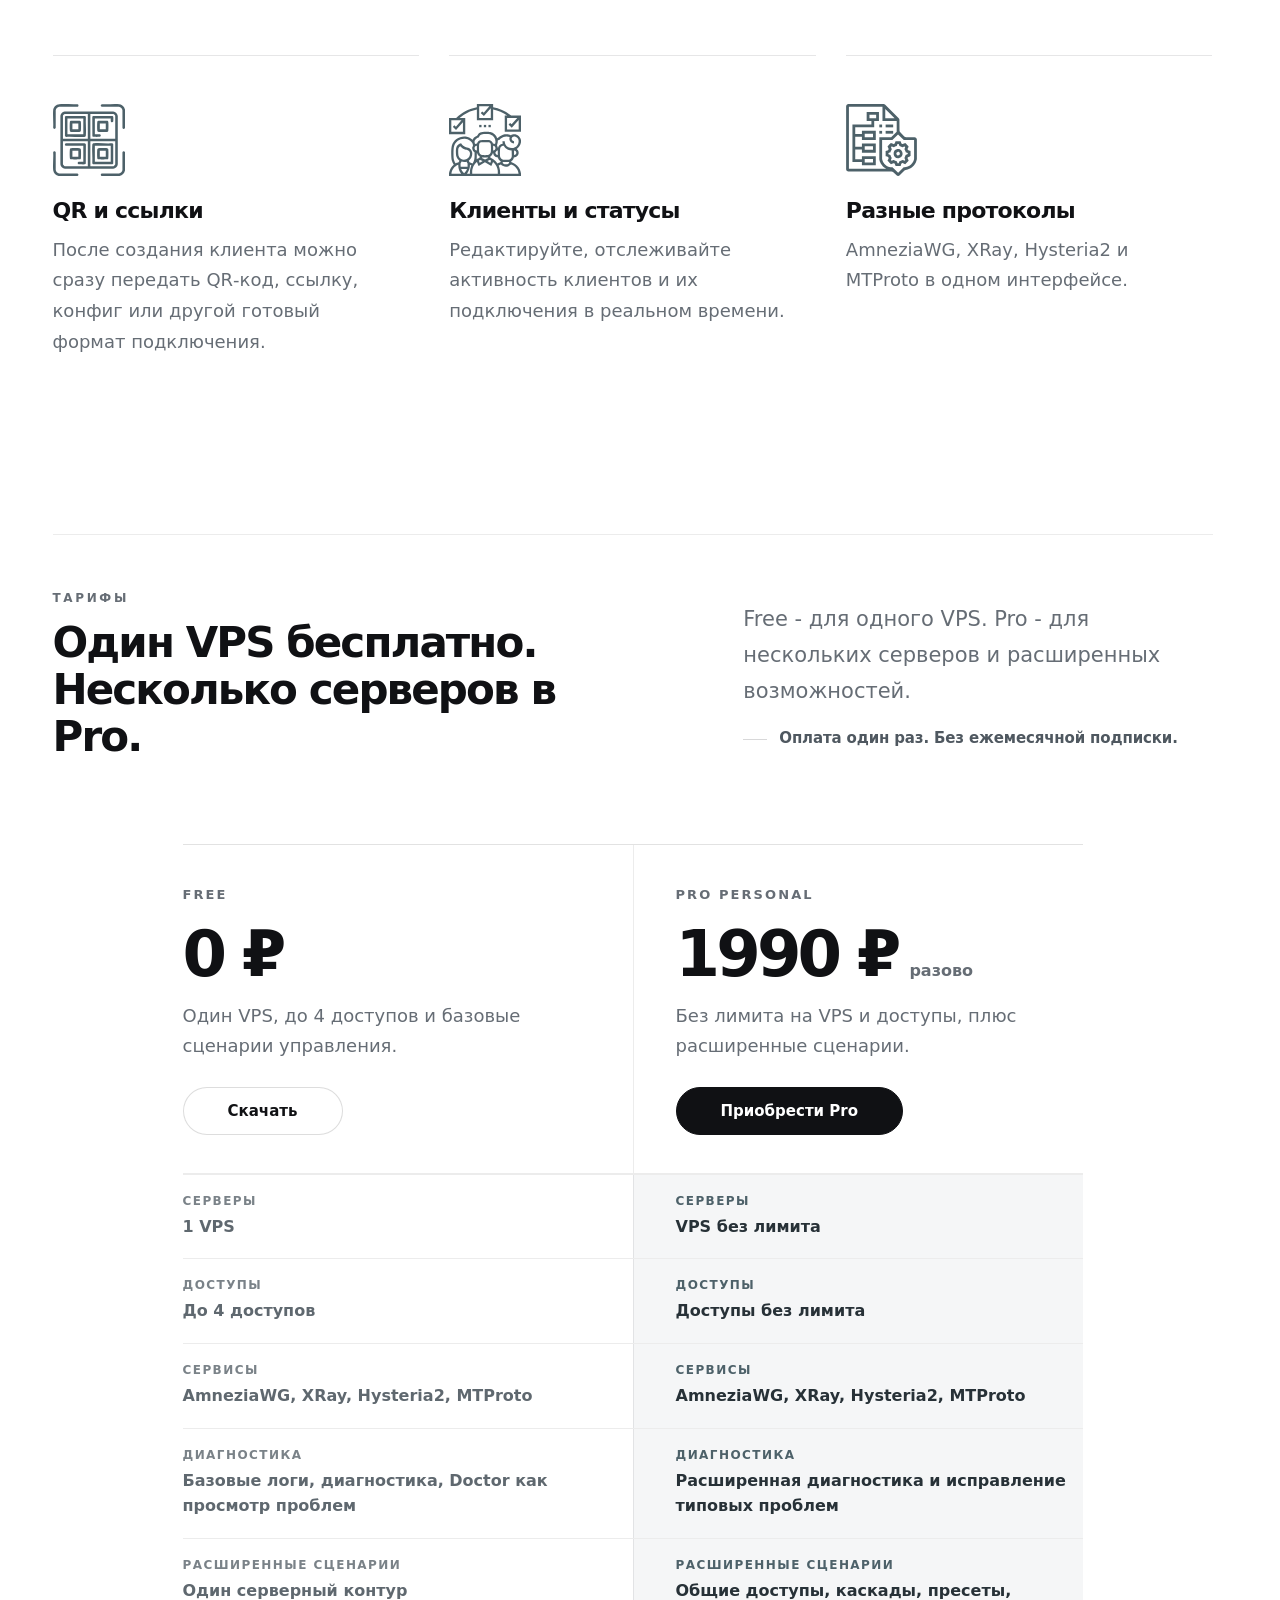
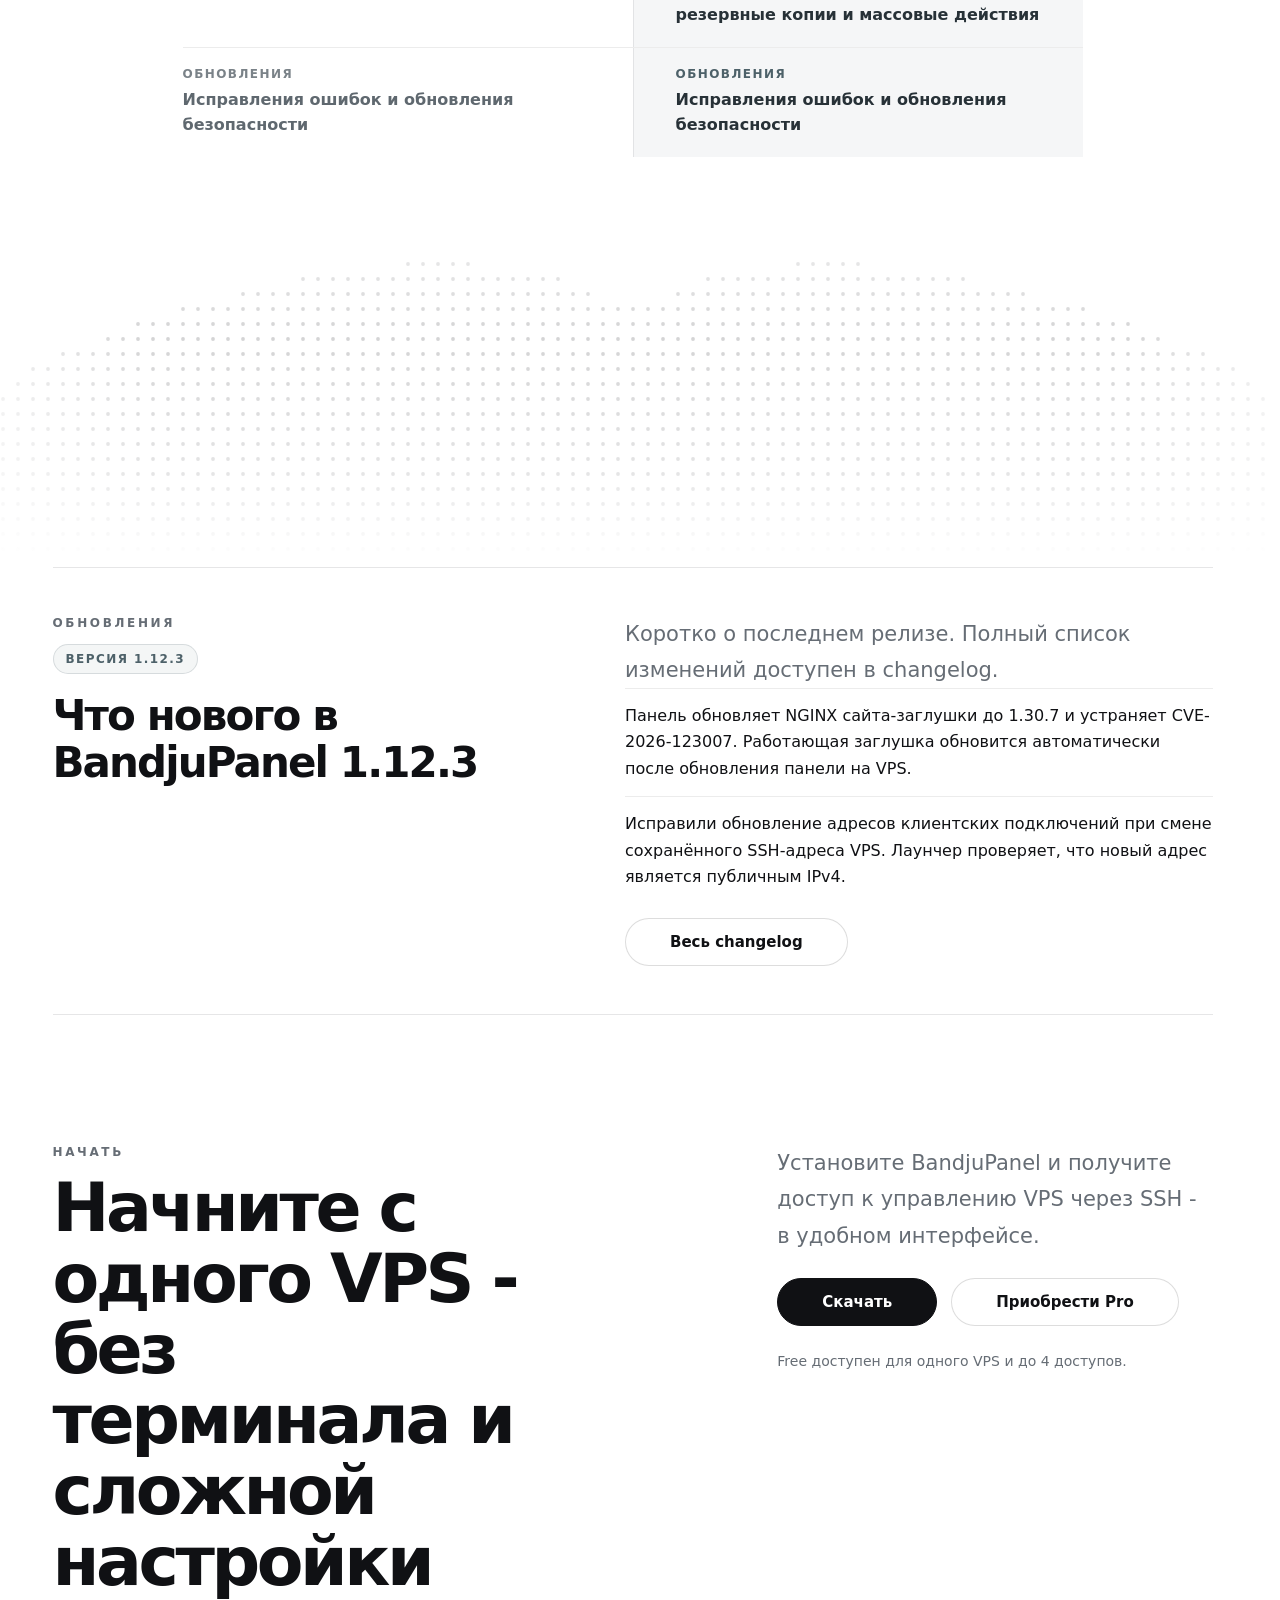
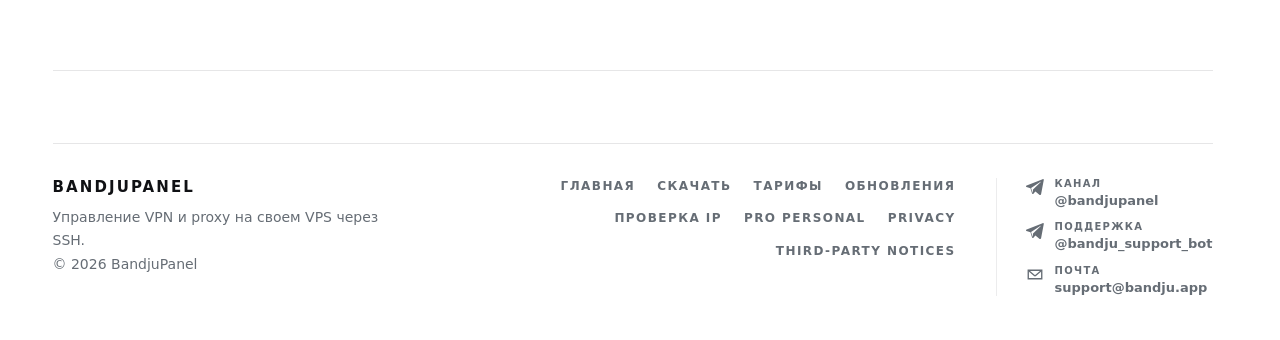
==== commit 3c62c5c2: "Initial site" ====
--- a/index.html
+++ b/index.html
@@ -415,16 +415,14 @@
       <div class="changelog-preview-panel">
         <div>
           <p class="section-kicker">Обновления</p>
-          <span class="changelog-preview-version">Версия 1.11.0</span>
-          <h2 class="section-title" id="changelog-title">Что нового в BandjuPanel 1.11.0</h2>
+          <span class="changelog-preview-version">Версия 1.12.3</span>
+          <h2 class="section-title" id="changelog-title">Что нового в BandjuPanel 1.12.3</h2>
         </div>
         <div>
           <p class="section-lead">Коротко о последнем релизе. Полный список изменений доступен в changelog.</p>
           <ul class="changelog-preview-list">
-            <li>Теперь можно выбирать, как обрабатывать трафик для отдельных доменов, IPv4-адресов и подсетей — отправлять через Cascade, направлять напрямую или блокировать. Правила проверяются сверху вниз, и применяется первое совпадение. Для остального трафика задаётся маршрут по умолчанию. Например, выбранные сайты можно открывать через Cascade, а остальной трафик направлять напрямую.</li>
-            <li>Списки можно составлять вручную, подключать по ссылке с автоматическим обновлением или выбирать из готового каталога. Применение правил можно временно отключить и снова включить. Списки, правила и их порядок сохраняются.</li>
-            <li>Смена ролей и восстановление Cascade. Старый маршрут продолжает работать, пока выполняется операция в «Доступах». Если SSH к выходу оборвётся после переключения, лаунчер завершит операцию после восстановления связи. При возврате VPS в роль входа его правила сохраняются. Исправлена очистка сетевых правил после удаления остановленного Cascade.</li>
-            <li>Адрес для клиентских подключений. Для каждого VPS можно задать IPv4, который будет подставляться в новые ссылки и конфигурации.</li>
+            <li>Панель обновляет NGINX сайта-заглушки до 1.30.7 и устраняет CVE-2026-123007. Работающая заглушка обновится автоматически после обновления панели на VPS.</li>
+            <li>Исправили обновление адресов клиентских подключений при смене сохранённого SSH-адреса VPS. Лаунчер проверяет, что новый адрес является публичным IPv4.</li>
           </ul>
           <div class="changelog-preview-actions">
             <a class="button button-subtle" href="/changelog/">Весь changelog</a>
